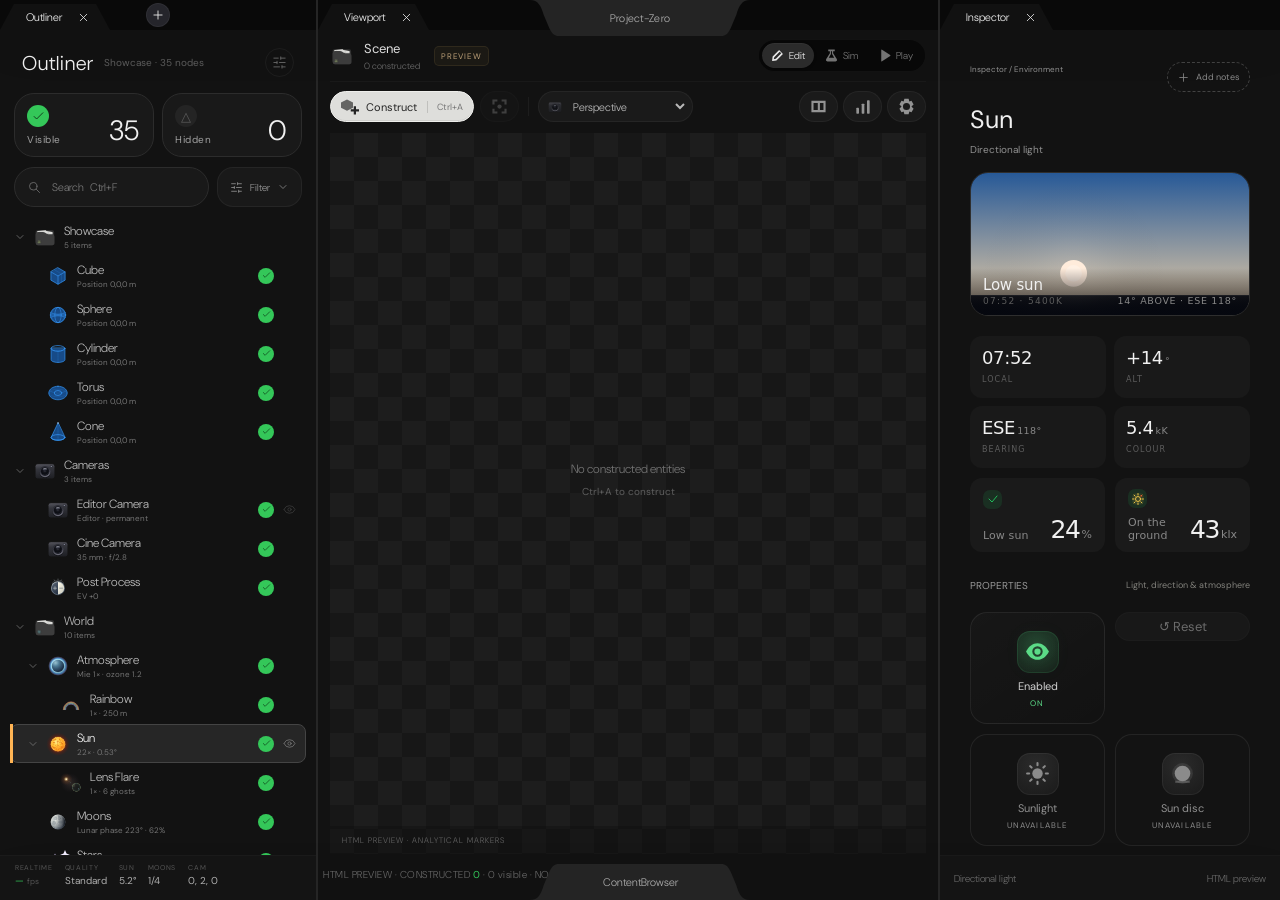
==== Experimental/ProjectZeroEditor/index.html @ 914a166b "Import Frontier and Project Zero editor previews Co-authored-by: arena-agent <297053741+arena-agent@" ====
<!doctype html>
<html lang="en"><head><meta charset="utf-8"><meta name="viewport" content="width=device-width,initial-scale=1"><meta name="description" content="Project Zero native editor UI translated to HTML. Native icons and fonts; browser-local controls, no engine connection."><title>Project-Zero — Editor</title><style>@font-face{font-family:'DM Sans';font-style:normal;font-weight:300;font-display:swap;src:url([data-uri]) format('truetype')}
@font-face{font-family:'DM Sans';font-style:normal;font-weight:400;font-display:swap;src:url([data-uri]) format('truetype')}
.environment-live .property-card,.environment-live .generic-card{background:#202020!important;border:1px solid #ffffff08;border-radius:25px;box-shadow:0 10px 26px #00000012}.environment-live .property-card>h3{font-size:14px;letter-spacing:0;font-weight:300;color:#d1d1ce}.environment-live .metric{font-weight:300;letter-spacing:-2px}.environment-live .metric-fraction{color:#696b69}.environment-live .metric small{color:#92938f}.live-plot{margin:20px 0 12px;min-width:0}.live-plot>svg{display:block;width:100%;height:auto;min-height:130px;touch-action:none;cursor:crosshair;overflow:visible}.live-plot svg text,.atmosphere-map text{font-family:inherit;font-size:11px;fill:#8e918b}.live-plot-value{display:flex;justify-content:space-between;gap:10px;align-items:baseline;flex-wrap:wrap}.live-plot-value>span:first-child{font-size:19px;font-variant-numeric:tabular-nums;font-weight:300}.live-plot-value small{font-size:10px;color:#8a8c86}.live-plot-value output{display:block;font-size:11px;margin-bottom:5px}.environment-live .graph-note,.atmosphere-lab-window .graph-note{font-size:10px;line-height:1.6;color:#888d87;margin:10px 0}.graph-status{display:flex;align-items:center;gap:7px;font-size:8px;letter-spacing:1px;color:#a7b9a4;margin:16px 0}.graph-metric{font-size:40px;font-weight:300;letter-spacing:-1.5px;color:#dadbd4;line-height:1.1}.graph-metric small{font-size:15px;margin-left:8px;color:#8f948a}.graph-probes{display:grid;grid-template-columns:1fr;gap:10px}.graph-probes label{min-width:0;font-size:10px;color:#9ea394}.graph-probes input{width:100%;min-width:0;display:block;margin-top:7px;background:#171918;border:1px solid #ffffff0d;border-radius:9px;padding:9px;color:#d6dbce}.property-graph{border-top:1px solid #ffffff0b;margin-top:20px;padding-top:12px}.graph-disclosure{display:flex;justify-content:space-between;width:100%;border:0!important;background:none!important;padding:4px 0!important;color:#a5aca0!important;font-size:10px!important}.parameter-plot{width:100%;height:auto;touch-action:none;display:block}.parameter-plot text{font-family:inherit;font-size:9px;fill:#91998b}.parameter-plot [role=slider]{cursor:ns-resize}.parameter-readout{font-size:12px;color:#c7cebf;margin:8px 0}.parameter-plot [role=slider]:focus-visible,.live-plot svg:focus-visible,.atmosphere-map [role=button]:focus-visible{outline:1px solid #dac6a1;outline-offset:3px}.atmosphere-atlas .graph-metric{font-size:26px;letter-spacing:-.7px;margin-top:20px}.atmosphere-atlas>h3{display:flex;justify-content:space-between;gap:8px;align-items:center}.atmosphere-atlas h3 small{font-size:8px;color:#89917f}.atmosphere-map{width:100%;height:auto;min-height:190px;touch-action:none;display:block;margin-top:18px}.atmosphere-map [role=button]{cursor:pointer}.atlas-presets{display:grid;grid-template-columns:1fr 1fr;gap:5px;margin-top:14px}.atlas-presets button{display:flex;gap:7px;align-items:center;text-align:left;font:inherit;font-size:10px;background:#272925;color:#bfc7b7;border:1px solid transparent;border-radius:9px;padding:10px 8px;min-width:0}.atlas-presets button[aria-pressed=true]{border-color:#a8b19466;background:#33392c}.atlas-presets i{width:7px;height:7px;border-radius:50%;flex:none}.atlas-hover{font-size:11px!important;min-height:20px}.atmosphere-space>header{display:flex;align-items:center;justify-content:space-between;margin-bottom:20px}.atmosphere-space h3{margin:0!important;font-size:15px;font-weight:300}.atmosphere-space canvas{display:block;width:100%;height:auto;aspect-ratio:14/9;image-rendering:auto;border-radius:16px;touch-action:none;cursor:grab;background:#030507;border:1px solid #ffffff0b}.space-controls{display:grid;gap:16px;margin:20px 0}.space-controls label{font-size:11px;color:#a6b09e}.space-controls output{float:right;color:#d2d6c9}.space-controls input{width:100%;display:block;margin-top:10px;accent-color:#bac4a8}.atmosphere-lab-backdrop{position:fixed;inset:0;z-index:2800;background:#000b;-webkit-backdrop-filter:blur(8px);backdrop-filter:blur(8px);padding:24px;display:flex;align-items:center;justify-content:center}.atmosphere-lab-window{background:#141613;border:1px solid #ffffff18;border-radius:24px;width:min(1450px,100%);max-height:100%;display:flex;flex-direction:column;overflow:hidden;color:#d7dbd0;font-family:DM Sans,sans-serif}.atmosphere-lab-window>header{display:flex;justify-content:space-between;align-items:center;padding:22px 28px;border-bottom:1px solid #ffffff0d}.atmosphere-lab-window header small{color:#909d83;font-size:9px;letter-spacing:1px}.atmosphere-lab-window h1{font-weight:300;font-size:28px;margin:5px 0 0}.atmosphere-lab-window button{cursor:pointer;background:#282d23;border:1px solid #ffffff12;color:#d4dec8;border-radius:9px;padding:9px 13px;font-family:inherit}.atmosphere-lab-body{overflow:auto;min-height:0;display:grid;grid-template-columns:1fr 1.2fr;gap:22px;padding:24px}.atmosphere-lab-body .property-card{background:#20221d;padding:24px;min-width:0;border:1px solid #ffffff08;border-radius:20px}.atmosphere-lab-body .atlas-presets{grid-template-columns:repeat(3,minmax(0,1fr))}.atmosphere-lab-body .atmosphere-map{min-height:260px}.atmosphere-lab-window p{font-size:12px;line-height:1.6;color:#959f8b}.atmosphere-lab-cards{margin-top:22px}@media(max-width:850px){.atmosphere-lab-body{grid-template-columns:1fr;padding:14px}.atmosphere-lab-backdrop{padding:10px}.atmosphere-lab-body .atlas-presets{grid-template-columns:1fr 1fr}}.graph-fraction{color:#737670}@media(max-height:850px)and (min-width:901px){.atmosphere-lab-window>header{padding:14px 24px}.atmosphere-lab-window .atmosphere-map{min-height:190px;max-height:210px;margin-top:10px}.atmosphere-lab-window .atmosphere-space canvas{max-height:250px;object-fit:contain}.atmosphere-lab-window .graph-metric{margin:12px 0;font-size:24px}.atmosphere-lab-window .space-controls{gap:10px;margin:12px 0}.atmosphere-lab-window .atlas-presets button{padding:8px}}.cloud-bounds-plot{width:100%;height:auto;touch-action:none}.cloud-bounds-plot [role=slider]{cursor:move}.cloud-bounds-plot text{font:14px DM Sans,sans-serif;fill:#b7c6ce}.cloud-bounds-data{font-size:10px;color:#aab5b8}.cloud-bounds-data>div{display:flex;justify-content:space-between;gap:12px;padding:8px 0;border-top:1px solid #ffffff0a}.cloud-bounds-data output{text-align:right}.fog-visibility-heading .graph-metric small{margin-left:7px}.fog-visibility-sample{display:flex;justify-content:space-between;gap:12px;margin:18px 0 2px;color:#929292;font-size:9px}.fog-visibility-sample strong{color:#d8cbb0;font-weight:500}.height-density-visual{display:grid;gap:12px;min-width:0}.height-density-status,.height-density-readings{display:flex;align-items:center;justify-content:space-between;gap:12px}.height-density-status{color:#8f9691;font-size:8px;letter-spacing:.9px;text-transform:uppercase}.height-density-status span{display:flex;align-items:center;gap:7px}.height-density-status i{width:6px;height:6px;border-radius:50%;background:#51d487;box-shadow:0 0 9px #51d48766}.height-density-visual[data-enabled=false] .height-density-status i{background:#d37171;box-shadow:0 0 9px #d3717166}.height-density-status strong{color:#c9ccc7;font-weight:500;letter-spacing:0;text-transform:none}.height-density-visual>svg{display:block;width:100%;height:220px;overflow:hidden;border:1px solid #ffffff0b;border-radius:12px;background:#191919}.height-density-visual svg text{fill:#969d99;font:8px sans-serif;letter-spacing:.25px}.height-density-readings{align-items:stretch}.height-density-readings span{display:grid;flex:1;gap:5px;min-width:0;padding:10px 11px;border-radius:10px;background:#181918}.height-density-readings small{color:#787e79;font-size:8px;text-transform:uppercase}.height-density-readings b{color:#d7dad5;font-size:13px;font-weight:400}.height-density-visual>p{margin:0;color:#777d78;font-size:9px;line-height:1.55}.height-density-metric{display:flex;align-items:baseline;gap:8px}.height-density-metric strong{color:#e2e4df;font-size:30px;font-weight:300;letter-spacing:-1.2px}.height-density-metric span{color:#777d78;font-size:10px}.height-density-visual>svg{cursor:crosshair;touch-action:none}.height-density-visual>svg:focus-visible{outline:1px solid #d8cbb0;outline-offset:3px}.fog-shared-beam{margin-top:18px;padding:13px 12px 8px;border-top:1px solid #ffffff12;border-radius:12px;background:#191919;overflow:hidden}.fog-shared-beam header{display:flex;align-items:center;justify-content:space-between;color:#777d78;font-size:8px;letter-spacing:1px;text-transform:uppercase}.fog-shared-beam header strong{color:#cfd3ce;font-size:8px;font-weight:500}.fog-shared-beam[data-enabled=false] header strong{color:#d79a8f}.fog-shared-beam>small{display:block;margin-top:3px;color:#666d68;font-size:8px}.fog-shared-beam svg{display:block;width:100%;height:102px;margin-top:4px}.fog-shared-beam svg text{fill:#939a95;font:8px sans-serif;letter-spacing:.2px}.fog-shape-card{min-height:0!important;height:auto!important}.fog-shape-choice,.fog-custom>label{display:flex;flex-direction:column;gap:10px;font-size:12px;color:#aab8b9}.fog-shape-choice select{width:100%;margin-bottom:18px}.fog-shape-preview{width:100%;height:auto;display:block;border:1px solid #ffffff12;border-radius:15px;margin:12px 0 20px}.fog-dimensions{display:grid;grid-template-columns:repeat(2,minmax(0,1fr));gap:12px;margin-bottom:24px}.fog-dimensions label{font-size:11px;color:#9eafb2;min-width:0}.fog-dimensions input{display:block;width:100%;min-width:0;margin-top:8px;padding:10px;border-radius:9px;border:1px solid #ffffff0c;background:#111516;color:#d0dfe1}.fog-shape-card p{font-size:11px;line-height:1.65;color:#84979b}.fog-custom textarea{width:100%;resize:vertical;min-height:120px;background:#111516;color:#bdcfd3;padding:12px;border:1px solid #ffffff15;border-radius:10px}.fog-custom button{margin:12px 0}.fog-custom [role=alert]{color:#dd968c}.fog-derived-bounds{margin-top:24px;padding-top:20px;border-top:1px solid #ffffff10}.fog-derived-bounds h4{font-size:11px;font-weight:400;color:#a0b4b8}.fog-derived-bounds table{width:100%;table-layout:fixed;font-size:10px;border-collapse:collapse}.fog-derived-bounds th,.fog-derived-bounds td{padding:9px 3px;text-align:right;overflow-wrap:anywhere;font-weight:400}.fog-derived-bounds th:first-child{text-align:left;color:#84969b}.fog-derived-bounds td{font-variant-numeric:tabular-nums;color:#c4d9df}.editor-camera-note{border:1px solid #a6bfc72b;background:#819ca70c;border-radius:14px;padding:14px;margin-bottom:18px;font-size:12px;color:#a4bdc7;line-height:1.65}.wind-inspector{min-height:0!important}.wind-section-head{display:flex;align-items:center;justify-content:space-between;gap:12px;margin:12px 0}.wind-section-head h2,.wind-section-head h3{margin:0!important;font-size:16px!important;font-weight:400}.wind-section-head>span,.wind-section-head>small{font-size:10px;color:#89958f}.wind-section-head>button{flex-shrink:0}.wind-visual{min-width:0}.wind-visual canvas{display:block;width:100%;height:280px;border:1px solid #ffffff12;border-radius:14px}.wind-legend{display:flex;align-items:center;gap:10px;color:#92a99f;font-size:10px;margin:12px 0 6px}.wind-legend i{height:4px;flex:1;background:linear-gradient(90deg,#306e7c,#58a56e,#d3b565);border-radius:8px}.wind-visual>small{font-size:10px;color:#83948e;display:block}.wind-component-summary{margin:18px 0;display:grid;gap:6px}.wind-component-summary>button{display:flex;justify-content:flex-start;gap:10px;padding:12px;width:100%;text-align:left}.wind-component-summary span{flex:1}.wind-component-summary small{font-size:10px;color:#8d9d95}.wind-wide-button{width:100%;padding:12px!important}.wind-binding select{display:block;width:100%;margin:10px 0 18px}.wind-binding canvas{height:180px}.entity-capabilities .tiles{display:grid;grid-template-columns:repeat(3,minmax(0,1fr));gap:8px}.entity-capabilities .quick-tile{min-width:0;padding:14px 4px;height:126px}.entity-capabilities .quick-label{font-size:12px}.entity-capabilities .quick-status{font-size:8px}.entity-capabilities p{font-size:11px;line-height:1.6;color:#81877f}.wind-editor-backdrop{position:fixed;inset:0;z-index:2500;background:#000b;display:flex;padding:24px;align-items:center;justify-content:center;-webkit-backdrop-filter:blur(8px);backdrop-filter:blur(8px)}.wind-editor{width:min(1600px,100%);height:min(950px,100%);background:#111313;border:1px solid #ffffff20;border-radius:20px;display:flex;flex-direction:column;box-shadow:0 30px 120px #000a;overflow:hidden;color:#d3d9d4}.wind-editor button,.wind-editor input,.wind-editor select{font:inherit;font-size:12px}.wind-editor button{min-height:32px;padding:7px 12px;border:1px solid #ffffff10;border-radius:9px;background:#232725;color:#d7ded7}.wind-editor button:hover{background:#333b36}.wind-editor button:focus-visible,.wind-placement [role=button]:focus-visible{outline:2px solid #d3bf96;outline-offset:2px}.wind-editor input,.wind-editor select{min-width:0;color:#d7ded7;background:#0c100e;border:1px solid #ffffff18;border-radius:8px;padding:9px;width:100%}.wind-editor input:disabled{opacity:.3}.wind-editor label{display:flex;flex-direction:column;gap:8px;font-size:11px;color:#95a397}.wind-editor-header{display:flex;align-items:center;gap:12px;padding:22px 26px;border-bottom:1px solid #ffffff12;flex:none}.wind-editor-header h1{font-size:26px;font-weight:300;margin:5px 0 0}.wind-editor-header>div{margin-right:auto}.wind-editor-header>select{width:200px}.wind-editor-header .wind-close{font-size:22px;width:36px;padding:0}.wind-editor-body{display:grid;grid-template-columns:235px minmax(0,1fr);min-height:0;flex:1}.wind-component-list{padding:20px;border-right:1px solid #ffffff10;overflow:auto}.wind-name{margin-bottom:24px}.wind-add-buttons{display:grid;grid-template-columns:1fr 1fr;gap:6px;margin:14px 0 20px}.wind-add-buttons button{font-size:11px;padding:8px 4px}.wind-parts>div{display:flex;border:1px solid transparent;border-radius:10px;margin-bottom:7px;background:#1a1f1c;overflow:hidden}.wind-parts>div.selected{border-color:#bfa98266;background:#292a23}.wind-parts button{border:0;border-radius:0;background:transparent;display:flex;flex-direction:column;align-items:flex-start;gap:6px;text-align:left;flex:1;min-width:0}.wind-parts button>span{overflow-wrap:anywhere}.wind-parts small{color:#97a28f;font-size:9px}.wind-parts .wind-enable{flex:none;width:30px;padding:10px;align-items:center;justify-content:center}.wind-dimensions{margin-top:24px}.wind-dimensions h3{font-size:12px;font-weight:400}.wind-dimensions label{margin-top:12px}.wind-editor-main{overflow:auto;padding:22px;min-width:0}.wind-view-pair{display:grid;grid-template-columns:minmax(0,1fr) minmax(0,1fr);gap:22px}.wind-view-pair>section{min-width:0}.wind-view-pair .wind-section-head{height:32px;margin:0 0 14px}.wind-view-pair .wind-section-head>span{font-size:8px}.wind-placement{width:100%;height:330px;border:1px solid #ffffff14;border-radius:14px;touch-action:none;display:block;overflow:hidden}.wind-placement [role=button]{cursor:grab}.wind-view-pair canvas{height:330px}.wind-editor p{font-size:11px;color:#83958a;line-height:1.6}.wind-view-switches{display:flex;flex-wrap:wrap;gap:14px;margin-top:12px}.wind-view-switches label{display:flex;flex-direction:row;align-items:center;gap:6px}.wind-view-switches input{width:auto;accent-color:#a9c0ab}.wind-component-properties{padding:20px;margin-top:24px;background:#191e1a;border:1px solid #ffffff0c;border-radius:14px}.wind-component-properties .wind-section-head{margin:0 0 18px}.wind-property-grid{display:grid;grid-template-columns:repeat(4,minmax(0,1fr));gap:14px}.wind-editor>footer{display:flex;justify-content:space-between;gap:15px;flex:none;border-top:1px solid #ffffff12;padding:14px 24px;font-size:10px;color:#89988b}.wind-editor>footer span:first-child{display:flex;align-items:center;gap:8px}.wind-editor .eyebrow{font-size:9px;color:#85998a;letter-spacing:1.4px}@media(max-width:1150px){.wind-editor-backdrop{padding:10px}.wind-editor-body{grid-template-columns:200px minmax(0,1fr)}.wind-editor-main{padding:16px}.wind-view-pair{gap:14px}.wind-view-pair .wind-section-head>span{display:none}.wind-property-grid{grid-template-columns:repeat(3,minmax(0,1fr))}.wind-placement,.wind-view-pair canvas{height:265px}}@media(max-width:760px){.wind-editor-header{padding:12px;flex-wrap:wrap}.wind-editor-header h1{font-size:20px}.wind-editor-header>select{width:130px}.wind-editor-body{grid-template-columns:160px minmax(0,1fr)}.wind-component-list{padding:10px}.wind-view-pair{grid-template-columns:1fr}.wind-property-grid{grid-template-columns:repeat(2,minmax(0,1fr))}.wind-editor>footer{font-size:9px;padding:10px}.wind-editor>footer span:last-child{display:none}}.entity-capabilities .quick-tile .quick-icon-seat{border-radius:50%}.wind-binding>.wind-wide-button{margin-bottom:14px}.transform-card header,.material-section-title{display:flex;align-items:center;justify-content:space-between;gap:12px}.transform-card h3{font-size:14px;font-weight:300;margin:0;color:#ddd}.transform-card header>span{color:#777;font-size:8px;letter-spacing:1px}.transform-table{width:100%;table-layout:fixed;border-collapse:collapse;margin:18px 0 14px}.transform-table th,.transform-table td{padding:5px 2px;font-weight:300;text-align:left}.transform-table th:first-child{width:28%}.transform-table thead th{font-size:10px;color:#777;padding-bottom:10px;text-align:center}.transform-table thead th:first-child{font-size:8px;text-align:left}.transform-table tbody th{font-size:10px;color:#ccc}.transform-table th small{display:block;font-size:8px;color:#707070;margin-top:3px}.transform-table thead .axis-X{color:#cf9a93}.transform-table thead .axis-Y{color:#9ec3a6}.transform-table thead .axis-Z{color:#91aace}.transform-table input{width:100%;min-width:0;height:29px;border-radius:7px;background:#151515;border:1px solid #ffffff09;font-size:11px;padding:4px;text-align:center;font-variant-numeric:tabular-nums;cursor:ew-resize}.transform-table input:focus{cursor:text;outline:1px solid #b9a68b}.transform-table input::-webkit-inner-spin-button{appearance:none}.transform-resets{display:flex;gap:4px}.transform-resets button{flex:1;padding:4px;font-size:9px;min-width:0}.transform-card>p{font-size:9px;line-height:1.7;color:#757575;margin-bottom:0}.material-panel{--material-accent: #c9b49a;color:#c9c9c9;container-type:inline-size}.material-panel button,.material-panel input,.material-panel select,.material-panel textarea{font-family:inherit}.material-panel button:focus-visible,.material-panel input:focus-visible,.material-panel select:focus-visible,.shader-window button:focus-visible{outline:1px solid var(--material-accent, #c9b49a);outline-offset:3px}.material-heading{display:flex;align-items:flex-start;gap:12px;justify-content:space-between}.material-eyebrow{font-size:8px;letter-spacing:1.15px;color:#7f7f7f}.material-heading h2{font-size:27px;letter-spacing:-.7px;font-weight:300;margin:9px 0;color:#eee}.material-heading p{font-size:10px;line-height:1.6;color:#747474;overflow-wrap:anywhere;margin:0}.material-heading p b{font-weight:300;color:#c8b59d}.material-expand{width:32px;height:32px;padding:0;border:1px solid #ffffff12;font-size:21px;border-radius:50%;flex:none}.material-properties{display:flex;gap:12px;margin:20px 0 0}.material-properties label{display:flex;flex-direction:column;gap:7px;font-size:9px;color:#777;min-width:0;flex:1}.material-properties label:first-child{flex:1.5}.material-properties input,.material-properties select{width:100%;min-width:0;background:#181818;height:34px;border-radius:18px;padding:0 12px;border:1px solid #ffffff0d;color:#ccc;font-size:11px}.material-type-note{font-size:9px;color:#757575;line-height:1.6;margin:9px 0 18px}.material-stats{display:grid;grid-template-columns:1fr 1fr;gap:8px;margin:0 0 22px}.material-stats>div{display:flex;justify-content:space-between;align-items:center;padding:15px 18px;border:1px solid #ffffff06;border-radius:19px;background:linear-gradient(125deg,#242424,#1d1d1d)}.material-stats span{color:#acacac;font-size:11px;display:flex;gap:9px;align-items:center}.material-stats strong{color:#eee;font-size:29px;font-weight:300;padding-left:10px}.material-dot{width:8px;height:8px;background:#77c96c;border-radius:50%;display:inline-block;box-shadow:0 0 13px #70d36625;flex:none}.material-dot.linked{background:#c9a074;box-shadow:none}.material-workbench{display:grid;grid-template-columns:minmax(205px,.85fr) minmax(280px,1.2fr) minmax(230px,1fr);gap:12px;align-items:start}.channel-library,.channel-editor,.shaderball-panel{background:linear-gradient(130deg,#252525,#1d1d1d);border:1px solid #ffffff09;border-radius:23px;padding:20px;min-width:0}.material-section-title{align-items:flex-start}.material-section-title h3,.fill-editor h3,.gradient-editor h3,.code-editor h3{margin:0 0 14px;color:#d5d5d5;font-size:13px;font-weight:300}.material-section-title>small{font-size:8px;letter-spacing:1px;color:#727272;padding-top:3px}.channel-search{width:100%;height:31px;border-radius:20px;font-size:10px;padding:0 12px;border:1px solid #ffffff0e;background:#181818;margin:0 0 12px}.channel-list{display:flex;flex-direction:column;gap:4px}.channel-list>button{display:flex;align-items:center;width:100%;min-height:52px;gap:9px;border-radius:12px;padding:8px;background:transparent;border:1px solid transparent;text-align:left;color:#bbb}.channel-list>button:hover{background:#ffffff06}.channel-list>button.active{background:#ffffff09;border-color:#c7b29744}.channel-swatch{display:grid;place-items:center;width:25px;height:25px;border-radius:7px;background:#ffffff08;border:1px solid #ffffff12;color:#999;font-size:16px;flex:none}.channel-name{font-size:10px;line-height:1.4;flex:1;min-width:0}.channel-name small,.channel-value small{display:block;color:#747474;font-size:8px;margin-top:4px}.channel-value{font-size:9px;text-align:right;color:#bfb7ab;max-width:75px;overflow-wrap:anywhere}.channel-value .unresolved{color:#c89e72}.channel-editor h2{font-size:25px;font-weight:300;letter-spacing:-.6px;margin:10px 0 22px;color:#eee}.source-indicator{color:#a1ab98;border:1px solid #ffffff0d;border-radius:20px;padding:5px 8px;font-size:8px;white-space:nowrap}.source-indicator.code{color:#d2a67a}.source-tabs{display:flex;padding:4px;border:1px solid #ffffff08;background:#171717;border-radius:20px;gap:2px}.source-tabs button{flex:1;padding:7px 3px;min-width:0;border:0;border-radius:15px;background:transparent;font-size:10px;white-space:nowrap;color:#888}.source-tabs button[aria-pressed=true]{background:#353535;color:#eee;box-shadow:0 1px 5px #0003}.source-explanation,.channel-editor p,.shaderball-panel p{font-size:9px;line-height:1.7;color:gray;margin:12px 0 20px}.fill-editor{margin-top:25px}.large-colour{height:115px;border-radius:16px;box-shadow:inset 0 0 0 1px #ffffff15;margin-bottom:16px}.colour-input{display:flex;align-items:center;gap:8px;padding:8px;border:1px solid #ffffff0e;border-radius:14px;background:#171717}.colour-input input[type=color]{width:31px;height:29px;min-width:31px;border:0;padding:0;background:none}.colour-input input:not([type=color]){width:100%;min-width:0;border:0;background:none;padding:4px;font-size:12px;text-transform:uppercase}.colour-input>span{font-size:8px;color:#666;padding-right:5px}.material-number{display:flex;align-items:center;gap:6px;background:#181818;border-radius:17px;padding:7px}.material-number input[type=number]{width:65px;height:28px;border:0;border-radius:15px;background:#090909;text-align:center;font-size:12px;padding:3px}.material-number>span{color:#686868;font-size:8px}.material-number input[type=range]{width:100%;min-width:0;flex:1;accent-color:#d8d6d1}.gradient-editor{margin-top:25px}.gradient-editor .material-section-title{align-items:center}.gradient-editor select{font-size:9px;height:28px;max-width:110px;padding:4px;background:#171717;border-radius:15px}.gradient-track{position:relative;height:60px;border-radius:13px;margin:20px 7px 0;box-shadow:inset 0 0 0 1px #ffffff19;touch-action:none}.gradient-track button{position:absolute;bottom:-9px;width:19px;min-height:24px;height:24px;border:1px solid #777;background:#1c1c1c;color:#bbb;padding:0;border-radius:5px;transform:translate(-50%);touch-action:none;cursor:ew-resize}.gradient-track button.selected{border-color:#e5d9c8;color:#eee;background:#45403a}.gradient-scale{display:flex;justify-content:space-between;font-size:8px;color:#777;margin:17px 0 23px}.stop-editor{display:flex;flex-direction:column;gap:12px}.stop-editor>label{display:flex;align-items:center;gap:8px;color:#999;font-size:10px}.stop-editor>label input{margin-left:auto;width:65px;height:28px;text-align:center;font-size:11px}.gradient-actions{display:flex;gap:6px;margin:18px 0 0;align-items:center}.gradient-actions button{padding:6px 8px;font-size:9px}.gradient-actions>span{margin-left:auto;color:#777;font-size:8px}.texture-drop{border:1px dashed #ffffff20;border-radius:17px;padding:16px;background:repeating-conic-gradient(#212121 0% 25%,#252525 0% 50%) 0 0/20px 20px;text-align:center}.texture-drop img{max-width:100%;height:125px;object-fit:contain;margin-bottom:14px}.texture-empty{display:flex;flex-direction:column;padding:15px;gap:10px;color:#777;font-size:30px}.texture-empty small{font-size:10px}.texture-upload{position:relative;display:block;overflow:hidden;font-size:10px;padding:10px;border-radius:16px;background:#343434;color:#ddd;cursor:pointer}.texture-upload input{position:absolute;inset:0;width:100%;height:100%;opacity:0;cursor:pointer}.texture-upload:focus-within{outline:1px solid #c9b49a}.texture-file{display:flex;align-items:center;justify-content:space-between;gap:5px;margin:12px 0;font-size:10px;overflow-wrap:anywhere}.texture-file small{display:block;font-size:8px;margin-top:7px;color:#777}.texture-options{display:flex;gap:12px;margin:15px 0}.texture-options label{display:flex;flex:1;flex-direction:column;gap:8px;color:#999;font-size:10px;min-width:0}.texture-options select,.texture-options input{width:100%;height:30px;padding:4px 8px;font-size:11px}.code-warning{padding:14px;background:#af875810;border:1px solid #af87582b;border-radius:14px}.code-warning b{font-weight:300;color:#d4ba97;font-size:12px}.code-warning p{margin:8px 0 0}.code-editor>label{display:flex;flex-direction:column;gap:8px;margin:18px 0;font-size:10px;color:#999}.code-editor>label input,.code-editor>label select{width:100%;height:32px;padding:5px 10px;background:#141414;font-size:11px}.code-editor textarea{width:100%;min-height:150px;resize:vertical;font:11px/1.65 monospace;color:#bfae92;background:#141414;border:1px solid #ffffff0b;border-radius:12px;padding:12px}.channel-editor .channel-note{border-top:1px solid #ffffff0a;padding-top:14px;margin-bottom:0;color:#aa967b}.material-message{color:#c3b49c!important}.shaderball-panel{padding:18px;overflow:hidden}.shaderball-panel>header{display:flex;justify-content:space-between;gap:8px;color:#828282;font-size:8px;letter-spacing:1px}.preview-live{color:#9ab08f;font-size:8px;letter-spacing:0}.shaderball-stage{position:relative;background:radial-gradient(ellipse at 50% 35%,#353535,transparent 70%);aspect-ratio:1;margin-top:10px}.shaderball-stage canvas{position:relative;display:block;width:100%;height:100%}.shaderball-shadow{position:absolute;left:20%;right:20%;height:7%;top:88%;background:#0008;filter:blur(9px);border-radius:50%}.preview-controls{display:flex;align-items:center;gap:8px;margin:10px 0}.preview-controls label{display:flex;align-items:center;font-size:9px;color:#888;gap:8px;min-width:0;flex:1}.preview-controls input{width:100%;min-width:0;accent-color:#b9afa0}.preview-controls select{max-width:85px;height:29px;font-size:9px;padding:4px 7px;border-radius:14px;background:#171717}.shaderball-panel p{margin:14px 0 0;font-size:8px}.preview-limits{font-size:9px;color:#888;margin-top:17px}.preview-limits summary{cursor:pointer}.material-compact{padding:21px;background:linear-gradient(130deg,#252525,#1c1c1c);border:1px solid #ffffff09;border-radius:24px;margin-bottom:16px}.material-compact .material-heading h2{font-size:22px}.material-compact .material-properties{flex-direction:column}.material-compact .material-stats{gap:5px;margin-bottom:12px}.material-compact .material-stats>div{padding:10px;flex-direction:column;align-items:flex-start;gap:8px}.material-compact .material-stats span{font-size:8px;gap:5px}.material-compact .material-stats strong{padding:0;font-size:27px}.material-compact .material-workbench{display:flex;flex-direction:column;gap:12px}.material-compact .material-workbench>*{width:100%;padding:14px;border-radius:17px}.material-compact .shaderball-panel{order:-1;background:#191919}.material-compact .shaderball-stage{max-width:210px;margin:0 auto}.material-compact .channel-list{max-height:340px;overflow:auto;scrollbar-width:thin}.material-compact .channel-list>button{padding:6px;gap:6px}.material-compact .channel-swatch{width:20px;height:20px}.material-compact .channel-value{font-size:8px}.material-compact .channel-name{font-size:9px}.material-compact .channel-name small{font-size:7px}.material-compact .channel-editor h2{font-size:22px}.material-compact .source-indicator{display:none}.material-compact .source-tabs button{font-size:8px}.material-compact .gradient-actions{flex-wrap:wrap}.shader-window{position:fixed;z-index:35;width:1120px;max-width:calc(100vw - 24px);height:730px;max-height:calc(100vh - 58px);min-width:360px;min-height:330px;display:flex;flex-direction:column;overflow:hidden;resize:both;background:#141414;border:1px solid #49453f;border-radius:15px;box-shadow:0 25px 110px #000c,0 0 0 1px #000;outline:none}.shader-window-title{display:flex;align-items:center;justify-content:space-between;gap:12px;height:44px;flex:none;padding:0 12px 0 18px;background:#0c0c0c;border-bottom:1px solid #ffffff0c;cursor:grab;touch-action:none}.shader-document{font-size:12px;color:#d2c5b1;white-space:nowrap}.shader-document>span{color:#777;font-size:9px;padding-left:20px}.shader-docking{display:flex;align-items:center;gap:5px}.shader-docking>span{color:#666;font-size:9px;margin-right:5px}.shader-docking button{padding:5px 8px;font-size:9px;min-height:25px;border:1px solid #ffffff09;background:#1c1c1c}.shader-docking button:last-child{background:none;border:0;font-size:18px;margin-left:6px}.shader-window-content{overflow:auto;flex:1;min-height:0;scrollbar-width:thin}.shader-window-footer{flex:none;display:flex;justify-content:space-between;gap:10px;padding:10px 16px;font-size:8px;color:#6c6c6c;border-top:1px solid #ffffff08}.shader-document-body{padding:22px;min-height:0;flex:1;overflow:auto;container-type:inline-size}.shader-target{display:flex;align-items:center;justify-content:space-between;gap:10px;margin-bottom:21px}.shader-target label{display:flex;align-items:center;gap:10px;font-size:9px;color:#777;min-width:0}.shader-target select{font-size:10px;padding:5px 10px;height:29px;max-width:240px;border-radius:15px;background:#222}.shader-target button{font-size:10px;padding:5px 9px}@container (max-width:850px){.material-expanded .material-workbench{grid-template-columns:minmax(200px,.8fr) minmax(255px,1fr)}.material-expanded .shaderball-panel{grid-column:2}.material-expanded .channel-library{grid-row:span 2}}@container (max-width:540px){.material-expanded .material-workbench{display:flex;flex-direction:column}.material-expanded .material-workbench>*{width:100%}.material-expanded .shaderball-panel{order:-1}.material-expanded .shaderball-stage{max-width:250px;margin:auto}.material-expanded .channel-list{max-height:310px;overflow:auto}.material-stats>div{padding:12px}.material-stats span{font-size:9px}.material-stats strong{font-size:24px}.material-properties{flex-direction:column}.shader-target select{max-width:160px}}@media(max-width:750px){.shader-document>span,.shader-docking>span{display:none}.shader-window{min-width:300px}.shader-window-footer>span:last-child{display:none}}.shader-window{height:820px}.shader-window-content{display:flex;overflow:hidden}.shader-document-body{display:flex;flex-direction:column;overflow:hidden}.shader-target{flex:none;margin-bottom:16px}.shader-document-body>.material-expanded{display:grid;grid-template-columns:minmax(190px,.75fr) minmax(260px,1fr);grid-template-rows:auto auto auto minmax(0,1fr);gap:0 30px;min-height:0;flex:1}.material-expanded>.material-heading{grid-column:1}.material-expanded>.material-properties{grid-column:2;margin:0;align-self:center}.material-expanded>.material-type-note{grid-column:1 / -1;margin:10px 0 12px}.material-expanded>.material-stats{grid-column:1 / -1;margin-bottom:16px}.material-expanded>.material-stats>div{padding:10px 17px}.material-expanded>.material-stats strong{font-size:27px}.material-expanded>.material-workbench{grid-column:1 / -1;min-height:0;overflow:hidden}.material-expanded .channel-library,.material-expanded .channel-editor,.material-expanded .shaderball-panel{max-height:100%;overflow:auto;scrollbar-width:thin}.material-expanded .channel-library{display:flex;flex-direction:column}.material-expanded .channel-list{overflow:auto;min-height:0;scrollbar-width:thin}.material-expanded .channel-list>button{flex:none}.material-expanded .channel-search{flex:none}@container (max-width:850px){.material-expanded>.material-workbench{overflow:auto}.material-expanded .channel-library,.material-expanded .channel-editor,.material-expanded .shaderball-panel{max-height:520px}.material-expanded .channel-library{grid-row:auto}.material-expanded .shaderball-panel{grid-column:1 / -1}.material-expanded .shaderball-stage{width:280px;max-width:100%;margin:auto}}@container (max-width:540px){.shader-document-body>.material-expanded{display:flex;flex-direction:column;overflow:auto}.material-expanded>.material-heading,.material-expanded>.material-properties,.material-expanded>.material-stats{flex:none}.material-expanded>.material-properties{align-self:stretch;margin-top:12px}.material-expanded>.material-workbench{overflow:visible;flex:none}.material-expanded .channel-library,.material-expanded .channel-editor,.material-expanded .shaderball-panel{max-height:none;overflow:visible}.material-expanded .channel-list{max-height:310px}.shader-target{flex-wrap:wrap}}.material-expanded .channel-name{font-size:11px}.material-expanded .channel-editor h2{margin-bottom:15px}.material-expanded .source-explanation{margin-bottom:12px}.material-expanded .gradient-editor{margin-top:18px}.material-expanded .gradient-track{height:46px}@container (min-width:541px) and (max-width:850px){.material-expanded>.material-workbench{grid-template-rows:520px auto;align-content:start}.material-expanded .channel-library,.material-expanded .channel-editor{height:100%;min-height:0}.material-expanded .shaderball-panel{height:auto;max-height:none}}.viewport-modes,.viewport-modes button,.viewport-action-row button,.viewport-action-row .viewport-construct,.viewport-action-row .viewport-icon-button,.viewport-projection{border-radius:999px!important}.viewport-toolbar .viewport-action-row .viewport-icon-button{width:39px}.viewport-action-row .viewport-construct{padding-inline:14px}.viewport-projection{padding-left:12px;padding-right:4px}.folder-inspector{padding:22px 22px 40px;min-width:0;color:#d3d5cf}.collection-heading h1{font-size:27px;font-weight:300;letter-spacing:-.8px;margin:0;overflow:hidden;text-overflow:ellipsis;white-space:nowrap}.collection-heading>div{display:flex;align-items:center;gap:12px;margin:16px 0 8px;min-width:0}.workspace-eyebrow{font-size:8px;letter-spacing:1.1px;color:#8c9587}.folder-inspector p{font-size:11px;color:#888c84;line-height:1.65}.workspace-card{background:#202020;border:1px solid #ffffff08;border-radius:25px;padding:23px;min-width:0}.workspace-card h2{display:flex;align-items:center;gap:9px;font-size:13px;font-weight:400;margin:0 0 20px;line-height:1.4}.workspace-card h2>i{height:15px;width:3px;border-radius:3px;background:#589979;flex:none}.workspace-card h2>i.warm{background:#b9a969}.workspace-card h2 small{font-size:9px;color:#8c9088;margin-left:auto}.workspace-number{font-size:52px;letter-spacing:-2.5px;line-height:1.1;font-weight:300;display:flex;align-items:baseline;font-variant-numeric:tabular-nums;flex-wrap:wrap}.workspace-number small{font-size:15px;font-weight:300;letter-spacing:0;color:#82857f;margin-left:7px}.workspace-fraction{color:#72756e}.collection-trail{display:flex;align-items:center;flex-wrap:wrap;gap:5px;margin:18px 0}.collection-trail button{font-size:10px!important;max-width:100%;overflow:hidden;text-overflow:ellipsis;border-radius:999px!important;padding:5px 9px!important;background:#262626!important}.collection-trail button[aria-current]{color:#d7dfcf!important;border-color:#9ca88b44!important}.collection-facts{display:grid;grid-template-columns:1fr 1fr 1fr;border-top:1px solid #ffffff09;padding-top:18px;margin-top:20px;gap:8px}.collection-facts b{font-size:21px;font-weight:300;display:block}.collection-facts span{font-size:9px;color:#8d9188;display:block;margin-top:5px}.collection-status{display:grid;grid-template-columns:1fr 1fr;gap:10px;margin:12px 0}.collection-status button.workspace-card{display:flex;align-items:center;flex-wrap:wrap;gap:8px;padding:18px!important;text-align:left;justify-content:flex-start;border-radius:23px!important;background:#202020!important;font-size:11px}.collection-status strong{display:block;flex-basis:100%;font-size:32px;font-weight:300;margin-top:8px}.status-dot{display:inline-block;width:7px;height:7px;border-radius:50%;background:#5bb979;flex:none}.status-dot.muted{background:#a0876f}.collection-status .selected{border-color:#a5b99a66!important}.collection-composition,.collection-browser,.collection-notes{margin-top:12px}.collection-stack{display:flex;gap:3px;height:12px;overflow:hidden;border-radius:999px;margin-bottom:16px}.collection-stack button{min-width:4px!important;padding:0!important;border:0!important;border-radius:0!important;min-height:0!important}.collection-type-list{display:grid;grid-template-columns:1fr 1fr;gap:4px 8px}.collection-type-list button{display:flex;justify-content:space-between;gap:8px;padding:7px 2px!important;border:0!important;border-radius:4px!important;background:transparent!important;font-size:10px;color:#aeb4a6!important;text-align:left}.collection-type-list button[aria-pressed=true]{background:#bacba515!important;color:#e0e6d7!important}.collection-type-list button b{font-weight:400;color:#d4d7cd}.collection-search span,.collection-filters label{display:block;color:#888e80;font-size:9px}.collection-search input,.collection-filters select,.collection-pagination select{width:100%;min-width:0!important;max-width:100%;background:#181a17!important;border:1px solid #ffffff0c!important;border-radius:12px!important;color:#bdc5b4;padding:9px 10px!important;font:11px DM Sans,sans-serif;outline:none}.collection-search input{margin:6px 0 12px}.collection-filters{display:grid;grid-template-columns:1fr 1fr;gap:10px}.collection-filters select{margin-top:5px;padding:7px 4px!important;font-size:10px}.collection-results{margin-top:17px}.collection-entry{display:flex;gap:6px;border-top:1px solid #ffffff0a;padding:11px 0;align-items:center;min-width:0}.collection-entry-name{display:flex;gap:9px;align-items:center;min-width:0;flex:1;padding:0!important;background:transparent!important;border:0!important;text-align:left}.collection-entry-name>span{display:block;min-width:0}.collection-entry-name img{flex:none}.collection-entry-name b,.collection-entry-name small{display:block;overflow:hidden;text-overflow:ellipsis;white-space:nowrap}.collection-entry-name b{font-size:12px;font-weight:400;color:#d1d5cb}.collection-entry-name small{font-size:9px;color:#8d9585;margin-top:4px}.collection-eye{border-radius:999px!important;min-width:28px;height:28px;padding:0!important;background:#2c3028!important;border:0!important}.collection-eye:disabled{opacity:.45}.collection-empty{font-size:12px;color:#a8b09e;padding:24px 0}.collection-empty button{display:block;margin-top:12px;border-radius:999px!important}.collection-pagination{font-size:10px;border-top:1px solid #ffffff12;padding-top:14px;display:flex;flex-direction:column;gap:12px;color:#8e9785}.collection-pagination>div{display:flex;align-items:center;gap:10px}.collection-pagination button{border-radius:999px!important;background:#2d3029!important;min-width:27px;padding:5px!important}.collection-pagination select{width:51px;padding:5px!important;margin-left:auto}.collection-notes textarea{width:100%;resize:vertical;min-height:95px;background:#191a18;border:1px solid #ffffff0d;border-radius:12px;color:#b7bead;padding:12px;font:11px DM Sans,sans-serif}.collection-notes p{overflow-wrap:anywhere}.scene-image .debug-card{position:absolute;right:auto;max-width:none;max-height:none;box-sizing:border-box;z-index:6;padding:0;background:#202020f7;color:#d6d8d1;border:1px solid #ffffff13;border-radius:24px;box-shadow:0 18px 46px #0008;overflow:hidden;display:flex;flex-direction:column;font-family:DM Sans,sans-serif}.debug-card button,.debug-card select{border-radius:999px!important;background:#2b2d28;color:#c0c5b8;border:1px solid #ffffff09;font:10px DM Sans,sans-serif;min-width:0}.debug-card button:hover{background:#363a31}.debug-card-header{display:flex;align-items:center;gap:4px;padding:13px 14px 8px;flex:none}.debug-card-header>button{width:29px;height:29px;padding:0}.debug-card-header .debug-drag{display:flex;align-items:center;gap:9px;flex:1;justify-content:flex-start;background:transparent;border:0;cursor:move;padding:0 5px;touch-action:none;font-size:12px}.debug-drag small{font-size:7px;letter-spacing:.8px;color:#818e77;margin-left:auto}.debug-card-body{padding:8px 21px 13px;overflow:auto;min-height:0;flex:1;scrollbar-width:thin;scrollbar-color:#4c5147 transparent}.debug-card-selectors{display:flex;gap:7px;margin-bottom:17px}.debug-card-selectors select{padding:7px 8px;flex:1;width:50%;font-size:9px}.debug-card h2{margin:0 0 12px;font-size:13px}.debug-number{font-size:48px}.debug-source{font-size:9px;color:#8b9283;line-height:1.6;margin:8px 0 12px}.debug-history svg{display:block;width:100%;height:var(--debug-plot-height, 145px);touch-action:none;cursor:crosshair;overflow:visible}.debug-history text{font:15px DM Sans,sans-serif;fill:#8a9182}.debug-graph-caption{display:flex;justify-content:space-between;gap:8px;font-size:8px;color:#89947e;margin:6px 0 15px}.debug-stats{margin:10px 0 16px}.debug-stats>div{display:flex;justify-content:space-between;gap:12px;font-size:10px;border-top:1px solid #ffffff09;padding:8px 0}.debug-stats dt{color:#909986}.debug-stats dd{color:#c1cab4;margin:0;font-variant-numeric:tabular-nums;text-align:right}.debug-controls{display:flex;gap:8px;align-items:center;flex-wrap:wrap}.debug-controls button,.debug-controls select{padding:7px 10px}.debug-native{font-size:9px;color:#7f8974;margin-top:14px}.debug-native summary{cursor:pointer}.debug-native p{font-size:9px;line-height:1.6}.debug-card-footer{padding:0 10px 6px 22px;display:flex;justify-content:space-between;align-items:center;font-size:8px;color:#78856c;flex:none}.debug-card-footer .debug-resize{width:30px;height:27px;cursor:nwse-resize;font-size:20px;background:none;border:0;touch-action:none}.debug-unavailable{padding:16px 0;color:#a0aa96;font-size:11px;border-block:1px solid #ffffff0b;margin:12px 0}.debug-unavailable>span{font-size:28px;display:block;color:#66705c;margin-bottom:5px}.debug-unavailable small{font-size:9px;display:block;color:#7d8c6d;margin-top:7px}.debug-scene-bars>div{display:flex;align-items:center;gap:12px;margin:8px 0;font-size:10px}.debug-scene-bars meter{flex:1;min-width:0;accent-color:#a6b997}.debug-card :focus-visible,.folder-inspector :focus-visible{outline:1px solid #b3c2a3!important;outline-offset:3px}@container (max-width:440px){.viewport-action-row .viewport-icon-button{width:33px}.viewport-action-row .viewport-construct{padding-inline:0}}@container (max-width:300px){.folder-inspector{padding:16px 12px}.folder-inspector .workspace-card{padding:17px}.collection-type-list{grid-template-columns:1fr}}@container (max-width:440px){.viewport-toolbar .viewport-action-row .viewport-icon-button{width:33px}}.debug-card>.debug-controls{padding:9px 21px 7px;flex:none;border-top:1px solid #ffffff08}.folder-inspector .workspace-card h2>i:not(.warm){background:var(--collection-tint)}.collection-tint{display:flex;justify-content:space-between;align-items:center;gap:12px;margin-top:14px;font-size:10px;color:#9ea993}.collection-tint input{width:32px;height:26px;padding:2px;background:#171915;border:1px solid #ffffff13;border-radius:8px;cursor:pointer}.drawer-shell{position:fixed;left:0;right:0;pointer-events:none;z-index:40;transition:transform .3s cubic-bezier(.16,1,.3,1)}.drawer-shell.top{top:0;bottom:36px}.drawer-shell.bottom{top:36px;bottom:0}.drawer-shell.open{z-index:50}.drawer-shell.dragging{transition:none;-webkit-user-select:none;user-select:none}.drawer-surface{position:absolute;left:0;right:0;height:var(--drawer-visible);overflow:hidden;background:#101010;pointer-events:auto;border:1px solid #ffffff0d;box-shadow:0 12px 65px #0009}.drawer-shell.top .drawer-surface{bottom:0}.drawer-shell.bottom .drawer-surface{top:0}.drawer-shell:not(.open) .drawer-surface{pointer-events:none}.drawer-shell .drawer-handle{position:absolute;width:220px;height:36px;padding:0;min-height:36px;border:0;border-radius:0;background:transparent;color:#aaa;pointer-events:auto;touch-action:none;cursor:grab;font:300 11px DM Sans,sans-serif}.drawer-shell.top .drawer-handle{top:100%}.drawer-shell.bottom .drawer-handle{bottom:100%;top:auto}.drawer-shell .drawer-handle svg{position:absolute;inset:0;width:100%;height:36px;fill:#242424;stroke:none}.drawer-shell.bottom .drawer-handle svg{transform:rotate(180deg)}.drawer-shell .drawer-handle span{position:relative;padding:0}.drawer-shell .drawer-handle:hover svg{fill:#333}.drawer-shell .drawer-handle:focus-visible{outline:1px solid #c9b49a;outline-offset:-3px}.drawer-page-grip{position:absolute;left:calc(50% - 125px);width:250px;height:26px;display:flex;align-items:center;justify-content:center;gap:8px;border:0;background:transparent;border-radius:0;color:#626262;font-size:8px;touch-action:none;cursor:ns-resize;z-index:3}.drawer-page-grip i{display:block;width:28px;height:3px;border-radius:3px;background:#777}.drawer-shell.top .drawer-page-grip{bottom:2px}.drawer-shell.bottom .drawer-page-grip{top:0}.drawer-drag-zone,.drawer-surface header,.drawer-backdrop{touch-action:none;cursor:ns-resize}[data-drawer-scroll]{touch-action:pan-y;overscroll-behavior:contain;scrollbar-width:thin}.control-drawer .shade{position:relative;height:100%;opacity:1;pointer-events:auto;background:#080808;padding:20px 20px 36px}.control-drawer .drawer-backdrop{position:absolute;inset:0}.control-drawer .shade>:not(.drawer-backdrop){position:relative}.control-drawer .control-dashboard,.control-drawer .control-settings{max-height:100%;overflow:auto}.asset-browser{display:flex;flex-direction:column;height:100%;padding:26px 28px 0;background:var(--cb-panel, #111);color:var(--cb-text, #ededf0);min-height:0}.asset-browser-header{display:flex;align-items:center;justify-content:space-between;gap:20px;flex:none;padding:10px 0 17px}.asset-eyebrow{font-size:8px;color:var(--cb-muted, #797979);letter-spacing:1.3px}.asset-browser-header h1{font-size:26px;font-weight:300;letter-spacing:-.6px;margin:7px 0 0;color:var(--cb-text, #e7e7e7)}.asset-browser-header h1 small{font-size:10px;color:var(--cb-muted, #727272);margin-left:13px;letter-spacing:0}.asset-header-actions{display:flex;gap:7px;align-items:center}.asset-header-actions button{padding:8px 12px;font-size:10px;border-radius:18px;background:var(--cb-section, #222);border-color:var(--cb-border, #ffffff14);color:var(--cb-text, #ededf0)}.asset-header-actions button.primary{background:var(--cb-accent, #3b82f6);border-color:var(--cb-accent, #3b82f6);color:#fff}.asset-header-actions>button:last-of-type{font-size:20px;padding:4px 8px;background:none;border:0}.asset-browser-tools{display:flex;align-items:center;gap:15px;padding:0 0 16px;border-bottom:1px solid var(--cb-border, #ffffff0b);flex:none}.asset-origin-tabs{display:flex;gap:3px;padding:3px;border:1px solid var(--cb-border, #ffffff09);background:var(--cb-inset, #0c0c0c);border-radius:20px}.asset-origin-tabs button{border:0;background:none;padding:6px 14px;font-size:10px;border-radius:17px;color:var(--cb-muted, #828282)}.asset-origin-tabs button[aria-pressed=true]{background:var(--cb-selected, #303030);color:var(--cb-text, #ddd)}.asset-search-wrap{height:32px;flex:1;max-width:420px;margin-left:auto;padding:0 12px;border-radius:18px;background:var(--cb-inset, #1c1c1c);border:1px solid var(--cb-border, #ffffff18);min-width:110px;display:flex;align-items:center;gap:8px;color:var(--cb-muted, #8d9099)}.asset-search-wrap:focus-within{border-color:var(--cb-accent, #3b82f6);color:var(--cb-accent, #3b82f6)}.asset-search-wrap>input{flex:1;height:100%;background:transparent;border:0;outline:none;font-size:11px;color:var(--cb-text, #ededf0)}.asset-search-clear{width:18px;height:18px;min-height:18px;padding:0;border:0;border-radius:50%;background:var(--cb-raised, #2a2a2e);color:var(--cb-text, #ededf0);font-size:12px}.asset-view-switch{display:flex;gap:3px;padding:3px;border:1px solid var(--cb-border, #ffffff09);background:var(--cb-inset, #0c0c0c);border-radius:20px}.asset-view-switch button{height:26px;min-height:26px;padding:0 12px;font-size:10px;border-radius:14px;background:none;border:0;color:var(--cb-muted, #888);display:inline-flex;align-items:center;gap:6px}.asset-view-switch button[aria-pressed=true]{background:var(--cb-selected, #2b2b2b);color:var(--cb-text, #eee)}.asset-view-switch button[aria-pressed=true] svg{color:var(--cb-accent, #3b82f6)}.asset-browser-body{display:grid;grid-template-columns:150px minmax(200px,1fr) 275px;min-height:0;flex:1;gap:22px}.asset-category-rail{padding:20px 0;border-right:1px solid var(--cb-border, #ffffff0b);overflow:auto}.asset-category-rail button{display:flex;align-items:center;justify-content:space-between;width:100%;padding:10px 12px;margin-bottom:1px;background:none;border:0;border-left:3px solid transparent;font-size:11px;color:var(--cb-muted, #888);border-radius:0}.asset-category-rail button[aria-pressed=true]{background:var(--cb-selected, #292929);border-left-color:var(--cb-accent, #3b82f6);color:var(--cb-text, #ededf0)}.asset-category-rail small{font-size:8px;color:#666}.asset-category-rail p{font-size:8px;color:#626262;line-height:1.8;margin:24px 8px}.asset-results{display:flex;flex-direction:column;min-width:0;min-height:0;padding:18px 0}.asset-results>header{display:flex;align-items:center;justify-content:space-between;gap:12px;margin-bottom:14px;flex:none}.asset-results h2{margin:0;font-weight:300;font-size:18px;color:#ddd}.asset-results header>span{font-size:9px;color:#707070}.asset-catalogue{overflow:auto;min-height:0;padding:2px 4px 6px 1px}.asset-catalogue.grid{display:grid;grid-template-columns:repeat(auto-fill,minmax(116px,1fr));align-content:start;gap:9px}.asset-cell{display:flex;flex-direction:column;padding:12px 7px 10px;min-width:0;min-height:137px;background:linear-gradient(135deg,#252525,#1b1b1b);border:1px solid #ffffff0c;border-radius:16px;color:#c3c3c3}.asset-cell:hover{border-color:#ffffff25;background:#282828}.asset-cell.selected{border-color:#c7ae805c;background:linear-gradient(140deg,#39352e,#24221f);box-shadow:inset 0 0 0 1px #c7ae8013}.asset-cell:focus-visible{outline:1px solid #e0bc88;outline-offset:1px}.asset-thumbnail{display:grid;place-items:center;height:83px;width:100%}.asset-thumbnail img{width:70px;height:65px;object-fit:contain}.asset-material-orb{display:block;width:56px;height:56px;border-radius:50%;background:radial-gradient(circle at 35% 27%,#fffd,transparent 12%),radial-gradient(circle at 35% 30%,var(--orb),#111 90%);box-shadow:0 6px 8px #0008,inset -2px -2px 5px #0007}.asset-font-icon{font-size:43px;font-weight:300;letter-spacing:-5px;color:#d3d0ca}.asset-kind-icon{font-size:40px;color:#b1a796}.asset-cell-name{width:100%;overflow:hidden;text-overflow:ellipsis;white-space:nowrap;font-size:10px;text-align:center;margin-top:6px}.asset-cell-name small{display:block;font-size:8px;color:#757575;margin-top:5px}.asset-catalogue.list{display:flex;flex-direction:column;gap:5px}.asset-catalogue.list .asset-cell{flex-direction:row;align-items:center;min-height:60px;flex:none;gap:14px;padding:7px 12px}.asset-catalogue.list .asset-thumbnail{width:50px;height:45px;flex:none}.asset-catalogue.list .asset-thumbnail img{width:40px;height:40px}.asset-catalogue.list .asset-material-orb{width:37px;height:37px}.asset-catalogue.list .asset-font-icon{font-size:28px}.asset-catalogue.list .asset-cell-name{text-align:left;margin:0}.asset-preview{overflow:auto;padding:20px 0 18px 20px;border-left:1px solid #ffffff0b;min-width:0}.asset-preview-heading{display:flex;align-items:center;justify-content:space-between}.asset-origin-label{padding:4px 7px;border:1px solid #ffffff0e;border-radius:12px;font-size:8px;color:#9d8f7c}.asset-preview h2{font-weight:300;font-size:21px;color:#ddd;overflow-wrap:anywhere;margin:14px 0 18px}.asset-preview>p,.asset-file-preview>p{color:gray;font-size:9px;line-height:1.7}.asset-preview .shaderball-panel{padding:12px;border-radius:16px}.asset-preview .shaderball-panel>header,.asset-preview .preview-controls,.asset-preview .shaderball-panel>p{display:none}.asset-preview dl{display:grid;grid-template-columns:auto 1fr;gap:8px;font-size:9px;padding:14px 0;border-top:1px solid #ffffff0a;color:#747474}.asset-preview dd{margin:0;text-align:right;color:#aaa}.asset-material-actions,.asset-file-actions{display:flex;flex-direction:column;gap:7px;margin-top:13px}.asset-material-actions button,.asset-file-actions button{width:100%;padding:8px;font-size:10px}.asset-file-actions{flex-direction:row}.asset-file-actions button{font-size:9px}.asset-rename{display:flex;gap:5px;margin-top:15px}.asset-rename input{width:100%;min-width:0;height:29px;font-size:10px;padding:4px 8px}.asset-rename button{font-size:9px}.asset-file-preview{background:#1a1a1a;padding:14px;border:1px solid #ffffff08;border-radius:16px}.asset-file-preview>img{display:block;width:100%;max-height:220px;object-fit:contain}.asset-file-symbol{padding:32px;text-align:center;font-size:60px;color:#a6a097}.font-specimen{text-align:center;padding:10px 0;color:#d5d1c9}.font-specimen strong{font-size:70px;font-weight:300;letter-spacing:-4px}.font-specimen p{font-size:15px;line-height:1.7}.font-specimen small{font-size:15px}.asset-empty{grid-column:1/-1;padding:24px;text-align:center;color:#777}.asset-empty h3{font-weight:300;font-size:18px}.asset-empty p{font-size:11px;line-height:1.6}.asset-empty button{padding:8px 15px}.asset-browser-footer{display:flex;align-items:center;justify-content:space-between;gap:20px;padding:11px 0;border-top:1px solid #ffffff0b;font-size:8px;color:#757575;flex:none}.asset-browser-footer>span:first-child{max-width:75%;overflow-wrap:anywhere}.asset-browser-footer>span:last-child{color:#555;text-align:right}.viewport-settings{position:absolute;z-index:25;right:12px;top:98px;width:275px;max-width:calc(100% - 24px);background:#202020;border:1px solid #444;border-radius:15px;box-shadow:0 15px 35px #000a;padding:18px}.viewport-settings header{display:flex;align-items:center;justify-content:space-between;font-size:14px;margin-bottom:16px}.viewport-settings header button{padding:0;width:25px}.viewport-settings label{display:flex;flex-direction:column;gap:9px;font-size:10px;color:#aaa;margin:13px 0}.viewport-settings select{width:100%;height:30px;font-size:11px}.viewport-settings .viewport-setting-toggle{flex-direction:row;align-items:center;justify-content:space-between}.viewport-settings p{font-size:9px;color:#888;line-height:1.7}@media(max-width:1050px){.asset-browser{padding-left:16px;padding-right:16px}.asset-browser-body{grid-template-columns:115px minmax(170px,1fr) 220px;gap:13px}.asset-category-rail{padding-right:9px}.asset-preview{padding-left:13px}.asset-header-actions button{padding:7px 9px;font-size:9px}}@media(max-width:720px){.asset-browser-body{grid-template-columns:90px minmax(130px,1fr)}.asset-preview{grid-column:1/-1;max-height:220px;border:0;padding:12px}.asset-browser-body{overflow:auto}.asset-results,.asset-category-rail{max-height:400px;min-height:160px}.asset-browser-header{flex-wrap:wrap;gap:10px;padding-bottom:10px}.asset-browser-header h1{font-size:22px}.asset-origin-tabs button{padding:6px 8px;font-size:9px}.asset-browser-tools{gap:8px;flex-wrap:wrap}.asset-browser-tools>input{order:2;max-width:none;width:100%}.asset-browser-footer>span:last-child{display:none}}@media(prefers-reduced-motion:reduce){.drawer-shell{transition:none}}.asset-assign-target{display:flex;flex-direction:column;gap:7px;font-size:9px;color:#999}.asset-assign-target select{width:100%;height:30px;padding:4px 8px;font-size:11px}.asset-browser .primary{background:#d3c5b2;border-color:#d3c5b2;color:#27231e}.asset-browser .primary:hover{background:#ede0cb}.asset-material-actions button{white-space:normal;overflow-wrap:anywhere}.control-drawer .settings-dialog{max-height:100%;min-height:0}.control-drawer .settings-hub{max-height:100%;overflow:auto}.asset-browser .primary{background:#d3c5b2!important;color:#27231e!important}.asset-browser .primary:hover{background:#ede0cb!important}.asset-colour-circle{display:block;width:56px;height:56px;border-radius:50%;border:1px solid #ffffff26;box-shadow:0 4px 10px #0005;transition:transform .14s ease}.asset-cell:hover .asset-colour-circle{transform:scale(1.06)}.asset-catalogue.list .asset-colour-circle{width:37px;height:37px}.colour-asset-cell{cursor:grab}.colour-asset-cell:active{cursor:grabbing}.codex-swatch-card{margin:14px 0;padding:24px 22px 22px;min-height:278px;border-radius:22px;border:1px solid #ffffff1c;display:flex;flex-direction:column;justify-content:space-between;box-shadow:0 14px 30px #00000048;cursor:grab;-webkit-user-select:none;user-select:none;transition:transform .15s ease,box-shadow .15s ease}.codex-swatch-card:hover{transform:translateY(-1px);box-shadow:0 18px 34px #00000060}.codex-swatch-card:active{cursor:grabbing}.codex-card-title{display:flex;flex-direction:column;gap:2px;font-size:27px;font-weight:800;line-height:1.03;letter-spacing:-.02em;text-transform:uppercase;overflow-wrap:anywhere}.codex-card-specs{display:flex;flex-direction:column;gap:5px;margin-top:32px;font-size:13px;line-height:1.38;font-variant-numeric:tabular-nums}.codex-card-specs b{font-weight:700}.codex-hex-edit{margin:8px 0 12px}.codex-hex-edit>label{display:flex;flex-direction:column;gap:6px;font-size:9px;color:#9b9b9b}.codex-hex-controls{display:flex;align-items:center;gap:7px}.codex-hex-controls input[type=color]{width:34px;height:30px;padding:2px;border-radius:8px;border:1px solid #ffffff1a;background:#1b1b1b;cursor:pointer;flex:none}.codex-hex-controls input:not([type=color]){flex:1;min-width:0;height:30px;padding:4px 9px;font-size:11px;font-family:ui-monospace,SFMono-Regular,Menlo,monospace}.asset-split-toggle[aria-pressed=true]{border-color:#d3c5b270;color:#ece2d1;background:#332e27}body.dragging-codex-colour [data-colour-slot]{outline:1px dashed #e2c89b99;outline-offset:2px;border-radius:8px;transition:outline-color .12s ease,box-shadow .12s ease,background .12s ease}[data-colour-slot][data-colour-drop-over=true]{outline:2px solid #f0c97d!important;outline-offset:2px;box-shadow:0 0 0 4px #f0c97d33!important}.colour-filters-bar{display:flex;align-items:center;gap:10px;padding:8px 0 10px;border-bottom:1px solid #ffffff0c;flex-wrap:wrap}.colour-filters-title{font-size:9px;letter-spacing:.08em;text-transform:uppercase;color:#9f9585;flex:none}.colour-filter-chips{display:flex;align-items:center;gap:5px;flex-wrap:wrap;flex:1;min-width:0}.colour-filter-chips button{display:inline-flex;align-items:center;gap:6px;padding:5px 10px;border-radius:999px;border:1px solid #ffffff10;background:#1f1f1f;color:#9e9e9e;font-size:10px;cursor:pointer}.colour-filter-chips button:hover{border-color:#ffffff28;color:#dedede}.colour-filter-chips button[aria-pressed=true]{background:#332e27;border-color:#d3c5b275;color:#efe4d2}.colour-filter-chips button small{font-size:8px;opacity:.72}.colour-sort-select{display:inline-flex;align-items:center;gap:6px;font-size:9px;color:#8f8f8f;margin-left:auto}.colour-sort-select select{height:27px;padding:2px 8px;font-size:10px;border-radius:12px;background:#1c1c1c;border:1px solid #ffffff14;color:#dcdcdc}.colour-strip-deck{position:relative;padding:0!important;border-radius:16px;border:1px solid #ffffff14;overflow:auto;flex:1;min-height:240px;background:#151515}.colour-strip-deck.list-vertical{display:flex;flex-direction:row;align-items:stretch;gap:0}.colour-strip-banner{position:absolute;top:22px;left:26px;z-index:3;pointer-events:none;font-size:14px;font-weight:400;letter-spacing:.01em;opacity:.92}.colour-strip-deck.list-vertical .colour-strip-band{position:relative;flex:1 0 58px;min-height:100%;border:0!important;border-radius:0!important;margin:0;padding:18px 8px;display:flex;flex-direction:column;justify-content:flex-end;align-items:center;cursor:grab;transition:flex-grow .16s ease,filter .12s ease}.colour-strip-deck.list-vertical .colour-strip-band:hover{flex-grow:1.28}.colour-strip-deck.list-vertical .colour-strip-band.selected:after{content:"";position:absolute;top:10px;width:7px;height:7px;border-radius:50%;background:currentColor}.colour-strip-vertical-hex{writing-mode:vertical-rl;transform:rotate(180deg);font-size:15px;font-weight:700;letter-spacing:.04em;line-height:1;font-variant-numeric:tabular-nums;padding-bottom:4px}.colour-strip-deck.list-horizontal{display:flex;flex-direction:column;align-items:stretch;gap:0}.colour-strip-deck.list-horizontal .colour-strip-band{position:relative;flex:1 0 46px;width:100%;border:0!important;border-radius:0!important;margin:0;padding:0 22px;display:flex;flex-direction:row;align-items:center;justify-content:space-between;cursor:grab;transition:padding-left .14s ease}.colour-strip-deck.list-horizontal .colour-strip-band:hover{padding-left:28px}.colour-strip-deck.list-horizontal .colour-strip-band.selected{box-shadow:inset 5px 0 0 currentColor}.colour-strip-horizontal-name{font-size:13px;font-weight:600;letter-spacing:.01em}.colour-strip-horizontal-meta{display:inline-flex;align-items:baseline;gap:14px;font-variant-numeric:tabular-nums}.colour-strip-horizontal-meta b{font-size:14px;font-weight:700;letter-spacing:.04em}.colour-strip-horizontal-meta small{font-size:11px}*{box-sizing:border-box}html,body,#Editor{width:100%;height:100%;margin:0;overflow:hidden}body{background:#090909;color:#f0f0f0;font-family:DM Sans,sans-serif;font-size:13px;font-weight:300}button,input,select,textarea{font:inherit;color:inherit}button{cursor:pointer;border:1px solid #ffffff0d;background:#222;border-radius:16px;display:inline-flex;align-items:center;justify-content:center;gap:7px;min-height:28px;padding:5px 12px}button:hover{background:#2e2e2e}button:active{background:#383838}button:disabled{opacity:.4;cursor:not-allowed}button:focus-visible,input:focus-visible,select:focus-visible,[tabindex]:focus-visible{outline:1px solid #adb2c4;outline-offset:2px}input,select,textarea{min-width:0;background:#000;border:1px solid #ffffff0d;outline:none}input[type=number]{appearance:textfield;-moz-appearance:textfield}input::-webkit-inner-spin-button{appearance:none}input[type=range]{appearance:none;-webkit-appearance:none;border:0;height:26px;border-radius:30px;background:linear-gradient(90deg,#454545 0 var(--fill, 50%),#242424 var(--fill, 50%) 100%);cursor:ew-resize;min-width:24px;margin:0}input[type=range]::-webkit-slider-thumb{appearance:none;width:24px;height:24px;border-radius:50%;background:#e0e0e0;box-shadow:0 1px 2px #0008}input[type=range]::-moz-range-thumb{width:24px;height:24px;border:0;border-radius:50%;background:#e0e0e0}input[type=range]:disabled{opacity:.38;cursor:default}input[type=color]{width:50px;height:26px;border-radius:8px;padding:0;cursor:pointer}select{height:32px;border-radius:16px;padding:4px 30px 4px 13px;max-width:100%;color:#ccc}option{background:#1a1a1a}textarea{resize:vertical;min-height:64px;border-radius:8px;padding:10px;width:100%}svg{flex:none}button svg{pointer-events:none}small{font-size:10px;color:#888;font-weight:400}p{font-size:11px;color:#919191;line-height:1.5;margin:14px 0}h1,h2,h3,h4{font-weight:300;margin:0}h1{font-size:25px}h2{font-size:20px}h3{font-size:12px;color:#cacaca}h4{font-size:10px;color:#888;letter-spacing:1.4px}img{-webkit-user-select:none;user-select:none;-webkit-user-drag:none}.native-icon{object-fit:contain;flex-shrink:0}::-webkit-scrollbar{width:8px;height:8px}::-webkit-scrollbar-thumb{border-radius:9px;background:#242424}::-webkit-scrollbar-thumb:hover{background:#333}::-webkit-scrollbar-track{background:transparent}.workspace{display:grid;grid-template-columns:var(--left) minmax(230px,1fr) var(--right);gap:2px;width:100%;height:100%;background:var(--ws-gap, #262626);color:var(--ws-text, #f0f0f0)}.dock{background:var(--ws-dock, #121212);display:flex;flex-direction:column;min-width:0;min-height:0;position:relative}.dock.left{border-radius:0 0 0 8px}.dock.right{border-radius:0 0 8px}.tab-strip{height:30px;flex:none;display:flex;align-items:end;padding:4px 4px 0 0;background:var(--ws-strip, #0a0a0a);overflow:hidden;gap:0}.document-tab{height:26px;min-width:110px;padding:0 14px 0 26px;background:var(--ws-tab, #26262c);clip-path:polygon(14px 0,calc(100% - 14px) 0,100% 100%,0 100%);display:flex;align-items:center;gap:12px;position:relative;cursor:default;font-size:11px;color:var(--ws-muted, #999);margin-left:-12px;-webkit-user-select:none;user-select:none}.document-tab:first-child{margin-left:0}.document-tab.active{background:var(--ws-dock, #121212);color:var(--ws-text, #f0f0f0);z-index:1}.document-tab:hover{background:var(--ws-tab-hover, #32323a)}.document-tab.active:hover{background:var(--ws-dock, #171717)}.document-tab button{border:0;min-height:18px;height:18px;width:18px;padding:0;border-radius:50%;background:transparent}.document-tab button:hover{background:var(--ws-tab-hover, #444)}.tab-add{height:24px;width:24px;min-height:24px;border-radius:50%;padding:0;margin:0 0 3px 36px;background:var(--ws-tab, #26262c);color:var(--ws-text, #bebec4);z-index:2}.outliner-heading{height:63px;padding:14px 22px 12px;display:flex;align-items:center;gap:10px;flex:none}.outliner-heading h1{font-size:20px;letter-spacing:1px}.outliner-heading small{font-size:10px;white-space:nowrap;color:#5c5c5c}.outliner-heading button{width:29px;height:29px;min-height:29px;border-radius:50%;background:transparent;padding:0;margin-left:auto;color:#666}.stats{display:flex;gap:8px;padding:0 14px;flex:none}.stats button{height:64px;flex:1;justify-content:flex-start;position:relative;border-radius:20px;background:#191919;border:1px solid #2c2c2c;align-items:flex-start;padding:11px 12px}.stats small{position:absolute;bottom:10px;left:12px;letter-spacing:.5px;color:#a1a1a1}.stats strong{font-size:28px;font-weight:300;position:absolute;bottom:7px;right:14px}.status-disc,.muted-disc{display:flex;align-items:center;justify-content:center;width:22px;height:22px;border-radius:50%;background:#34c759;color:#103719}.muted-disc{background:#242424;color:#5c5c5c}.outliner-search{display:flex;padding:10px 14px 6px;gap:8px;flex:none}.outliner-search label{height:40px;display:flex;align-items:center;gap:8px;padding:0 12px;background:#191919;border:1px solid #2c2c2c;border-radius:22px;flex:1;min-width:0;color:#696969}.outliner-search input{width:100%;border:0;background:transparent;font-size:11px}.outliner-search>button{height:40px;background:#191919;font-size:10px;color:#939393;padding:0 12px}.filter-chips{display:flex;flex-wrap:wrap;gap:5px;padding:2px 14px 8px}.filter-chips button{min-height:24px;font-size:10px;padding:2px 8px}.outliner-rows{flex:1;overflow:auto;padding:4px 10px 10px}.outliner-row{height:39px;display:flex;align-items:center;gap:7px;padding:0 8px 0 calc(2px + var(--depth) * 13px);border:1px solid transparent;border-radius:8px;position:relative;outline:none;-webkit-user-select:none;user-select:none;cursor:default;font-size:12px;white-space:nowrap;color:#bababa}.outliner-row.selected{background:#262626;border-color:#444;color:#f0f0f0}.outliner-row.selected:before{content:"";position:absolute;left:-1px;top:-1px;bottom:-1px;width:3px;background:#ffb454}.outliner-row:hover:not(.selected){background:#1c1c1c}.outliner-row.hidden-row{opacity:.4}.row-disclosure{width:13px;min-height:18px;height:18px;padding:0;border:0;background:transparent;color:#7b7b7b;flex:none}.row-disclosure.empty{visibility:hidden}.row-name{overflow:hidden;text-overflow:ellipsis}.outliner-row>small{margin-left:auto;font-size:9px;color:#626262}.row-status{width:16px;height:16px;border-radius:50%;background:#34c759;color:#0d3c16;display:flex;align-items:center;justify-content:center;flex:none}.visibility{padding:0;min-height:20px;width:16px;height:20px;background:transparent;border:0;color:#777;opacity:0;flex:none}.outliner-row:hover .visibility,.outliner-row.selected .visibility{opacity:1}.outliner-row input{width:100%;height:24px;border-radius:3px;font-size:12px}.outliner-footer{height:45px;flex:none;display:flex;gap:12px;padding:7px 15px;border-top:1px solid #ffffff06;background:#151515;overflow:hidden}.outliner-footer span{display:flex;flex-direction:column;gap:2px;white-space:nowrap}.outliner-footer small{font-size:7px;letter-spacing:.7px;color:#555}.outliner-footer b{font-size:10px;font-weight:400;color:#b0b0b0}.outliner-footer span:first-child b{color:#34c759}.outliner-footer em{font-size:8px;color:#555;font-style:normal}.green,.red{width:7px;height:7px;border-radius:50%;display:inline-block;background:#34c759}.red{background:#c67370}.scene-image{flex:1;position:relative;overflow:hidden;min-height:0;margin:0 12px;background:#000}.scene-image>img{width:100%;height:100%;display:block;object-fit:cover;object-position:center}.view-axis{position:absolute;right:14px;bottom:10px;width:80px;height:85px;opacity:.85}.view-axis text{font-size:9px}.scene-image.split-view{display:flex;gap:2px}.scene-image.split-view>img{width:50%;object-fit:cover}.viewport-footer{height:46px;flex:none;padding:14px 5px;font-size:10px;letter-spacing:.5px;color:#666;white-space:nowrap;overflow:hidden}.viewport-footer b{color:#ccc;font-weight:400}.viewport-footer b:first-child{color:#34c759}.inspector-scroll{flex:1;overflow:auto;overflow-x:hidden;min-height:0;container-type:inline-size}.inspector-footer{height:45px;flex:none;border-top:1px solid #ffffff05;font-size:10px;display:flex;align-items:center;justify-content:space-between;gap:10px;padding:0 14px;color:#686868;white-space:nowrap;overflow:hidden;background:#151515}.inspector-footer>span:first-child{max-width:50%;overflow:hidden;text-overflow:ellipsis}.divider{position:absolute;top:30px;bottom:0;width:7px;cursor:col-resize;z-index:6}.divider.left{right:-4px}.divider.right{left:-4px}.divider:hover{background:#ffffff20}.resizing,.resizing *{cursor:col-resize!important;-webkit-user-select:none!important;user-select:none!important}.inspector-workspace{grid-template-columns:var(--left) 1fr}.inspector-workspace .centre{display:none}.return-viewport{position:fixed;right:14px;top:2px;height:24px;min-height:24px;font-size:10px;z-index:11;background:#252525}.generic-inspector{padding:16px 14px}.ident{display:flex;gap:12px;align-items:center;margin-bottom:14px}.ident>div{flex:1;min-width:0}.ident input{width:100%;height:22px;border-radius:14px;padding:2px 8px;font-size:11px;background:#191919}.ident p{font-size:10px;text-transform:uppercase;letter-spacing:1.4px;margin:8px 0 0}.ident button{padding:0;width:28px;border-radius:50%;color:#777}.generic-card{background:#1a1a1a;border:1px solid #ffffff0d;border-radius:22px;padding:18px 14px;margin-bottom:12px}.generic-card summary{text-transform:uppercase;font-size:10px;letter-spacing:1.4px;color:#909090;cursor:pointer;margin-bottom:10px}.generic-card:not([open]) summary{margin:0}.generic-card .field{margin:13px 0}.generic-card .field>span{font-size:11px}.instance-tags{display:flex;margin:12px 0;gap:4px}.instance-tags button{font-size:9px;min-height:22px;padding:2px 7px;flex:1}.readout{display:flex;justify-content:space-between;align-items:center;gap:10px;font-size:11px;line-height:1.5;margin:12px 0;color:#999}.readout output,.readout>span:last-child{color:#c1c1c1;text-align:right}.specialized-inspector{padding:32px 34px 36px;max-width:1160px;margin:0 auto;font-weight:400;min-width:300px}.specialized-inspector.sun{padding:32px 30px}.inspector-heading{height:110px;position:relative}.breadcrumbs{font-size:8px;color:#919191;line-height:14px}.inspector-heading h1{position:absolute;top:41px;font-size:25px;font-weight:400}.inspector-heading .eyebrow{position:absolute;top:68px;font-size:10px;margin:12px 0;white-space:normal}.sun-heading{height:129px;position:relative}.sun-heading .breadcrumbs{font-size:11px}.sun-heading>p{position:absolute;top:38px;margin:0;font-size:10px;letter-spacing:.2px;color:#999}.sun-heading h1{position:absolute;top:57px;font-size:38px;font-weight:300}.sun-heading>div:last-child{position:absolute;top:62px;right:0;display:flex;gap:14px}.sun-heading button{font-size:11px;height:32px;padding:4px 12px}.section-caption{font-size:10px;color:#999;display:flex;justify-content:space-between;gap:12px;margin:0 0 20px;min-height:14px;align-items:center}.section-caption small{font-size:9px;color:#81807b}.property-card{padding:23px 24px 22px;border-radius:22px;border:1px solid #343434;background:linear-gradient(135deg,#252525,#202020);margin-bottom:16px;min-width:0;position:relative;overflow:hidden}.property-card h3{margin:0 0 28px;line-height:16px;font-size:12px;color:#cacaca}.property-card>p{font-size:11px;color:#919191}.property-card>svg,.property-card .graphic svg{width:100%;height:auto;display:block;max-height:264px}.property-card svg text{font:9px DM Sans,sans-serif;fill:#919191}.property-card svg .orbit-time{font-size:10px}.property-card svg{touch-action:none}.property-card details summary,.property-card>summary{font-size:12px;cursor:pointer;margin-bottom:15px}.card-grid{display:grid;grid-template-columns:1fr;gap:0 16px}.span-two{grid-column:1/-1}.metric{font-size:30px;font-weight:300;line-height:1.15;margin:0 0 14px;color:#e9e9e9;white-space:nowrap}.metric small{font-size:16px;margin-left:7px;color:#999}.sun .metric{font-size:46px}.sun .solved-directions .metric{font-size:24px}.field{display:block;margin:20px 0;min-width:0}.field>span{display:block;color:#919191;font-size:11px;margin-bottom:8px}.field>select{width:100%}.slider-pill{height:30px;display:flex;align-items:center;gap:10px;min-width:0}.split-value{width:92px;min-width:92px;height:28px;display:flex;border:1px solid #ffffff0d;border-radius:14px;overflow:hidden}.split-value input{width:58px;min-width:0;padding:0 3px;text-align:center;font-size:11px;border:0;background:#000;color:#f0f0f0}.split-value small{display:flex;justify-content:center;align-items:center;min-width:34px;flex:1;background:#1a1a1a;border-left:1px solid #ffffff0d;color:#5c5c5c;font-size:11px}.slider-pill>input{flex:1;width:100%;min-width:24px}.switch-row{display:flex;align-items:center;justify-content:space-between;gap:20px;font-size:11px;color:#aaa;margin:20px 0}.toggle{height:24px;min-height:24px;width:44px;border:0;border-radius:24px;padding:2px;background:#3c3c3c;display:block;flex:none}.toggle i{display:block;width:20px;height:20px;border-radius:50%;background:#eee;transition:transform .15s}.toggle.on{background:#34c759}.toggle.on i{transform:translate(20px)}.colour-field{display:flex;gap:12px;align-items:center;margin:20px 0;font-size:11px;color:#999}.colour-field>span{margin-right:auto}.colour-field output{font-size:10px;color:#777}.axes{display:flex;gap:4px}.axes label{background:#080808;display:flex;align-items:center;border-radius:6px;overflow:hidden;min-width:0}.axes b{font-size:10px;padding:5px;color:#bf7d7d;font-weight:400}.axes label:nth-child(2) b{color:#87ad7f}.axes label:nth-child(3) b{color:#7f92bd}.axes input{width:100%;height:26px;border:0;font-size:11px}.tiles{display:grid;grid-template-columns:repeat(2,minmax(0,1fr));gap:8px;margin-bottom:16px}.sun-tiles{margin:12px 0 16px;gap:20px 9px}.bake-content{display:flex;gap:16px;margin-top:10px}.bake-content>.quick-tile{width:44%;min-width:90px}.bake-content>div{flex:1;min-width:0}.bake-content button:not(.quick-tile){width:100%;font-size:10px;min-height:32px;border-radius:8px;white-space:nowrap;margin-bottom:8px}.bake-content p{font-size:9px}.card-foot{border-top:1px solid #ffffff0c;padding-top:10px;font-size:9px!important;margin:16px 0 0}.subcomponent{display:flex;align-items:center;gap:14px;min-height:48px;padding:8px 16px;border-radius:12px;background:linear-gradient(135deg,#252525,#202020);border:1px solid #343434;margin-bottom:16px;font-size:12px}.subcomponent small{display:block;margin-top:3px;font-size:9px}.subcomponent>svg:last-child{margin-left:auto;color:#8f8f8f}.graphic.tall{height:250px;margin:14px -8px}.graphic.tall svg{height:250px}.solved-directions{display:grid;grid-template-columns:1fr;gap:10px;border-top:1px solid #ffffff0c;padding-top:18px}.solved-directions>div{border:1px solid #333;border-radius:12px;padding:12px;background:#191919b4}.solved-directions input{width:100%}.solved-directions small{font-size:10px;color:#a1a1a1}.temperature-spectrum{height:16px;border-radius:8px;background:linear-gradient(90deg,#b9764e,#d9b790 35%,#e0dbcd 58%,#92b2d0 85%,#7791b8);margin-top:8px}.ends{display:flex;justify-content:space-between;font-size:10px;color:#969696;margin:5px 0 18px}.solar-disc{height:126px;display:grid;place-items:center}.solar-disc:after{content:"";width:var(--diameter);height:var(--diameter);border-radius:50%;background:#ffeac0;box-shadow:0 0 35px #f0bf6433}.iris{width:132px;height:132px;margin:35px auto 30px}.lens{min-height:170px;margin:16px 0}.star-field{background:#1b1a1e;border-radius:12px;margin:24px 0}.empty-image{height:100px;display:grid;place-items:center;border-radius:12px;background:#181818;color:#777;font-size:10px}.moon-slots{display:flex;gap:5px;margin:0 0 16px}.moon-slots button{font-size:11px;flex:1;padding:4px}.moon-slots .active{background:#343844;border-color:#778498}.moon-catalogue{display:flex;gap:12px;overflow:auto;padding:6px 0 10px}.moon-catalogue button{flex:none;display:flex;flex-direction:column;width:112px;min-height:124px;background:#202020;border:1px solid transparent;border-radius:14px;font-size:12px}.moon-catalogue button.selected{border-color:#9eb8d8;background:#2a2b2e}.moon-disc{border-radius:50%;background-size:cover;background-position:center;margin:16px auto;box-shadow:inset -15px -6px 25px #000c,inset 2px 2px 8px #c6d0db55;max-width:100%;aspect-ratio:1;flex:none}.moon-catalogue .moon-disc{margin:0}.flare-preview{height:196px;position:relative;background:#080808;overflow:hidden;border-radius:12px;touch-action:none;margin:20px 0}.flare-source{position:absolute;transform:translate(-50%,-50%);width:80px;height:80px;border-radius:50%;background:radial-gradient(circle,#fff 0,#ffd8a7 4%,#ca874760 14%,transparent 65%)}.flare-source:after{content:"";position:absolute;left:-140%;top:49%;width:380%;height:2px;background:linear-gradient(90deg,transparent,#96bde9,#fff,#96bde9,transparent)}.flare-preview>i{position:absolute;border:1px solid #b8938e45;border-radius:50%;background:#e4b89408}.precip-types{display:grid;grid-template-columns:repeat(3,1fr);gap:8px}.precip-types button{height:84px;flex-direction:column;border-radius:12px;background:#1d2021;font-size:11px}.precip-types .selected{border-color:#a1cfb7}.particle-scale{height:180px;display:grid;place-items:center}.rainbow-preview{height:210px;border-radius:12px;background:linear-gradient(#3a5468,#869997);overflow:hidden;position:relative}.rainbow-preview>div{position:absolute;bottom:-160px;left:50%;transform:translate(-50%);width:380px;height:380px;border-radius:50%;background:radial-gradient(circle,transparent 52%,#945fd555 53%,#537ad960 54%,#7daa7860 55%,#dbd78060 56%,#e5a96866 57%,#c8786666 58%,transparent 60%)}.native-note{font-size:10px;color:#777}.notch-shell{position:fixed;inset:0 0 36px;z-index:40;transition:transform .3s cubic-bezier(.16,1,.3,1);pointer-events:none}.shade{width:100%;height:100%;background:#000;display:flex;align-items:center;justify-content:center;padding:20px;opacity:0;transition:opacity .12s;overflow:hidden}.notch-shell.open .shade{opacity:1;pointer-events:auto}.notch-handle{position:absolute;top:100%;height:36px;width:200px;padding:0;border:0;background:transparent;min-height:36px;border-radius:0;touch-action:none;cursor:grab;pointer-events:auto;color:#a5a5a5;font-size:11px;letter-spacing:.3px}.notch-handle:hover{background:transparent;color:#eee}.notch-handle svg{position:absolute;inset:0;width:100%;height:36px;fill:#222;stroke:none}.notch-handle span{position:relative;padding-bottom:6px}.control-dashboard{width:420px;height:480px;max-width:100%;font-weight:400}.control-dashboard>header{display:flex;align-items:center;justify-content:space-between;height:36px;margin-bottom:30px;color:#ffffff80;font-size:13px}.control-dashboard header>span{display:flex;align-items:center;gap:16px}.control-dashboard header button{padding:0;border:0;background:transparent;color:#888;width:24px;height:24px;min-height:24px}.dashboard-grid{display:grid;grid-template-columns:repeat(4,1fr);column-gap:16px;row-gap:40px}.dashboard-grid>button{display:flex;flex-direction:column;gap:12px;border:0;background:transparent;padding:0;color:#ffffffb3;font-size:12px;white-space:nowrap}.dashboard-grid>button>i{display:grid;place-items:center;width:64px;height:64px;border-radius:50%;background:#1c1c1e;font-style:normal;color:#ddd}.dashboard-grid>button.active>i{background:#3b82f6;color:#fff}.dashboard-grid>button:hover>i{background:#2c2c2e}.dashboard-grid>button.active:hover>i{background:#60a5fa}.render-scale{height:64px;border-radius:40px;background:#1c1c1e;margin-top:50px;padding:8px 16px;display:flex;align-items:center;gap:16px}.render-scale>img{width:24px;height:24px;opacity:.6}.render-scale input{height:8px;flex:1;background:#3b82f6}.render-scale output{width:40px;text-align:center;color:#aaa;font-size:11px}.settings-hub{width:420px;max-width:100%;background:#101011;border:1px solid #ffffff0f;border-radius:26px;overflow:hidden}.settings-hub>header{height:105px;display:flex;align-items:center;gap:18px;padding:24px;font-size:19px}.settings-hub header small{display:block;font-size:11px;margin-top:5px}.settings-hub header button,.settings-dialog header>button{border:0;padding:0;width:30px;height:30px;min-height:30px;border-radius:50%;background:transparent;color:#888}.settings-hub header>button:last-child,.settings-dialog header>button:last-child{margin-left:auto}.hub-row{height:77px;padding:14px 26px;width:100%;background:#141415;border:0;border-top:1px solid #ffffff0a;border-radius:0;justify-content:start;gap:20px;font-size:13px}.hub-row>span{text-align:left;flex:1}.hub-row small{display:block;font-size:10px;margin-top:6px}.hub-row>svg{color:#aaa}.settings-dialog{width:840px;height:min(600px,calc(100vh - 76px));max-width:100%;display:flex;flex-direction:column;background:#101011;border:1px solid #ffffff14;border-radius:24px;overflow:hidden;box-shadow:0 20px 80px #0009;font-weight:400}.settings-dialog>header{display:flex;gap:20px;align-items:center;padding:26px 28px;border-bottom:1px solid #ffffff0b;flex:none}.settings-dialog h2{font-size:20px}.settings-dialog header p{font-size:12px;margin:6px 0 0}.settings-body{flex:1;overflow:auto;padding:28px 32px;min-height:0}.settings-body .property-card{background:#171718;border:1px solid #ffffff0c;border-radius:16px;padding:24px}.settings-body h3{font-size:14px;color:#ddd;margin-bottom:8px}.settings-body .field{display:grid;grid-template-columns:160px 1fr;align-items:center;gap:18px;margin:20px 0}.settings-body .field>span{font-size:13px;margin:0}.settings-body .switch-row{font-size:13px}.settings-body .toggle.on{background:#3b82f6}.settings-dialog footer{min-height:72px;display:flex;gap:12px;align-items:center;padding:14px 28px;border-top:1px solid #ffffff0c;flex:none}.settings-dialog footer small{margin-right:auto}.primary{background:#3b82f6!important;color:#fff}.appearance-tabs{display:flex;gap:4px;padding:0 28px;background:#141415;flex:none}.appearance-tabs button{border:0;border-bottom:2px solid transparent;border-radius:0;padding:12px 22px;background:transparent;color:#888}.appearance-tabs .active{border-bottom-color:#3b82f6;color:#eee}.font-preview{padding:24px;border:1px solid #ffffff0b;border-radius:12px;font-size:22px}.font-preview small{display:block;font-size:11px;line-height:2.2;margin-top:20px}.type-scale-row{display:flex;align-items:center;gap:15px;border-bottom:1px solid #ffffff08}.type-scale-row>span{min-width:80px}.settings-body .type-scale-row .field{display:block;flex:1}.type-scale-row .field>span{display:none}.theme-swatches{display:grid;grid-template-columns:repeat(3,1fr);gap:12px;margin-top:20px}.theme-swatches button{border-radius:12px;flex-direction:column;font-size:12px;gap:12px;padding:12px}.theme-swatches i{width:100%;height:56px;border-radius:8px;border:1px solid #ffffff20}.theme-swatches button.selected{border-color:#3b82f6}.key-field{display:flex;align-items:center;justify-content:space-between;margin:14px 0;color:#ccc;font-size:13px}.key-field input{width:60%;height:40px;border-radius:8px;padding:10px 16px;background:#1c1a1b;color:#aaa}.key-field input:disabled{opacity:.4}.material-channels>div{display:grid;grid-template-columns:2fr 1.2fr 1fr;gap:10px;align-items:center;min-height:37px;border-bottom:1px solid #ffffff09;font-size:11px}.material-channels input{height:27px;border-radius:6px;padding:4px 8px;width:100%}.channel-heading{color:#777;text-transform:uppercase;font-size:9px!important}.menu-dismiss{position:fixed;inset:0;z-index:80}.popup-menu{position:fixed;z-index:81;background:#1a1a1a;border:1px solid #ffffff13;border-radius:14px;box-shadow:0 10px 40px #0009;padding:8px;min-width:220px;max-height:calc(100vh - 60px);overflow:auto}.popup-menu>button{display:flex;justify-content:flex-start;width:100%;border:0;background:transparent;border-radius:8px;padding:9px 12px;font-size:12px;gap:12px;text-align:left}.popup-menu button:hover{background:#2c2c2c}.popup-menu small{margin-left:auto;font-size:10px}.popup-menu label{font-size:9px;color:#777;display:block;padding:8px 12px;letter-spacing:1px}.popup-menu hr{border:0;border-top:1px solid #ffffff0b;margin:6px}.popup-menu i{height:6px;width:6px;border-radius:50%;background:#555}.popup-menu i.green{background:#34c759}.modal-scrim{position:fixed;inset:0;z-index:85;background:#0007;display:grid;place-items:center;padding:30px}.construct-scrim{padding:12px}.construct-dialog{width:min(860px,calc(100vw - 24px));height:min(760px,calc(100dvh - 24px));display:flex;flex-direction:column;min-height:0;overflow:hidden;background:#171717;border:1px solid #373737;border-radius:12px;box-shadow:0 24px 80px #0009}.construct-dialog .construct-titlebar{display:flex;align-items:center;justify-content:space-between;height:30px;padding:0 10px 0 16px;flex:none;background:#121212;border-bottom:1px solid #303030}.construct-titlebar h2{font-size:12px}.construct-titlebar button{width:22px;height:22px;min-height:22px;padding:0;border:0;background:transparent;border-radius:50%}.construct-path{display:flex;gap:12px;align-items:center;min-height:48px;margin:0 20px;border-bottom:1px solid #373737;color:#707070;font-size:11px;flex:none}.construct-path strong{color:#d8d8d8;font-size:12px;font-weight:400;margin-right:10px;letter-spacing:.5px}.construct-path .active{color:#c5c5c5}.construct-path kbd{margin-left:auto;color:#777;font:10px DM Sans,sans-serif}.construct-dialog .construct-search{display:flex;align-items:center;gap:10px;margin:14px 20px 12px;padding:0 12px;height:38px;flex:none;background:#121212;border:1px solid #373737;border-radius:8px;color:#777}.construct-search input{border:0;background:transparent;flex:1;height:100%;font-size:12px}.construct-search button{width:24px;min-height:24px;height:24px;padding:0;border:0;background:transparent}.construct-catalogue{display:flex;flex:1;min-height:0;gap:12px;padding:0 20px 18px}.construct-categories{width:138px;flex:none;overflow:auto}.construct-categories button{display:flex;justify-content:flex-start;width:100%;height:34px;padding:0 10px;border:0;border-radius:5px;background:transparent;font-size:12px;color:#aaa;margin-bottom:2px}.construct-categories button.active{background:#303030;color:#eee}.construct-categories button:hover{background:#292929}.construct-results{flex:1;min-width:0;overflow:auto;padding-right:2px}.construct-matrix{display:grid;grid-template-columns:repeat(auto-fill,minmax(155px,1fr));gap:8px;align-content:start}.construct-matrix .construct-entity{display:flex;flex-direction:column;justify-content:flex-start;align-items:center;gap:9px;height:116px;min-width:0;padding:8px 9px;background:#202020;border:1px solid #3a3a3a;border-radius:7px;text-align:left}.construct-matrix .construct-entity:hover{background:#2b2b2b;border-color:#666}.construct-entity>span{display:block;align-self:stretch;font-size:12px;color:#d8d8d8;line-height:1.35}.construct-caption,.construct-empty{color:#888;font-size:11px;line-height:1.5;margin:16px 0}.construct-dialog>footer{display:flex;flex:none;align-items:center;gap:10px;padding:12px 20px;min-height:60px;border-top:1px solid #373737}.construct-dialog>footer small{flex:1;font-size:10px}.construct-dialog>footer button,.construct-selection>button{border:1px solid #373737;background:#262626;border-radius:8px;font-size:12px}.construct-dialog>footer button:hover{background:#343434}.construct-dialog>footer .construct-add{color:#eee;border-color:#626262;background:#333}.construct-selection{display:flex;flex:none;gap:12px;align-items:center;margin:14px 20px 0;padding-bottom:14px;border-bottom:1px solid #373737}.construct-selection>input{flex:1;padding:6px 12px;border-radius:8px;background:#121212;font-size:13px}.construct-properties{flex:1;overflow:auto;min-height:0;container-type:inline-size}.construct-properties .specialized-inspector{padding-top:12px}@media(max-width:600px){.construct-categories{width:108px}.construct-path{gap:6px;flex-wrap:wrap;padding:8px 0}.construct-path strong{width:100%}.construct-matrix{grid-template-columns:repeat(auto-fill,minmax(130px,1fr))}}.checker-pane{display:flex;flex:1;flex-direction:column;min-width:0;min-height:0;width:100%;height:100%;position:relative;background:repeating-conic-gradient(#1d1d1d 0% 25%,#171717 0% 50%) 0 0/48px 48px}.checker-content{position:relative;flex:1;overflow:auto;min-height:0}.checker-placements{display:grid;grid-template-columns:repeat(auto-fill,minmax(110px,1fr));gap:14px;padding:28px 22px}.preview-placement{min-width:0;min-height:126px;display:flex;flex-direction:column;gap:8px;padding:14px 8px 10px;border:1px solid transparent;border-radius:10px;color:#b4c0ce;background:transparent}.preview-placement:hover{background:#0004;border-color:#ffffff24}.preview-placement.selected{background:#ffb45408;border-color:#ffb45488;color:#ffb454}.preview-placement svg{width:76px;height:72px;fill:#17171775;stroke:currentColor;stroke-width:1.4;stroke-linejoin:round;stroke-linecap:round}.preview-placement span{max-width:100%;overflow-wrap:anywhere;font-size:11px;line-height:1.4;color:#bcbcbc}.preview-placement.selected span{color:#f0ce9e}.checker-empty{display:flex;align-items:center;justify-content:center;flex-direction:column;gap:8px;height:100%;min-height:160px;color:#737373;font-size:12px;pointer-events:none}.checker-empty small{font-size:10px;color:#5e5e5e}.checker-caption{flex:none;padding:9px 12px;color:#626262;font-size:8px;letter-spacing:1px;background:#1117;pointer-events:none}.scene-image.split-view>.checker-pane{width:50%}.toast{position:fixed;right:24px;bottom:24px;background:#222;border:1px solid #444;border-radius:14px;padding:15px 22px;z-index:100;font-size:12px;box-shadow:0 12px 40px #0009;max-width:80vw}.empty-dock{padding:40px 20px;color:#666;font-size:12px}.empty-results{padding:15px;color:#777}.console{position:absolute;bottom:0;left:0;right:0;height:44px;background:#000;display:flex;align-items:center;gap:12px;padding:8px 15px}.console input{flex:1;border:0;background:transparent}.console button{background:transparent;border:0;font-size:18px}.wind-flow svg,.depth-of-field svg,.solar-orbit-gizmo svg,.lunar-spherical-dial,.celestial-dial{display:block;width:100%;touch-action:none}.depth-of-field{margin:30px 0}.lunar-pad-caption,.wind-flow-caption{font-size:9px;color:#7d8891;display:flex;justify-content:space-between}.twinkle-signal{margin:22px 0}.flow-paused *{animation-play-state:paused!important}@container (min-width: 820px){.card-grid{grid-template-columns:1fr 1fr}.sun-properties .direction-card{grid-row:span 2}.solved-directions{grid-template-columns:1fr 1fr}.sun-tiles{grid-template-columns:repeat(4,160px)}.tiles{grid-template-columns:repeat(4,minmax(0,1fr))}.sun-properties .direction-card{min-height:711px}.specialized-inspector{padding-left:34px;padding-right:34px}.property-card .graphic.tall{height:250px}}@media(max-width:1000px){.workspace{grid-template-columns:260px minmax(180px,1fr) 300px}.outliner-heading{padding-left:16px;gap:8px}.outliner-heading small{display:none}.specialized-inspector{padding-left:20px;padding-right:20px;min-width:0}.specialized-inspector.sun{padding-left:16px;padding-right:16px}.workspace.inspector-workspace{grid-template-columns:260px 1fr}}@media(prefers-reduced-motion:reduce){*{animation:none!important;transition:none!important}}.solved-gizmo svg{pointer-events:none}.instance-tags button[aria-pressed=true]{border-color:#555;background:#333}.sensor-field-caption{display:flex;justify-content:space-between;color:#888;font-size:9px}.sun-tiles .quick-tile{max-width:160px}.specialized-inspector.sun .property-card h3{margin-bottom:20px}.bake-content>div>p{margin:6px 0}.bake-content{margin-top:6px}.property-card:has(.bake-content){padding-bottom:16px}.property-card:has(.bake-content) .card-foot{margin-top:12px}.font-strip-title{display:flex;gap:8px;align-items:center;margin-bottom:16px}.font-strip-title>div{flex:1}.font-strip-title p{margin:7px 0}.font-strip-title button{width:32px;height:32px;font-size:20px;border-radius:50%;padding:0}.font-strip{display:flex;gap:16px;overflow:auto;padding:2px 0 16px;margin-bottom:32px}.font-strip button{width:192px;min-width:192px;align-items:start;flex-direction:column;padding:20px;background:transparent;border:1px solid #ffffff1a;border-radius:16px}.font-strip b{font-size:24px;font-weight:400;margin-bottom:10px}.font-strip span{font-size:14px}.font-strip small{font-size:11px;white-space:nowrap}.font-strip .selected,.weight-chips .selected{border-color:#3b82f6;background:#ffffff0d}.typeface-preview{display:grid;grid-template-columns:1fr 280px;gap:32px;margin-top:24px}.typeface-preview>div:first-child{background:#ffffff0d;border:1px solid #ffffff1a;border-radius:14px;display:flex;justify-content:center;flex-direction:column;padding:40px;overflow:hidden}.typeface-preview strong{font-size:72px;white-space:nowrap;font-weight:600}.typeface-preview small{display:block;margin-top:12px}.typeface-preview code{font-size:11px;line-height:2}.typeface-preview p{margin:24px 0;font-size:12px}.font-discs{display:flex;gap:24px}.font-discs span{font-size:10px}.font-discs i{width:48px;height:48px;display:block;border:1px solid #ffffff15;border-radius:50%;margin:12px 0}.font-discs small{margin:6px 0;font-size:10px}.type-scale-heading{font-size:14px;margin:36px 0 20px}.settings-body .type-role{display:grid;grid-template-columns:300px 1fr;gap:32px;align-items:center}.type-role>h3{display:none}.settings-body .type-role .field{display:block;margin:24px 0 32px}.type-role .field>span{display:none}.type-role input[type=range]{height:10px}.type-role input[type=range]::-webkit-slider-thumb{width:18px;height:18px}.weight-chips{display:flex;flex-wrap:wrap;gap:10px}.weight-chips button{font-size:11px;border-radius:8px;background:transparent;padding:6px 12px}.type-role-sample{align-self:stretch;display:flex;align-items:center;overflow:hidden;white-space:nowrap;border-radius:12px;border:1px solid #ffffff1a;background:#ffffff0d;padding:24px}.theme-swatches{grid-template-columns:repeat(4,1fr)}.diagnostic-overlay{position:absolute;right:12px;top:12px;padding:16px 20px;border-radius:12px;background:#080a0deb;border:1px solid #ffffff26;color:#bbc4cf;max-width:calc(100% - 24px);overflow:auto;box-shadow:0 12px 30px #0005}.diagnostic-overlay strong{font-size:13px;font-weight:400}.diagnostic-overlay pre{font-family:monospace;font-size:9px;line-height:1.9;white-space:pre-wrap;margin:10px 0 0}.fps-overlay{position:absolute;top:8px;left:8px;font:11px monospace;background:#000a;border-radius:5px;padding:6px;color:#75cd8d}.property-card h3{display:flex;gap:10px;align-items:center}.sun .property-card h3>svg{color:#dbbd85}.sun .property-card:has(.bake-content) h3>svg{color:#acacac}.procedural-source{position:absolute;right:24px;top:26px;font-size:9px;color:#8e8e8e}.bake-content>.quick-tile.large{width:119px;min-width:100px;max-width:119px}.bake-content button:not(.quick-tile):disabled{opacity:1;color:#707070;background:#282828;border-color:#414141}.moon-settings-tiles{display:flex;gap:12px;margin-top:16px}.moon-settings-tiles .quick-tile{width:106px;flex:none}.moon-instance{position:absolute;right:24px;top:16px;width:100px;font-size:11px;height:28px;background:#171717}.moon .property-card:has(.moon-instance)>h3{font-size:11px;max-width:calc(100% - 90px)}@container (min-width: 660px){.sun .sun-tiles{grid-template-columns:repeat(4,160px);gap:9px}.moon-instance{width:200px}.moon .property-card:has(.moon-instance)>h3{font-size:12px}}@container (max-width: 420px){.procedural-source{display:none}.sun .bake-content{gap:12px}.sun .bake-content>.quick-tile.large{width:100px;min-width:100px}.sun-heading>div:last-child{gap:6px}.sun .property-card:has(.bake-content){padding-left:20px;padding-right:20px}}.quick-tile{--quick-ink: #5bdb87;--quick-tint: #4cc778;display:flex;flex-direction:column;justify-content:center;align-items:center;gap:7px;height:108px;min-width:0;padding:12px 6px 10px;border-radius:17px;border:1px solid #ffffff12;background:linear-gradient(145deg,#ffffff06,#ffffff01);color:#d1d1d1}.quick-tile.off{--quick-ink: #e19483;--quick-tint: #cb7768}.quick-tile:disabled{--quick-ink: #8b8b8b;--quick-tint: #777;opacity:1;color:#919191;background:#ffffff02}.quick-tile:not(:disabled):hover{border-color:color-mix(in srgb,var(--quick-ink) 45%,transparent);background:color-mix(in srgb,var(--quick-tint) 9%,#252525)}.quick-tile:focus-visible{outline:2px solid var(--quick-ink);outline-offset:3px}.quick-tile .quick-icon-seat{display:grid;place-items:center;width:40px;height:40px;flex:none;border-radius:13px;color:var(--quick-ink);background:radial-gradient(circle at 45% 30%,color-mix(in srgb,var(--quick-tint) 24%,transparent),color-mix(in srgb,var(--quick-tint) 7%,transparent));box-shadow:inset 0 0 0 1px color-mix(in srgb,var(--quick-tint) 14%,transparent)}.quick-tile.on:not(:disabled) .quick-icon-seat{filter:drop-shadow(0 0 7px #4cc77822)}.quick-tile .quick-icon-seat .action-icon{width:25px;height:25px;padding:0;background:none;color:inherit;border-radius:0;fill:currentColor;stroke:none}.quick-tile .quick-label{font-size:11px;line-height:1.15;text-align:center;font-weight:400;overflow-wrap:anywhere}.quick-tile .quick-status{color:var(--quick-ink);font-size:8px;letter-spacing:1.1px;font-weight:400;line-height:1}.quick-tile.large{height:112px}.quick-tile.large .quick-icon-seat{width:42px;height:42px}.tiles{align-items:start}.sun .sun-tiles{gap:10px}.viewport-toolbar{flex:none;display:flex;flex-direction:column;gap:0;padding:0 12px 11px;background:#121212;container-type:inline-size}.viewport-heading-row{display:flex;align-items:center;justify-content:space-between;gap:12px;min-height:51px}.viewport-identity{display:flex;align-items:center;gap:10px;min-width:0}.viewport-identity>div{display:flex;flex-direction:column;gap:3px}.viewport-identity strong{color:#e2e2e2;font-size:13px;font-weight:400}.viewport-identity>div>span{color:#696969;font-size:9px;white-space:nowrap}.viewport-preview-badge{margin-left:4px;padding:4px 6px;font-size:8px;font-weight:400;letter-spacing:.8px;color:#bfa27a;background:#b9975610;border:1px solid #b9975620;border-radius:5px}.viewport-modes{display:flex;gap:2px;padding:3px;border:1px solid #ffffff0a;border-radius:10px;background:#090909;flex:none}.viewport-modes button{height:25px;min-height:25px;min-width:45px;gap:5px;padding:4px 9px;border:0;border-radius:6px;font-size:10px;color:#747474;background:transparent}.viewport-modes button.active{color:#ececec;background:#2c2c2c;box-shadow:0 1px 3px #0005,inset 0 1px #ffffff08}.viewport-modes button:hover:not(.active){background:#1e1e1e;color:#aaa}.viewport-action-row{display:flex;align-items:center;gap:6px;min-width:0;padding-top:9px;border-top:1px solid #ffffff08}.viewport-action-row button{flex:none;min-height:31px;height:31px;border-radius:8px}.viewport-action-row .viewport-construct{display:flex;gap:7px;padding:0 10px;background:#dededb;border:1px solid #eeeeeb;color:#242424;font-size:11px;font-weight:400;box-shadow:inset 0 -1px #0001}.viewport-construct kbd{color:#777;font:9px DM Sans,sans-serif;padding-left:9px;margin-left:3px;border-left:1px solid #0002}.viewport-action-row .viewport-construct:hover{background:#fff}.viewport-action-row .viewport-icon-button{width:31px;padding:0;border:1px solid #ffffff0c;background:#1a1a1a;color:#939393}.viewport-action-row .viewport-icon-button:hover{background:#2b2b2b;color:#dedede}.viewport-action-row .viewport-icon-button[aria-pressed=true]{background:#bfa27a19;border-color:#bfa27a55;color:#dec193}.viewport-action-row .viewport-icon-button:disabled{opacity:.35}.viewport-tool-divider{flex:none;width:1px;height:19px;margin:0 3px;background:#ffffff0c}.viewport-projection{display:flex;align-items:center;gap:6px;padding-left:8px;height:31px;border:1px solid #ffffff0c;background:#1a1a1a;border-radius:8px;min-width:0}.viewport-projection select{border:0;background:transparent;height:29px;padding:0 5px 0 0;min-width:74px;max-width:119px;width:119px;color:#b8b8b8;font-size:11px}.viewport-projection img{opacity:.7}.viewport-secondary-tools{display:flex;gap:5px;margin-left:auto}@container (max-width:580px){.viewport-construct kbd,.viewport-preview-badge{display:none}}@container (max-width:440px){.viewport-construct>span{display:none}.viewport-action-row .viewport-construct{width:33px;padding:0}.viewport-projection select{width:99px}.viewport-identity>img{display:none}.viewport-modes button{padding:4px 7px;min-width:38px}}@container (max-width:320px){.viewport-action-row{flex-wrap:wrap}.viewport-secondary-tools{margin-left:0}.viewport-modes button>span{display:none}.viewport-modes button{min-width:28px}}.specialized-inspector:is(.wind,.sun,.height-fog)>.reference-inspector-copy{margin-bottom:16px}.fracture-card header{display:flex;justify-content:space-between;align-items:center}.fracture-card h3{font-size:15px;margin:0 0 5px}.fracture-card header small{font-size:9px;letter-spacing:1.2px;color:#686868}.fracture-card .fracture-expand{width:30px;height:30px;font-size:20px;padding:0}.fracture-card h4{font-size:10px;letter-spacing:1.3px;color:#898989;margin:18px 0 10px}.fracture-diagram{margin:0 -8px 8px}.fracture-diagram svg{display:block;width:100%;height:134px}.fracture-mode{display:flex;gap:4px;padding:4px;background:#0e0e0e;border:1px solid #ffffff0b;border-radius:8px}.fracture-mode button{flex:1;border:0;background:transparent;font-size:11px}.fracture-mode button[aria-pressed=true]{background:#343434;color:#eee}.fracture-card .fracture-open{display:flex;justify-content:space-between;width:100%;font-size:11px;padding:10px;margin:14px 0}.fracture-card p{font-size:10px;line-height:1.7;color:#767676}.fracture-sdf{border-top:1px solid #ffffff0a;padding-top:4px;margin-top:16px}.fracture-sdf .field>select{font-size:11px;padding:9px;border-radius:4px;color:#b4bcb6}.cloud-coverage-replacement{margin:16px 0;background:#191919;border-radius:18px;overflow:hidden}.cloud-coverage-replacement>.field{margin:0;padding:0 16px 18px}.specialized-inspector.clouds>.reference-inspector-copy,.generic-inspector>.reference-inspector-copy{margin-bottom:16px}.entity-notes-add{min-height:30px;margin-top:10px;padding:5px 9px;border:1px dashed #424242;background:transparent;color:#898989;font-size:9px;display:inline-flex;align-items:center;gap:6px}.entity-notes-add:hover{color:#d2d2d2;border-color:#676767}.entity-notes{margin-top:10px;padding:10px;border-radius:9px;background:#191919;border:1px solid #303030}.entity-notes>div{display:flex;align-items:center;gap:8px;margin-bottom:8px}.entity-notes strong{color:#c9c9c9;font-size:10px;font-weight:500}.entity-notes small{color:#6e6e6e;font-size:8px;text-transform:uppercase;letter-spacing:.8px}.entity-notes button{min-height:22px;margin-left:auto;padding:2px 7px;border:0;background:#252525;color:#858585;font-size:8px}.entity-notes textarea{width:100%;min-height:76px;resize:vertical;border-radius:6px;background:#111;color:#ccc}.row-identity{min-width:0;flex:1;display:grid;gap:2px}.row-identity .row-name{line-height:14px}.row-identity small{min-width:0;overflow:hidden;text-overflow:ellipsis;color:#747474;font-size:8px;line-height:10px}.inspector-heading>.entity-notes-add{position:absolute;top:0;right:0;margin:0}.inspector-heading:has(>.entity-notes){height:224px}.inspector-heading>.entity-notes{position:absolute;top:105px;left:0;right:0;margin:0}.collection-heading>.entity-notes-add{margin-top:4px}
</style></head><body><div id="Editor"></div><script>window.NativeAssets={"Icons":{"arcade-joystick":"[data-uri]","asset-file-blend":"[data-uri]","asset-file-exr":"[data-uri]","asset-file-fbx":"[data-uri]","asset-file-glsl":"[data-uri]","asset-file-gltf":"[data-uri]","asset-file-jpg":"[data-uri]","asset-file-json":"[data-uri]","asset-file-mat":"[data-uri]","asset-file-mp3":"[data-uri]","asset-file-obj":"[data-uri]","asset-file-ogg":"[data-uri]","asset-file-otf":"[data-uri]","asset-file-png":"[data-uri]","asset-file-py":"[data-uri]","asset-file-svg":"[data-uri]","asset-file-ttf":"[data-uri]","asset-file-wav":"[data-uri]","asset-file-woff":"[data-uri]","asset-file-woff2":"[data-uri]","asset-file-zip":"[data-uri]","asset-folder-animation":"[data-uri]","asset-folder-archives":"[data-uri]","asset-folder-audio":"[data-uri]","asset-folder-fonts":"[data-uri]","asset-folder-images":"[data-uri]","asset-folder-materials":"[data-uri]","asset-folder-models":"[data-uri]","asset-folder-scenes":"[data-uri]","asset-folder-scripts":"[data-uri]","asset-folder-shaders":"[data-uri]","asset-folder-textures":"[data-uri]","asset-folder-video":"[data-uri]","camera":"[data-uri]","clapperboard":"[data-uri]","clouds":"[data-uri]","collection-bracketed-objects":"[data-uri]","collection-linked-nodes":"[data-uri]","collection-overlapping-tiles":"[data-uri]","collection-stacked-layers":"[data-uri]","collection":"[data-uri]","command-key":"[data-uri]","dice":"[data-uri]","earth":"[data-uri]","editor-area-light":"[data-uri]","editor-bake":"[data-uri]","editor-bone":"[data-uri]","editor-box-collider":"[data-uri]","editor-brake-light":"[data-uri]","editor-collection":"[data-uri]","editor-cone":"[data-uri]","editor-cube":"[data-uri]","editor-cylinder":"[data-uri]","editor-debug-breakpoint":"[data-uri]","editor-debug-bug":"[data-uri]","editor-debug-run":"[data-uri]","editor-dome-light":"[data-uri]","editor-grid":"[data-uri]","editor-hazard-lights":"[data-uri]","editor-hdri-light":"[data-uri]","editor-hidden":"[data-uri]","editor-instance":"[data-uri]","editor-lock":"[data-uri]","editor-material":"[data-uri]","editor-mesh":"[data-uri]","editor-move":"[data-uri]","editor-particle-emitter":"[data-uri]","editor-pause":"[data-uri]","editor-physics":"[data-uri]","editor-pivot":"[data-uri]","editor-plant":"[data-uri]","editor-play-mode":"[data-uri]","editor-point-light":"[data-uri]","editor-prefab":"[data-uri]","editor-rotate":"[data-uri]","editor-scale":"[data-uri]","editor-select":"[data-uri]","editor-simulate":"[data-uri]","editor-snap":"[data-uri]","editor-sphere-collider":"[data-uri]","editor-sphere":"[data-uri]","editor-spotlight":"[data-uri]","editor-stop":"[data-uri]","editor-texture":"[data-uri]","editor-torus":"[data-uri]","editor-tread":"[data-uri]","editor-tree":"[data-uri]","editor-trigger":"[data-uri]","editor-tyre":"[data-uri]","editor-unlock":"[data-uri]","editor-visibility":"[data-uri]","editor-wheel-rim":"[data-uri]","environment-exposure":"[data-uri]","fire":"[data-uri]","fluid-glass":"[data-uri]","fluid":"[data-uri]","fog":"[data-uri]","folder-environment":"[data-uri]","folder-generic":"[data-uri]","folder-materials":"[data-uri]","folder-scene":"[data-uri]","folder-water":"[data-uri]","folder-world":"[data-uri]","forest":"[data-uri]","game-controller":"[data-uri]","graphics-card-2d":"[data-uri]","hard-drive":"[data-uri]","home":"[data-uri]","lens-flare":"[data-uri]","light-area-2d":"[data-uri]","light-incandescent-2d":"[data-uri]","light-point-2d":"[data-uri]","lightning":"[data-uri]","local-cloud":"[data-uri]","local-fog":"[data-uri]","material":"[data-uri]","mesh":"[data-uri]","microphone":"[data-uri]","moon":"[data-uri]","outliner-precipitation":"[data-uri]","outliner-stars":"[data-uri]","package":"[data-uri]","rainbow":"[data-uri]","ram-2d":"[data-uri]","retro-terminal":"[data-uri]","sky-scattering":"[data-uri]","slate-animation-curve":"[data-uri]","slate-build":"[data-uri]","slate-clapboard":"[data-uri]","slate-color-picker":"[data-uri]","slate-document":"[data-uri]","slate-fabric":"[data-uri]","slate-film-strip":"[data-uri]","slate-image-widget-variant2":"[data-uri]","slate-image-widget-variant3":"[data-uri]","slate-image-widget-variant4":"[data-uri]","slate-image":"[data-uri]","slate-l-e-d-panel":"[data-uri]","slate-lantern":"[data-uri]","slate-live-broadcast":"[data-uri]","slate-meeting-grid":"[data-uri]","slate-old-gamepad-classic":"[data-uri]","slate-ring-light":"[data-uri]","slate-scene-hierarchy":"[data-uri]","slate-script-node":"[data-uri]","slate-shader-node":"[data-uri]","slate-spotlight":"[data-uri]","slate-sprite-sheet":"[data-uri]","slate-terminal":"[data-uri]","slate-tilemap":"[data-uri]","slate-timeline":"[data-uri]","slate-video-player":"[data-uri]","smoke":"[data-uri]","speaker":"[data-uri]","stars":"[data-uri]","sun":"[data-uri]","terrain":"[data-uri]","weather-hail":"[data-uri]","weather-rain":"[data-uri]","weather-snow":"[data-uri]","wind":"[data-uri]"},"Glyphs":{"ArrowUp":"M12 19V5M5 12l7-7 7 7","ArrowDown":"M12 5v14M19 12l-7 7-7-7","ArrowLeft":"M19 12H5M12 19l-7-7 7-7","ArrowRight":"M5 12h14M12 5l7 7-7 7","ChevronUp":"m18 15-6-6-6 6","ChevronDown":"m6 9 6 6 6-6","ChevronLeft":"M15 18l-6-6 6-6","ChevronRight":"M9 18l6-6-6-6","ChevronsUp":"M17 11l-5-5-5 5M17 18l-5-5-5 5","ChevronsDown":"M7 13l5 5 5-5M7 6l5 5 5-5","ChevronsLeft":"M11 17l-5-5 5-5M18 17l-5-5 5-5","ChevronsRight":"M13 17l5-5-5-5M6 17l5-5-5-5","CornerDownRight":"M15 10l5 5-5 5M4 4v7a4 4 0 0 0 4 4h12","CornerDownLeft":"M9 10l-5 5 5 5M20 4v7a4 4 0 0 1-4 4H4","RotateClockwise":"M21 12a9 9 0 1 1-9-9c2.52 0 4.93 1 6.74 2.74L21 8M21 3v5h-5","RotateCounterClockwise":"M3 12a9 9 0 1 0 9-9 9.75 9.75 0 0 0-6.74 2.74L3 8M3 3v5h5","ExpandDiagonal":"M15 3h6v6M9 21H3v-6M21 3l-7 7M3 21l7-7","CollapseDiagonal":"M4 14h6v6M20 10h-6V4M14 10l7-7M3 21l7-7","SettingsGear":"M9.671 4.136a2.34 2.34 0 0 1 4.659 0 2.34 2.34 0 0 0 3.319 1.915 2.34 2.34 0 0 1 2.33 4.033 2.34 2.34 0 0 0 0 3.831 2.34 2.34 0 0 1-2.33 4.033 2.34 2.34 0 0 0-3.319 1.915 2.34 2.34 0 0 1-4.659 0 2.34 2.34 0 0 0-3.32-1.915 2.34 2.34 0 0 1-2.33-4.033 2.34 2.34 0 0 0 0-3.831A2.34 2.34 0 0 1 6.35 6.051a2.34 2.34 0 0 0 3.319-1.915M15 12a3 3 0 1 1-6 0 3 3 0 0 1 6 0z","AppearancePalette":"M12 22a1 1 0 0 1 0-20 10 9 0 0 1 10 9 5 5 0 0 1-5 5h-2.25a1.75 1.75 0 0 0-1.4 2.8l.3.4a1.75 1.75 0 0 1-1.4 2.8zM14 6.5a.5.5 0 1 1-1 0 .5.5 0 0 1 1 0zM18 10.5a.5.5 0 1 1-1 0 .5.5 0 0 1 1 0zM7 12.5a.5.5 0 1 1-1 0 .5.5 0 0 1 1 0zM9 7.5a.5.5 0 1 1-1 0 .5.5 0 0 1 1 0z","DisplayMonitor":"M4 3h16a2 2 0 0 1 2 2v10a2 2 0 0 1-2 2H4a2 2 0 0 1-2-2V5a2 2 0 0 1 2-2zM8 21h8M12 17v4","InputDevices":"M12 22s8-4 8-10V5l-8-3-8 3v7c0 6 8 10 8 10z","NotificationsBell":"M10.268 21a2 2 0 0 0 3.464 0M3.262 15.326A1 1 0 0 0 4 17h16a1 1 0 0 0 .74-1.673C19.41 13.956 18 12.499 18 8A6 6 0 0 0 6 8c0 4.499-1.411 5.956-2.738 7.326","WirelessSignal":"M12 20h.01M2 8.82a15 15 0 0 1 20 0M5 12.859a10 10 0 0 1 14 0M8.5 16.429a5 5 0 0 1 7 0","BluetoothSymbol":"M7 7l10 10-5 5V2l5 5L7 17","MoonDisturbance":"M21 12.79A9 9 0 1 1 11.21 3 7 7 0 0 0 21 12.79z","VolumeSpeaker":"M11 5L6 9H2v6h4l5 4V5zm8.07-.07a10 10 0 0 1 0 14.14M15.54 8.46a5 5 0 0 1 0 7.07","SunIllumination":"M16 12a4 4 0 1 1-8 0 4 4 0 0 1 8 0zM12 2v2M12 20v2M4.93 4.93l1.41 1.41M17.66 17.66l1.41 1.41M2 12h2M20 12h2M6.34 17.66l-1.41 1.41M19.07 4.93l-1.41 1.41","SparklesAntiAliasing":"M11.017 2.814a1 1 0 0 1 1.966 0l1.051 5.558a2 2 0 0 0 1.594 1.594l5.558 1.051a1 1 0 0 1 0 1.966l-5.558 1.051a2 2 0 0 0-1.594 1.594l-1.051 5.558a1 1 0 0 1-1.966 0l-1.051-5.558a2 2 0 0 0-1.594-1.594l-5.558-1.051a1 1 0 0 1 0-1.966l5.558-1.051a2 2 0 0 0 1.594-1.594zM20 2v4M22 4h-4M6 20a2 2 0 1 1-4 0 2 2 0 0 1 4 0z","GaugeFrameRate":"m12 14 4-4M3.34 19a10 10 0 1 1 17.32 0","SlidersQuality":"M10 5H3M12 19H3M14 3v4M16 17v4M21 12h-9M21 19h-5M21 5h-7M8 10v4M8 12H3","VideoRenderScale":"m16 13 5.223 3.482a.5.5 0 0 0 .777-.416V7.87a.5.5 0 0 0-.752-.432L16 10.5M4 6h10a2 2 0 0 1 2 2v8a2 2 0 0 1-2 2H4a2 2 0 0 1-2-2V8a2 2 0 0 1 2-2z","CloseCross":"M18 6 6 18M6 6l12 12","ChevronBack":"m15 18-6-6 6-6","ChevronForward":"m9 18 6-6-6-6","ShieldInput":"M20 13c0 5-3.5 7.5-7.66 8.95a1 1 0 0 1-.67-.01C7.5 20.5 4 18 4 13V6a1 1 0 0 1 1-1c2 0 4.5-1.2 6.24-2.72a1.17 1.17 0 0 1 1.52 0C14.51 3.81 17 5 19 5a1 1 0 0 1 1 1z","TriangleAlert":"m21.73 18-8-14a2 2 0 0 0-3.48 0l-8 14A2 2 0 0 0 4 21h16a2 2 0 0 0 1.73-3ZM12 9v4M12 17h.01","CircleCheck":"M22 11.08V12a10 10 0 1 1-5.93-9.14M9 11l3 3L22 4","CircleInfo":"M12 2a10 10 0 1 1 0 20 10 10 0 0 1 0-20zM12 16v-4M12 8h.01","OctagonAlert":"M12 16h.01M12 8v4M15.312 2a2 2 0 0 1 1.414.586l4.688 4.688A2 2 0 0 1 22 8.688v6.624a2 2 0 0 1-.586 1.414l-4.688 4.688a2 2 0 0 1-1.414.586H8.688a2 2 0 0 1-1.414-.586l-4.688-4.688A2 2 0 0 1 2 15.312V8.688a2 2 0 0 1 .586-1.414l4.688-4.688A2 2 0 0 1 8.688 2z","EyeVisible":"M2.062 12.348a1 1 0 0 1 0-.696 10.75 10.75 0 0 1 19.876 0 1 1 0 0 1 0 .696 10.75 10.75 0 0 1-19.876 0M15 12a3 3 0 1 1-6 0 3 3 0 0 1 6 0z","EyeHidden":"M10.733 5.076a10.744 10.744 0 0 1 11.205 6.575 1 1 0 0 1 0 .696 10.747 10.747 0 0 1-1.444 2.49M14.084 14.158a3 3 0 0 1-4.242-4.242M17.479 17.499a10.75 10.75 0 0 1-15.417-5.151 1 1 0 0 1 0-.696 10.75 10.75 0 0 1 4.446-5.143M2 2l20 20","LockClosed":"M5 13a2 2 0 0 1 2-2h10a2 2 0 0 1 2 2v6a2 2 0 0 1-2 2H7a2 2 0 0 1-2-2zM7 11V7a5 5 0 0 1 10 0v4","LockOpen":"M5 13a2 2 0 0 1 2-2h10a2 2 0 0 1 2 2v6a2 2 0 0 1-2 2H7a2 2 0 0 1-2-2zM7 11V7a5 5 0 0 1 9.9-1","MotionActivity":"M22 12h-2.48a2 2 0 0 0-1.93 1.46l-2.35 8.36a.25.25 0 0 1-.48 0L9.24 2.18a.25.25 0 0 0-.48 0l-2.35 8.36A2 2 0 0 1 4.49 12H2","FolderClosed":"M20 20a2 2 0 0 0 2-2V8a2 2 0 0 0-2-2h-7.9a2 2 0 0 1-1.69-.9L9.6 3.9A2 2 0 0 0 7.93 3H4a2 2 0 0 0-2 2v13a2 2 0 0 0 2 2z","FolderOpen":"M2 7.5V5a2 2 0 0 1 2-2h3.9a2 2 0 0 1 1.69.9l.81 1.2a2 2 0 0 0 1.67.9H20a2 2 0 0 1 2 2v1.5M2.239 18.578A2 2 0 0 0 4 20h16a2 2 0 0 0 1.964-1.618l1.402-7A1 1 0 0 0 22.386 10H1.614a1 1 0 0 0-.98 1.382z","CubeObject":"M21 8a2 2 0 0 0-1-1.73l-7-4a2 2 0 0 0-2 0l-7 4A2 2 0 0 0 3 8v8a2 2 0 0 0 1 1.73l7 4a2 2 0 0 0 2 0l7-4A2 2 0 0 0 21 16zM3.3 7l8.7 5 8.7-5M12 22V12","SearchGlass":"M18 11a7 7 0 1 1-14 0 7 7 0 0 1 14 0zM21 21l-4.35-4.35","PlusAdd":"M5 12h14M12 5v14","TrashDelete":"M3 6h18M8 6V4a2 2 0 0 1 2-2h4a2 2 0 0 1 2 2v2M19 6l-1 14a2 2 0 0 1-2 2H8a2 2 0 0 1-2-2L5 6M10 11v6M14 11v6","LayoutSplit":"M5 3h14a2 2 0 0 1 2 2v14a2 2 0 0 1-2 2H5a2 2 0 0 1-2-2V5a2 2 0 0 1 2-2zM12 3v18","LayoutPanelLeft":"M5 3h14a2 2 0 0 1 2 2v14a2 2 0 0 1-2 2H5a2 2 0 0 1-2-2V5a2 2 0 0 1 2-2zM9 3v18","LayoutPanelRight":"M5 3h14a2 2 0 0 1 2 2v14a2 2 0 0 1-2 2H5a2 2 0 0 1-2-2V5a2 2 0 0 1 2-2zM15 3v18","CameraBody":"M16 8a2 2 0 0 0-2-2H4a2 2 0 0 0-2 2v8a2 2 0 0 0 2 2h10a2 2 0 0 0 2-2zM16 10l5.24-3.14a.5.5 0 0 1 .76.43v9.42a.5.5 0 0 1-.76.43L16 14","LayersSlabs":"M12.83 2.18a2 2 0 0 0-1.66 0L2.6 6.08a1 1 0 0 0 0 1.83l8.58 3.91a2 2 0 0 0 1.66 0l8.58-3.9a1 1 0 0 0 0-1.83zM2 12a1 1 0 0 0 .58.91l8.6 3.91a2 2 0 0 0 1.65 0l8.58-3.9A1 1 0 0 0 22 12M2 17a1 1 0 0 0 .58.91l8.6 3.91a2 2 0 0 0 1.65 0l8.58-3.9A1 1 0 0 0 22 17","RaytracingBeam":"M19 13a4 4 0 1 1-8 0 4 4 0 0 1 8 0zM2 3.5 11.7 10.3M12 10.5 3.5 20M18.3 16.2 22 21"},"Moons":["[data-uri]","[data-uri]","[data-uri]","[data-uri]","[data-uri]","[data-uri]"],"Fonts":{"Light":"[data-uri]","Regular":"[data-uri]"},"ShaderBall":"U0JNMTmMAADoGgMAzcyMP2+lCj7ku6i+oUF8PeBlcj/yW5w+kKLOPfJBLz8U0MQ9SqsKPs5tqL5/0ns9NSheP/wb/D5wzog90m8vPznWxT0vgQo+NEGovg/3gD0IzFs/Q8r/PoC46z3XNC8/XrrJPV95Cj5jjai+Lk+BPc7Gbj9QGqI+Gr8wPvcGLz85tMg9eX4KPrkIqb4JpXw9Uz58P0FJ4T3XogU+EhQvP+/Jwz3IUAo+fNiovvmdgT2ak3c/npb/PRAFYz6J0i4/guLHPcSSCj4pHqm+mrl2PRkbfj8Z4tg9ak1zPZtVLz+lTsA9wLgKPlnQqL5hhnY9KLVzP/IHmz6WIjk9e4MvPzeJwT2hvQo+LoGovhRNdj34314/2nH7PkXY8DxbsS8/XI/CPcX7Wj0LHx++g3v0PT0sFD7EtHc/mN1TPphuEj9Pr7Q+RfFdPf1BH755CPQ9r5jZvoAqVj/O/rA+rrYSPxiVtD6dhV09OwkfvknF8j1zgdu+wapWP6IkrD7KwxI/Dwu1PiuJWj2Z4h6+QyjzPQqEDT5rRHg/r9JNPkGCEj9GJbU+wmZZPUmuHr7NDfU9JH+wPjS8bT/TSww+KjoSP4bJtD5561g9LG0evl6m8z2FC7E+GeVtP7gDBT5FRxI/fT+1PqnaWT2b6x6+dD32PQKbsz4X82s/NqwpPg4tEj+PU7Q+OGJbPU5VH75rkvU9YAInPlnbdD8DzXc+CmgSP3RGtD68TV49t3IfvkgM9T1fedC+K1FSP7FTzD6TqRI/WDm0PhcVCr4SXKm+KP18PUj9Eb/5oU6/FEEcPrdinz5cj8I9J10KvnwQqb4JpXw9Os41v/seMb8aUgU+9wafPoGVwz1ycQq+3SWpvpq5dj3lJja/yTszv2u5cz3kg54+pU7APSYqCr5gcqm+wOZ2PZRMEr93TFG/r5WQPaTfnj4SFL890qsJvmmmqb4fSX0958Tevo50Yr907Ss+ksufPjeJwT2kwQm+eL2pvkEOdz20PN++VoJlvzqRoD2bVZ8+f9m9PYh7Cb5Mc6m+xB+CPZgU376Mulq/4PKQPqVOoD451sU9/uUJvkMqqb5t44E98gwSv7iUR79sQIQ+yeWfPl3cxj2TLwq+MeCovvmdgT1lxDW/CB4rv0HTYj4Jip8+FK7HPVyeXb0PpiC+oDb3PYgrV7/BqCQ9blEKP0cD2D7F/rI+OeBcvbWmIL7ndfg9zTpvvyBj7jzSp7U+ImzYPnPXsj7LN1y9nE0gvnde+D2FKG+/CKtxPckftD5Zhtg+4QuzPqwOXb0zWiC+ZCT3PbBYV7/D9ag9T84IP34d2D4zM7M+Ku1fvctvIL7vO/Y9bvfCvs6JfT2ZLmw/UI3XPk9Asz4DcV+9Py4gvpwt9j1Km8K+N90CPhaEaj9rmtc+oWezPpKIYL2gwSC+OkL2PTI7w747cM47L6dsP/5l1z7F/rI+ZElevXUAIb6oPvc9xhVXvzSAtzsx0wo/EOnXPjy9sj46n1292gshvuR/+D1WRm+/w2SqO2QCtj7QRNg+6pWyPtDGWr07JR++g3v0PZ3VVr8IywA/eXRTPrU32D40orQ+zDFZvV20Hr7NDfU9acVvvzI5pT7rxgs+rK3YPmq8tD6Etli9QHMevl6m8z1WD3C/SyClPuMZBD5Zhtg+fT+1PjZUWr2s6B6+QyjzPWRAVr9hbwI/5bNMPn4d2D5GJbU+ULxdvSxIH755CPQ9gAvCvtjSWz8vo7A+orTXPv2HtD6oUF29aw8fvknF8j06O8G+dvtcPxmtqz5rmtc+9P20PsYYXr3neB++SAz1PdPBwr5Ks1U/q9HLPtnO1z49LLQ+Qi1bvWJbH75rkvU924hXv0fl9j5s63c+7FHYPnRGtD60pVm9r/EevnQ99j3YZm+/J2egPpFCKT7jx9g+j1O0Pmk2Cj5eVKm+KP18PSJVfD9C0JG9xZAcPjLmLj/Kw8I9QM0JPsOeqb4fSX09JLR1P6kwZr6SOyw+NqsuP6W9wT304gk+xLWpvkEOdz2kN3g/+1xtvi6QoD3A7C4/7Q2+PXdLCj6daqm+wOZ2PV+afj9Sf5294GOQPbsnLz+ASL89NAcKPo0iqb5t44E96up2P7mMW73mWoQ+qaQuP8sQxz3ZnAk+pWupvsQfgj1f028//yBSvnwNkT47cC4/pgrGPf1CCT7n56m+YIl9Pd+maz+8ILK+/RE2PjtwLj+At8A9opcIPs0vqr7mvX09+IhgPzVG477m5js+si4uP+58vz2Hrgg+80eqvilKdz1LOWM/c6Dnvj+PsT2taS4/yJi7PVlZCT6C/6m+QC93PXNMbj8QIba+qwSrPcSxLj9b07w9gREJPqezqb6NUoI9GohlP/Bsp75+4pg+si4uP4EExT1GZQg+oPqpvjt8gj0nSlo/a0TYvkVjnT4p7S0/Xf7DPVayCT7OyKi+TaSFPUijbj/+tNG8DeG4PiBjLj8W+8s960UJPscPqb4394U9UdtmP1evMr70cMo+JCguP18pyz0W/gk+EYGovpVEhT18Y3A/0F8YPhu5nj4AkS4/zczMPft/CT7b+6e+LUmJPeM4aD8ujzU+O2/DPnZPLj/OiNI9hTEJPrdAqL5swYk9bD9lP2wJ+Tvp1uM+CRsuP4Xr0T23wgg+MYWovpspij2Wslw/hJ4NvpqZ+T6b5i0/zhnRPSspCj6hOKi+D9iEPQAeaT/9n6s+QYF3Pm3FLj+Ens09zjMKPnzvp766XoQ9WfdXP7UZAz/URiU+TfMuPztwzj02vAk+N3GnvoAoiD0Uk1M/aeEGPwMnSz7EsS4/z/fTPTauCT6rtqe+3sCIPQCoYj/S+7Y+qDaYPuSDLj+GWtM9LMsHPoJ2qr4i5309PKNVP7e2BL9iFT8+DeAtP1tCvj243QY+6LuqvjkEfj0ukUs/yJQTvwaCQD7bii0/yAe9PUX1Bj7C1Kq+n253PXk/Tj/J5xW/lX23PUi/LT8177g9geIHPgiPqr5uX3c9/FVYP6D7Br/ScbU9CRsuPzVeuj1GmAc+n0Cqvsmcgj1XXU8/sTb+vmK/nz4SpS0/ysPCPUeqBj6Khaq+ArSCPalMRT857Q2/2dGgPt9PLT83icE94AEJPpIAp756D409DAVcP7eZwj4HC68+PzUuP6wc2j1I0Ag+OUKnvsqujT0YzF8/eo9TPpD54D7SAC4/Y3/ZPZETCT73vqa+gF2MPbkcTz/ItAo/w0ZpPq1pLj/1udo95jMIPpnSpb6P8ZA9SrJKP/91Dj9G64A+7Q0uP6624j1oHgg+MBCmvpe4kT0Ab1U/8gjOPsSXwT5/2S0/ZRniPXPpBz5STqa+ymqSPV5nVz+zQnE+4/34Pp+rLT8cfOE9dQUJPnl9pr6jmIs9YK1eP7BYmz75LMc+G54uP6yL2z3Fsgk+Nh2mvhj+ij0YW0A/KZSFvtgoGz9N8y4/ZF3cPbjZCD7fOKW+tGiPPbH5ND8R4GS+0sgrP42XLj8dWuQ96SkIPn+Vpb55FZA99UhXP4iEpz4mqdw+W0IuP/hT4z37qQk+YSunvhKAhz2NDGY/PFCPPpD1rD4y5i4/hsnUPbBUCj6Kx6a+4/uGPQnASz+KrZi+2uIGP2Q7Lz+rz9U9RREHPgNtpL446pQ9lx9QP7Bzsz4rE+4+f9ktP7G/7D0gFwc+06WkvjDZlT08bEY/3xgSPzTaij4SpS0/aCLsPVvDBz74E6S+eC6UPQb1KT90Yj++OV45P7IuLj9oke09CGoGPsqoor4GQ5k9nIsfP3anG76RYkQ/LbItP7U3+D01tgU+Tv6ivrYKmj12VEk/SdW+PqEs/D77XC0/kDH3PSm4BT7/MqO+FwmbPYxpQj+mexU/veWSPo0oLT9GlPY9ThMEPrFDob47a589zvxCPzCeyT6EuwM/zcwsP26jAT6tEQQ+lHShvvx1oD02qz4/HqcYPxBYmT5fmCw/ylQBPorIBD6J8aC+kJmePeDWFT/A6/O9ylBNP3EbLT+BJgI+q9kCPgDpnr47J6Q9MugMP1hvtL3SiVQ/DXEsP94CCT6QIwI+5jefvu4ApT15IT0/28LTPlA3CD/aGyw/zH8IPpIeAj40ZZ++4xWmPRk5Oz/WjRs/OpOePm3nKz/wFgg+8/0GPo/fpL5esZY9sRZPPxH/2D5bmdA+pHAtPx+F6z28xQY+Khqlvvlylz2gUE8/at2GPvQyBj/EQi0/1efqPYKbBT4KaaO+Ku+bPYIbST8HReM+b7fcPh/0LD9rK/Y9JmAFPlWgo74lvZw9P6xHPyRFlD4QBg4/sb8sPyKO9T3jfgg+/YOnvjg7jj1mhFs/SZ4rPWdGAz9kzC0/GeLYPZYNCD7Pxae+/LSOPQgfUj/BOs69PfIPP/aXLT9iENg9BJUHPu+Mpr7vB5M96tBRP+9wmz2iYRE/pHAtP9Pe4D04IQc+C8ymvgaQkz3ajEc/VteBvaSJHz82PC0/iUHgPfO4CD4aVqm+iT2GPeQsXD8V4Za+/zzVPintLT86I8o9awsIPqubqb4Pd4Y9EsFQPwA7x75/Z9s+n6stPxUdyT3KMwg+ZsmovvGBij2ojlE/onqDvq2HAz8SpS0/F0jQPaGEBz46Dam+AMqKPfzjRT8tW7O+c2YHP4hjLT/yQc89VD0HPofgqb7Eo4Y9mMBFP8Px7L78qN4+iGMtP/AWyD2TTgY+rSSqvqzDhj3zrTs/iUAFvw0c4D5WDi0/yxDHPT21Bj67UKm+NwKLPbXEOj907Ni+gnAJP+QULT/NO849gsUFPvaTqb5fKos9VaYwP11w9r4tYAo/P8YsP6g1zT19fAc+vgeovhYcjz01eUY/oWhevr/UFz9tVi0/qz7XPZjLBj65Sai+g3CPPTmAOj8Mkp6+i2scP+QULT/0bNY99I0GPqQLp75GA5Q9SmA7P8ctNr5SYSg/rfosP9Jv3z032wU+xkunvrFhlD28Hy8/g+CJvmqJLT+Wsiw/G57ePXtuBj69VaW+kh2YPbRxSD+haN49A8wcP8gHLT+MSuo9MfgFPjGSpb6bsZg9CFY9P/d14LyiKCw/zcwsP9V46T0uBgU+/Nijvs9ynT2zlT8/nKMOPtoCJj9Eiyw/2PD0PWWNBD7iEqS+YxCePfOtMz/0/dQ7hlc2P0hQLD+PU/Q9D88FPisAq74FFn49ZJZBP+xoIL8lBkE+jSgtP8iYuz11TQI+QcCrvrMefj3Gbjs/cZEnvwzpQD6I9Cs/EOm3PZJkAj592au+E3x3PWcNPj/k9Cm/ZVG4PWgiLD8PnLM90+YFPi8Zq769d3c95j9EP8rDIr9+Hbg9+1wtPzSAtz1LmwU+ecmqvubBgj2TVzs/xsAav58goT6R7Sw/pU7APeIaAj4giau+2ciCPVg4NT//6iG/g/igPoy5Kz/tnrw9KD8FPiFoqr7G1oY948IxP7oREr9egeA+lrIsPznWxT0GwQE+BiervlLghj29qis/5UIZv2pM4D6Rfis/gSbCPae1BD7Q1qm+P0KLPUW7Jj8fEAi/CaYKP/FjLD8W+8s94zoBPq2Uqr5nTos9eqkgP7ZHD79Miwo/ejYrP8x/yD3L+gU+0YuovhCyjz2jPC8/l+XDvkXaHj8/xiw/z2bVPTIKBT4Dzqi+8uCPPekPJT9uUuG+Xf4fPw1xLD+qYNQ9AQkFPlmMp74Oq5Q9ILcjPx3nrr6QTzA/f2osP/aX3T1tFwQ+ds2nvl3flD1weBk/GTzMvgqjMT9NFSw/0ZHcPbAN9D1Nea2+vSF+Pe/FNz+Nliu/4bRAPocWKT8OT689Ojj0PfeSrb7RfXc9X1w6Px7/Lb9ZULg92T0pPwwCqz3JsPM9P0GtvgTLgj1pqDE/Vdslv0bQoD4Z4ig/WDm0PcL82z0Sf6++BMuCPdbIKj9n7yy/UMagPhTQJD/D9ag9lk7cPSe4r769IX492qowPwTlMr8GuEA+9P0kP+Y/pD0idNw9T9KvvtF9dz2aJzM/UWg1v35TuD1GJSU/5fKfPcBiBT6Pz6W+oC6ZPTepMD/mQA++78c1P9GRLD+M2+g9R64EPswNpr4SlZk9uB8kP1a6a76Qazs/ukksP9UJ6D0A9gM+FU6kvnGVnj00hSY/wi/Vvf6aQD+/Diw/2IHzPco/Az6jiqS+nQKfPWyzGT/p70W+aadGP6jGKz8hsPI9xfEDPhmnob6PZ6E9oYZDP8nk7D5pceY+8WMsPyUGAT5eswM+WtuhvoY/oj1QjEA/u7mgPpdVFD+DLyw/t9EAPoX7AT6GlJ++XBCnPchbPj+DwfU+GVXuPv+yKz+C4gc+g7oBPtnFn76S8Kc9vvU5PwQ9rD4NbBk/kX4rP96TBz7Iw/89jtWcvr3Aqj0Ouzc/MEndPobGCz+xUCs/qRMQPm2YAD7AiZy+v+CpPWa9BD/wFHK9yF9aP+OlKz+8lhA+bf/7PWzOmb6OvK89EJH6PmIRA70/GV8/9bkqP4cWGT6Tkvo9WheavsGhsD3h0TI/SDPmPq2EDj9Rayo/PnkYPn+z/z2c/5y+KN6rPRgKOD8APB4/KNGiPkMcKz8FxQ8+pnz6PV0+mr6vxbE92h41PxSxID82P6Y+4zYqP5kqGD7gqPQ9vveWvjaatj3Nqy4/oMbtPhaKED8sZSk/9+QhPvaN9D0ZHJe+WsO3PQCoMj/nyCI/5L+oPr4wKT9TliE+bRT2PaOxlr7isLU93CzuPrn8B7zDmmI/0LMpPwpoIj6c7u890HWTvtNTuz2KyeM+zcxMPBg/ZT+QoCg/MQgsPjmF7j1suZO+oEC8PTgyKz96pfQ+NdMRP+xRKD8fhSs+wGXuPXLbk77jbb09eoowP1SPJD9Mwao+fh0oP0McKz73Z/898SudvgLgrD2+oDk/Sdr9Phiw9D7V5yo/YHYPPr/g/j2OWp2+9MatPTLlMz/BybY+xosdP2izKj+7Jw8+sCv6Pfxnmr6ezbI9u0Q1P5eoAj9N2fk+dQIqP/XbFz4hoPk9NZSavvy5sz0yVy4/R3fAPt/fID8Hzik/UI0XPsxWAz48EaK+F/6iPZxRNz+rByw+/G8tP4j0Kz8SgwA+19sCPsBIor5Fo6M9R6sqP7INHD07jz4/jLkrPzcaAD5yWwE+LvmfvoS2qD37ry8/OQ9HPs5sMz8jSis/OUUHPlHeAD6FLqC+/WGpPSpVIj+uoIk9XTNFPygPKz+U9gY+w9oDPgRNpr655Jk9bZEYP6admr7Iej4/FvsrP7AD5z026AI+GY2mvpgdmj0kQw4/Ad23vgL0Pz/jpSs/i/3lPflqAj5xyKS+RFefPY8ADj9IbIe+9fRJPwN4Kz/8qfE9jXcBPo0Hpb7Sk589x6ADP2uZpL56j0s/0SIrP9ej8D1+QgI+/4GivgwvpD0PDx0/sMuQvQxZST8DeCs/JJf/PcOKAT7evKK+bqGkPQX7Dz+EuCK+NLpPP+wvKz9txf49PEMAPt5loL778qk92EYUP1MFI70AcFA/EccqP7mNBj4wFP89K5+gvrRpqj07+wY/dAoCvlUUVz/6fio/3SQGPkUe/j2Oi52+wpKuPQ2nKD8bDWA+v0Q4P/p+Kj8X2Q4+GyD9PdS+nb45Q689WacaP424wD0DlEo//kMqP3KKDj5Q2fg9CcOavlmKtD2QMiI/Isd2PuM0PD8Mkyk/4lgXPuTX9z149Jq+Jj+1Pb+aEz/jFvM9iPFOPxBYKT8H8BY+qDj0PVRDl75G0Lg98pQxPyzVBT82sP0+UPwoP65HIT7CqPM9Ym2XvvvAuT1inik/PL/IPl9fIz/jxyg/CfkgPlMM7j2CAJS+gH6+PZxtLj9RhAg/2lkAPxDpJz+fzSo+9HjtPakolL52cr89PZslP+m3zz6YTCU/orQnPzGZKj6v5vs9cfSdvo3Yrz0ANgw/Ecc6vEkrVj91Aio/liEOPsxx+j1iLJ6+91KwPUtW/T7wFsi9NA5dP166KT+7uA0+b5v2PYEom77z17U9YMoEP0XYcDyd1Vo/hxYpP2KhFj4pJPU9Jl+bvvhUtj2QE+4+o8qQvavqYT9wzig/hjgWPnfe8j1Cmpe+QZW6PR+6HD+jH4U++ig/P+eMKD9lqiA+ytnxPRDKl74YTbs9jKANP2b1Dj4uPVI/7FEoP8BbID5oq+w92lOUvsdJwD0TCxg/RGuNPqRwQT80gCc/jEoqPiCk6z0xgpS+bwTBPXOECD9SRSE+k8ZUPzlFJz+x4Sk+BSXoPRjikL4Hb8M9G2MrP0gbCz8RqQE/eekmP7PqMz5jjuc9kQiRvtBlxD2ztiE/iXnWPr38Jj8LtSY/D5wzPuqB6D3hvpC+YFvCPdODLj8DPyY/IousPucdJz9YOTQ+g4LiPbaTjb5G6MY9d70sP5S/Jz/T3a0+whcmPzY8PT6UIuI9TbWNvlH+xz1uvyg/9mENPyKoAj9U4yU/ke08Ph+J4T1c2o2+DffIPR5UHj/EWtw+9E8oP+auJT/tnjw+S6XoPeqekL6jKsE9YtonP8dH+z4u4xI/VFInP/2HND6DDOo9ll2Qvjw7wD3Rztk+b/AFPYuHZz/5oCc/Dws1PooN5D04No2+k8PEPYs00T7yQU89e0tpP9SaJj8kKD4+JqniPYp1jb7vtMU9DvgkPwt9AD9PsBM/MEwmPxKlPT4QMdw9rAqKvlM7yj1TlSI/dhgDP/IKFD9hMiU/cF9HPmQH3D03J4q+1nDLPWw9Kz9DAyk/l+auPvT9JD+U9kY+/ZHdPVvNib4DSMk9vDvKPohkiD2skGo/eHolP4LiRz7wldY94iCGvhHFzT0K18M+CySoPdmYaz8BTSQ/KjpSPls51T1NXIa+rrnOPSxiID8bmwU/qTIUP13+Iz8Xt1E+3gzVPWF3hr7u8M89+tQpP7owKj+F0q8+78kjP3NoUT4fvs09iGiCvlEs0z2/YR4/pwgIP18kFD+utiI/P8ZcPs2OzT0ygoK+TWXUPemAKD9RSys/BaWwPkGCIj+ad1w+7RXPPQMvgr5nNtI9CAC+PixExz1zaWw/UwUjP1JJXT7TDcc96up7vouY1j24ybg+yJblPacDbT9uoyE/MCppPjq7xT0oWny+jI/XPeeMHD80Zgo/uOUTP1dbIT/njGg+honFPeGKfL7Vydg93j4nPwhXLD95W7E+6SYhP0I+aD6ipNs9VkeKvtOIzD1WgSY/F0kPP1N1Az+GySQ/8KdGPssI2z0Za4q+TYPNPWB2Gz9uUuE+O1YpPxiVJD9LWUY+gKfUPTOWhr6oCtE9smIkPwUVET9SJwQ/gZUjP84ZUT5+CdQ9xLiGvqcG0j3Xwhg/xf/lPoY4Kj+hZyM/KctQPjy+5j1ZMpG+TD/FPZiIEz/VWZU+cm5DP52AJj9qTTM+WbTlPWJfkb7o+8U9bJYDP6fLMj6k/lY/okUmP8X+Mj6WtuA91wKOvrXSyT2ynQ8/LUOcPgT+RD94eiU/SFA8Poiq3z3LLo6+2JDKPX2T/j6NQkI+4LxYP30/JT+jATw+jiy9PYxPc77k39s93+EaP6q5DD9DdRM/V+wfP0YldT53+Lw94n1zvnob3T2MECY/tFUtP7zqsT7ptx8/arx0PhN5vj035HK+BejaPW0dtD5WvAE+aW5tP240ID9YqHU+/VO1PUFFab5bId89lPmvPryWED7Sq20/qaQePxx8gT7EDbQ9yqxpvhka4D2QZRk/QPoOP9jXEj+SXB4/kzqBPrjXsz292Gm+jlbhPTj2JD8cQS4/SG2yPiQoHj8lBoE+RifNPcWfgr5VgNU9f2giPy/EEj/PvAQ/YVQiP/YoXD4Xh8w9MsGCvqJ91j1lOBY/oWTqPl37Kj/zHyI/UdpbPpsfxT2jw3y+KubZPcKJID8+WhQ/jj8FPwn5ID+e72c+eH3EPW0Efb6M5No9MNYTP+V77j7opCs/nMQgP/mgZz4WNNo9cJKKvnlgzj1WRQw//iiiPg01Rj+qYCQ/pgpGPksm2T1qvYq+6R/PPXtN9z4LKU8+jxdaP68lJD8CvEU+nTLTPRPfhr4g5dI99iMJP3mupz4hP0c/pSwjP4V8UD4WI9I9EwmHvt6l0z0abvA+aXBbPmhCWz+q8SI/qRNQPrua8D2x/Je+uOi7PdEF/T5oIxc9zVpeP2IQKD8bDSA+SCHvPTEymL4haLw9pS7hPvvKQ73dlWU/S8gnP0CkHz6tYuo9krOUvjuiwT18RvI+fo1kPYgSYT+wAyc/DJMpPg/n6D0Z6JS+YCPCPTgU1j6Z2ee8aW9oP5m7Jj8wKik+83DkPbuPkb6om8Y9ueHnPsqMlz3zc2M/GQQmP+qVMj7Q8+I9VsORvhsexz2+bMs+46UbvP/paj8CvCU/Di0yPmRl3j04Xo6+5DHLPT3U3j4QH7g9/FRlP/T9JD//sjs+vObcPRCRjr6jtcs9tRrCPkJg5TsZ4mw/3bUkPyNKOz5r39c9+OuKvgzCzz2BJdc+bsTTPdHJZj8m5CM/JlNFPnZf1j0cHou+qkbQPbIquj56Nqs822puPw+cIz+BBEU+6NrQPd82h77eSNQ9C+7PPoGT7T3MC2g/IbAiPwXFTz7dWc89aWiHvlvO1D3tu7I+iUILPaG8bz8KaCI/KVxPPjtt7T2Sapi+Gsu8PTOLyD5Q/u69raRpP6d5Jz8tIR8+y37rPcalmL7cEb09IT+zPgG9ML59sWs/dCQnPxueHj5+hPE9P9SbvuL7tj0PgMA+S8tIvknYZz+ZKig/mEwVPthx8z1lmJu+bba2PSS01T5gWw++ZttlP8x/KD90tRU+tTHnPakflb7fh8I9Dkm9PhQ/xr2OkWw/9GwmP1XBKD4vQuU9UlqVvrbPwj0X76c+cCgcvn6qbj80ESY/Qj4oPig94T1A+pG+roPHPbx5sj4t6569jh5vP11tJT8zxDE+w0zfPWs0kr4uzMc9jgWdPnxjCL41RHE/nRElPyBBMT7/Lts9U8eOvhUczD0VAqk+O3F5vbslcT84ZyQ/Ecc6Prw92T0PAY++O2XMPU92kz5RMe69dVZzP3gLJD/+Qzo+cMH4PZxmnr4JsrA9Iy3lPvRrK74i4GA/LGUpP99PDT6a1fY9OKOevsD1sD0jE9A+FxFlvsHJYj/5Dyk/zcwMPnd7+z3mF6G+7gerPbQE4T4u5IG+7pZcPyPbKT/vOAU+/2X9PYjaoL7yxao9EAb2Pl/wSb43wlo/VTAqPwK8BT7BtAA+Xvmivmz6pD3+JgQ/aARrvto7Uz9I4So/SL/9PbaA/z2bN6O+BDqlPbZm8z5klZK+jPZUPxWMKj8kufw9Ta70PR3inr6PHrE9izW8PrH6i75cjmM/rK0oP4MvDD65Qe49X4+fvvUysT37OrA+vp+avpKVYz/ekyc/FYwKPmrJ8j0DCKK+L0OrPaErwT6MFKq+101dP3lYKD84+AI+P1X5PTlXob5vL6s9DybNPqBvm75ATV0/1XgpP6abBD6KXO89sxKcvo4ltz3Kpqw+Z4B7vuOoaD9LyCc/T68UPo4T6T0OvJy+ZTq3PYC3oD7xY4y+ObRoPwu1Jj/hCxM+XFv9PWt3o77/X6U9vYvfPtMwrL7gnFU/xykqP/+y+z3UtPY9TSukvhlzpT3wi9M+jdG6vjmYVT/eAik/tTf4PU0N+j2N/qW+TcqfPfZf5z5u2sy+YRxMP5qZKT9oIuw9UGUAPvVHpb5JuJ89nWTzPv8/vr5nJkw/g8AqP7Kd7z2D1gE+G86mvuM/mj1yUgQ/EY7RvuF6QD+WQys/ZvfkPdLc/D35hqe+0VCaPWee/D7uJuC+d2hAPx4WKj8cfOE97iz/PfHJqL52DpU9soAJPz199L7iADI/iIUqP2IQ2D1hBgM+EA+ovtX+lD03iw8/Z/LlvlkUMj//sis/rIvbPbH5Az42EKm+8vyPPa8iGz9XCPu+n1sgP00VLD+GWtM9l4MAPrnMqb4OC5A9pRMVP73EBL+zQyA/1ecqPzvfzz1t8Ow9wy6pvq5Wmj01DPc+c4LmvrRWQD9wXyc/Y3/ZPVoQ7z3Vdqq+qxOVPQiTBj+QLfu+0ekxP77BJz873889hFvqPRmgp75g0J89chriPrby0r4tCUw/eekmP68l5D1XxdM9TcKpvmDQnz28QNk+3h7cvmQETD/hCyM/Y3/ZPT8L1j2QWKu+rlaaPQ1s7T58fvC+N1BAP7x0Iz+ppM49DurXPe2mrL6rE5U9yVgBP8UCA79+4TE/fdAjP4EExT2dC/M9kd2svpTjhj1TPig/9RQdvzca4D4epyg/7MC5PQwV8j3WSKy+UFKLPTxpHT/h8BK/FXEKP5VlKD83GsA9SZLaPeKBrr5QUos901AXP1g8Gb/waQo/qmAkPw8LtT1Wa9s9cBmvvpTjhj1zvSE/vMkjv9gM4D6mmyQ/xLGuPTDE8D27fau+nQ+QPef/ET94RQi/HCggP34dKD+necc9zGnZPd+yrb6dD5A9cVYMPzIhDr9gICA/IR8kP39qvD3uSOc9k8WlvmR5pT0Bic4+9KjAvhKGVT/ZXyY/aW/wPVev4z23maO+6kmrPZ5fvD7mrK++xD5dP4/CJT8kKP49aOXNPSqopb7qSas97e+0PhNlt74ZO10/SgwiP7Pq8z28ENE9qd6nvmR5pT08aMY+8RHJvg6DVT/qlSI/i/3lPcC1vz2fCbK+vSF+PQFRKD8Vxjq/dLZAPqkTID8HX5g9F9a/PTUksr7RfXc976sqPxppPb/fULg9bjQgPwYSlD01b789j8+xvgTLgj0HtiI/0o00v/TDoD5X7B8/UkmdPTJDoD0q+LO+BMuCPewwGj+X4Tu/Q8WgPjGZGj+YbpI9PH6gPfwytL69IX49TYIfP31ZQr8xtkA+9bkaP02EjT1dmaA99E20vtF9dz1RvSE/tRdFv2VRuD0s1Bo/TDeJPfbjgD2m+bW+vSF+PcHGFT8k8km/W7RAPphMFT9vgYQ9qvmAPeMUtr7RfXc9euAXPwzKTL9MT7g9z2YVP240gD1ttIA9IL61vgTLgj0dyhA/UDhDv27DoD5hMhU/J6CJPd6sQT2CILe+BMuCPS0KBz/9FUq/esSgPgXFDz+TqYI9D/RBPYVct769IX49n60LP3gOUb8TuUA+rtgPP7UVez2eFEI9+3e3vtF9dz1EpQ0/oP5Tv+xRuD1X7A8/s3tyPcDxvj1MaLG+lOOGPR4WGj8MAiu/Gw3gPne+Hz9TBaM9qDa+PU3OsL5QUos9cCgQP7H6H79ubAo/l5AfPwyTqT2mPZ89VPOyvlBSiz0fnwg/S3gmv+BpCj+MSho/UriePVzanz1+j7O+lOOGPXkFEj+/8TG/twzgPt5xGj+ZKpg9Y6gBPbBauL69IX49dEEBPw2oV78GuEA+qFcKPyBBcT2HvgE9XHa4vtF9dz0wEQM/YLFav1lQuD3DZAo/Qj5oPRJ5AT1YHri+BMuCPbzq+T4QeFC/LsagPoxKCj+1FXs9zuqBPBi3uL4Ey4I9byvlPvdYVr9ZxKA+FNAEP9jwdD2OGoI8tfO4vr0hfj2VC+0+urxdvyS1QD6h1gQ/QxxrPUMwgjxvD7m+0X13PSRk8D752WC/flO4PS/dBD9lGWI91peTOPwmub69IX49O//WPhdJY79WuUA+AJH+PvkPaT3Wl5M4xEK5vtF9dz0IBNo+s3tmv/hSuD0Akf4+93VgPdaXkzhR6ri+BMuCPVfRzz6yuFu/9MOgPgCR/j6P5HI9fcSAvAW4uL4Ey4I9FAW6PtaMYL/4xqA+847zPtjwdD099IC8k/S4vr0hfj1VaMA+x0pov/q2QD7YgfM+QxxrPfEJgbxbELm+0X13PYEhwz4Ijmu/BFS4Pbx08z5lGWI9NmCAPVBUtb6U44Y9Qx4JP6zjOL8TD+A+KxgVPylcjz2lxH89aba0vlBSiz2hRwA/Fvosv8pqCj9m9xQ/4umVPWlwQD2DFra+UFKLPWJL7z6uDzO/OGkKPySXDz9N8449rS1BPca1tr6U44Y9ksv/PrdiP78bDeA+W7EPP5VliD39IwE99rK3vpTjhj0Mr+w+53BFv7MJ4D5xPQo/3EaDPaulAD26Ere+UFKLPTtt3T72tzi/OGkKP8cpCj8DCYo9GRaBPI6qt75QUos9dA3LPpbrPb8zago/arwEP5T2hj25lYE8VEu4vpTjhj2BCNk+MgFLvzEM4D74wgQ/3GiAPZS5kjhyfri+lOOGPZHSxD5IFlC//g/gPgCR/j5txX49UtuROHPdt75QUos9PSi4PqOtQr+MaQo/AJH+Pm/whT3F5H+8a6u3vlBSiz2vz6Q+MPZGvw5rCj9GtvM+lPaGPUZwgLwzTLi+lOOGPcsusD7OqVS/SQ7gPg+c8z5uNIA9y/H/PPA3tr7UD5A9B17NPotRK7+OISA/HhYKP+CckT3OMf48sRy1vqsTlT0wSb0+eeYdv9bkMT91Ago/4zaaPe4QfzyssrW+qxOVPQSRrT6bWiK/k+QxP8GoBD/iWJc9VGmAPObOtr7UD5A9BVC8PiAnML+SICA/3bUEP3KKjj0fbj89CT21vtQPkD0b9N0+iBEmvxghID9gdg8/K4eWPW8fPj2GI7S+qxOVPQ2MzD6QEBm/n+UxP5tVDz8tIZ89UtuROIcBt77UD5A94s2qPt6ONL8IISA/AJH+Pk2EjT3OHpA4+eS1vqsTlT0zb50+cmsmv1TjMT8Akf4+vVKWPXPQfLyLs7W+qxOVPRnmjD4SFSq/2uMxP5jd8z7iWJc994x+vNLPtr7UD5A9weKYPjOHOL99ISA/YcPzPnKKjj2qFQG9iFy4vr0hfj0ebKk+mblsv8O3QD7Mf+g+RdhwPV4rAb0neLi+0X13PffHqz7gDnC/flO4PZVl6D5CPmg9WeYAvSMguL4Ey4I9Zr6jPsvYZL8uxqA+AproPrUVez0DG0G9OSO3vgTLgj3jHI0+wJVovy7GoD4Spd0+JXWCPTRiQb09X7e+vSF+PRL6kT4HmXC/VrlAPr993T61FXs9woJBvbF6t77RfXc9eQOUPvD7c7/TT7g9bVbdPrN7cj13m4C9Ov21vr0hfj0VVHQ+m+Rzv8O3QD7qldI+b4GEPSyxgL14GLa+0X13PVPOdz7wUXe/ZVG4PXxh0j5uNIA9XmyAvbTBtb4Ey4I9yTpsPuPEa79uw6A+WMrSPrpriT3J+5+9nvyzvgTLgj1IpD0+RWJuvxXEoD65/Mc+mG6SPdM2oL19N7S+vSF+PfUwRD5nmHa/qrVAPjC7xz5NhI09vVGgvWdStL7RfXc91/ZGPuQPer/sUbg9wobHPkw3iT0ikgC9wbS3vpTjhj08Fps+gLtYv+UN4D45tOg+3EaDPc8TAL2EFLe+UFKLPREakT5lx0q/BmUKP4zb6D6V1Ik9298/vTsZtr5QUos9cxJ6PugWTr9mZgo/0gDePk3zjj2wnEC9fbi2vpTjhj17oIU+oUdcvwML4D5kzN0+JzGIPTVvv739DrK+vSF+PW5sFj72mHi/t7ZAPsgHvT4HX5g9VY+/vYcpsr7RfXc9FHsYPmEYfL8EVLg9P8a8PgYSlD2rKL+979SxvgTLgj0FahE+M1Fwv1DGoD5tVr0+UkmdPYW32700ha++BMuCPZzCyj3YuXG/ccagPvOOsz7D9ag9IAncvUq+r769IX49C7bRPTAOer90tkA+MzOzPngLpD12Lty9ftivvtF9dz0lltQ9lpJ9v/hSuD2P5LI+d76fPScYgL3lV7W+lOOGPUC/Xz5rSV+/Bg7gPsX+0j67J489ZTV/vf25tL5QUos9YVFRPnXoUL/LZgo/T0DTPnS1lT2t9p69xveyvlBSiz2eCig+rDpTv1plCj8Cmsg+UriePSuTn73xk7O+lOOGPcybMz4AxGG/+gzgPl5LyD6ZKpg9UMnzvSOArb69IX496GmAPYrper/QuEA+DAKrPqAarz2j8/O9zpmtvtF9dz0+QYI90nB+v3JSuD1Mpqo+DAKrPWts870VSK2+BMuCPY80eD2sjHK/4c+gPuhqqz7qBLQ9IfkBvliQq77ZyII9SHAjPWzNcr8B+6A+ArylPu2evD2YKwK+iMervrMefj30/Ck96DB7v7fsQD4LRqU+orS3PbZCAr7D4Ku+E3x3PQHcLD1mu36/BFS4PUvqpD4PnLM9b6u+vaxtsb6U44Y98bsJPkKYY7/cD+A+EqW9PuXQoj3F8L29kNOwvlBSiz1o0AA+4e5UvwFqCj/tDb4+nl6pPURN2r0EiK6+UFKLPXCZsz3TLla/SWkKP6pgtD4PC7U9GCbbvZIfr76U44Y9veS/PXjvZL/MC+A+z/ezPlZ9rj1rrQW+mwervgUWfj2Zu5Y7uml7vyXrQD4B3qI+yJi7PRS8Br5zw6q+OQR+PS1Ccb3O/Hq/6GlAPmUZoj5b07w9hNMGvk3cqr6fbnc9mZtvvcKHfr8cfrc9bqOhPse6uD0TxQW+niCrvr13dz3DZKo7I/V+v35TuD0ldaI+NIC3Pad5Bb7p0Kq+5sGCPaabRDv8/XK/1h+hPtxGoz6lTsA9oogGvhWNqr4CtII9Cft2vcqNcr+r0KA+XI+iPjeJwT0/x/K9WeSsvpTjhj1os2o9ILVlv9IZ4D7D06s+foy5PRvR8b2fT6y+UFKLPYeIWz3J5la/KnAKP9ZWrD43GsA9PxkBvuWbqr5nTos9308NPbEWV7+xiwo/J8KmPsx/yD1FnwG+PS6rvlLghj2lLhk9r+1lvwZM4D75MaY+gSbCPZ8dBb6Pb6q+xtaGPVJJHTq1Fma/63TgPu/Joz7LocU9Ci0Gvissqr6sw4Y9w2aAvTCeZb+tFuA+bxKjPl3cxj07lAS+Md6pvnZCiz2Zuxa7CTVXv1WkCj8dWqQ+FvvLPTGkBb5lm6m+XyqLPTONhr1rula/fV0KP5yioz47Ac09o6kHvg1+qr4i5309MsoDvpdYeb/n3z4+AG+hPu0Nvj0Zdgi+Zjeqvua9fT1qbVq+pKp1v9W0Oz630aA+gEi/Pf+MCL6aT6q+mUp3PQ6GWr69HXm/S5CxPcBboD5aZLs93cAHvqGWqr5uX3c9xLADvuDbfL99dbU9CfmgPscpuj29dge+Kkiqvsmcgj3jNwW+dPBwvwywnz735KE+XI/CPdlDCL5HAqq+cnyCPQiOW777WG2/IVidPspUoT7vycM9kCEJvo7vqb5giX09hlShvtKqbr+D3DU+iUGgPhKDwD3rNwm+NweqvkAvdz23lqG+SPlxv5MCqz2Sy58+7Z68PRTwCL5Nu6m+jVKCPffJob6cjGa/NdSYPpzEoD4U0MQ9opcIvrNdqb6JPYY9u7eivgIRWr/TM9U+ylShPszuyT23JAm+exepvm73hT2I1d++p89OvwJiyj630aA+8fTKPRnqB75Eo6m+D3eGPTmzXb46kWC/Z2XbPtzXoT4VHck9bGMHvtMUqb4Ayoo938Rgvr7eUb8wZgc/CmiiPoQNzz2UEgi+/9CovvGBij37PqS+8rFLv62HAz/c16E+qRPQPZ6hCL7ZjKi+0imKPelJ4b6ZDkG/F5z5PuVhoT5g5dA9e9gDvpgXqb7y/I89fPKwu6iMR786WyA/gQSlPhgm0z396AS+ZdWovvLgjz195oy9RRBHv5v/Hz8BTaQ+PSzUPSpiAL7w06m+DguQPSUGAT0geUe/FEEgP3Bfpz7Oqs89gur+vRvRqL52DpU9N6noPF7XN78VATI/CySoPvXb1z1H5QK+ZBaovtX+lD2WQwu8V+g3vzASMj8CvKU+P1fbPXD2A77X1Ke+Xd+UPcg/k72gaze/g6IxP4EEpT7Rkdw9sIDwvXaEq77UD5A9U5RLPSNOR785KSA/H/SsPqd5xz1Jze69gn2qvqsTlT3gLjs9ILM3vxTqMT+Enq0+zqrPPTYl2b3zuK2+1A+QPSS3pj0BpEa/3SIgP9jwtD5/arw95qXXvfOsrL6rE5U9gc2ZPX8WN78d5DE/Io61PhTQxD2y2QW+TZOovhCyjz3y0g2+n5RFv5PfHj+coqM+YTLVPX+qBr5EUai+g3CPPRcOZL5wd0K/VWwcP1MFoz6GONY97JMGvkVYqb43Aos934wKvgItVb8Rcwk/OPiiPs07zj0f6AS+yJOnvg6rlD1U/xC+tAM2v85UMD8dWqQ+9pfdPVW6Bb41U6e+sWGUPec4Z76TGTO/costP9O8oz6tad49hfG8vSMBsL7UD5A91v7uPSl5Rb9GJiA/5IO+PnzysD1jp7u9zPCuvqsTlT3qXdw9bAQ2v0vlMT/3Br8+EFi5PVIhnr15IrK+1A+QPV7bGz6G5UO/4iEgP94CyT7CF6Y9zAydvWMOsb6rE5U9i6oPPiaONL+T5DE/umvJPsSxrj3ZtQG+UtWmvuM/mj1/ajy8rcAov8x7QD/wp6Y++MLkPYvHAr5slKa+mB2aPbJlmb2ySyi/SfM/P1TjpT4dyeU91pr8vQeOp77RUJo9YOXQPIC7KL+2aUA/w/WoPq5H4T0xzPm9jQWmvk3Knz27Jbk8NGYav8EdTD/n+6k+aCLsPd1EAL4fT6W+SbifPfrta7wSahq/UidMPxSupz5Eae89G1cBvtIOpb7Sk589ISCfvRv0Gb+XkEs/eemmPtej8D3Lrey9YzWpvq5Wmj1ioCs93Zoovy5WQD87cK4+9UrZPcAZ6r2qpqe+YNCfPWrfHD1AUBq/FAdMPylcrz6vJeQ9hsfVvZVeq76uVpo9BB2NPcwLKL/fUEA/hji2Pjtwzj18gtO9OMipvmDQnz2TOoE9Kc4Zv9YBTD89Crc+Y3/ZPXXefb1M4rO+1A+QPdAnQj4Fv0G/4iEgP/OO0z5SSZ09zyJ8vSzLsr6rE5U9P+MyPryUMr/J4zE/s+rTPlTjpT0A3j69sT+1vtQPkD2q8Gc+CCI/v30hID9bQt4+K4eWPZ2QPb0uJrS+qxOVPcnMVT6VKzC/m+IxP+SD3j4tIZ89bQu6vfOcrb6uVpo9OlnKPdgRJ7/jT0A/QKS/PqUswz2zFri99v+rvmDQnz0cI7k9guEYv2gHTD/AW8A+zTvOPeizm73gta++rlaaPePjAz6duyW/L05AP8zuyT5Zhrg9ABGavUwTrr5g0J89p0HxPWiuF78ZAkw/FYzKPu/Jwz3Qz/68uzm2vtQPkD2CjoY+7Q88v8AhID/eAuk+4JyRPW4S/bx7HrW+qxOVPagbeD4dVS2/l+MxPzAq6T7jNpo9Vvl5vd1usb6uVpo9oz8kPnDqI79RTkA/j1PUPlfsrz18WHe9nsevvmDQnz29UhY+KQQWv8UBTD+h1tQ+7C+7PVHwO73jxrK+rlaaPaA0RD77sSG/WVBAP4nS3j4wKqk9mPY5vQEcsb5g0J89zJszPhn+E78/AUw/SS7fPsZttD3J5vq8Bb2zvq5Wmj0KvGM+Ghofvw5OQD+eXuk+5j+kPVVD+LyXD7K+YNCfPU5iUD7xnBG/xQFMPyeg6T57g689zqR6vNRQtL6uVpo9cVWBPpMcHL9/T0A/z/fzPuVhoT0VA3i81KGyvmDQnz04wGw+CeAOvyoCTD8GEvQ+eqWsPYxAjzjUgbS+rlaaPch8kD6HwRi/6E5APwCR/j7AW6A9CISNOEjSsr5g0J89B0CEPlfNC7/WAUw/AJH+Plafqz3Q4Xw89k+0vq5Wmj0SSp8+8wUVv3pQQD+mmwQ/5WGhPSY5ejz1oLK+YNCfPZ7SkT5GYAi/eQNMP/2HBD96paw9kzd0vb3Prb5keaU9xlEJPkMDCb+dgVU/z2bVPoLixz19jXC9loGrvupJqz1gd/o97+b5vhk7XT8ZBNY+hjjWPbfVlb0z2am+6kmrPY8cyT0dq/y+bTtdPzEIzD4bnt49Oh6YvfMgrL5keaU9fF/cPeiGCr8fg1U/ejbLPhdI0D2AnDe91h+vvmR5pT14CyQ+8SoHv+WAVT8kl98+XCDBPRfbNL2kzKy+6kmrPbeaFT5Ahva+XDtdPzca4D7Oqs89Yh/1vFUQsL5keaU9klw+PgT+BL8ogVU/seHpPn9qvD1CcvG8f7mtvupJqz0ZkC0+FJTyvpM6XT9xPeo+8fTKPSPfdLy5oLC+ZHmlPfUsWD4kfQK/YoNVP1g59D5+jLk9AzJxvMVHrr7qSas9GTdFPkcF7r5QOl0/qmD0PvAWyD2vwrW9WRSqvmR5pT2RJ6k9yqMLv2+EVT93LcE+9bnaPW8Is72E1Ke+6kmrPcpqmj1Ft/6+SztdP4Emwj6M2+g9S6TNveutpb7qSas96NpXPeMZAL+wO10/hxa5Pka28z2IztC9huSnvmR5pT3iV2w9ZHgMvzSCVT9HA7g+HcnlPdEH570IzKW+ZHmlPU3zDj2z7Qy/14dVP2lvsD77OvA9GG/jvRCgo77qSas9xEECPVmKAL9kPV0//KmxPrbz/T0JivK9yw6ivi9Dqz0QWo88G5wAv9dNXT8ofqw+Ad4CPpV09r0wMqS+GXOlPfHUozzABQ2/GJhVP18pqz61N/g9c+GvveE6pb6xObE9r7SMPdgM6L7chGM/wTnDPpCg+D2PRqy9zUGivldBtz1uNIA9djPTvlCnaD84Z8Q+uB4FPpfMxb02MqC+V0G3PZVmMz0tedS+SKVoPxrAuz6oVwo+g/vJvfkeo76xObE9jgVFPUxt6b5rg2M/GlG6Pm6jAT5CMpO9czanvrE5sT1yGbc9VTTmviOEYz8E58w+jZfuPTgukL0PM6S+V0G3PXizpj3vjdG+BaVoPyntzT5uNAA+VBv9vYh+o77/X6U9ZReMvCEDDb8OnlU/jNuoPpF++z3mQP+9tz6jvgQ6pT3Nc6S9fZEMv/H2VD/wFqg+JLn8PRYW+b05XqG+by+rPS6QoLzylQC/f05dP3E9qj5vgQQ+hTz7veYeob7uB6s9C12pvcMsAL94llw/1XipPrgeBT4fR9+9Yh2hvrE5sT2xv+w88S/qvvCHYz/hC7M+8KcGPliG2r2fPp6+V0G3PWKh1jyDMtW+UKdoP0+vtD7yQQ8+kNbovZHCnL5lOrc9hlpTPHdM1b4ptGg/BcWvPqrxEj5uA+69C5afvvUysT3+ZXc8elbqvmSUYz9fB64+3nEKPjlw9L3l6J6+jx6xPaFns7zkSeq+XI5jP8PTqz6DLww+v5f2vR2qnr7A9bA9GuGtveF56b5ky2I/KA+rPpayDD7DH++9YBmcvo4ltz1dbcW8RkDVvvinaD+Enq0+GJUUPu9H8b352pu+4vu2PfUqsr2FeNS+ZtlnP+jZrD5hMhU+GLoDvmVUpr655Jk9zxIUvn/3Jr9Sfj4/7zilPkLP5j24jQS+PBWmvhKVmT1VS2q+fUAkv6BrOz+mm6Q+Z9XnPb5KAr63z6S+RFefPYDvFr5iuhi/0/RJPxQ/pj6OdfE9jx8DvveRpL6dAp89MQttvo82Fr9RpUY/y6GlPrN78j3ZlAC+lgCjvmz6pD32mxm+EW0Lvwg9Uz+LbKc+SL/9PfdqAb4VxKK+bqGkPfWdb742HQm/G7hPP0LPpj4Akf49DCf9vZbhoL7yxao9lRAcvkM4/r4Rw1o/VcGoPsuhBT521f69VaagvrRpqj0a+HG+uOf5vvQWVz8LJKg+pgoGPoBbB75WD6i+FhyPPeDWpb7SrDy/nNwXP0GCoj49Ctc9tOwHvnbNp778tI49E7fivg3EMr+l+Q8/Lv+hPvXb1z0SbQa+LROnvkYDlD1UUqe+zLgtv6VlKD+lLKM+ZDvfPXIAB76W06a+BpCTPYcX5L4zhyS/3o8fP662oj4bDeA9IZEJvnTQqL5NpIU9EVMSv9ejPL9r07g+3GigPqjGyz3g3Am+x4iovpVEhT1B7zW/fa8hvyqqnj4AAKA+X5jMPWoQCb5dSKi+bMGJPeHsEr+c+y+/y9njPgn5oD4Xt9E9/V4Jvo8DqL4tSYk9iGY2vxy1Fr9se8M+LpCgPs6I0j0yQgW+/9alvqAumT0Swai+TUgfv9rINT94C6Q+HqfoPaLXBb6umaW+m7GYPUJg5b5Czxa/9igsP2aIoz7VeOk9xdUDvnZVpL5xlZ49whOqvmahEb+ZmkA/uB6lPmpN8z1FbQS+UBqkvmMQnj0zjea+UtQJv+ZYNj+mm6Q+s+rzPQFeCL6ki6e+ODuOPd6PE78N3yK/pkcDPzeJoT6srdg9Zq8IvuFJp77Kro099Nw2v11rC7/uBuE+XCChPvVK2T1adAe+epSmvu8Hkz1LHRS/8NoVv65mET+4QKI+097gPcjIB77qVaa+ymqSPe5CN7/mPwC/Rgb5PtzXoT4cfOE9LggKvlVAqL4P2IQ9XDpWv+eN+77gTXc+QKSfPhZqzT21Egq+MfenvrpehD3RWW6/5pGnvv4pJT6ASJ8+zTvOPRZgCr72SKi+RveAPQVObr+5jrG+Hk/rPW3Fnj7whck9RVgKvhiVqL4uT4E9KSNWv8cqBb9RiDA+LSGfPjm0yD04jQm+Yb6nvt7AiD2+hFa/7UfqvhxDmD5SJ6A+GCbTPVSbCb7eeKe+gCiIPa98br8j9Ju+2ChLPpLLnz7P99M9yPwJvletp76X2IM9qn5Jv+KQDb907Ys+pN+ePoQNzz3/pAq+S0anvlNvgz2fsIy+Hohcv7Wp2j4/NZ4+qRPQPfPsCr4Zkqe+bEmAPdnojL4glmm/swqbPki/nT46kss96EYKvr/7p77SlYA9Nc9Jv/GBFb8hQEY+rWmePqhXyj00iQm+CDOnvhKAhz3DSkm/F2cEvzQOrT63Yp8+GJXUPQY0Cr5Mz6a+4/uGPd/AjL7j4U2/GeQGP1K4nj49m9U9GuEIvjgIp756D409EMtWvwiw2L58D68+nMSgPqwc2j3K8gi+ncamvoBdjD2qnG6/9SyQvk9daT7AW6A+9bnaPb79B77JF6a+l7iRPUIFV7+qRse+36TBPgBvoT5lGeI9VhMIvjLapb6P8ZA9E7duv/6ahL5G64A+QBOhPq624j0ITga+Ol2lvpIdmD2pohS/51EJv0LNHD9vEqM+HhbqPWWlBr61IaW++XKXPZymN7/D8+q+UTEGP5Opoj5os+o9D+YEvmvgo77Pcp09rB0Vv43s+r7rAiY/ryWkPmq89D0iQAW+0qejviW9nD0j+De/nKPWvuEIDj+4r6M+tFn1PcrkCL4fhaa+o5iLPbtESb/0wvW+nkXHPuXynz4/V9s9NpIJvt0kpr4Y/oo9QQ+NviUIP7/NIxs/gEifPmRd3D13CQi+GJ2lvnkVkD2ySkm/NJzivuG43D5lqqA++FPjPWK5CL6HQKW+tGiPPcRdjb5fKDC/tMcrPwAAoD6vJeQ9uN0GvhrnpL5esZY9T0BXv4F7tr5OmNA+uECiPrFQ6z3l9ga+Xq2kvjDZlT1w0G6/P8hyvozZij735KE++u3rPX97Bb56cKO+Ku+bPfBsV79Otaa+iLncPtxGoz799vU9QZgFvnw6o74XCZs9l+Juv0bPXb5k5pI+Ad6iPtlf9j0J8Qa+jnSkvjjqlD1DWEm/tfnPvvUu7j4cfKE+RIvsPTyjB76RG6S+eC6UPd3Tjb4kuCG/Plk5P7fRoD5oke09TZYFvr4Fo762Cpo9+HBJvwtBvr54Qfw+JXWiPiL99j08Sga+R7CivgZDmT07cI6+6gQUvx1aRD/ByqE+RwP4PRs3A76PGKK+F/6iPRmMFb8r2uS+SG4tP+84pT7caAA+yZMDvq7iob6GP6I9Tkc4v1eyw76XVRQ/FNCkPoC3AD4KvAK+ElCivkWjoz2/nue+NXz7viqPPj8CvKU+NxoAPg+/AL6uNaC+/WGpPb+Z6L6XHuW+LzJFP8sQpz5d3AY+MTwBvmUAoL6Etqg9yO8Vv35u0L5lbTM/1JqmPgIrBz5emwG+H82fvpLwpz0JiTi/yTyyvvRtGT/5MaY+p3kHPtTzA74SS6G+O2ufPcyZSb+Kka2+g8MDP4GVoz43iQE+EakEvvn4oL6QmZ49kSmPvjkmB78BTE0/OPiiPkoMAj4Y8gO+9nuhvjN2oD0S9W6/Az9Kvj5ZmT5d/qM+kzoBPm3/Ab56bJ++4xWmPeIDb78iGzi+JJyePkJgpT7wFgg+hgQCvis/n77uAKU9hshJv9Ibnr6JRQg/ZvekPpVlCD69ugK+VPCevjsnpD1/FZC+GXD2vh+EVD8BTaQ+p+gIPhTSA757rqG+j2ehPfKaV7+Q9pe+CHTmPjhnpD4lBgE+X9wBvsubn75cEKc9+b9Xv5Vjir4NVO4+HcmlPkvIBz7Jhv+9uNycvvXAqj09D0q/prePvgPNCz+5jaY+cvkPPgp6AL7rkJy+v+CpPUQxkb6qZOC+JVpaP1TjpT6FfBA+gnb/vbgGnb4o3qs9TRJvv3OFJ763z6I+lPamPs6qDz6+QPq9XUWavq/FsT3FHW+/6UYYvk5Bpj5Vwag+mSoYPqpW+r1aHpq+waGwPXRfSr/vdYK+6pEOP3lYqD4+eRg+vcP7vXrVmb6OvK89Y3qSvlUTzL75EV8/FK6nPlD8GD7CKv+9DTOdvgLgrD0/4le/88x7vgyv9D5UUqc+KVwPPomj/r23YZ2+9MatPZ/HOL8+JqK+qIodPzC7pz6EDQ8+AWT5vSebmr78ubM9Jv44vxJpk75l4CA/DJOpPlCNFz7J7/m97m6avp7Nsj2C/Ve/L/hkvg7c+T4wKqk+9dsXPn1u9L2U/pa+Npq2PRGsSr9KfG6+NZYQP8Nkqj7ByiE+Qtr1vXm4lr7isLU9XvaTvlbSur7Ak2I/esepPgpoIj6TU/S97yKXvpLDtz3+K2+/fVwLvsK/qD6fzao+HHwhPqss7r0R4pO+4229PQ00b78eTgC+/b+qPgTnrD5DHCs+W0zuvRnAk76gQLw9nx5LvzkLW74e4BE/KH6sPuhqKz6+te+9inyTvtNTuz3nppW+fQasvrU2ZT/f4Ks++u0rPrtt6L1tpZC+2irBPTKQS79FSUi+OfASP3KKrj7GbTQ+8tTpvRlkkL5zO8A9pUuXvie/nb4TgGc/Ke2tPg8LNT5ZSui9VcWQvmBbwj3WOG+/gILrvW6JrD5N864+IR80PkBM4r0Cmo2+RujGPVtBb7+T4di9qN+tPnzysD42PD0+GXPiveR7jb7vtMU9a+9Lv80eOL7gvRM/oImwPtuKPT5+1+O9nzyNvpPDxD1W75i+QkGRvppEaT9y+a8+7Q0+Pg/+870dSpe+RtC4PRkdWL8waFG+yLH9Pno2qz53LSE+J27zvSp0l777wLk90y85v9Hohr5KYCM/Vp+rPtPeID6nP+29SC+Uvq5yvz0MWTm/cm14vnJNJT+7uK0++n4qPj/T7b0hB5S+gH6+Pc8xWL907EC+l1UAP99PrT6fzSo+PO3nvY3okL4Hb8M9U0JYv2PwML56qAE/Dk+vPn3QMz6bVue9BQ+RvtBlxD0Uejm/1PJjvlD+Jj/pt68+2IEzPtxS4b2o4I2+DffIPbudOb/m6FG+wk8oPzPEsT7tnjw+UOzhvZi7jb5R/sc9KldYv0cEI77KqAI/V1uxPpHtPD7lb9u9hk2KvtOIzD3LZFi/JT4XvjZ0Az/zjrM+8KdGPqbS271ZLYq+1nDLPZFIb78VHcm9MuauPhgmsz6U9kY+DdTavTpxir5Ng809q7Q5v5PEQr7aWCk/z/ezPktZRj5E1tO9rr6GvqcG0j0Dzzm/CYk0vs43Kj/ZX7Y+8rBQPn901L0rnIa+qArRPahwWL80Lgy+cCQEP/32tT6X/1A+o9nUvVl9hr7u8M89+Utvv0KVur2d1K8+Io61PjxOUT51hua9zTiRvkw/xT2LURe/ml+FvjNtQz/gLbA+MzMzPpF85b3XZZG+6PvFPXsW7L7qsJK+P/5WP9ejsD6P5DI+DXTfvQg1jr7YkMo9Mo/svjwth75Rvlg/IbCyPqMBPD4cgOC9IwmOvrXSyT0PgRe/38N1vgD/RD8OLbI+SFA8PlJy7L15WpS+x0nAPToeF7+aW5G+ZW9BP5Yhrj5VMCo+m2rrvcKIlL5vBME9VYTrvkPln77eyFQ/qaSuPrHhKT4g/9m9kZiKvnlgzj3wphe/ePBjvs43Rj+qYLQ+pgpGPlbx2L19w4q+6R/PPdP17L4d43q+whdaP73jtD7LoUU+3O/Rve8Oh77epdM930/tvueMaL6WQ1s/qz63PqkTUD5j/9K97+SGviDl0j2izxe/W0FTvrg/Rz+0yLY+TmJQPt6j8r0KoZe+QZW6PdriFr9/2Z2+qic/PzEIrD5lqiA++J7xvcvQl74YTbs9g/bqvrKfrb6bO1I/KH6sPolBID4wnfi9+8mavlmKtD3ZmRa/AHCsvuM0PD/n+6k+qz4XPsSb971q+5q+Jj+1PQw96r7PpL2++vJOP95xqj4H8BY+1+D9vamSnb7Ckq49jUYWv1uzvb7+RTg/JzGoPuC+Dj6t4vy98MWdvjlDrz06eem+BYrQvgiTSj8ep6g+O3AOPvM45L0ilpG+qJvGPbJisL5RMJu+Q3VjP+kmsT6zezI+0Lviva/Jkb4bHsc9yJV6vr5QoL7Z6mo/F7exPtcSMj5CsNy9MZeOvqO1yz1Pz3u+j8STvl3ibD9GtrM+7C87PrIu3r1nZI6+5DHLPWfzsL4sDo++Q1RlPxgmsz7ImDs+KCnqvSO6lL47osE9wcSvvu0pqb7sEmE/uyevPtV4KT6Krei9ju6UvmAjwj2vP3m+FLOuvtdtaD/pt68++Q8pPulf8L1rA5i+uOi7PRoar77lmbe+6ltePzsBrT7l8h8+P+buvd44mL4haLw98tB3vomZvb6WlmU/aJGtPgmKHz4YX/a9Zi+bvvPXtT3WVK6+l4vIvrvSWj/x9Ko+K4cWPprn9L38ZZu++FS2PVIOdr4oC8++5uhhPx+Fqz5PHhY+DKn7vX/7nb6N2K89TWmtvrB23L6AKlY/MCqpPl8HDj4oNPq9YjOevvdSsD2PHXS+MZTjvgYNXT9euqk+u7gNPt8jAL4IbaC++/KpPY1jrL6ILPK+9G5QP96Tpz6CcwY+siICvkOJor4ML6Q9j1CrvqzjBL/vV0k/+TGmPrdi/z2Tg/i9jm2evgmysD39Tx6+i4fnvpzfYD+oV6o+qDUNPkk1870tn5u+bba2PcBbIL4Fo9K+19xlP2girD50tRU+MTLtvTFxmL5Sy7w9Fhgivn3qwL7wpGk/si6uPvcGHz6KQ+u9VqyYvhMSvT3Sp7W9rpvCvgOyaz8y5q4+G54ePnMI5b2rYJW+ts/CPdOFuL1CWrO+46puP5f/sD4LJCg++ffmvR8mlb7fh8I9IogjvvDDsb5tkWw/MlWwPh6nKD63Gum9XOqYvmY8vT30/dS8GVTDvnaLbD+yna8+0gAePhv64r0Zj5m+rFG9PVg5NDwab8O+jZlsPzPEsT6adxw+QejcvYw+lr4tEMM9B18YPHEgtL5Wn28/fdCzPov9JT753uK9XZ6VvrH6wj1+G+K8wAa0voeMbz8zxLE++aAnPk4k1b1m/pq+1Vi9Pe/JwzzcRsO+4pFsPxB6tj7jxxg+bZHPvamgl75WF8M9WDm0PIYEtL6vlm8/B1+4PkGCIj6CD8G9F+KcvtVYvT21pyQ9KJvCvj+QbD9tVr0+BhIUPqonvL3cc5m+VhfDPftdGD3tZbO+6pRvP9v5vj6b5h0+8QThvYsAkr6ug8c9FvYkvlYro74lH28/YVSyPvypMT5VFN+9qDqSvmXMxz2jlbu9IqakvuFDcT/F/rI+6SYxPtMG2b0jB4++O2XMPQYQvr1yw5e+l1ZzPw8LtT7+Qzo+FfjavXTNjr4VHMw9cjEmvo9slr4xJnE/qmC0PhHHOj416ty9B3iSvs33xz3XNO+8skalvgoucj9hw7M+16MwPtwb173fE5O+gg3IPUhQ/DvyXqW+X0VyP4/CtT6gGi8+uDbRvbzbj77/psw9XynLO4F5mL4gYXQ/orS3PrU3OD5D3Na9PESPvhSRzD2Rfvu85V6YvkFGdD+rz7U+taY5Plw+yr1laZS+4xTIPaimpDw1RKW+CD5yP6wcuj6MuSs+gdTEvXUkkb5grsw9UI2XPGxfmL7EWnQ/iPS7PtjwND6ad7e92yyWvuMUyD1ZFgw9yLakvoo7cj8Sg8A+HTgnPpOzsr3p15K+YK7MPQBvAT0+z5e+tFp0P2UZwj6giTA+eDGovdnjnr7VWL09W7JqPcx6wb4/kGw/HcnFPk3zDj5796O9SWebvlYXwz2frFg9/FOyvo2Wbz8CK8c+GeIYPoPDjL1GyaC+1Vi9PVDGmD0P8b++ho9sP4QNzz46Iwo+xDmJvZBAnb5WF8M9ibGMPenwsL4MlW8/+zrQPj0sFD4dUWy9WdeovrE5sT27JuQ9B7HjvieDYz+Zu9Y++THmPVV5Z71iy6W+V0G3PTupzz0+QM++SKVoP1CN1z61N/g926sxvZgcqr6xObE9J0wIPnee4L71gmM/SZ3gPq7Y3z3ZBy699AmnvldBtz3BAvg9ZXDMvnamaD+TOuE+at7xPXftn72dEpi+4xTIPeQSRz1EvqO+ZDxyP+eMyD4KaCI+gtKbvbivlL5grsw9NIA3PUrwlr6jWnQ/seHJPsPTKz6c2IW9K+CZvuMUyD0ZO4E9EHaivoo7cj9XW9E+ZMwdPulogr1ycZa+YK7MPSBjbj1MwpW+p1l0P7N70j5UUic+B/1hvfFXor7VWL09QkC+PWfXvb5Dj2w/PnnYPt0kBj48T1y9MMWevlYXwz17Ta89+P6uvi2Vbz8sZdk+TmIQPiDoKb34jqO+nli9PVlR4z3pR7u+EY9sPxPy4T5vEgM+oqIlvWf0n75WF8M9kYDRPcajrL64lG8/eJziPt9PDT6x/b69sp2NvltB0T1lF4w8ymuNvm0Adj+b5r0+bcU+PgO2uL3W0om+WMrVPUmdgDxTIIO+7G13PwAAwD6DUUk+WwTEvcSmiL74wtU9+u1rO345g76Ccnc/9ii8PvFjTD7a2sq9wmKMvvk50T0ukKA7WYWNvu4Fdj8j27k+E/JBPtKPrb3lP4++W0HRPV7a8DxT6Iy+1v91PwrXwz6jkjo+qQiovXpii75YytU993XgPJOpgr6LbHc/5q7FPiZTRT5WVNC9CNCLvtYj0T1iEQO96GiNvurndT8r9rc+E2FDPlR/0r0Zk4u+j/fQPcobwL312oy+jPJ0P6s+tz5d/kM+Tk7JvQgZiL6drNU9rfsHveIeg74WUXc/NV66PvLSTT68ecu9X9yHvh6A1T1oJMK9B5uCvptWdj+ambk+BFZOPnZx1L3MWYu++63QPW1UJ77uk4u+srlyP0aUtj5vgUQ+SCrWvRQki76qRtA9W9N8vjYdib7PaW4/4um1PkvqRD5LbM29ZaOHvhs21T3zPCi+9G2BvosWdD8177g+F9lOPjQmz70qboe+W87UPfm9fb7VJn6+OL1vP+xRuD7yQU8+3mSXvawIkb5bQdE93GYqPb4WjL4qAHY/zF3LPv32NT60oZK9FhuNvljK1T0JGx49XOWBvlVtdz8f9Mw+7utAPmJofb2YvZK+W0HRPScwXT3WAou+6/51P0a20z78qTE+sW91vUfCjr5YytU9qDVNPRbfgL4BbXc/DwvVPu2ePD7UxcG9IB2Evl4o2j34UQ29cedyvkyJeD924Lw+GeJYPrHxw72f4IO+p/vZPVD9w71d3XG+Iox3P/YovD4sZVk+4q68vW6lhL64Pto9mbsWO4MZc75Drng/G56+PhlzVz5R1rS9hVyAvsOp3j367Ws6TN5gvkTAeT+uR8E++FNjPsi2ub3ts3++aJPePR05Er1YqWC+fJh5PySXvz7BqGQ+3OK7vVw7f756Zt49mdPFvVG7X76Jlng/pN++PtQrZT7++bG9msGFvhpG2j2alW08tOdyvmWqeD+4QMI+GJVUPoTFqr2nZ4G+XLHePXDsWTzBrGC+H715P921xD5lqmA+DxuivWI9h74aRto9whXQPCcUcr6PqHg/FK7HPinLUD6Jw5u9Kc6Cvlyx3j3iVsE8QNpfvjS8eT96x8k+rfpcPj6q173+8Yq+DMLPPaFpsb7ItoS+NspmP7RZtT4mU0U+d6fQva08h77eSNQ9AtOxvpATdr4gDGg/vsG3Ps6qTz7m5MW9+aeDvvyw2T0kKSm+VrZvvnhEdT92cbs+PuhZPq6fx706c4O+z0jZPZKSfr56bGu+ZeBwPyzUuj4aUVo+uNa9vbXKfr6YG949zxQqvmSWXb57SnY/PzW+PuauZT5fkr+9GGJ+vvqy3T23Yn++mplZvkjecT/2l70+whdmPgYiyb1WQoO+rMLYPfw4sr541WO+/yFpP/5Duj71uVo+umvKvVoVg77MHtg9EK3tvvs/V758RFw/B865PtEiWz6WFcG9ZgF+vjEs3T3Al7K+HqVSvv0Raj/IB70+nYBmPs1gwr28qH2+q4fcPfj77b4n+Ea+oyNdP7aEvD556WY+/nzLvSvsgr4wXdc92e0XvyWTQ749KEg/EFi5PnZxWz6bVcy95MaCvqJ91j0A4zm/8x4nvq38Kj8Z4rg+GsBbPpZzw70ZWH2++cTbPVsKGL8o1zS+7e9IP78OvD4dOGc+703EvWQPfb6M5No9avU5v4iFGr70pSs/yJi7PsKGZz6iPbW9brJ1vnRy4j0xzyq+NZpMviwtdz9AE8E+Di1yPu/5tr2uSnW+LwniPVgagL7q6Ei+E7dyP/d1wD4hsHI+HkmzvYgidr6NveI9IHnHvS+KTr7tfnk/wcrBPvypcT5YIKq9UXJsvmb95j12Gsm9Nlo+vlZHej8v3cQ+2/l+PkkVrL3dAmy+FLLmPdyfK748hTy+Z/B3P8oyxD7ufH8+dNKtvcSba76YSOY9T3WAvpYiOb5+c3M/gZXDPsnlfz4A9sy9haWCvlWA1T0Ue1i/sr4Bvoi9BD8+ebg+vw5cPoldzb3zh4K+TWXUPZRPb78Bpqy9PKSwPn4duD5kXVw+SvDEvbXOfL4q5tk9FoZYv5rR771LPwU/CD27PmfVZz41WsW985V8vtXJ2D2XUm+/8IefvR1ZsT4s1Lo+Qj5oPnJ+uL0S63S+LYLhPUXxsr6fdEK+weBqP8nlvz7F/nI+iMq5vbWTdL7J3OA9e0ruvq+1N75+4V0/0m+/PqFncz7XV6+9Pj1rvvHA5T2hTLO+ajIzvj+Raz9TBcM+UieAPjqlsL0S52q+HRvlPZeN7r7DRim+14ZeP0GCwj7AW4A+1t66vZhEdL5xGeA94SkYv7DoJr6vmEk/2/m+Pka2cz7suru9n/1zviU43z0kCTq/cooOvjM2LD/kg74+IR90PtW6sb1fmWq+H1fkPVZFGL+Ozhm+gCpKP0oMwj4Sg4A+cJiyvQZUar4tdeM9HR46vyBiA75YrSw/bqPBPmWqgD7ZjM29SG6CvlEs0z0cl02/NZYQvjMyFD+itLc+P8ZcPuDkzr3RNIK+ZzbSPUs5n76vl2a+zGBsP3Qktz5SSV0+JmPWvegmhr4Rxc09ke2cvhBYeb4pkms/GJW0Pio6Uj5bBtW9RWKGvq65zj1E+0y/M/scvkpAFD9GJbU+F7dRPuqLxb04ZXy+jI/XPTVDTr/R6gS+2PETP1Fruj7njGg+gd7GvRj2e76LmNY9q8uhvpLKVL78+2w/I9u5PvkPaT6L/Nu9zhCKvlM7yj25cEy/2xUqvlAYFD9YyrI+OUVHPnZd3b2L04m+A0jJPWPTmr5Ip4a++IpqPw4tsj5LyEc+A1+8veS+c77mON49AI9Yv6Fl3b02sAU/JCi+PsZtdD4ay7y9aYhzvnob3T24Vm+/1UCTvU7ssT5Iv70+arx0Pns+s71AF2q+1nTiPS2YWL+D+cu9BhAGP5M6wT7T3oA+hqyzvdXiab6OVuE971lvvz/Hh73jbLI+t9HAPiUGgT4y/7y9LlpzvuTf2z1YAE+/RrbzvdiBEz9tVr0+Dwt1Pu5Lvr3a7nK+BejaPVqdpL6sGkS+9WVtPz/GvD4ijnU+kuKzveG2ab4ZGuA9jsxPvwMI371H5RI/3GjAPnctgT7MKLW9WU9pvlsh3z2duae+/FE0vteibT/J5b8+AG+BPiMyqr0Wd1++eTrkPdarUL9fX8u9YRoSP7ivwz5CPog++3CrvXYTX74VQeM9ayqrvk5hJb6vs20/pSzDPsx/iD60+am9wqBfvst35T3dXW+/YHR5vcPYsj6TGMQ+1QmIPvOun73avVS+vXvpPXBfb79B9GS90T2zPvmgxz57g48+V+mfvT6WVL6MPeg9kKNRv8e6uL3fGRE/HTjHPs6qjz5eIKG9azZUvoJD5z1F9a6+ByYXvpWabT/wp8Y+V+yPPu2Jqb0501++9JbmPRKiWL9nZbu9xGAGP2+BxD6C4oc+XuKovUMOYL7vl+c9pS06v+Nx8b30GC0/S+rEPjC7hz4ilJ69xidVvvac6z2vPjq/G2XdvdJxLT+VZcg+1zSPPm89n71d7lS+i5vqPdKoWL9W1au9/KgGP7n8xz4pXI8+rFSUvVVkSb5df+49fbBYv/0Wnb2w5AY/cazLPqs+lz7sx5S9jzVJvrBe7T1SYm+/PE5RvbCOsz6xUMs+/mWXPtqpk70enEm+b4HvPexLOr86Wcq9mMAtP00VzD49Cpc+Kx+IvblmPb5xQfM95lg6v2aHuL0AAi4/jgbQPrdinz5Ky4i9djA9vvA+8j2Vtli/TimPvcoYBz+ync8+CYqfPkdAib1sAz2+1B3xPUVlb7/ieD69dNKzPtc0zz5bsZ8+BQOovftRYL6Jeug9RmAYv+xQDb7wp0o/JlPFPt6Thz5V7Ka9Rp5gvvc+6T0K2O6+44obvhYTXz8dycU+cF+HPoCbnL33tFW+TEXtPYsb774vpQ6+0opfP2dEyT4X2Y4+frOdvfppVb5ugOw9jXoYv3ukAb7cEEs/cM7IPmkAjz7ox5K96NxJvh5l8D2nkxi/H/TsvRprSz8ofsw+6+KWPpyukb2zJkq+ayrxPfhP776rdQK+z/NfPx/0zD6Zu5Y+wSGGvevuPb5K6/Q9xZHvvuPG7b00SWA/YOXQPvcGnz7rO4e9NaY9vo8l9D2Dpxi/e9zXvRO6Sz9pb9A+SS6fPqWdpb0/82C+OuXpPRuds74FxCS+RSpsPzBMxj4dOIc+mxekvedQYb5Pbeo9RtCAvn8uKr7TFXQ/XdzGPrADhz7SxJm9wGVWvkt07j3WH4G+cCgcvjihdD+oV8o+O3COPvFLm733CFa+/evtPSXss76NCxe+761sP3rHyT6ppI4+Ll6QvZx5Sr6L0fE9zCq0vi0iCr4ZIG0/MnfNPiuHlj5p1o69iNVKvhFa8j3Kb4G+qb8OvpwZdT9fB84+vVKWPppHg73omz6+mBv2PUC9gb4HDAK+XoB1P6H40T4bnp4+PtCEvdtAPr6ikvU9vW+0vp61+709gG0/c2jRPonSnj7JWaK9PrdhvgPX6j1QViy+dFwtvkqZeD+necc+J8KGPjBkoL1EJmK+xCLrPZyMyr3vAC++uvV6PwskyD6dgIY+iBCWvc85V74vKu89FvvLveuPIL5pi3s/cazLPkT6jT5aBpi9VctWvm7e7j2ZDi2+OgcfvnMqeT/x9Mo+zTuOPkoXjb12Oku+bMTyPe+sLb5/aRG+i6h5P6mkzj5PHpY+0iCLvYGoS75kEPM9g2jNvWfWEr7IDHw/KVzPPsbclT5LIn+9zG0/viLS9j0Wo869b9UFvoV8fD9PQNM+JCiePgyIgb1KAD++8oX2PdxHLr6mgAS+rRR6P+qV0j6taZ4+kDtxvQZaMb4CLPk93q20vpjf6b1RvW0/Io7VPt6Tpz5S4HO9EQkxvnKE+D1vuO++M/vcvZmDYD8PC9U+S8inPmopbr1utDG+9rT5Pbvygb523/G9vcN1P08e1j5wX6c+PCBbvWijJ77iYPw9NQ2CvrEX6r1q3nU/LGXZPpYhrj6ONF69xEknvn7X+z3YurS+KIDivWfXbT/+1Ng+BFauPg3bYL3J+Sa+ty/7PZHT77630NW9HJhgP+xR2D5yiq4+AKlqvUUYMr7AH/o94skuvrNc9r0xW3o/mbvWPucdpz5Uuma9VYUyvrhr+j3mds+9hNX4vdbGfD/+Zdc+XdymPmqvU70gcyi+2xf9Pandz71EovC9P+V8P/W52j6Enq0+9Z5XvX0GKL6sy/w9deYuvqZj7r3ReHo/dQLaPg3grT4584i9jh9Mvvg98z1uEy69bXMTviYZfT+pE9A+Io6VPhxdhb1S30y+w1TzPayL27s3qhO+g1F9PzxO0T4rGJU+JDd0vQGUQL6AFvc94C0QvCanBr5lxH0/RiXVPqRwnT6qxnq9oOQ/vrb/9j32CDW973EGvhqIfT/qBNQ+f9mdPibjk70TsVe+i1fvPbaFJ72iRiG+iZZ8P/FjzD67uI0+zgKQvXeAWL5Wbu89LpCguw97Ib46y3w/u7jNPqg1jT7RFna9cMEwvki+9z3Uuxi/zLXIvc3oSz8YldQ+nu+nPn3fd70lgzC+u9n2PW5sOr/0a6u9oyIuPz0s1D7wFqg+JxRjvXazJr5Vafo9tcIYvxMowr38/Es/9dvXPsSxrj5t32S9lHYmvpGE+T1dcDq/weGlvd8zLj8Zc9c+MuauPkReYr30+zK+hJn6PWZoPL0K2fm9ltB9P5kq2D7UmqY+InRcvRKaM75OsPo9NIA3vIV6+r3kD34/vjDZPhQ/pj626Um9E3opvnFc/T0+6Fm8v0byvfktfj9kXdw+Vg6tPutST71q6Si+p0X9PUONQr1R3PG97up9P3Zx2z77XK0+VTp5vUxOML7K1vU938BYvzIehb1NMQc/YcPTPl5LqD5ZJ3q9xyIwvne19D3oam+/iPMwveHrsz6GWtM+sHKoPk89Zr0+Qya+MIH4PUzHWL8x0YC9uTcHPz0K1z6EDa8+XS1nvZMZJr42X/c98Gxvvz2dK7229bM+YqHWPvJBrz4LBJW95w9Jvtgf7D2jsVK/8x6nvdbmDz/V58o+UI2XPiN+ib2A3zy+Vd7vPRfYU7+xh5a9D34OP/vLzj7J5Z8+1DKWvRa0SL5fJes9TiWzvti5Cb5hVW0/w2TKPtnOlz6Wo4q9tIc8vmzj7j2Bz7e+nRD6vWHhbD/pSM4+UiegPhumer2YADC+iHXzPZIEVb9xPYq9ou0MP8X+0j4ep6g+eN18vdCsL74xevI9SN+8vvlq570SLmw/s3vSPozbqD4HsGe9V/klvtke9j07/FW/Y4CEvdKKCz+iRdY+YHavPhLZab1AqSW+SiP1PU35wL5YcN+9V3hrP4/C1T7Oqq8+zRZcvSEBI76NYPs99L8Yvy8Wpr0bYkw/hxbZPukmsT6N5V29M8Yivll7+j23Xzq/EVeOve6YLj+QoNg+V1uxPqnaWb3uRSO+Xif8PULt774oRra9YABhP36M2T6X/7A++tpYvba+Ir6MQPw9Gm7wvjtxeb3uemE/tabZPiBBsT7lG1u9S3wivoJ5+z017xi/io5kvc3MTD++MNk+jnWxPtrvXL0wRCK+4JP6PXR6Or+aBkW9NPUuP+PH2D78qbE+C8RgvTxQIr5UFPc9jq5Wv9O8Y70Gugo/GXPXPoXrsT7q6mK92wIivh8Y9j303MK+BvHBvVJ9az8i/dY+8x+yPps8YL3AbSK+IVX4Pe9Zb79nRRS9m620PvXb1z4Xt7E+flNfvZTyIb4Abfg9r1xvvxe30byPGLU+RwPYPrwFsj6/4l+9E9khvo0r9z0otla/YAYjvVMJCz9rmtc+KjqyPmQOYr3zjiG+6S72PZbqwr59d4u9lBRsP3Qk1z6YbrI+xkdfvQmVIr6Kd/k9ea1Yv/aXXb3XoAc/0ETYPqqCsT4nWF69SBYivtmP+T1iuli/LNQavc3oBz8HX9g+TtGxPrwMX739ZyG+UDr3PSLeVr8B3Ky8RRALP77B1z6ze7I+EEFhvYkiIb50PfY9FhPDvpqZGb3xfmw/x0vXPjy9sj6icl69hnshvvt7+D0EVW+/9P1UvNiatT6ZKtg+RUeyPt9sXb3OmSG+Qp/5PTG2WL9pj5e8ZjIIP1mG2D7zH7I+dPtbve/CIb64o/o9WoQ6v0HzubzVQC8/Ne/YPoXrsT4BDlu9J0UhvsKm+j0ukjq/07xjPH1BLz+HFtk+KjqyPpOLXL3AIiG+u6L5PY6sWL/jpRs8RFEIP6yt2D58YbI+QB9avc/2Ib6Tifs93A4Zv0fj0LwAGk0/EFjZPjPEsT5j11e9bjUivtNQ/D1U5PC+idLevMXJYT8Hztk+xY+xPhrVVr2vrCG+NVP8PUeN8b4YBqw8sadhP1r12T5q3rE+gyZZvStzIb5ljPs9Wz8Zvx6lkjxDA00/Y3/ZPtcSsj7ouVu987MgvsyW+T3OqVi/Kqc9PRvXBz/+1Ng+IbCyPtcrWr2rzSC+FZn6Pc2rOr9hxH49zXUuP74w2T6ze7I+3lhZvf9dIL6+ePo9uMs6v811+j3aOiw/EFjZPljKsj7n+lq96U4gvpR6+T1Ao1i/1T69PXFUBj8179g+j+SyPgU2WL378yC+NH37PQGGGb+amZk9qvRLP7Wm2T5hVLI+BthVveAmIb63Qvw9hXryvkoNrT07bmA/rBzaPg4tsj6g41S9u6Ugvm4b/D3pmPO+PFAnPvI/XT/jNto+s3uyPtFQV735eiC+K1n7PUzhGb8xtRU+HCNJP+zA2T4Fo7I+LFFavUX1H75vTfk9uaZYv5/HGD7Z6gI/bAnZPhgmsz6yl1i94PcfvgBE+j3j+zq/5EtIPieHJz9Hctk+4QuzPgTnV71vmh++CPj5Pa5JO7/N5Y4+ADsfP36M2T5PQLM++bpZvZ2lH75FDvk9KLhYv7LXWz4oYvk+hxbZPoZasz6LqFu9+AEgvgA6+D3OF2+/INTFPccrsD6QoNg+T0CzPv8uW72dwR++ugj4PaESb7+p+A8+bVeoPqyt2D68dLM+8JxcvdwdIL6xCfc91JlXv8B3Cz69jQU/tTfYPqFnsz5rFV+9K/4fvoIa9j2QTcK+MpNYPuKTZj+itNc+846zPhVDXL1v7h++nuf2PaHXV7/4UU0+cXL/PtBE2D7zjrM+vdRevfzbH76WBPY9u/LBvtknoD6U+l4/vsHXPiqpsz7Pela9rAkgvkQd+z2xURq/MpJtPuduQz8j29k+j+SyPmL7U73iKiC+qdn7PYb/9L5dGYQ+vt1WPzVe2j5YyrI+mSBTvfq2H76Cefs97q/2vuatuj5E/Es/bHjaPvwYsz6Ps1W9TKAfvnPG+j0i4hq/toCoPqaaOT9a9dk+MzOzPhH7VL2gPh++dFH6PdyEG7+tpN0+pn4qP5EP2j68dLM+90VXvVpFH74ak/k9tqA7v4wwvT5HOxI/mpnZPtiBsz5FU1K9dEofvmn2+j1uhfi+9nn0Pth9Oz+Ihdo+oWezPmaTUb375B6+NUn6PXuE+r7I7xU/pGwlP76f2j5GtrM+u05UvZPjHr4Mtvk9lkIcv0pECD/UKhY/rBzaPmHDsz6jsFa9dPYevhoM+T3OGjy/2J7pPsx7AD+1ptk+YcOzPgNPT73zaB++MoL7PUopwL4QzAE/aqNGP7UV2z5qTbM+Su5LveWZH75c9Ps9YHaPvjaUBj9znk0/46XbPjMzsz4IEEu9XSQfvs8r+z02IJK+h6IkP0bqNT8awNs+846zPjZ+Tr2V+h6+y8X6PZmBwr7H8h4/cokvP9Ei2z4qqbM+tC1QvZfeH77LEPw9+di9vqDBxj4i/Fc/f/vaPqrxsj7f2ky9IRcgvrqM/D3Ay4y+5XvOPj9uXz+si9s+c9eyPmsZUb1lWyC+MXn8PQexu77DDI0+a39jP0jh2j4Fo7I+etRNvTSbIL6k+/w9n1mKvjS/kj5qTWs/dnHbPrN7sj7aEFK9Rt4gvvO//D2d2rm+5EwzPvVJaj/1udo+YVSyPoDYTr20JCG+hkb9PScxiL61FTs+5E1yPyNK2z4OLbI+RhJTvV1mIb4P6vw9EF24voqQuj2fr20/vp/aPrwFsj5X5E+9VbIhvs1y/T2IZoa+E2HDPe7PdT/RIts+TtGxPsUZVL3R8SG+pPv8PUomt750s788WfxuP2x42j4Xt7E+9PRQvXNCIr5Ahf09B+qEvoSezTzdI3c/mgjbPqqCsT4aMUi9gd0fviJN/D2Wl0y+PngJP2PQUT9IUNw+4QuzPgYXRL2sMyC+uoz8PS16B75XIws/lDNUP6363D6P5LI+iCZDvWC0H76ts/s9FmoNvoAPKj+uDjw//yHdPmpNsz7+R0e9VGIfvgd7+z2XOFK+sRUoP6fMOT9/atw+vHSzPvkoSb2aYCC+4uz8PcvaRr5kJNM+sdtjP/Yo3D4hsLI+tRZFveW6IL6vMf09bm0Bvkna1T6bVmY/duDcPs6Isj69JFW9yn4ivnj5/D3JOLa+QmDlvHEhbz8aUdo+c2ixPm8GUr0B0yK+hIP9PbvVg74Fpei83UJ3P0jh2j4FNLE++S1WvTgLI7756Pw9dJq1vlZGg73eym4/xynaPs4ZsT5xFFO97mEjvs1y/T1ZE4O+ofeGvZ/kdj/1udo+YOWwPv8sSr026iC+OGH9PYdvQb4GRpY+YOZvP78O3D5hVLI+iyJGvYVIIb6Aqf092GL3vRZQmD4icnI/JLncPvMfsj6SOku963ghvluv/T3DoDy+1gFAPn7/dj9t59s+ofixPn83R73r2iG+Bfr9PQco7b2Hw0I+hpJ5P+2e3D4zxLE+GE9Mvf4KIr4o3f09kKA4vhUdyT30i3o/GsDbPuCcsT6pUUi9JHAivh4p/j0dkOS9hGXMPVgdfT+ad9w+c2ixPjdmTb2WniK+ePD9PYpbNb4yddc88Nx7P+Ol2z48TrE+j21JvVYGI77fPP49xcndvbn+3TxWZn4/SFDcPs4ZsT6QMVe9gZQjvl3P/D30/bS+EoPAvVtCbj91Ato+KcuwPoEbVL3z7CO++Vj9PZ9Zgr5F2sa9QFB2P6OS2j68lrA+eXxOvdsxI7697v09gv4yvtV46bwC9Hs/kX7bPnzysD65h0q9j5sjvlk7/j24eNi9HqfovFN2fj/2KNw+Dr6wPtOOT728wiO+zt39PbNCMb59z4i9+I17Pz9X2z7Xo7A+PpxLvdktJL5tKv49DMrUvRvVib3mB34/owHcPmlvsD4OmFC9Kk8kvvrD/T3pty++qFfKvWPuej/sL9s+MlWwPqanTL0muyS+YRD+Pc+F0b21/cu9hWB9P1Ha2z7FILA+DOxDvd/hIr6yVv49FEBxvVMGzj0tQX4/NjzdPgU0sT6jzD69Omgjvn5t/j0Xt9G8RzvOPVKdfj8JG94+YOWwPqW0Pb1szyK+Tj3+PeVj97wTf0Q+rB97P1tC3j4gQbE+ac5CvbNKIr7zJv49AaWBve8aRD4KvXo/bVbdPsWPsT78CkW9l3kjvuJq/j1BgmK993XgPBeDfz/kFN0+RdiwPoDlP72SASS+5YH+PeqVsrz3deA81Nd/P7bz3T6gibA+SEpIvQExJb4sPv49UUpIvUfMzL2yaH4/7Z7cPjvfrz5lEEO9kbwlvi9V/j0vane8L2zNvfetfj+/fd0+e4OvPhELQr2jLSW+O2/+PcZviry6pIq9SmB/PxKl3T47368+Aj5HvSmjJL44WP49L9tOvQM/ir2xFn8/P8bcPuAtsD7BJ0a9ARAkvl9p/j1KC1e9HqfovCaLfz+R7dw+hXywPlL7QL1JmSS+YYD+PeOlm7zVeOm8iNl/P2TM3T7gLbA+KIw8vY5pJr7GXP490ERYO52gzb10tH4/AJHePrsnrz6rmzu9Wdglvgp3/j0Xt1E6utqKvTRpfz9SuN4+YHavPjnWQr3vNSq+QmT9PVJJnTvj3fG9mDR+P9uK3T5fmKw+FWM2vYJRK75CZP09QmBlPESi8L2cM34/QKTfPvrtqz4w2jC9knInvsZc/j3Yn0Q8nDHMvbe0fj8ukOA+Vn2uPlkGML2n3ia+Cnf+Pd21BDyV1Im9RGl/P2Wq4D4X2a4+EKI6vZtBJb75h/494C0Qu/rt67ys5H8/pN/ePiDSrz7Qojm9Sqckvn+J/j30/dS7ZF3cPObmfz/3Bt8+4C2wPrIqL737RCa++Yf+PYnSXjsep+i8MuV/P7fR4D7XNK8+ZkkuvZ+nJb5/if490ERYu+sC3jyO538/7uvgPrKdrz6GoDi9Vgskvk91/j0UP0a8U83MPa+yfj8tId8+oImwPhufN73SbyO+6ET+PZp3nLzElUM+Sz17P4BI3z588rA+XWYtvb4IJb5Pdf49FD9GvFPNzD2vsn4/QBPhPnL5rz7Egyy9TGokvuhE/j3tDb68YixDPqM8ez93LeE+TmKwPo21Qb08tiG+INX9PZV8jL1iSZk+H6BzP7993T6F67E+baE8vQI5Ir7V6v09TtERvcGMmT7dC3Q/klzePvypsT4Glju976YhvsNv/T2Gyyq9MZjXPr/zZz/kg94+vAWyPl+lQL0eJiG+JFv9PfuTmL2cMtc+YoFnPxKl3T5FR7I+KKE2vbLWIr7+8f09EHjgvBr9mD4aNHQ/0m/fPjxOsT4GqzW96EEivn12/T2xURa9t+7WPjkpaD8Jit8+F7exPjWkK709ziO+/vH9PUOuFL2Kkpg+WTF0P8pU4T4py7A+l8sqvaE2I759dv09VORQvdhE1j4xI2g/AG/hPgU0sT7poD+9Zpwgvray/D0XR6W9c/ULPxRbVT9Iv90+IbCyPuiVOr0nGyG+0MX8PbKcRL2KPQw/HNFVPzar3j6ze7I+a6U5vaCXIL6w5vs93ZVdvURpKz88oz0/bcXePo/ksj6mqz69thogvsLV+z24WLG9uwwrP2ssPT+b5t0+GCazPk+/NL2isyG+G8z8Pbx1Pr1x5gs/sg9WP1ux3z4OLbI+fOEzvZotIb5U7Ps9Z2NlvXMRKz8p6T0/ksvfPuqVsj4Y/Cm9iaUivhvM/D0aMIi9mGkLP54IVj83ieE+4JyxPsA4Kb0CHSK+VOz7PWzopr3BcCo/zt49P26j4T7XErI+0xwZvTGeJr5Pdf49JJd/vLTHyz3Asn4/io7kPoQNrz57WRi9CP0lvuhE/j1qTfO8dEBCPpI8ez/BqOQ+YHavPprgGb2sPye+f4n+PSegibszMd08jud/Pzhn5D6ppK4+ZcgAvcH7KL5/if49n6utuw682jyw538/ObToPmiRrT5OJAC9Glgovk91/j1HkqC8X/DJPf+zfj9wzug+RPqtPisC/7zFtCe+6ET+PdcyGb2yhUA+o0B7P4zb6D4gY64+e8k9vQKjH76Mvfo9sDi8vWsnRj/ZXSA/0gDePg+csz5GSEK91z4fvneg+j08ohK+UwNFPxJOHz82PN0+YcOzPijHOL1LHiC+F8z6PWpNc71GlEY/RdggP8Ds3j6GWrM+Cv83vQKxH76Cb/k9GXSCvdEGXD8C1wE/9wbfPrPqsz51/Ty9Izcfvltj+T2BBMW9YoVbPxdiAT8kKN4+IR+0Pkl/Qb2Z1B6+1Er5PdALF77NP1o/IF0AP21W3T50RrQ+LZkXvXpeJb7+8f09vHU+vcfalz71MHQ/+MLkPjvfrz6D3ha9e8Qkvn12/T17u4W91T7VPmQjaD8v3eQ+F0iwPhLA/bwLFCe+/vH9Paacb72fk5Y+TDh0P8P16D77y64+hYf8vOF3Jr59dv09bVeovUWA0z5zL2g/+Q/pPvJBrz4GFTO9/7Egvt3Q+j2f44O9PUVGP3oZIT/l8t8+/BizPolcMr3CQiC+onP5PWZnkb13vls/3BECPxsN4D4PnLM+mYQovR+fIb7d0Po9UIvBvVGDRT+ZDiE/wcrhPuqVsj6u4ie9ty0hvqJz+T3p19a95NxaP5kNAj/35OE+GCazPqorFr3/MCS+G8z8PW4Trr2Yvwo/NQlWP2b35D4OvrA+q4MVvTGmI75U7Ps9ksrUvTShKT874T0/nRHlPgU0sT7cXPu8ceIlvhvM/D24INu986sJP6kVVj8VHek+zqqvPrJC+rzLVSW+VOz7PZruBb4dVig/BvE9P0w36T7gLbA+P3BGvUXwHr7Yb/o9n1hXvvm8Qj92NR0/mnfcPrPqsz7WQUq9S7ceviAs+j2Yh5S+E9I+P1CmGT82zds+6gS0PuesRb3YiB6+PSL5PQ7aW75wtFc/M+D8PtGR3D7GbbQ+cIVJvatTHr4o6fg9UMiWvmFTUz+DhvY+UdrbPuF6tD4rvE296pMevqfU+T27tcS+WFg4P5LqEz/sL9s+BhK0Ph7gUL0ihh6+FWr5PdVe/L7pDi4/SPwKP76f2j4GErQ+UglNvUg1Hr4DoPg9at3GvnQjTD87cuw+CD3bPv2HtD6OOFC9eC0evl5G+D28Wv6+ILZAP20g3T7arNo+/Ye0PgtLPL3w2B6+PMD3PTojyr3+ZWc/KxjVPltC3j5qvLQ+C89AvV93Hr4tq/c9dcwZvv36ZT8qWNM+pHDdPr3jtD6IUDe9ulEfvqfK9z3Rkoe9FvtnP1Xb1T5JLt8+4Xq0PgyvNr1++R6+VAH2PeoDib3fF2s/Br3HPrdi3z5GJbU+p6U7vXeBHr5v+PU9zF3Lvdh+aj+OA8c+rWnePrRZtT70KkC9jiAevmrm9T1pUhq+tARpPwt8xT7bit0+BoG1Plq8Mb3Y4R++IM73Pcoxmb1/vGc/mSzWPm404D5YObQ+5CcxvTSIH75eBPY9aXCbvZPfaj8t7sc+3GjgPqHWtD4qVSe99cogviDO9z2K6eK9wM1mP94c1j5KDOI+RrazPoDSJr2UbyC+XgT2PWYw5r285mk/avvHPrhA4j6qYLQ+s/9EvUAtHr50iPc95blevjguYz8aFdA+7Z7cPvT9tD6S3Ei9d/odvp1X9z21Upi+PWReP5DByj5t59s+Dwu1PshdRL2F1x2+dsj1PQmKX75PHmY/QYLCPiS53D5YqLU+sT1IvVumHb5cnvU9MsmYvl4vYT+kpr0+iPTbPnS1tT7v4hO9m04iviDO9z2dSBC+LLZlPxMs1j5dbeU+c9eyPoFyE7218SG+XgT2PbA6Er5bz2g/gv3HPq+U5T68dLM+61wUvf2yIr6ic/k9p80IvlbTWT8OEgI/C0blPio6sj6QVfi8Ol8kvqJz+T3VBSy+LjtYPx0eAj+6a+k+BTSxPomJ97xv+SO+IM73PXF0Nb7+C2Q/DTnWPvCF6T5O0bE+I832vDubI75eBPY9wOc3vuIiZz9q+8c+Q63pPphusj4ZZky9Ad8dvuMY9z2Agci+jo9WP5xpwj4IPds+Kxi1PkicT73i2h2+Dsz2PXEFAL8vNUo//cC1Pr6f2j4PC7U+IMtLvfaMHb5PaPU9hh7JvpceWT9oBbY+CD3bPnS1tT6mBU+9VosdvlQm9T36YQC/hnBMP15kqj6+n9o+WKi1PtCsU73yjR6++uv4PeT1HL8Ach4/IVr7Pscp2j4GErQ+sCJWvVyrHr5XWvg9f4k8v0opCD8hAtY+tabZPgYStD61ElO9cjwevqvc9z0yzB2/hGIvP+PBxj7HKdo+4Xq0PqWYVb02Yh6+eGL3PVsoPb9crhY/fO+nPrWm2T7GbbQ+rn5SvTPuHb6LcfY9M6Qev1eTNz+TU6M+rBzaPvT9tD4rDlW99Rgevu0I9j3d6j2/NC0dP08Hij6amdk+2PC0PiDuUb2VoR2+adj0Pc8TH7+8Vzk/zVeZPnUC2j49m7U+QYNUvZjPHb5VfvQ9qmI+vy1cHj99yoE+Y3/ZPgaBtT7fSVe98VoevmuS9T0pQlq/QKb1PmcqVD6jI9k+oda0Pn/JV72Nnh6+Ntj2PT+qWb9pqew+B+6APr4w2T6qYLQ+V8ZWvXwVHr5SGPQ90a5av7iw9j6P/kc+UPzYPrRZtT4tQli9Xd4evpm19z3VQlm/hgLWPkHvpT7ZPdk+BhK0PmoKWr33Jh++HP32PUkub79XW5E+P8ZcPuPH2D7qBLQ+LWhavZBYH75EdPc9hShvv7Tjdj45m4Y+48fYPn3Qsz4euVi9ah0fvpNL+D04FVm/3+G2Pp5+yD6+MNk+fdCzPkN8W70qhR++gzH2PXKnWL8kD9w+nyChPuxR2D7qBLQ+2VZevZGZH76MkfU91CvFvufkQT8R/QY/2c7XPs/3sz5Cgl69k7AfvrjL9T1gWsS+u5wiP5mfKz/Zztc+mN2zPtC9W73kpx++mIb2PcdKWL+UULo+z8DIPuxR2D590LM+ZrTGvPdXJb4gzvc9RwFivlCLYT9+OtY+u7jtPnzysD5WHca8yvgkvl4E9j3HD2W+8plkPyb7xz7y0u0+4JyxPp9Xx7zYviW+onP5PedQVr7g2lU/1h4CP4Se7T4yVbA+Q9+VvDLRJr6ic/k9vf9/vvX3Uj/RHwI/TtHxPs6qrz7ZZJW8cmkmviDO9z3eBIe+Tn9eP1w61j5q3vE+F0iwPh3zlLxnCSa+XgT2PVvPiL4bhGE/Cf7HPqH48T588rA+Q+gUvT4mI77d0Po9zcr2vU+QRD+xFCE/1CvlPvypsT4bP/m8/9Mkvt3Q+j2aPhu+4xpDP+4hIT+DUek+16OwPicTyLzsNCa+3dD6PcpUQb7o+EA/SyAhP02E7T4g0q8+Y+TIvCC4Jr5U7Ps9hc8mvkJ6Jj/58z0/MnftPg5Prz4OCZe8pswnvlTs+z0gQ0e+IT4kP67xPT8Xt/E+qaSuPsdslrw/SCe+3dD6PTYEZ74HXT4/wCAhPzPE8T67J68+HsbJvGZGJ74bzPw9iGQIvp4pCD8vFlY/+1ztPhfZrj6btsq8eN0nvn12/T14tNG9qTHRPoguaD/fT+0+IGOuPs5nmLx89Ci+fXb9PUd1+r2iYM4+VS5oP8WP8T67uK0+OLOXvAJcKL4bzPw9RwQjvtJRBj9RFlY/4JzxPrIurj7McEe8HS0nviDO9z3aqpy+r+xaP9I21j5PHvY+INKvPrvZRryHzCa+XgT2PYbHnr7v4l0/WP/HPmsr9j6FfLA+wRVIvISVJ76ic/k9aoaUvtmUTz+CHgI/NBH2Ptc0rz7t38e7YAsovqJz+T25wai+1qxLPzYgAj8aUfo+TfOuPrU8x7umoie+IM73PUj5sb76z1Y/UDnWPhpR+j6XkK8+6KPGu6BBJ75eBPY94V+0vnO5WT/O+8c+NV76PuAtsD5J0Ui8Uw0ovt3Q+j32C4a++Us7P/8hIT8ZBPY+qaSuPmOjSbx8kii+VOz7PWZOZ74gmiE/b/A9P/329T6WIa4+TG/JuzYJKb5U7Ps9B2CDvrCPHj8k8j0//kP6Pg3grT51m8i7noMovt3Q+j1WRZi+88g3P/MgIT/+Q/o+IGOuPhM05Td/ySe+IM73PTbOxr5/MlI/WDfWPgCR/j5gdq8+C7vhN3poJ75eBPY9woTJvtAJVT+L+8c+AJH+PsUgsD4TNOU3cTIovqJz+T22hLy+tktHP+IfAj8Akf4+F9muPlaqyTudCii+onP5PQ3ez756bUI/Oh8CP3NoAT9N864+pAPJO+OhJ74gzvc95DHbviwQTT9+OtY+c2gBP5eQrz7Xasg7+kAnvl4E9j2eJ96+J9hPPzP8xz7lYQE/4C2wPhM05TfLqii+3dD6PQEZqr6R0zM/HCMhPwCR/j7pSK4+EzTlN5swKb5U7Ps9HciSvgMnGz/U8D0/AJH+PtbFrT60Ocs7jwgpvlTs+z2TyaG+Y14XP1byPT8AbwE/DeCtPt1lyjvcgii+3dD6PbmMu77OcC8/RyEhP3NoAT8gY64+H4VKvLciKb4bzPw9hSI9viQmBD96GFY/4un1Pp+rrT56dku8D7wpvn12/T3sTBG+MA3LPtwuaD/i6fU+qDWtPqZAy7vfMyq+fXb9PUEPJb5XQsc+4C1oP+M2+j4f9Kw+B1HKuxeaKb4bzPw9PdRWvp+vAT8vFlY/4zb6PhZqrT4breg3mMEpvhvM/D24BHC+bcr9Ph4WVj8Akf4+30+tPhut6DeXWyq+fXb9PQpqOL7c9cI+Zi5oPwCR/j7o2aw+ABLNOzgzKr59dv09LVtLvsIyvj4SLmg/jnUBPx/0rD7oHsw7VZkpvhvM/D2sWIS+iZf3PlUVVj8AbwE/FmqtPkRUSDy0Kye+IM73PaoQ7747b0c/aTvWPtiBAz8g0q8+d7tHPB7LJr5eBPY9zlLyvvshSj9q+8c+SnsDP4V8sD45+Ug8G5QnvqJz+T2oqOK+uRo9P20fAj9miAM/1zSvPiFQljwizya+onP5PeT59L5ATzc/yR0CP1ioBT/pt68+2NSVPGJnJr4gzvc9Vi0Bv6hUQT9lONY+PZsFPzJVsD4dY5U8Vwcmvl4E9j0p7AK/5fJDP23+xz6vlAU/fPKwPn22STzrCyi+3dD6PS6MzL53oCo/BCEhP/OOAz+ppK4+mIhKPBORKL5U7Ps9xHmwvnY3Ez/D8D0/gZUDP7Iurj7Kepc8esonvlTs+z3tt76+gbEOP1LzPT90tQU/qaSuPqXdljwvRie+3dD6PRgJ3b7LZyU/RyEhP+auBT+7J68+hyPHPEBVJb4gzvc9NIUKvw7AOj8AONY+orQHP5f/sD53jMY89/Ukvl4E9j2NYwy/u0g9PxH8xz6Hpwc/4JyxPp7HxzwGvCW+onP5PSpUA7+UEzE/JSACP77BBz9OYrA+08P4PMFbJL6ic/k919oLv/hrKj95IAI/I9sJPwU0sT7M9/c89fUjviDO9z2mgRO/obwzP0M41j56xwk/TtGxPmY79zzelyO+XgT2PQaBFb9rKzY/ufzHPl66CT+ze7I+BITIPBkyJr7d0Po9lwPtvqjGHz//ISE/2c4HPyDSrz5AVck8TrUmvlTs+z10fMy+9dkJPxPyPT9n1Qc/Dk+vPrKy+jw2UiW+VOz7PbK+2b4ArgQ/0PE9P1r1CT/gLbA+PK75PIfQJL7d0Po9c2n8vtLGGT+jHyE/PugJP/KwsD4PbEs8TiEpvhvM/D1HVJC+uMnwPnIWVj+BlQM/n6utPmtdTDymuim+fXb9PYLJXb70+bg+Iy5oPw+cAz+oNa0+aNqYPFDyKL59dv09Y5xvvl5Msz7XL2g/j8IFP7u4rT7SJZg88lkovhvM/D0C9Ju+EmvpPhoXVj8CvAU/si6uPvs2yjyUQye+G8z8Pbk3p76We+E+TBdWP4LiBz8X2a4+VyjLPKXaJ759dv09LnWAvpw0rT7HL2g/EOkHPyBjrj5i+Pw8THQmvn12/T1kzYi+vLOmPmIvaD8DCQo/8kGvPtzM+zzc3iW+G8z8PX8Tsr47/dg+nBhWP+f7CT/pt68+ohkUPXtKIr4gzvc97rMav42YLT80LNY+UdoLP3PXsj7EqBM9le0hvl4E9j2Txhy/SfMvPx79xz6oxgs/vHSzPi6TFD3eriK+onP5PS2xEr/UnCQ/whMCP/rtCz8qOrI+ghgoPQspIb6ic/k9iCoYvxSXHz85DAI/9pcNPxgmsz7+iic9SsYgviDO9z12cCC/+FIoP58f1j7big0/RrazPlQIJz3paiC+XgT2PayQIr8foSo/MPHHPqRwDT+qYLQ+ZB8VPQIiI77d0Po9C2IEv4+JFD/1FCE/FvsLP/ypsT7NuhU9EaIjvlTs+z1NgeS+zy0AP/zfPT8xCAw/BTSxPnJvKT1YGCK+VOz7PTQO7b4cefg+/N89P7u4DT/zH7I+3LooPViaIb7d0Po9AFgJv+//Dz+RDCE/n6sNP+qVsj6/8TE99twfviDO9z2t/Ca/2dAhP+Uq1j47cA4/WDm0PtpcMT03gx++XgT2PTc4Kb9jDCQ/j+PHPpJcDj+h1rQ+XZIyPcQ9IL6ic/k9R1Yev4pyGT8KEwI/5IMOPw+csz5vNDg96KsfvoJv+T3dsh+/JjkYPwrZAT/3Bg8/s+qzPn6FNz2gTB++p8r3PfCKKL/PTCA/SdrVPk3zDj/9h7Q+AuQ2PWX0Hr5UAfY9ZtoqvyhhIj/nx8c+pN8OP0YltT4BgDw9n9MevjzA9z2/0SK/NlomP1kZ1T5EaQ8/ary0PgEEQT3zcR6+Lav3PY1eGb+hnS8/f2fTPq7YDz+947Q+e19APT0bHr5q5vU9Xp0bv8GnMT8yksU+kssPPyKOtT6c2js9Qnwevm/49T1gHyW/PGYoP7Aexz4pXA8/tFm1PmoyPT3tMR++W2P5PV4PGr9ETx4/s2EBP+58Dz8hH7Q+P7RBPUjPHr7USvk9s7cQv0euJz/iWwA/yeUPP49TtD7aSjM9Aa0gvt3Q+j3mzA6/coYKP9oaIT+Nlw4//BizPlAXND2dKCG+VOz7PcNF9r4UQu8+rOY9PzarDj8Fo7I+z9o5PWqSIL6w5vs9omP3vvHw7j48oz0/uycPP4/ksj6N/Dg9FhkgvhfM+j042A+/BMcJPzHRID+gGg8/oWezPnH+PT2xnR++jL36PUZDCr8A5Q8/5logPwmKDz8PnLM+PH1CPWo5H753oPo98Q0Bv4FZGT90Qx8/5fIPP33Qsz4K4T49ZRUgvsLV+z3vWOy+Xkz7PjAqPT+ynQ8/GCazPu1bQz3yrh++rbP7PekO2r65Nwc/KA48PwAAED+GWrM+OTRFPbgnHr50iPc9IT4Mv2crOz8aMNA++zoQP/T9tD4ZEUk90fQdvp1X9z39FPe+RfRHP97lyj68lhA/Kxi1PslxSD22oB2+XJ71PewU+74a4Uk/MPO9PryWED90tbU+TpJEPRfSHb52yPU92GMOv4kpPT+7t8I+bjQQP1iotT5u4UU9T4Mevj0i+T2u2AO/wFwzP4DW/D4XSBA/xm20Pva5ST0HTh6+KOn4PckF576FXUA/Snz2PkmdED/herQ+kvU0PYiuIb4bzPw9nijJvq7vwz6RD1Y/UrgOPw4tsj644TU96jwivn12/T0aNpq+Q+KWPnwpaD/7yw4/F7exPknMOz26oSG+w2/9PVkVmb7HSZk+d/RnPw5PDz/XErI+K8w6PfIVIb7Qxfw9TDfJvmb3xD6az1U/ZDsPP7N7sj7KMio93qAivhvM/D3678G+YTTLPmwIVj9kzA0//KmxPkoCKz3bMSO+fXb9PVILlb4dHJw+XyRoP3/ZDT8FNLE+oJpMPUHZHb7jGPc9X2LMvpqZVT8Hm8I+7usQPysYtT7O0E89IdUdvg7M9j1JEJa+UDhjP8/1tT6TOhE/Kxi1Piw6Tz2VhR2+VCb1PUT7mL474mQ/jNmqPiBBET9YqLU+OP9LPTWHHb5PaPU9muzPvt9sVz83bbY+7usQP3S1tT7YPU09iC8evgOg+D02V72+6WNOP/hx7D588hA//Ye0PhVtUD24Jx6+Xkb4PVKAiL68klw/6iLdPpM6ET/9h7Q+NaVGPbzqHr7Yb/o97tDovjc0JT+zIx0/pU4QP7Pqsz5cdko9p7EeviAs+j3k2si+N4gyP/iLGT/XoxA/6gS0PvR8Rz2vXB++B3v7Pbcqwb7DRBM/aMs5P8BbED+8dLM+/URLPZweH77PK/s9mdehvrzrID+v6TU/8rAQPw+csz5O1j89+ZYgvray/D38NL6+RYLRPmBZVT/Oqg8/PL2yPmpMRD0jLiC+uoz8PfEtrL4y6OQ+5DBUPxsNED+P5LI+M9tAPbAgIb4kW/09RDCOvkXypT6ygmc/d74PP2FUsj6JTEU9XLUgvq8x/T13g3i+lrG5PnpWZj/FIBA/zoiyPjSzUj1X6B2+i3H2PQXEJL4GD28/jZajPqqCET8PC7U+sUJVPf0SHr7tCPY9s3tyu915dj+GV4o+M8QRP9jwtD7It1Q9vMkdvlV+9D2mm8S7YY13Pwpogj5O0RE/BoG1PjciUj24mx2+adj0PSQOKb6zeXA/aOaZPjeJET89m7U+O0dTPZU2Hr6r3Pc9hLkNvik/aT8zw8Y+HHwRP/2HtD4rzVU9Plwevnhi9z2XHWI8Ps1xP23+pz6lvRE/4Xq0PiHxTT0qjh6+p9T5PStPoL5aDUE/dcoTP3zyED8GErQ+pBRRPUaAHr4Vavk9UFBavnQMUD+30wo/kzoRPyEftD4rs0491PQevsvF+j26vXS+aAcwP1WELz+X/xA/KqmzPlzIUT0f3x6+NUn6PZ7SEb7L9D8/c2glPyBBET9GtrM+Zn5XPfhUHr5rkvU9Yi0uPt2Ydj/zx1Q+Lv8RP73jtD7e+lY9hA8evlIY9D3jxi0+wTl3P2QeST5KDBI/z2a1PnX+Vz2VmB6+Ntj2PchfOj5RT3M/TRSBPhPyET/GbbQ+VuFTPfqHHr766/g9BOi3vVbyXT/s+fo+HHwRPyEftD6lV1Y9Y6Uevlda+D0EVWM9sDhoPyic1T4XtxE/BhK0PrCDVD233R6+DLb5PeQSx7xfRE8/FCAWP6qCET9hw7M+meVWPWHwHr4aDPk9TgnoPTeLWz8mbwA/pb0RP33Qsz4jd1g9Sdgevpm19z0zwls+VvBrP0iJpT4T8hE/BhK0Pl8/Wj3kIB++HP32Paq3vj4NHWc/LChcPg4tEj/qBLQ+g+5YPVYXH76TS/g94/yFPtDWYT/Fccg+ofgRP33Qsz6SnVo9fFIfvkR09z2F7c8+Wg5gP4KOhj4OLRI/fdCzPjmxWz0Xfx++gzH2PR3oUT44Zm0/BkygPnxhEj/qBLQ+z4tePUaTH76MkfU9Gm6wvl/URj8m/AY/k6kSP+oEtD4181s90aEfvpiG9j2EZ4I+BFpiPwJ/yD4KaBI/mN2zPqe3Xj1Iqh++uMv1PSrgfr6B6zI/SKYrP5OpEj+Y3bM+BzBVPcM4H750Ufo9R3FOPSSYPj/Xayo/N4kRP7x0sz5ce1c9Yz8fvhqT+T1AMDc++iZNP9YeEj8zxBE/2IGzPjuIUj2YRB++afb6PTvje73OqC0/cm47PzxOET+hZ7M+j1VTPR6xH76Cefs9mSjCPOuNGj+T/Us/ylQRP/wYsz706FU9VJofvnPG+j04ZwQ+Ky8tP7uZOT9TlhE/MzOzPmkcWD14lB++CPj5PZ5Cfj47Gz4/lzsfP8HKET9qTbM++INPPRdjH74ygvs9m8sdvtOkHD/6mUY/JQYRP2pNsz5AI0w9QJQfvlz0+z2ASWq+MNkMP+qWTT8OvhA/MzOzPkQQTT1hESC+uoz8PdmXDL410e8++G5fPynLED9z17I+GWNQPdbYH77LEPw9Mh6FvXtrCD+t+1c/QBMRP8X+sj40sFY9tAMgvkQd+z1y3k8+d/McP/NzQz/gnBE/qvGyPhbNWD3M8R++AET6PWvYnz5RTjA/boYnP9zXET/hC7M+NjFUPQYlIL6p2fs9nwHVPeGVCD8q4FY/5WERP1jKsj50GVU9w58gvm4b/D18tTM+S1rxPtlBXT+OdRE/s3uyPqWGVz3ldCC+K1n7PdtriT7KpA4/YypJP4qwET8Fo7I+Q45ZPetXIL6+ePo9RZ68Pk8/JD/3Oyw/9+QRP1jKsj7QTlE9iFUgvjF5/D0ukKA8TIvqPg+BYz9cIBE/BaOyPk4KTj10lSC+pPv8PWucTb1XB8g+z01rP0XYED/OiLI+VA5PPdgeIb6GRv0993XgPCycpD6cTnI/7usQPw4tsj6uRlI9atggvvO//D37W8I9G4HIPh9Maj8FNBE/YVSyPpCGWj0W7x++b035PU3b1z5Btz8/KuQCP0oMEj8YJrM+791bPcj7H74AOvg95ZwEP8OBSD9CCLA+uEASP2pNsz70Y1s9brsfvroI+D0vw/c+bqVPPxIyqD4qOhI/vHSzPu/vWT2Jnx++RQ75PZf+vT71aEo/LlX5PrwFEj+GWrM+TDBbPdVIIL6Uevk9E2LuPrlyNj8mUgY/ZRkSP6rxsj4wbVw9bUcgvnde+D1EFww/WHFCP2gHtD7TTRI//BizPrzvWz3DrSC+zJb5PQBVAD+p+S4/NNUHP4EmEj8hsLI+nhVdPYagIL7ndfg9CwsSP26jPT+qmbU+7loSP3PXsj6rYVo9l8cgvhWZ+j3GUtQ+r10aPzJ2Lj8T8hE/zoiyPtVDWz0TPyG+wqb6PfZE5z4EdRI/wEEvP7wFEj8qOrI+Z8FcPZEcIb67ovk9W5oHP80CKT/bUQg/KjoSP5husj4O1V09qwUhvuR/+D1gyBY/o805P5j2tT6YbhI/6pWyPtlrWD3n7SC+NH37PWYtpT410gI/kPZLP6W9ET98YbI+2Q1WPeggIb63Qvw9y9hwPjTW1j7Ob2A/qoIRPyo6sj5dC1c9uKYhvjVT/D0s8ZA+YofBPuOnYT9TlhE/heuxPldcWT0XbSG+ZYz7PXNmuz7hsvI+hgNNP07RET/XErI+s6JdPbqTIb5Cn/k9jSgNP2+BJD8nMQg/000SP/Mfsj63MVw927whvrij+j3As/U+n3YMP8RALz9lGRI/ofixPowmXT0cPiK+4JP6PZ6x/z4NUgg/gPMuPw4tEj/8qbE+ao5ePRgQIr6ij/k9WP4QP4VgIT/i5wc/fGESP07RsT52qF49V3Uhvvt7+D26aho/M+I2P5WatT6zexI/YVSyPsKJXz1k7CG+AG34PT7tHD/b3DQ/xhe1PlyPEj+8BbI+GkhTPWVgIb4P6vw99+QhPhAIrD4Msm0/IEERP7wFsj6aGlA9lKwhvs1y/T0GEL49kdCGPhjSdT8J+RA/at6xPjcrUT2XPCK+QIX9PQDJFD6by10+qyN3P7MMET+qgrE+CFBUPdnrIb6k+/w9GM5VPhgklT6C/m4/ylQRPxe3sT6DVVo9u/AhvpOJ+z0MVsw+OEzkPqgaTT/35BE/M8SxPhYOWD11LyK+01D8Pb6ioz5dTrE+BMthP/ypET/gnLE+rRFZPaK4Ir6MQPw9taOwPoUKpj76e2E/pb0RPzxOsT4oUls9OHYivoJ5+z3iHdg+flHaPjHNTD+h+BE/jnWxPgBbVT3ueCK+ePn8PaRwfT7TvIM+HSFvP3NoET9zaLE+IT1SPSXNIr6Eg/09tr09PsFWOT5SQ3c/XCARPwU0sT6TS1M99lsjvs1y/T0zblo+kMAfPhDmdj8FNBE/YOWwPqtkVj0kBSO++ej8PYeLjD7jGm8+YMxuPxx8ET/OGbE+W4VMPT4FIr4o3f09LbIdPcFwTj7OjHo/ZaoQP/ypsT7sh0g9fmoivh4p/j07cM67GhgZPiEefT8yVRA/jnWxPkKkST2xACO+3zz+PdbHQz0ibs497WZ+P9xoED/OGbE+6pxNPdWYIr548P09mGy8PeRKHT7w3Hs/Dr4QPzxOsT7WcEs9K3Mhvluv/T3gL+a8aceFPooAdz+8lhA/ofixPsJtRz1i1SG+Bfr9PZm7lr23JFc+YJN5P4lBED8zxLE+mrNOPRosI7697v098BYIPrKd7z2I9Hs/t9EQP5f/sD7bvko96pUjvlk7/j2iRbY9uECCPbh2fj+FfBA/Dr6wPs/TSz00KCS+bSr+PZt28T2CAxo9Ogh+Py6QED9pb7A+hcVPPfy8I77O3f091GElPpf9uj07jns/YOUQP/KwsD6yaFc9iI4jvl3P/D2EEJg+AqBaPo1Cbj83iRE/KcuwPssRWj3aPyO+Xif8PcVyuz7ChZw+GQFhP8HKET+X/7A+o1JUPfvmI775WP09pkRyPkxwCj79T3Y/rkcRP7yWsD4aWVs9OJ0nvuJg/D3Dfn8+bYz9PXredT9q3hE/liGuPv1sXj2UQye+ftf7PcJonj6Kj08+MNhtP4EmEj8EVq4+fBNhPZnzJr63L/s943HBPlN1lz4CmmA/CmgSP3KKrj7TYko9keQgvjhh/T3FV9u9gxaqPk/mbz+giRA/YVSyPs5YRj38QiG+gKn9PdcTHb5BYZA+cXNyP+AtED8OLbI+Xl5JPfVaIL7i7Pw9v2NIvmDI0j5u22M/93UQPyGwsj6ATVw98foivo1g+z2J7uE+B87RPqpgTD+8BRI/BTSxPj8cXj0DwCK+WXv6PRn+Az9DyQQ/KZcuP7hAEj9XW7E+lkxjPQ6tJr5Vafo91F/nPl9dzT56+0s/BaMSP+C+rj7cF2U9LXAmvpGE+T3cSwY/5PcCP8o0Lj9z1xI/MuauPgl+Xz3ajiK+inf5PRYxFD/urx4/Zp8HP5huEj/Fj7E+3nJgPXVnIr4hVfg91QYfP1gfMz8tr7Q+BaMSPxe3sT5PdWY92DwmvjCB+D0W+RU/p1gdPwQ6Bz/hCxM/oBqvPl1lZz0PEya+Nl/3PVotID+uRjI/J/ezPsE5Ez/yQa8+MM9QPU5JJL76w/09VaU9Pilcjz2m7no/CfkQP05isD4230w9gbUkvmEQ/j3CaRE+0EKCPHhffT9JnRA/xSCwPrfoUz1DbSi+2xf9PbPrHj4kl387ceV8PwU0ET+fq60+09dXPWkAKL6sy/w92ChLPiBjbj3md3o/N4kRPyntrT7FeHE9TFMxvgIs+T09158+nBlNPg69bT/vyRM/3pOnPhgddD06AjG+coT4PZbPwj6VRJY+oYFgP3gLFD9LyKc+n2ZuPc6tMb72tPk9/S2BPi9t+D2Lw3U/2IETP3Bfpz4/aYM9o5Q+vpgb9j27moQ+1SDsPUF/dT89mxU/NquePqvxhD1eOT6+opL1PVMgoz4OLEc+3H5tP1TjFT+k354+LkOGPW7nPb5K6/Q9eebFPhh3kz6hS2A/Tx4WP/cGnz415mo9phEyvsAf+j33Hk4+rrljPSFbej8zMxM/AiunPvn3Zj3vfjK+uGv6PXH/IT7DZKo6pMZ8PwHeEj956aY+A2Z/Pb5mP74i0vY9+fQoPi6QoLv6fHw/2PAUPyQonj6xqYE9Bvk+vvKF9j2k/FQ+d79KPZwUej8LRhU/rWmePpdTdj1/ujC+SL73PYaP6D4WTMw+yelLP3RGFD+5/Kc+Qxx4PTR8ML672fY9JNYGP5WCAj/7IS4/4XoUPwskqD5YXYc9nJ49vo8l9D39aes+sMbJPtS4Sz9LWRY/ZDufPmBAiD0gXz2+cUHzPbMJCD/fbgE/nwAuP0aUFj+3Yp8+TvpgPfBJIr5UFPc9IT8TP1PsHD+9qwo/c9cSP4XrsT4tIWM9j/whvh8Y9j2MEaE+3IBvPqGCaz9vEhM/Di2yPqdEYj2MiCG+6S72PUChlj7xgoA+GhVsP8X+Ej+ze7I+AhlgPcfSIb6NK/c9ABsQP1WEHz/FAgs/ysMSPyo6sj4H6Gc98PIlvtke9j1GlhQ/ou8aPyB5Cz8vbhM/YHavPhERaj2hoiW+SiP1PVd6pT4QBWM+3IRrP7ivEz/Oqq8+AENfPbJhIb5QOvc9XoUMP8+jIj/QDws/IbASP86Isj7kdmE9WRwhvnQ99j0tsYo+EqSKPlt6bD8c6xI/PL2yPma+YD1UuyC+OkL2Pd8bcz5dGJk+QZtsPwHeEj/F/rI+OH9ePUX6IL6oPvc94lgHP3QkJz+62go/eJwSP1jKsj4bd3k9WUcwvsrW9T2aXhY/6/8cP3MwBz9PrxQ/XkuoPrBjej25GzC+d7X0PVRwID9WDTI/wOuzPr3jFD/Mf6g+fuyIPd0oPb63PvI9/FIXP54pHD/wFwc/tMgWPwmKnz59YYk9uPs8vtQd8T1ZFSE/Z34xP9jSsz6U9hY/d76fPnt4lD36W0m+XX/uPRqoGD+mCRs/1uMGP8e6GD+rPpc+8+uUPVAtSb6wXu09nPkhPyu/MD8AkLM+Ne8YP/5llz7hzZM93ZNJvm+B7z0vwQk/T+b/Ppy/LT9Zhhg/WReXPsW6nj3gHlW+9pzrPRGMCz8C1Pw+GXEtPzVeGj/XNI8+2mOfPXjlVL6Lm+o9xw4aP1naGT83pwY/o5IaPylcjz6W1Z899bRUvr176T0l6SI/WfcvPzY+sz4Rxxo/l5CPPu/rkj2n1Em+HmXwPbxd7z5/TcY+SGxLP+xRGD8H8JY+3NKRPY8eSr5rKvE99z3KPheejz58818/8BYYP5m7lj4iwpw9SaxVvkxF7T3yzc4+ipOLPjOMXz/M7hk/F9mOPiDanT0vYVW+boDsPQyR8z4snsI+7RBLP8cpGj+EDY8+boKQPZRxSr6L0fE9o6ynPgX4Pj7mH20/Z9UXP0aUlj6o+o49gM1KvhFa8j2kUYk+0SLbPUwYdT9QjRc/vVKWPqzrmT0SXVa+S3TuPR9Ijj4IHMk95KB0PyxlGT9WfY4+ynKbPUcAVr796+09poCsPkFINj6Br2w/Q60ZP8Sxjj5CLKg9ikhgvol66D1E+Pc+5bm+PhGoSj9t5xs/3pOHPmMLqT3SBGC+75fnPYdvDT+Hivk+ERotP9obHD9LyIc+WhWnPfGUYL73Puk9HqjTPpFEhz71El8/cawbP4tshz6k0LA9M91qvh0b5T0yydg+eLeCPjSFXj/fTx0/wFuAPj7msT1ij2q+H1fkPSeh/D5zobo+nStKP9uKHT8ukIA+2cOyPQpKar4tdeM9WHQPP8wN9j4psCw/1sUdP4C3gD7BO409pjJLvmzE8j0nn14+qvAnPQWoeT+rPhc/Tx6WPklFiz2xoEu+ZBDzPSGVMj4bL128og18P+viFj/G3JU+mzeWPVcxV74vKu89F9M8PuxRuLxIi3s/VcEYP0T6jT5rLZg93cJWvm7e7j0qqGg+V3wDPV4reT+HFhk/zTuOPuHGpT0G6mC+OuXpPTCesT7cKS0+uypsP+hqGz8dOIc+10CkPcpHYb5Pbeo9RYCTPolDtj30FXQ/0SIbP7ADhz4V/q09G5JrvphI5j0pCZk+FjOiPUd0cz8/xhw/AACAPkCDrz1dM2u+8cDlPQD9tj4iiCM+CJJrP1YOHT9uNIA+B4OiPTuuYb4D1+o9DmZzPkHzuTxfmHg/LNQaP0LPhj7djaA9Qh1ivsQi6z3ek0c+bxIDvQL1ej/6fho/uY2GPi5Mqj3EaGy+Zv3mPQvvUj4YBiy9Z0d6P2giHD/b+X4+IkGsPTX5a74UsuY986p+PqkTUDxr73c/mnccP+58fz7oF4k92hdMvvg98z1Bgw0+dQRwvXoZfT8rhxY/PZuVPgKChT3U10y+w1TzPSAq7T2tirC9g1F9P+LpFT9GJZU+TyqQPVN4WL5Wbu89KhkAPu8Cxb3Vynw/orQXP6g1jT44CpQ91KhXvotX7z3uIxc+WeCLvXSXfD8HXxg/u7iNPmIKez2S3T++tv/2PWOABD7khEm9BYl9P4qOFD+b5p0+S3t0PUaNQL6AFvc9Dr/bPfyqnL2HxH0/Xf4TP799nT6yYJ499ZRivulP6z3MeiE+IY+gvb3/ez+sHBo/MEyGPq46mj03c2O+tGbrPfc9Cj5L6dm9kDB8PyxlGT8CvIU+dLejPfLMbb4eQec9VTEVPo3Q773ufHs/DAIbP21WfT50H6g9zOBsvosq5z03iiw+lUS2vR5Pez8awBs/yXZ+Pm1rtT1WqHW+dHLiPdRGhT7gLRA7lSx3P18HHj9FR3I+uie3PXtAdb4vCeI9A+2ePnEbjT0Ct3I/BFYePyGwcj4id7M9cRh2vo294j197F4+GXNXvUF/eT+fqx0/M8RxPtQSvD3VMH++embePSS2az7o24K9eJZ4Py0hHz8LRmU+sQa+PRPAfr6YG949tJGLPk7REbxVS3Y/YHYfP+auZT4fwr89Wld+vvqy3T1UHqU+XJBtPePdcT+Syx8/+TFmPuibYj2N9TK+hJn6PfLq/D09nSu9U9B9P7N7Ej/UmqY+NrJcPeOTM75OsPo9qknQPRDojL0XEH4/ofgRPxQ/pj44jE89juMovqdF/T2Qavg9at8cvafrfT9F2BA/FmqtPnIjSj1vdCm+cVz9PS4AzT17TIS9QS1+P05iED9WDq0+B6y4PcPgdL71geE9xau8PrJKGT4F4Wo/G54eP/wYcz4c+Lk9Sol0vsnc4D3lKt4+W9B7Pr3iXT+k3x4/2IFzPlZFwT2o9n2+MSzdPf63wj5+iw4+EhFqPxsNID/UmmY+VpDCPeGdfb6rh9w9VOXjPkurcT4cI10/pU4gP3npZj7YgUg9eCslviw+/j1Yy909hlrTvKFofj+JQRA/O9+vPmRIQz0ktyW+L1X+PQOYsj1VLlS9CK5+PyDSDz+XkK8+JHVHPaCdJL44WP49JnOsPWwJebvCFn8/4C0QP+AtsD6hQkI9Nyglvjtv/j2GOYE9CB30vDlgfz93vg8/O9+vPtekfj2oIE6+W1zzPdHp2T2nr8e951F9Py/dFD+PU5Q+PxyJPUfvWb7ude89ysTtPem42r19y3w/nYAWP7pJjD4d82k9KKVBvhke9z2/Rcc9A0C1vaDGfT/8GBM/P8acPhzaWD38M0O+GR73PciYuz03icG9+MV9P26jET8awJs+fRJrPZXsT75bXPM92jzOPdv4070NUX0/MzMTPxgmkz44Tnw9KPVbvu517z1xruE9cmrnvZLKfD80ohQ/8fSKPuJeRj14CiS+X2n+PXIaYj3sUbg8eot/PzcaED+FfLA+4zJBPfiTJL5hgP49TRUMPYnSXrtF2X8/zqoPP+AtsD4dQkU9DnQjvuJq/j1lGWI8ayt2PUmDfz+OBhA/RdiwPqEcQD0l/CO+5YH+Pfrt67sofgw9w9d/PySXDz+gibA+gRtUPTl4NL7nt/o9WvW5PcKGp72+FH4/IEERP+aupT5lEEM9gTAqvkJk/T3GbbQ9dy2hvR41fj+Syw8/X5isPq+dNj1oTCu+QmT9PSO6pz0m5a69nDN+P+C+Dj/67as+A59FPZXGNb7nt/o9DeCtPVg5tL04FH4/AAAQPy/dpD6XxDw9WGQmvsZc/j1qbZo93smHvci0fj+ASA8/uyevPhnUOz0j0yW+Cnf+PRiVVD3F/jK9AWl/P9c0Dz9gdq8+yD4wPanZJr4Kd/49W7E/PTm0SL1maX8/PzUOPxfZrj6fEjE9sG0nvsZc/j2XV449dHyUvaa0fj/pSA4/coquPr4iRD1W3CK+slb+PWx5Jb0n2N89kkF+P+XyDz8FNLE+xQM/PehiI75+bf49PE98vWJqqz0fnX4/e4MPP2DlsD4bBUM9RUUivvMm/j1M/dy9b38uPhu9ej873w8/xY+xPlfrPT0byiK+Tj3+PXsxBL6GkxQ+MiB7P9JvDz88TrE+D9o6PWY8Jb75h/49gSbCPLn8h7yK5H8/LSEPPyDSrz7x2Tk9FKIkvn+J/j1wzoi8WDm0PAjnfz+EDQ8/4C2wPmWBLj29oiW+f4n+PSzUmry1NaI8bed/P3sUDj+yna8+sWIvPRlAJr75h/49nDOiPAyTqbwh5X8/JCgOP9c0rz73Txw9xQ0pvsZc/j0D0Ig9RWeZvRy1fj+2hAw/TYStPtEWIT3E/Cy+QmT9PV9hoT0nobS9ATR+PwTnDD+62qo+NpkbPVt3KL4Kd/49x7o4PRfZTr2YaX8/mncMPw3grT7tQgI9iTgqvgp3/j3FIDA9YqFWvURpfz8aUQo/zcysPircAj3o0Cq+xlz+Pbh2gj3AIp+9U7R+PzVeCj8Ncaw+xNsGPcvNLr5CZP09E5mZPWYvu71VNH4/aLMKP166qT6D2xo9MNsnvvmH/j3jpZs8Vn2uvFTlfz9/agw/zTuuPngZGj1VOye+f4n+PSsYlbz/H6c8fed/P9ZWDD+ppK4+sgEBPSz4KL5/if491LqNvEoKrDzA538/4zYKP2iRrT57pAE9M5opvvmH/j0rGJU8xty1vADlfz/+Qwo/jSitPqfXOD0hBiS+T3X+PWa/jr2xGJU9SrJ+P2kADz+gibA+zdU3PZ1qI77oRP49CcEKvuUpCz7RPXs/wOwOP3zysD7luiw9aWUkvuhE/j0/4ge+UyEOPmA8ez9E+g0/TmKwPu6dLT3bAyW+T3X+PfiKjr2xGJU9wLJ+P18HDj9y+a8+zwQuPcqiN77nt/o98+imPYvGur31E34/0gAOP7ivoz4+lz49aEhFvhke9z0D0bM9wLTIvTvGfT9EaQ8/UWuaPguvET0KmTm+57f6PcDsnj03icG9OBR+P8iYCz8KaKI+1I4fPYRuR74ZHvc9DAKrPRdI0L0qxn0/P8YMP2wJmT5CVRk92Zkmvk91/j1AbIm9+wKaPUqyfj+6SQw/hA2vPuqRGD3M+CW+6ET+Pb7dAr75vBI+kjx7P588DD9gdq8+53P/PDCxJ77oRP49kQz5vdfDFz5fQHs/rBwKPyBjrj6bXQA9hVQovk91/j2fqoK9wCKfPe6zfj/HKQo/RPqtPizRFz0/WiW+/vH9PYmWTL6jeGU+wjB0P4MvDD87368+FBYXPT/AJL59dv09sp2PvlwgoT77I2g/aCIMPxdIsD7OMf48dxAnvv7x/T1Ew0K+MVxtPqA4dD8eFgo/F9muPlbbKz1bySO+/vH9PZJeVL5eTV4+kDB0P5vmDT8py7A+0OtBPdCwIb4g1f09PYFAvmu4eD4woHM/kssPP4XrsT6x1zw9sTMivtXq/T0NOVa+fQdfPv4LdD8pXA8//KmxPhBmSD3c1x++Ik38PZ61k76tif0+xclRP9xoED/8GLM+2tc2PZjRIr7+8f09iLtavlDDVz5/NHQ/F9kOPzxOsT47YxY9wywkvhvM/D3O4bq+gqrRPj0LVj9NFQw/Dr6wPkAjzDxxeCi+/vH9Pd/hNr7rrHY+5zd0P57vBz9E+q0+1ybNPAIbKb7oRP491uTpvQO0HT4cQHs/ufwHP02ErT6sl5k8hZEpvv7x/T2rmCq+tkd/PrA4dD8dyQU/xEKtPgRbmjyANSq+6ET+PdEf2r3aOyM+X0B7P6vPBT/o2aw+5y3OPBPAKb5Pdf49zVt1vZ1HpT0xtH4/RwMIP3EbrT73NM88k2Uqvn+J/j32t4S8A5iyPNHnfz9iEAg/lrKsPvcgmzz52yq+T3X+PX/5ZL0NOKs9vLN+P8bcBT8Ncaw+6uabPOKCK75/if49/mV3vLsluTzR538/VOMFPxb7qz7uWk081Voqvv7x/T3S5R2+766DPuc3dD+cogM/zcysPmNfTjzJ/yq+6ET+PeXwyb1DdCg+Uz97PyqpAz/WVqw+hA/OO/LTKr7+8f092skQvl1rhz4uN3Q/jnUBPyh+rD75E887jXkrvuhE/j27Jbm9YyotPtk/ez+OdQE/TRWsPko60DxyCSu++Yf+PU0VjDx/ary8EeV/P/AWCD+6Saw+ijnRPIWpK74Kd/49eHolPWQ7X70BaX8/CyQIP9/gqz4gq5w8KygsvvmH/j24QII8OPjCvCHlfz/i6QU/OpKrPv9qnTyLySy+Cnf+PVFrGj2wA2e9AWl/P2/wBT9fKas+UmdPPD6nK75Pdf49esVTvTOLsD0PtH4/KqkDP/rtqz79cFA8PU8svn+J/j1CYGW8veG+PNHnfz+4rwM/H4WrPmAf0DuoISy+T3X+PY0nQr3rqbU9vLN+Pxx8AT9Wn6s+TyfROzLKLL5/if49F7dRvL+dxDzA538/HHwBP3o2qz4breg3pPwqvv7x/T0TRgO+1cyKPuc3dD8Akf4+8WOsPiMm7Ddcoiu+6ET+Pbfxp72ndzE+LUB7PwCR/j4W+6s+Kj7Mu7TUKr7+8f09pBnrvZzejT7bNnQ/4zb6Pih+rD4mP827NHorvuhE/j3WVJa9EFw1Pk9Aez/HKfo+TRWsPl8u0jygQyy+xlz+Pf7zdD2dR6W9lrR+PycxCD8fhas+u5rYPM1LML5CZP09QWGQPVCOwr3OM34/sHIIP3DOqD7sI54882QtvsZc/j2jkGQ9JQSrvaa0fj/99gU/n82qPhr5ojzqdTG+QmT9PTONhj38UMm9VTR+P2srBj/VCag+L3dRPH/1LL75h/49RdhwPPCFybwR5X8/RrYDPygPqz4reFI82Zctvgp3/j1N8w49IGNuvfFofz/TvAM/aLOqPj0v0jv/cC2++Yf+PRsvXTzyQc+8EeV/P6qCAT+fzao+OjDTOwAULr4Kd/49bxIDPdjwdL0SaX8/qoIBP8Nkqj4jJuw3rkosvk91/j3RITC9Wiu6Pcyzfj8Akf4+H4WrPiMm7Ddv8yy+f4n+Pe0NPrwJiMk8wOd/PwCR/j5DHKs+FEfOu08iLL5Pdf49ObMdve5Dvj3Ms34/xyn6Plafqz4DT8+72Mosvn+J/j3DZCq8naDNPNHnfz/HKfo+ejarPkFyTLw+XCq+/vH9PZDYzr1/iZA+BDl0P8bc9T7NzKw+tnZNvDMBK77oRP49lE6EvVrXOD4+QHs/q8/1PtZWrD40JJm8sZMpvv7x/T0CLLK9nvCSPqQ3dD+qgvE+xEKtPq7mmbyPNyq+6ET+PcgnZL1C6Ts+lj97P4518T7o2aw+hLHLvF97KL7+8f09jEuVvczvlD61N3Q/qDXtPintrT5es8y81R0pvuhE/j294T694ng+Psg/ez+NKO0+TYStPuh8TrynqCu+T3X+PcbbCr2l88E9mrN+P4/C9T767as+14RPvKVQLL5/if49mbsWvDC50TzA538/j8L1Ph+Fqz7Cq5q8Jd4qvk91/j3wNu+8FAbFPe6zfj9zaPE+8WOsPrVxm7wOhSu+f4n+PQBvAbwNANU80ed/P1db8T4W+6s+LJ/vN3SaLb75h/498IVJPD0s1LwR5X8/AJH+Pmizqj4sn+83rD0uvgp3/j1oke08tRV7vSNpfz8Akf4+jEqqPnhT0LvCcS2++Yf+PVg5NDyHFtm8AOV/P6wc+j6fzao+dFTRu8MULr4Kd/49PSzUPG40gL13aX8/rBz6PsNkqj6Quc28AsMpvk91/j2b5Me8LbDHPSC0fj9WDu0+cRutPn/BzryBaCq+f4n+PdBE2LvpRtg8wOd/PzsB7T6Wsqw+CItQvOj2LL75h/49wOwePBsv3bwA5X8/dLX1PigPqz5IilG8Q5ktvgp3/j0Rx7o8k6mCvWZpfz9YqPU+TKaqPus1nLxXKiy++Yf+Pbn8BzyuR+G87+R/PzxO8T46kqs+7PScvLfLLL4Kd/495WGhPEvqhL0SaX8/IEHxPl8pqz4Wxc+8YAwrvvmH/j1CYOU707zjvBHlfz8E5+w+ukmsPnfD0LxzrCu+Cnf+PQIrhzwnwoa9AWl/P+jZ7D7f4Ks+v2oBveSdKb75h/49NIC3O/kx5rwh5X8/AproPo0orT4xCQK9Hjwqvgp3/j3QRFg8JzGIvTRpfz/Mf+g+sb+sPqWiGr2H3ye++Yf+PeAtkDuwA+e8VOV/PwFN5D7NO64+6V8bvbJ7KL4Kd/49MQgsPN4Cib2YaX8/yjLkPg3grT7agFK8wDUuvsZc/j3rcgo9vr/BvXS0fj89m/U+jEqqPvLuWLwDTTK+QmT9PUcEIz2iJOS93zN+P7RZ9T7Chqc+pbXYu9vMMr5CZP09cos5PRvX372tM34/WvX5Ph04pz6MR9K7sLEuvsZc/j1qSx09BhC+vaa0fj+RD/o+5/upPvusnbw7Zy2+xlz+PfA27zwt0sS9lrR+P+km8T6fzao+r36ivDJ4Mb5CZP09HH0MPVrU573wM34/KcvwPtUJqD47Fhy9HRIpvsZc/j2F7308wCbLvdm0fj+TGOQ+TYStPlnbIL03AS2+QmT9PeLplTyyZ++9nDN+P9xG4z662qo+3J8GvXvRLr5CZP09Njy9PFyQ7b0BNH4/MLvnPl66qT6PoQK9mdQqvsZc/j1HkqA8d7zJvaa0fj+VZeg+8WOsPiq50byORiy+xlz+PZvkxzzAe8e9yLR+P7G/7D4fhas+LyHYvLtOML5CZP09QxzrPMnm6r1VNH4/nzzsPnDOqD7/xC29kac3vue3+j11Apo8/mX3vWoUfj9cIOE+nKKjPltRPr25TUW+GR73PcGopDz7HgW+fsZ9P3ZP3j5Ra5o+o0cfvfdyR74ZHvc9zojSPMoyBL7FxX0/gZXjPmwJmT7ubRG9K505vue3+j3vycM8Io71vVkUfj9v8OU+CmiiPhFgRb0ezDW+57f6PR6naDx41Pi90xN+P/8h3T4v3aQ+F5VYvRA6Q74ZHvc9j8J1PHzWBb5cxn0/I9vZPhrAmz7feum8Azk7vue3+j1qTfM8j+TyvVkUfj+fzeo+5WGhPsG2/7waNkm+GR73PW8SAz3WqQK+bcZ9P6fo6D4Q6Zc+GEHAvAuWSr4ZHvc9mnccPTHsAL5Mxn0/6UjuPiL9lj7Dia+8W3o8vue3+j1zaBE9sp3vvUkUfj/Oqu8+LpCgPkJYarw1YD2+57f6PVXBKD2Mueu9ahR+PzSi9D4AAKA+XFWAvNORS74ZHvc963M1Pc+//b0qxn0/KqnzPtlflj6AMwC8/yhMvhke9z07cE49bAn5vcXFfT+jI/k+GQSWPjkd6rtB6j2+57f6PVuxPz0FbOe99RN+P5qZ+T5bsZ8+LJ/vN9HaLr7GXP49ArovPXP3ub2mtH4/AJH+PrHhqT48kfY3LfcyvkJk/T3mQE89V+3avRE0fj8Akf4+5x2nPkGm2jsYzDK+QmT9PX6NZD0xmtW98DN+P1OWAT8dOKc+RCrUOwmxLr7GXP49mShCPX11tb1CtH4/qoIBP+f7qT62swU4DBg+vue3+j2GOFY9003ivWoUfj8Akf4+CYqfPlLbETgiW0y+GR73PdSaZj1egvO9bcZ9PwCR/j7G3JU+NlcBPCEoTL4ZHvc9w/R9Pe+R7b2gxn0/Lv8BPxkElj6PMOw7fuk9vue3+j367Ws9P8bcva0Ufj8zxAE/W7GfPrxuUzw7NC6+xlz+PZ5cUz0zi7C9Y7R+P2HDAz+MSqo+hOVZPH5LMr5CZP09Xwh5PUeqz71VNH4/JuQDP8KGpz6qY2s8lV49vue3+j0x0YA9SdXWvfUTfj/mPwQ/AACgPjfngDwWkEu+GR73Pd5xij0dOOe9GcZ9P921BD/ZX5Y+FdLAPFWTSr4ZHvc9dLWVPaIN4L07xn0/i2wHPyL9lj6YDrA83Hc8vue3+j0oD4s9F0jQvScUfj8LtQY/SZ2gPvf96TzCNTu+57f6PSsYlT0VHcm9exR+PzAqCT/lYaE+cCMAPYUySb4ZHvc9LpCgPT552L0Jxn0/rBwKPxDplz6IhYs8XwJZvltc8z0495c99Iz9vcZRfT/UKwU/xEKNPiCRlTykumW+7nXvPS8Wpj39pAq+o8p8Pz2bBT+mm4Q+rbvfPGmVZL7ude89fJqzPT9YBr7Vynw/x7oIP0JghT61tNA85PBXvltc8z3yQKQ9IsT1vcZRfT/wFgg/Ke2NPhX/CzwAp1m+W1zzPRB5iz24WwK+YVF9Pyo6Aj/o2Yw+WxMWPBtrZr7ude89dF2YPSKJDr6Synw/mG4CP68lhD78Sk49SjZSvltc8z2COsU9iCrcvddRfT8OvhA//KmRPtAkXT04cV6+7nXvPdzZ1z2+ofC9gsp8Py7/ET+DUYk+hLMsPcSJVL5bXPM91Jm7PZeP5L1QUX0/m+YNP8UgkD5SIjk9j+9gvu517z2o/8w9Ctn5vdXKfD9N8w4/MLuHPrKxCj3+cla+W1zzPdEhsD11ku29HlF9PwwCCz8y5o4+qa0UPQ78Yr7ude89gIHAPdDWAb6Cynw/UdoLP2Zmhj5LWpI9yxVlvkxu6z29bgE+4//uvewufD9iEBg/waiEPucQmz2nmG++t0jnPTWaDD4fDgK+bHt7P36MGT9/+3o+WEqGPUJSZ75Mbus9Rl72PUga/L0CLnw/GQQWP8E5gz4y9o09kAhyvrdI5z32CwY+9+kIvnB6ez9UUhc/2c53Pjsraz32/Wm+TG7rPaVP6z0fLAO+dy58P6UsEz8cfIE+42N4PTHhdL63SOc9UAEAPgWMDr7Eens/AU0UPyEfdD5x4EQ9yKRsvkxu6z0zo989oTAIvlUufD9X7A8/7nx/PszxTz03rne+t0jnPZsb8z2YExS+1Xp7P9PeED9pb3A+rRsePX7Sbr5Mbus9/+rRPceDDb6pLnw/eqUMPyS5fD43/yY9LPt5vrdI5z02XOQ9jukZvhx6ez+IYw0/MndtPlbr7TzIhXC+TG7rPeLIwz0FiBK+RS58PxBYCT9seHo+XUz7PP/Ge763SOc9hv/UPetWH77qeXs/seEJP0Mcaz7uAh44Pd5Zvltc8z09u3w9lKIFvpNRfT8Akf4+lrKMPooqKjg/pma+7nXvPd47ij2jHhK+YMp8PwCR/j5d/oM+D8MKvPqnWb5bXPM9chpiPcyaCL5hUX0/rK34PujZjD7CwBS8FGxmvu517z3lY3c9SUsVvsXKfD/QRPg+ryWEPncNnzyuvXG+TG7rPXA+tT2rIxe+NC58P4v9BT8173g+B/6nPF4Qfb63SOc9FAbFPa9bJL5Oens/2V8GP9V4aT4/mR88Unlyvkxu6z21FqY9rHAbviMufD8FowI/EOl3Pn2SKDyI1n2+t0jnPUyktD2Y9yi+s3p7P3PXAj+wcmg+hueKvFMEWb5bXPM92BFHPWsqC77GUX0/WMryPsRCjT7U55S8tLxlvu517z0l5lk9SikYvpLKfD+F6/E+ppuEPpAX0LzR81e+W1zzPWKgKz0jaw2+51F9Px/07D4p7Y0+PxPfvI+YZL7ude89u5c7PbKeGr4Iy3w/cazrPiZThT6jlTQ4Q7hyvkxu6z2MupY9j1QfvuAtfD8Akf4+a5p3PrsAPzgOGX6+t0jnPSPZoz2mKi2+9np7PwCR/j4LJGg+FDAevGh6cr5Mbus9iPWGPdnPIr4CLnw/9dv3PhDpdz58FCe8udd9vrdI5z0SpJI9RQ4xvhx6ez80gPc+sHJoPv1jCr3mdla+W1zzPRHGDz01XQ++xlF9P+cd5z4y5o4+UFoUvS4AY77ude89RUgdPfDEHL6Cynw/XW3lPktZhj6uZiy9pY5Uvltc8z3JBec8YAARvlBRfT/KVOE+xSCQPtfPOL3E9GC+7nXvPS9O/DyVgh6+ksp8P2Q73z4Uroc+4lievNm/cb5Mbus9XJBtPc7iJb6ILnw/6SbxPjXveD7lP6e8wBJ9vrdI5z0xB4E9WG80vk56ez9OYvA+1XhpPn047bwkiXC+TG7rPcDLTD0Rpii+8S18P/p+6j5seHo+GY/6vJPKe763SOc9xmtePZBnN777eXs/nl7pPkMcaz4FaLA85tuDvqUI4z2eztU9OUYyvnqrej+ZuwY/Y+5aPgxOuDxh3Ii+XLHePR5u5z3uIUG+Vrx5P8sQBz/fT00+g9kJPa8niL5csd49MBL6PcIxO77LvHk/1ecKP7snTz4e8QM9+C6DvqUI4z0dAuc93Ngsvkerej9Rawo/CKxcPo8CMTz5Q4S+pQjjPVD9wz39Sje+zat6P1MFAz8+6Fk+ZvA4PB9Jib5csd49VS7UPY6PRr6ZvHk/pSwDP4MvTD7Ta0k43WaEvqUI4z0mw7E9YOY7vpurej8Akf4+mplZPmcaUjiVbYm+XLHePR+EwD1Hk0u+v7t5PwCR/j7f4Es+dHEvvJJEhL6lCOM9ISCfPaQYQL7Sqno/dCT3Pj7oWT7tTTe8xkmJvlyx3j0yPqw9i/tPvty8eT+0yPY+gy9MPp5cLz2OPYK+pQjjPdmY9z2jAie+Nqt6PwkbDj8tIV8+7DY3PXorh75csd49pyUGPvHXNL4CvHk/4L4OPxe3UT4HI2Q9WOiFvlyx3j3g2Q4+RBUuvp27eT9cjxI/9P1UPgZcWj1CCIG+pQjjPVzjAz6bqSC+m6t6P6W9ET/TTWI+HsMdvfHWbr5Mbus9bjUrPU/nKr66Lnw/CtfjPu2efD7ioSa92P95vrdI5z1OYDo9+dw5vnB6ez/uWuI+MndtPsGIRL1Rqmy+TG7rPRufCT3c2Cy+Ei58P1JJ3T7ufH8+VZVPvfezd763SOc9H4MVPYXpO76iens/WmTbPmlvcD43aoI9rx9/vqUI4z0o9Ao+sp4avlirej+0WRU/whdmPndBiD0NX4S+XLHePTeIFj7bbSe+Rbx5P71SFj8Z4lg+zvSbPdLJgr5csd49fbMdPrSrIL53vHk/Q60ZP+QUXT7vLZU91Rx8vqUI4z2dgRE+1XkUvkerej9Zhhg/5/tpPgX/Tb0LPFK+W1zzPVg5tDy8IBK+QFF9P+Ol2z7gnJE+otNcvWd3Xr7ude89jZnEPCe9H76Synw/oyPZPoNRiT5jx2q9GPNPvltc8z3dtYQ8c/ISvvxQfT+Zu9Y+/BiTPun9e702/Fu+7nXvPRBajzzSqCC+Lsp8P5jd0z7x9Io+/9xTvTF+NL7nt/o9NIC3O5EP+r2cFH4/vp/aPuaupT72rmm9q6tBvhke9z3QRNg7S3QGvibHfT8H8NY+P8acPgtbfr22J06+W1zzPSSX/ztDkBO++FF9P6Fn0z50RpQ+hvSIvfz2Wb7ude894C0QPOVGIb59y3w/xSDQPp88jD7Y1Gq9lQRqvkxu6z2rz9U86C0uvlUufD+0yNY+AG+BPksIeL0k6HS+t0jnPYDX5zzJWD2+KXt7P/2H1D7qBHQ+zR+Gvb9ZZ75Mbus9LNSaPBoaL77cLnw/zhnRPqUsgz4OyY29fBByvrdI5z1ITqY8nng+vpJ6ez9Wfc4+2c53Pj03nr3bnWK+IVDrPajIIb1K0C++4/57P6foyD4UP4Y+ABGavcp7Y760Zus90ERYuxQHML4aMHw/qFfKPgK8hT6c86e9Pepsvosq5z2Odhy9+Sw/vg5Pez/LocU+yXZ+PmSLo70Q1m2+HkHnPfrt67qqYT++IH17P+cdxz42PH0+MDCSve8dZb5Mbus9nDMiPCDSL76DL3w/OwHNPsGohD5p5Jq9VqFvvrdI5z1YOTQ8MCw/vsB7ez8DCco+f/t6Ppscsb3Imna+suriPWgjF72KdE++b4N6P0GCwj7pJnE+hnasvaCTd74NAeM9F7fRudqrT74Zrno/kxjEPlfsbz7iFKO9iYV5vqUI4z0UP0Y8l3VPvgCsej85Rcc++1xtPp7+lL0xJXy+pQjjPaFnszyco06+vat6P00VzD7n+2k+PzqCvfUmf76lCOM9eHz7PLqCTb4Vq3o/mG7SPsIXZj5TD4i92WKEvlyx3j3G/Qc9QIZevty8eT+FfNA+GeJYPnO9Y72M64W+XLHePQK6Lz1YyFy+y7x5P0cD2D6941Q+WvpZvUwLgb6lCOM9kDIiPdLfS76Kq3o/tabZPtNNYj79hY29oOSIvhpG2j0SpBI98KVwvlipeD+ppM4+KH5MPvnibL0PfYq+GkbaPfoOPj1LzW6+bah4PxB61j6VZUg+E/ouvf8/gr6lCOM9wO1JPV6fSb7Nq3o/7uvgPi0hXz4K0Da9Bi6Hvlyx3j0Cu1o942xavgK8eT9ApN8+4JxRPsRxCb2jKYi+XLHePZ+qgj2sdFe+Vrx5P1RS5z67J08+to0DvdAwg76lCOM9Bz9xPUX1Rr4Vq3o/XkvoPgisXD6uJz69gsyLvhpG2j3KwWw9PiRsvgSpeD+tad4+gQRFPnkERb3THZC+WMrVPRiWfz1V+X6+BWx3P1JJ3T6jIzk+th8Uvfoskb5YytU9dZOYPdR+e77ObHc/lIflPtlfNj7A9g69NtKMvhpG2j3sUI09mPdovgSpeD9mZuY+7lpCPsJqS71uJJS+W0HRPaLViT3AeYm+Hv91PxE23D5E+i0+AV5RvcHil75grsw9W3qUPb0elL51WXQ/CD3bPpyiIz7UaB294gKZvmCuzD3RWrE9jh+SvmRZdD9d/uM+nMQgPq3vGL1sPJW+W0HRPUippD2hoYe+qP51P9215D56Nis+VqCvvBjdg76lCOM9xhSMPe+uQ77eq3o/6bfvPmPuWj6ufbe8oN2Ivlyx3j3Kwpc9YvlTvkW8eT+EDe8+309NPkTcvrx5jY2+GkbaPQsNpD3tLWW+eql4Pztw7j4Sg0A+kr/FvPbukb5YytU9YyaxPWt/d77Ta3c/DeDtPsZtND5YjEW8d2OSvljK1T2bHck93spyviJtdz+GOPY+ak0zPumpPrzn/Y2+GkbaPchfuj3r4GC+aal4PxB69j63Yj8++8haOCAjjr4aRto9whXQPdgQXL5pqXg/AJH+Ptv5Pj4Lu2E4GYqSvljK1T3rquA975FtvjNtdz8Akf4+j+QyPhJORzzCYpK+WMrVPVPO9z3h1Ge+42t3P0p7Az9qTTM+vl1APDL9jb4aRto9yJblPXujVr6bqXg/+FMDP7diPz7uK8y8tASWvltB0T2lFb89SG6Fvj//dT/fT+0+MCopPtIk0rwV0Zm+YK7MPWvSzT2gxI++hll0P+jZ7D5SuB4+Qu1RvNpMmr5grsw9ya3pPXgOjb5xWnQ/dLX1Pr99HT749ku88nyWvltB0T0y5Ng9SuyCvuf/dT/99vU+1QkoPhutaDjVpJa+W0HRPeRJ8j2GG4C++P91PwCR/j75oCc+LJ9vOOB1mr5grsw9GY8CPuEIir7JWXQ/AJH+PuQUHT6AzFM8JUyavmCuzD0v+Q8+zqeGvtpZdD/TvAM/v30dPlPITTw+fJa+W0HRPdeiBT4v93m+UP91Pw+cAz/VCSg+ULW/PB6Mjb4aRto9F0b6Pf/MUL5IqXg/cF8HPxKDQD5uoMY8m+2RvljK1T18Kgc+D3thvm5rdz+Hpwc/xm00PrWPFD3qKpG+WMrVPbwFEj6IhVq+rWx3PzbNCz8QejY+12IPPTTQjL4aRto9AkYHPutySr5tqHg/zF0LP+5aQj69E808SwOWvltB0T0kuBE+0hpzvoL/dT8Q6Qc/Z0QpPpMT0zydz5m+YK7MPa36HD4W+IK++1l0P5kqCD9SuB4+Vt8dPbcAmb5grsw9eawpPqryfb4hWXQ/0ZEMP5zEID63Yhk9QDqVvltB0T1Gfh0+VrprvlT+dT8RNgw/ejYrPniSPj3ZyYu+GkbaPSoBET5jfUO+val4PylcDz+BBEU+K3NFPQ8bkL5YytU9jpEcPpIlU770a3c/5fIPP6MjOT4V3XU93L6OvljK1T1OtSY+oilLvvBsdz94CxQ/7Z48PuRMbT3AeYq+GkbaPV1sGj5hNzy+0qh4P/hTEz+VZUg+7dxLPZshlL5bQdE929woPnKkY76C/3U/hXwQP3sULj6l01E90t+XvmCuzD1M3TU+RkB1vvdadD8J+RA/nKIjPhSjgj3BbZa+YK7MPaW9QT4xCGy+LVp0PyZTFT+LbCc+P9l9PRG6kr5bQdE9idEzPt0jW77K/nU/3bUUP/ypMT5Luo09quCIvhpG2j3+tyI+ogw1vkipeD+rPhc/X5hMPsDXkj33Fo2+WMrVPW+4Lz7dYUO+ZW13P/AWGD/u60A+Dz6oPdBdi75YytU9cjc4Pk5+O74nbHc/jLkbPyZTRT6ATqI90ziHvhpG2j2Amio+76wtvvSoeD/1uRo/KctQPqaclz1xBJG+W0HRPSqMPT7PvlK+UP91PxniGD80ETY+BwycPVOrlL5grsw9NElMPs0EY751WXQ/J6AZP/rtKz457LI969KSvmCuzD16N1Y+xLJZvhBZdD9NhB0/16MwPr3GrT0QO4++W0HRPfDCRj4DJEq+dv51PwisHD/arDo+zVpXPTRYm77jFMg9/FRFPtEFhb6GPHI/AG8RP3UCGj70ylw9GMKevlYXwz107lY+VOSQvnCVbz9q3hE/TmIQPjB3iT22PJ2+VhfDPVnbZD7Vdou+PpVvP4JzFj90RhQ+TBSGPWzcmb7jFMg9kiJSPpMBgL4+PXI/VOMVP2TMHT4tCCI9sYCcvuMUyD2WBDg+SbuJvs07cj+R7Qw/PQoXPqcfJj0T8p++VhfDPUVkSD4MA5a+cJVvP8RCDT/fTw0+fyigPRsOmL7jFMg9UppdPgoudr7JPHI/GlEaPwpoIj7TM6Q9u2KbvlYXwz1XW3E+pgqGvhSXbz9/+xo/UPwYPiJjvD2Ybpm+VhfDPR06fT4GgoC+HJVvP6AaHz/SAB4+xbG3PcInlr7jFMg9AHRoPoEJbL6bO3I/dk8ePx04Jz70M789U5iNvltB0T3mkU8+dAdBvi7/dT+ynR8/pN8+PorquD2vzYm+WMrVPVaDQD7S5DK+AW13PwCRHj+6a0k+SQzFPewekb5grsw90opfPjz6T77mWnQ/SZ0gP9jwND7ZbdE94NWPvv+mzD1zu2c+jllGvu5gdD+utiI/7FE4Pq8Qyz0dXYy++TnRPdaoVz4KZze+qwV2P26jIT9KDEI+OjjEPUmhiL74wtU9fJlIPiREKb6Tcnc/hXwgP/FjTD5qo9g8E1WdvuMUyD2ZSyo+RBWOvoo7cj+VZQg/veMUPtAb3jzGy6C+VhfDPX5xOT5OuZq+OpZvP5CgCD9fKQs+jGFZPN3Unb7jFMg9AiocPuQTkr7NO3I/CtcDPyqpEz5K3l480U6hvlYXwz1VFSo+ahOfvimWbz/P9wM/ldQJPpEssj2bvIW+GkbaPVJjMj6FliW+zql4P6RwHT9Pr1Q+WvaqPeFigb5csd497BIlPtcXGb5mvHk/ETYcP2WqYD4G4bw9KqCEvrg+2j3yeDo+DvUbvoaueD/yQR8/UI1XPoAGtT15V4C+w6nePcRCLT7yQQ++DcF5PyntHT8vbmM+PJF2OLr/nb7jFMg9F6ANPge3lb6nPHI/AJH+Pk9AEz7Ixns4xXqhvlYXwz1dNho+xxGjvimWbz8Akf4+umsJPid2V7yf1Z2+4xTIPeeL/T01Cpm+WDtyP+tz9T4qqRM+vOZcvJNPob5WF8M9fQgKPkinpr46lm8/fT/1PpXUCT6MQ6M9a3x5vqUI4z24eBg+ZTUNvjKsej9j7ho/MndtPsKkrD33iXe+DQHjPXHGID4sSAO+iq96P7aEHD9X7G8+1kqxPeeQdr6y6uI9nFA4PjrLzL2yg3o/308dP+kmcT6/5rk9g6l/vmiT3j2Nz0Q+BI7kvfKYeT9txR4/wahkPsD3wT2yF4S+XijaPU8iUj5uwv29K4l4P8UgID8Z4lg+ZCPEPSTbg76n+9k9liJ5PoI8m71ljHc/hXwgP2N/WT73gck9ZBOIvp2s1T33P2A+dy4MvrFQdz/lYSE/8tJNPmStyz2s1oe+HoDVPei7gz7qPbW9hld2PzPEIT87cE4+vInQPSzKi77WI9E9YmZvPg01Gr7e5nU/6pUiP0p7Qz65tNI9PY2Lvo/30D10Xos+bebQvQbydD+q8SI/Xf5DPi4T1z1EPo++FJHMPap8fz75Dym+QUZ0P7ivIz/swDk+nBbGPXCig778sNk9AkeSPsNkqrymRXU/RdggPz7oWT5i0cc9o22Dvs9I2T3cuqs++g4+PbngcD/pJiE/UWtaPvSfzT2knYe+GzbVPYRkmT6IZAi9mBd0P2UZIj8X2U4+o6bUPeFTi777rdA9nPqgPplKP70buXI/ak0jP2+BRD6EU8k9wDyDvqzC2D3FG8k+pREDPiEiaT8AbyE/LNRaPjadyj2oD4O+zB7YPUz86T686WY+gUNcP4qwIT/RIls+ea7LPYbmgr4wXdc9zy8GPyjXrD5SJ0g/heshP6yLWz4eo8M9JE19vvnE2z08ZwM/kbaxPp7uSD+giSA/VFJnPmoMuz0ROnS+cRngPfvJAD8JUbY+s5dJP6AaHz990HM+gei7PRfzc74lON89V5URP+lf8j7jNCw/Dk8fPyEfdD6XjLw9XbRzvuY43j0ixx4/y9cVP1ewBT97gx8/xm10Pqxpsz0oDWq+1nTiPcEcHT/qPxc/URIGP0T6HT/T3oA+u7KpPazJX770luY9YY0bPymVGD9bYQY/SFAcP57vhz66Iqo9Updfvst35T2F6SM/3h8vPz/jsj62hBw/8BaIPtsnlT2LB0m+2B/sPfrUFT8apxU/gNcPP6MjGT9rmpc+pFaWPbyrSL5fJes9mMOmPsk9PT4UX20/LGUZP/Xblz7MxIo9/388vmzj7j0Hz6Q+2XxMPhDsbD+LbBc/UiegPlifiT3n1zy+Vd7vPaLxFD++3Bc/BHEOPwIrFz/J5Z8+wQ+gPTyNVL6MPeg9utoWPxlzEz8gCxE/f/saP+m3jz7JRqE9aS1UvoJD5z25UKk+6C0uPvSjbT8IPRs/cvmPPuHiej2m+S++iHXzPUmCFD/GwRk/stoMPysYFT8ep6g+zxl9PcKlL74xevI9pWWkPso0Wj5UOmw/JlMVP6foqD6kIt0913GSvs33xz16OIk+NpQ6vgYvcj/dtSQ/16MwPoNU1z3ZDZO+gg3IPc2rej7o2le+KEZyP0a2Iz/XNC8+bCLdPVw4lr4tEMM9Tz+IPpnVa753n28/T68kP8IXJj62GOM9BJiVvrH6wj0MIJQ++KVOvnqLbz90tSU/+aAnPql3yj3BY5S+4xTIPd1ecj7rrWG+CD5yP6qCIT+MuSs+P8zPPdual75WF8M9Gf6DPkDcdb6elm8/CmgiP3icIj75Vek92eOYvmY8vT0qb58+LlNjvlmKbD8nwiY/CRsePpQ14z3AiJm+rFG9PeSCkz6QT4C+8plsP3S1JT+adxw+pWDVPW74mr6eWL09uyePPkJghb7ikWw/hlojPxniGD79w9o9izievldBtz05RJw+y52RvrGoaD/mPyQ/KVwPPrdMwT2q3Jy+nli9PQtdiT40aYu+AI9sP1fsHz8GEhQ+GgvGPa0soL5XQbc9cQOWPtYcmL4Rpmg/gLcgP95xCj4Sht89JBehvrE5sT1lq6s+Ff+fvgWHYz8PCyU/J8IGPos7yj1VGaO+sTmxPULRpD4VH6e+e4NjP3NoIT+lvQE+jG+oPSDfnr6eWL09YvaCPpdzkb6bjmw//7IbP03zDj4nhqw9Bj2ivldBtz3U844++rievgmoaD9kXRw/7zgFPnQCjT1exaC+nli9PQlPeD4SSpe+Mo9sPz0KFz86Iwo+d26QPf0upL5XQbc914WHPqYqpb56pWg/a5oXP240AD4hIrA98jWlvrE5sT12Fp0+1GSuviOEYz+t+hw//tT4PWxKsz2Gz6e+6kmrPQ1xrD63Yr++JTxdP02EHT+M2+g9BnSTPWEyp76xObE9qOSUPhl1tb5Jg2M/fh0YP42X7j3IGJY9BtWpvupJqz0ibaM+synHvsU6XT91kxg/G57ePTh8Yj3LVKK+nli9PZ4oaT7tLZ2+HZBsP+5aEj/dJAY+kPtnPSDIpb5XQbc9YY5+PqGdq77CpGg/5dASPyJs+D0vaCo9lYyjvp5YvT1KfVk+PbWivqiPbD+Eng0/bxIDPvKKLj2DB6e+V0G3PT5dbT4knbG+cqdoP7bzDT/XEvI9iAW2PT8Pqr5keaU94BG9PiPb0b48hFU/RPodP2Pu2j1rWrg9zvqrvmDQnz0N/s4+fsblvuYFTD8gYx4/O3DOPfJhmD2qHKy+ZHmlPR40sz5jX9q+I4JVP8P1GD+FfNA9zlWaPfQOrr5g0J89rTXEPu0Q776WBEw/g1EZP+/Jwz3z1Ww9CdSovrE5sT3Q1Is+J4a8voyDYz/BORM/ZmbmPe4UcT04fqu+6kmrPX5xmT5B8s6+GTtdP4GVEz+GONY9/jEyPRkaqr6xObE9bmiCPk0tw76hgmM/W0IOP67Y3z1mYzU9F8qsvupJqz1KJo8+bTbWvgw6XT9yig4/zqrPPTHW4zzua6S+nli9PfA0ST6L4Ke+EY9sP4zbCD+30QA+Wl3pPEjsp75XQbc9XaVbPiU+t76Hpmg/hxYJP/tc7T0CnWQ8VfKkvp5YvT3HhDg+zJasvriPbD8GEgQ/2/n+PR0rajzydai+V0G3PfBqST62aby+IqZoP8oyBD9os+o9zU+6Pb6Xrb6uVpo9BDfiPmcM+76HUUA/4L4eP6Uswz2g7Ls9iOuuvqsTlT0QevY+VcEIv+fkMT+EDR8/foy5PZX5mz2Isa++rlaaPTVi1j7pnQK/vlBAP5qZGT/Hurg96FKdPf4Jsb6rE5U9IZLpPvBODr9Q5DE/seEZPzLmrj3AwHQ9U8ytvmR5pT2tTKg+19/ivrqCVT8m5BM/guLHPWXjdz0lxK++YNCfPYo5uD5+bvi+mwNMPz0sFD/sL7s9+iY4PUodr75keaU9ie+cPpzd6r6lg1U/bcUOP8pUwT3Ogjo9ZhmxvmDQnz0o1Ks+/5YAvxkCTD9pAA8/xm20PY0/7jylA6u+sTmxPepccT7SUsm+WoNjP/VKCT8/V9s9nITyPM+3rb7qSas9inOEPl353L7nOl0/1XgJP/H0yj3JEG88LpCrvrE5sT3kSl0+2gHPvmuDYz8BTQQ/PnnYPS9aczzmRq6+6kmrPXbicj7rN+O+YDpdP6pgBD/wFsg9MTe9Pd/7r76dD5A9nrMFP5JeFL8YJSA/m1UfP3zysD3cZ549Ex6yvtQPkD2CcP0+smQav7QgID8eFho/MEymPYyFej1Wa7G+rlaaPfxQyT7cuge/L05APzhnFD9X7K89wrB8PaXHsr6rE5U9VFbbPvDcE78u5DE/NKIUP8IXpj3VfTw9O8Syvq5Wmj1Iwbs+An8Mv9NPQD9JLg8/MCqpPUZtfj3F3rO+1A+QPfT47T6PbiC/6x8gPxTQFD+/fZ09bAT8PEm7s76uVpo9F7utPuXtEL8zUUA/PugJP+Y/pD1+Xfk82g2yvmDQnz0W/J4+GqQEv5YETD96xwk/e4OvPRM29jymDrC+ZHmlPds1kT5JSvK+pYNVPyegCT9/arw9QQ53POifsL5keaU9FyyFPgck+b5agVU/4XoEP36MuT2Ex4s4lNCwvmR5pT2nknE+n1j/vpSDVT8Akf4+x7q4PQALijjedq6+6kmrPd1BXD5Y5+i+9zpdPwCR/j45Rcc9izHtvEUFq76xObE93hwePkz93L6ZhGM/MZnqPtEi2z1rVei86e2nvldBtz1m+A8+vyjJvnqlaD8MAus++1ztPQjzbLz/kKu+sTmxPSieMz6d19i+mYRjPxiV9D4+edg9xxdovMJ2qL5XQbc9nIcjPnhfxb4zpmg/hsn0Pmiz6j06cIc4Vr+rvrE5sT0Ptkg+Ei7UvuCDYz8Akf4+GXPXPXTVhDggpKi+V0G3PfetNj7WH8G+ZaZoPwCR/j6x4ek9V9TivIBtpL6eWL091uIDPvpCuL51j2w/A3jrPrfRAD7nIN28WM2gvlYXwz12GPM9D9SpvmyWbz/67es+XykLPpGXYrwY86S+nli9PZLNFT4C1LS+WI5sP/T99D7b+f49IOJWvT5bm77jFMg9FvqgPZOroL7vO3I/GlHaPnUCGj6hjiG9+IKcvuMUyD1EUcA9wHievi49cj/4U+M+PQoXPmxcgThfH6W+nli9PTxQJz5B8LC+zo5sPwCR/j4kKP49la7XvIpWnb7jFMg9cTzfPXP1m76KO3I/8WPsPr3jFD7MaVk9q1gfvly7+D0fLqE+s2BWP+PD5D6h+BE/D5yzPjT8Wj2EhB++OMr3PSI34z5oB1g/nGmaPpwzEj8qqbM+tzFcPerCH76uv/Y9tYmjPjFBVT8PR+c+CmgSP0a2sz5r3V49QL4fvjru9T1Gs/K9FywZPzfdSj+TqRI/fdCzPnl4XD1b6B++nuf2PZAywj7WV0c/euT/PphuEj/zjrM+IgpfPc3VH76WBPY9w2SqOny4/D4SpF4/IbASP0a2sz5V0lw9yBcgvrEJ9z2Ne9s+CLA8P7rABT8ldRI/oWezPtBKXz3g9x++ghr2PRZpoj2h29s+kE1mP662Ej8PnLM+gERdPQRUIL5kJPc9+IjwPtvCMz9e9Qg/QYISP09Asz5opl898ycgvpwt9j0LJRM+vY7APvNVaj/KwxI/vHSzPjDUXT3fnyC+oDb3PRmRAD9+xyw/v2UKP1yPEj/hC7M+/iJgPYBpIL7vO/Y9yytHPuscqz4nFmw/WMoSP09Asz5S/Fu9Gskfvq6/9j2KyFi/xXaPPk565z7sUdg+KqmzPtDGWr2Yih++OMr3PXgMb79vZkQ+MqyaPse62D4PnLM+B6hevW/EH7467vU91GHFvjbn8D5/MUs/vsHXPmHDsz7WNFm9v14fvly7+D2y1li/KhqTPjz55D6jI9k+846zPscdCj6ipae+l9iDPTo7bT/yCoQ+j/qLPrsnLz+EDc894cUKPok+p75Tb4M9gQpXP9lDq744uto+7nwvPxdI0D0BaAo+C/SnvtKVgD2FlHM/Xrt0PrlyRj63Yi8/FYzKPdUNCz5Xiqe+bEmAPcE7YT98f7u+miObPum3Lz+oxss9oKYKPj02qL4oJ3E9zT96P2mPVz4xCCw8xSAwP+7rwD3YSQs+c8mnvsIScT1u3Go/q5PLvtqsejzcaDA/XI/CPfZECz48xKe+x9t1PbhXaj9Smcq+4liXPeAtMD/vOMU9TqEKPqcwqL61DXY9Wb95P+9VWz6aeEc9O98vP4GVwz1iwwo+M4eovjVBcT0i3l4/uOX7PqyL2zvl8i8/W7G/PdfCCj6ohqi+G3JsPRKkXj98uPw+F7fRuuAtMD82PL09+aUKPok1qL4bcmw9AYl6P/hrUj6J0l67wFswP1tCvj0WSQs+osinvhtybD1LzWo/0/rLvhHHurvXozA/NxrAPe++Cj7c1qi+plhxPe7ocz8sY5s+fPIwPAXFLz82q749R5kKPgwlqb7rbXE9H4Z+P3yB2T3lf3I8JJcvP6RwvT3YmAo+rCSpvhtybD22gn4/xZDcPW8SA7uu2C8/Ece6PYC+Cj5f1qi+G3JsPSXJcz+mQpw+bAn5uo4GMD+jAbw9TVIKPuJxqb6XgHE9sTF/P/AYnr1bRJQ8t2IvPxE2vD0f6gk+T72pvqaQcT3/63g/1zFuvm7DqDxJLi8/f/u6PebpCT4Yvam+G3JsPUsFeT+OeW2+NIC3ukRpLz9+Hbg9FVIKPo9xqb4bcmw94UF/P1Ham7367eu6QKQvP36MuT26YAk+UgeqvhqecT1jDW8/rtW2vjSAtzzA7C4/7MC5PQW2CD7tT6q+ZKlxPbX9Yz8/jOi+ylTBPKmkLj/sUbg9BbYIPuBPqr4bcmw9BRZkPyx96L40gDe6F9kuP30/tT2eYAk+KQeqvhtybD2eJm8/kq22vuAtkLq7Jy8/fa62PTXqBz4rl6q+E7JxPaQXWT97hwe/5BLHPHZPLj/r4rY9Ff0GPhDdqr6VuHE9cv5OPyx/Fr9GJ8s8tvMtP+tztT35/AY+Ad2qvhtybD1eEk8/7IUWvxe3UbmWIS4/Di2yPRnqBz4el6q+G3JsPW8vWT/ohQe/bxIDuuSDLj990LM9pO4FPn0hq74NvHE9rfZEPwpnI7/NzMw824otP+oEtD1GbAI+5+Grvsu9cT1hxD4/Rpgqv2uczTxIUCw/xSCwPUZsAj7n4au+G3JsPSDTPj/Spiq/AAAAAJp3LD96paw9pO4FPn0hq74bcmw9CwhFPz9yI78Xt9G4u7gtPw6+sD2NRvQ9fJutvqm+cT1mEDs/xqUuv52gzTwsZSk/woanPY1G9D18m62+G3JsPb0bOz/cty6/AAAAAH6MKT94C6Q9gYDcPQvbr76pvnE9JNUzP8oVNr9rnM08C0YlPy1DnD2BgNw9C9uvvhtybD2w4zM/aCQ2vwAAAADPZiU/48eYPbrgvz0OLbK+qb5xPZdSKz8hHT6/naDNPDJVID9OYpA9uuC/PQ4tsr4bcmw93V0rP8MuPr8AAAAAaW8gP3EbjT1DoqA96Fa0vqm+cT2wWSI/t9RFv2uczTxj7ho/lIeFPUOioD3oVrS+G3JsPStoIj+G40W/AAAAAJoIGz9KDII91ACBPfMdtr6pvnE9gnEYP9aPTb9rnM08eHoVP2wJeT3UAIE98x22vhtybD3+fxg/2J5NvwAAAAAijhU/1xJyPXgfQj0mgbe+qb5xPdMuDj+4yVS/hJ7NPHL5Dz9os2o9eB9CPSaBt74bcmw9SzoOP+TaVL8AAAAAjgYQP9O8Yz15xQE9lX+4vqm+cT1tjgM/RYRbv4SezTzecQo/095gPXnFAT2Vf7i+G3JsPemcAz+rk1u/AAAAAGx4Cj8+6Fk9NTeCPKkYub6pvnE97UTxPhS0Yb+2os08L90EP/W5Wj01N4I8qRi5vhtybD1kXPE+LsVhvwAAAAC94wQ/YcNTPdaXkzgLTLm+qb5xPfbU2j6rWWe/hJ7NPBue/j6srVg91peTOAtMub4bcmw90OzaPtdqZ78AAAAAG57+Phe3UT3jEIG8lRm5vqm+cT344sM+i29sv2uczTy8dPM+9blaPeMQgbyVGbm+G3JsPfLvwz40g2y/AAAAAKFn8z6GWlM9wDIBvWCBuL6pvnE9wXKsPuj0cL+doM08XkvoPtPeYD3AMgG9YIG4vhtybD3cf6w+gQhxvwAAAABCPug+Y39ZPZ2NQb3dg7e+qb5xPWiWlD7F5XS/VHLOPDY83T5os2o9nY1Bvd2Dt74bcmw9g6OUPpD5dL8AAAAA/yHdPtO8Yz1VuIC9iCG2vqm+cT1avHg+5j94v52gzTwqOtI+kKB4PVW4gL2IIba+G3JsPZHWeD6PU3i/AAAAANcS0j78qXE9olqgvWlbtL6pvnE9S61HPu8Ae7+Ens08VFLHPiZThT2iWqC9aVu0vhtybD2Cx0c+qRR7vwAAAADnHcc+3NeBPS+av71sMrK+qb5xPRoYGT5nCn2/VHLOPLaEvD5OYpA9L5q/vWwysr4bcmw9pS4ZPpcefb8AAAAASFC8PgTnjD0NO9y9LeGvvqm+cT3oaNU9coZ+v52gzTwFo7I+vw6cPQ073L0t4a++G3JsPTBk1T1Km36/AAAAAHxhsj7jx5g99gH0vVOirb6pvnE9JquCPctlf7+doM08w2SqPlRSpz32AfS9U6KtvhtybD1u3II9HHp/vwAAAAAeFqo+CtejPWtKAr4s6au+y71xPcRCLT20sH+/hJ7NPIqOpD5X7K89a0oCvizpq74bcmw9n6stPRXFf78AAAAA5j+kPnqlrD3/zAW++iirvg28cT2fq607cOp/v2uczTxlGaI+fdCzPVXbBr6a5Kq+lbhxPXUEcL0He3+//fjLPK5HoT59P7U9VdsGvozkqr4bcmw9XW5wvQSPf78Xt1G5096gPqH4sT3kzAW++iirvhtybD3DZKo7Jv9/vxe30bilvaE+oImwPZHIB77Enqq+E7JxPRnjA759yn2/aeDHPBKDoD59rrY9fJQIvpRXqr5kqXE9xAZbvm0Aer9oJMI8yeWfPn4duD18lAi+eFeqvhtybD2gb1u+iA16v28SA7rSb58+Dwu1PZHIB762nqq+G3JsPSYaBL5i3H2/UkmduVInoD4PnLM9MT8JvvkOqr6InnE90PGhvuLJcr/sUbg8m1WfPn6MuT2yyAm+A8WpvqaQcT2Dv9++FjNmv8NkqjyJ0p4+Ece6PXrICb7MxKm+G3JsPeEl4L7pKWa/4C2QupJcnj4Q6bc9FT8Jvt0Oqr4bcmw9JT+ivnnOcr8Xt1G6pN+ePhB6tj38MAq+l3mpvpeAcT1enhK/cM1Rv/vrlTytaZ4+owG8PfZ3Cr7BLKm+621xPUJ6Nr8KgjO/j8J1PNIAnj42PL09oncKvm4sqb4bcmw9qMM2v8BBM78Xt9G6v32dPqOSuj2oMAq+UnmpvhtybD1c5BK/ualRvzSAt7qb5p0+EFi5PbmdCr6Q3qi+plhxPUvJVr/6Qwu/WDk0PBKlnT7Jdr49SKIKvvaOqL41QXE9sr1uv/jGuL6J0t47UkmdPu58vz29oQq+a46ovhtybD106m6/XOe3vsNkqro/xpw+yAe9PUudCr4h3qi+G3JsPbsMV7/r4gq/F7fRuv8hnT42zbs9ipcKvg3YqL5hhnY93IFWv9E9C7+LjTk9JCiePspUwT2InAq+4oiovhRNdj11kW6/7Ba5vkXY8DxkzJ0+7lrCPYeFCr7zPai+KCdxPXZwSL+fOR+/Dk8vPK36nD6At8A92igLvjXRp77CEnE91nGMvhwmdr9IUHw8ZF2cPu5awj00KAu+ctCnvhtybD1oIoy+hjh2v1g5tLtt55s+yeW/Pd+ECr5LPai+G3JsPWueR78PRiC/XylLu5p3nD5bQr49NYAKvlw4qL61DXY92+BIv0Q0Hr+aeEc9pHCdPhNhwz35Iwu+AMynvsfbdT0NcYy+63N1v+JYlz1b05w+gQTFPQ9vCr48Jqi+p1d7PQmMSb+0PBu/BI7kPZvmnT7wp8Y9MYoKvoJ1qL5/0ns9Sl1uv/Kat74bZog9dk+ePsuhxT2VEwu+zLqnvtj2ej1ivoy+uB1yv44/MT5SSZ0+8BbIPTmECr6Zw6i+oUF8PTczVr/Rzgm/bAjOPTarnj6mm8Q98VqqPYltX755OuQ9gQkYPz86ET/2CxI/JLkcP0I+iD7Jmas9zQlfvhVB4z2iYqw+TFQfPmK9bT+t+hw/zH+IPimQCj56Hqi+p1d7PV7bdz9OK2U+TivlPUCkLz/wp8Y9kzQLPgmzp77Y9no9X9NnP2A9xr77czE+5fIvP/AWyD3LGwe+EuipvsSjhj1XeAe+LQlkv+Gb3j4KaKI+guLHPalbnz5dteq9oUF8PU87tD7fN24/wqbOPUa2kz4bDeA9hCCfPh/p6b1/0ns9wFsgPi1DfD9wzog9IR+UPkCk3z1+8J4++rvpvQ/3gD3JrhQ+P5F7P4C46z39h5Q+ZojjPZMpnz4Mhuq9Lk+BPcBBqz6MLG0/OLwwPj0slD6vJeQ9koufPgKy670JpXw9aFkHP9S1Vj9RogU+T0CTPmWq4D2lV58+9IDrvfmdgT10ewE/QGxVP0cEYz5hw5M++MLkPaKinz63x+u9mrl2PUNYCT+IgFc/ak1zParxkj6t+tw9sHGfPvzJ6r1hhnY9ou+2PgPSbj9+jDk9hlqTPtGR3D1ZNZ8+4PzpvRRNdj1HHyM+d558P0XY8Dxhw5M+9ijcPYr7/T2aUI+9g3v0PQRYLL8ZdTU/1qhXPv321T4Zc7c+bSH/PaJFjr15CPQ9gsdrvwPRMz5kBrI+hjjWPiL9tj4Cp/49MymOvUnF8j1lxWy/iCwyPsoarT5iodY+dCS3PlB5/T3IMY+9QyjzPb7eLb8EczQ/F4FRPvRs1j6Hp7c++cz8PS9ij73NDfU9hLwCv7ZJWT/xSAw+q8/VPhDptz6LQPw9+UCPvV6m8z1ksAK/D5pZP8UEBT6iRdY+YhC4PrpQ/T04gY+9dD32PapgAL9rYlk/KqspPs9m1T6itLc+UHD+PStsj71rkvU9SBcnv3psNz/aG3w+PZvVPsdLtz5Civ89KF6OvUgM9T1+5WW/wVM4PkSGzT7G3NU+0NW2PpkMEz6vM6e+KP18PcTOjD4dAnO/RkUcPtPeYD16pcw+YWkSPrEgp74JpXw91xTIPfKVfL/XUQU+095gPXEbzT43fhI+BDanvpq5dj1hjdM9qix+vy20cz2srVg9H/TMPk4iEz7SSae+wOZ2PZqWkD4H6nS/vJaQPaytWD0ofsw+fcITPvI4p74fSX09Zf3WPtJTZL897is+rkdhPWgizD7Y2BM+2E+nvkEOdz3OcNs+PGxmv6iPoD2HFlk9FvvLPqyQEz4oBqe+xB+CPWu2yj75oF+/lfSQPmizaj0Nccw+F9wSPkACp75t44E9076BPuOmbr8UQYQ+seFpPQTnzD5jOhI+xvCmvvmdgT2EnaI90c94vzXSYj7VeGk930/NPkbbbT36sR6+oDb3PcdIDr9zvSG/+FAKP+84pT7XEvI+9FNuPTCNHr7ndfg9nRMbv0BQNr/bpbU+JlOlPvyp8T7Apm09ojQevnde+D20BCG/iXoxv48dtD6vlKU+F7fxPq5HbT2NZh6+ZCT3PeTcFr/JHBu/5s4IP11tpT7zH/I+/sBrPXsDH77vO/Y9SG2SvniahL57LWw/nRGlPuqV8j5fQWs9QcIevpwt9j1Glqy+RYFevraCaj8LRqU+BaPyPuBfbD37VB++OkL2PeCheL4QlZa+qKZsPy/dpD7OiPI+FotuPboLH76oPvc900wHv88yJ7851Qo/ZvekPrwF8j6aGG89kvEevuR/+D2sUha/tyk6v/cDtj6dEaU+4JzxPgbuaj2lMx2+g3v0PX2uar/OG6++T3ZTPrmNpj6q8fI+LopqPTWeHL7NDfU9qyRWv9PbB7+oxgs+eemmPiGw8j79Cmo9a10cvl6m8z31SVa/DRwIv0QXBD4dOKc+/BjzPmJ4aj2G9xy+QyjzPXyaa7+4I6y+KbRMPl3cpj6GWvM+r4JpPXzdHb55CPQ9mFFovzo/dT6vsLA+3SSmPmpN8z7bFGk9DqUdvknF8j3f+mi/tXB5PmWrqz5mZqY+KqnzPlHhaT3jDR6+SAz1PVDDY78v3WQ+w9PLPm/wpT7F/vI+gldrPXlpHb5rkvU9c/Jmv8fXtr6v63c+S1mmPgWj8j4fAWs9+9ocvnQ99j3lCVS/7Q4JvxhDKT7wp6Y+YVTyPjOwnz5H3+y9KP18PS6sKz9B1Dk/jpEcPnPXkj5AE+E9ismfPl897r0fSX09s0VGP+sbHD+fPCw+fGGSPoqw4T1X4p8+0VTuvUEOdz1pOEk/h/scPzqRoD2h+JE+ZMzdPS/Inz4R9uy9wOZ2PVw6Lj/VsTo/QWGQPbN7kj6IY909l3qfPrSs7L1t44E9lMIkP61rOD/aWYQ+hlqTPkJg5T13kp8+gAnuvcQfgj0drT4/zqcaPyQOkT6P5JI+i/3lPZfXnz4XzO+9YIl9PYieWD8bnAA/oQ82PmrekT5BguI9T9qfPjaL8b3mvX096+RkP/Yn0T556Ds+PE6RPvhT4z1a9J8+vqPxvSlKdz3+RWg/EqTSPtGQsT1g5ZA+0m/fPQvxnz744++9QC93PYDXWz+cagE/MgWrPY51kT4bnt49U5+fPuqW772NUoI9OKFQP1FM/j4i4Jg+mG6SPkLP5j0QoZ8+KlXxvTt8gj15sVw/3EfOPr9inT5q3pE+Z9XnPeUZnz6LUey9TaSFPfsCGj8OZzY/weK4Ps/3kz4eFuo9mS+fPiqs7b0394U9v/AyPx6MGD/ScMo+846TPtXn6j2A+Z4+LyjrvZVEhT21bfA+CqFTPyS3nj6qYJQ+1XjpPRVqnj6/oOq9LUmJPb/V2j4yzFE/fm/DPmEylT77y+49YoeePkfH671swYk9kIQNP/5gND9TyuM+hsmUPkRp7z1hmp4+Th/tvZspij0PYCU/pl8WPzWZ+T6qYJQ++zrwPVzOnj7iL+q9D9iEPWe5nD7guWs/eIB3PobJlD4ep+g9epiePtho6b26XoQ9XCABPqOSej8LRiU+RiWVPtUJ6D1/EJ4+kujovYAoiD2eldQ9+n95P+UpSz799pU+jSjtPWtCnj7qq+m93sCIPXHHiz4iOGo/fjiYPiKOlT5E+u09ytGfPit7870i5309LgBtP7BXqD5JEz8+8rCQPh1a5D37vZ8+vpv1vTkEfj1pVnI/1AuGPqWEQD6OBpA+HcnlPbzYnz7stPW9n253PenUdT+tUYc+ukq3PXuDjz735OE9ROyfPiCU871uX3c9HXVwP9i5qT5kc7U9+zqQPvd14D3Il58+eUTzvcmcgj3ytGQ/7IalPs+9nz48TpE+jNvoPW6Dnz5mZPW9ArSCPR0Daj9BR4M+HNKgPtejkD4eFuo9X36dPsby6L16D409zO90PjOmaD/dDK8+K4eWPiEf9D0uop0+IeTpvcqujT2Xj8Q+5uZPPzf64D5rK5Y+2PD0PaBQnT6NM+i9gF2MPSSBpj0bZng/7URpPuvilj5qTfM9FFKcPkhD572P8ZA976hxPYhKdz9G64A+RwOYPmx4+j2Je5w+mP7nvZe4kT0SpFI+ChJnP1+XwT6Hp5c+I0r7PY6bnD5D7Oi9ymqSPZyIrj4a+E0/sfn4PsdLlz7aG/w9ARmdPgqm572jmIs9g6KhPnO+XD9Vv8o+x0uXPrN78j2+BZ0+uYPlvRj+ij0Q5y0/nrfRPkPhGz8Q6Zc+RdjwPZwPnD44neS9tGiPPSlBHz/Y0ss+hZcsP2wJmT5HA/g9PR+cPlK65r15FZA9KZeOPm+5Wj/DnOA+ImyYPrWm+T1E1J0+t1bovRKAhz0ribQ+fc1eP7wHsD69UpY+1lbsPWy9nT5qL+a94/uGPbWIPD+lpNc+7IQHPyL9lj7V5+o99d+aPg+N5b046pQ9qBt4Pt7MWD/IX/I+0LOZPu7rAD4xDps+rRHmvTDZlT11Aho9zjd2P1Xaij4QWJk+AG8BPs7Tmj7QdeO9eC6UPe4GET8hQMY+7zc6PxpRmj5uNAA+QEyZPnEH4r0GQ5k90HsDPwoUwT5iTUU/Ns2bPoEEBT4YVZk+YxjkvbYKmj0AyVQ+SwNXP31bAD/RIps+OdYFPu5+mT7gmOS9FwmbPSlcjzxyMnU/j+SSPhHHmj4UPwY+kHiXPqlW4r07a589roMzPlpiVT+fHwY/P8acPsxdCz44npc+P9Pivfx1oD3DZKq6oz90P+9XmT5/apw+qMYLPsJylz5wTOC9kJmePVyQ7T62abw+/kdOP6RwnT5Mpgo+hUGVPi8/3r07J6Q9ierVPnhFuD7ajlU/ZDufPpf/ED6PRJU+dkLgve4ApT0kexQ+hPFTP5qzCj8bnp4+F7cRPmxmlT5bu+C94xWmPQdfmLy0W3M/5J6ePj81nj4qOhI+eDObPhXJ5r1esZY9xaoxPn+IZT+Fl9A+UPyYPtzXAT7LT5s+R7Pnvflylz3gS5k+exZMP8IyBj+QoJg+uEACPjKgmT5hTOW9Ku+bPUiIEj48EWQ/WrjcPlFrmj7wpwY+77iZPlEz5r0lvZw9b0aFPjRLSj/VBw4/kQ+aPgIrBz46vJ0+oAfrvTg7jj0dkAA/p0AyP8xGAz+PwpU+j8L1PVjMnT7UXOy9/LSOPZo+Fz8QHxQ/1PIPP7RZlT5GlPY9LrKcPoEM6r3vB5M942vnPsEZMD+AYRE/B/CWPpHt/D1dv5w+GV/rvQaQkz3lKwk/E9MRPwCMHz8rh5Y+tvP9PY86nz7ZN++9iT2GPXJSRD8EAfo+Tz7VPvwYkz6Mues91TqfPsz08L0Pd4Y9rRZQP8r+yT5/Z9s+6pWSPrG/7D0do54+z6juvfGBij1PHjY/BoH1PmaIAz+z6pM+IEHxPXyhnj4HZPC9AMqKPfyOQT94X8U+Z2UHP6Fnkz5FR/I9WzCfPs3i8r3Eo4Y9hPVXPyhHoT6Pqt4+vAWSPtbF7T0kG58+EgL1vazDhj1+O10/Wyd+Pm4Z4D5zaJE+aQDvPYyVnj65UPK9NwKLPUVIST/UnJw+cnAJP3PXkj7YgfM9TH+ePupu9L1fKos9PINOP6G7dD7AXQo/KjqSPmq89D2V0p0+K+TtvRYcjz2/RSc/DtnwPtzVFz+945Q+a5r3PfPOnT5une+9g3CPPdpTMj+oj8A+CmocP8ZtlD6QoPg9HMOcPtXj7L1GA5Q9OX4YP7QF7D7gYyg/NBGWPtv5/j14vZw+W5vuvbFhlD0yICM/yLO7PpOLLT8ijpU+AAAAPg5jmz5D0Oi9kh2YPZyjzj7n/y0/88scP7U3mD7KwwI+bG2bPgkg6r2bsZg9vjL3Pt2XDz/QKSw/2c6XPqUsAz4byZk+Q03nvc9ynT39Src+XforP3EDJj/Qs5k+3pMHPrPQmT6mmui9YxCePWSW3T42dg0/DFg2P/VKmT7wFgg+456fPvDs970FFn49KSN2P7TlTD7VBEE+Dk+PPh045z38HJ8+Z0f/vbMefj295Hc/w7wnPsTtQD5WDo0+1lbsPfQ3nz4aYv+9E3x3PQJlez9u/Ck+clK4PSh+jD4ep+g9zrmfPlUG+L29d3c9raR5P19ATz7rG7g9+8uOPvhT4z0EZJ8+X7X3vebBgj050m0/IHlHPtYfoT5y+Y8+H4XrPSvinj7MDP+92ciCPeWZbz/gaSI+3/qgPru4jT5F2PA9LvuePmdS973G1oY9cw9hPyQrPz5Ff+A+8rCQPtej8D1xeZ4+ZqT+vVLghj3432I//B0aPpxQ4D5WfY4+j8L1Pb5enj7Ovva9P0KLPSFbUj+cqDU+bqYKP8WPkT7ZX/Y9ON2dPv0I/r1nTos9hzZUPx2vED5Aigo/RGmPPpF++z19wZ0+m4jxvRCyjz3C3Tk/u7aXPlHbHj+Y3ZM+I9v5PRqqnT7upfO98uCPPYEGPz8YzWo+m/8fP09Akz4jSvs9cK6cPgSF8L0Oq5Q9/3kqP6fLkj5IUDA/9P2UPoC3AD7olZw+QaHyvV3flD2bjy8/g91gPnOiMT+qYJQ+ylQBPtrgnT6tQQi+vSF+PQXAeD+XUxI+dLZAPmfVhz7+1Pg9f/udPhZRCL7RfXc9oz98P5JeFD5MT7g9HTiHPkYl9T2Gpp0+JCAIvgTLgj2CdXA/02kNPnTRoD7Mf4g+/yH9PY+0mz45LxS+BMuCPZ6zcT/+msw9tcagPpM6gT4Urgc+6u2bPoJWFL69IX49Twd6P87B0z0xtkA+93WAPsuhBT47CJw+h2gUvtF9dz2ki30/6KHWPXJSuD1bsX8+78kDPsdumz7Qouu9oC6ZPTs2Cj9da+c+Q8g1P+JYlz64rwM+IGebPitY7b0SlZk9hnQUP2X9tj4razs/0NWWPgFNBD65z5k+CxvqvXGVnj3rb/k+OgPjPnSbQD/+1Jg+ApoIPjvGmT6pzuu9nQKfPQySBj/shbI+qaRGP+xRmD5MNwk+zLuXPkaD472PZ6E9Ek7rPWO0Yj8mceY+vw6cPrpJDD4t0Zc+9WbkvYY/oj2ERWU+CqBIPypTFD//sps+lrIMPniAlT4gaOG9XBCnPUDctT0WbmE/GVXuPn/ZnT4FoxI+s5KVPsZI4r2S8Kc94+BCPkENRz8Wbhk/v32dPuELEz5Xs5I+Itbdvb3Aqj1Rau89fqpSP5tWDj9JnaA+UPwYPtqykj6t2tu9v+CpPZ4KwD4PurQ+pG5bP5M6oT7QRBg+4cCPPkQZ2b2OvK89PdOrPq3DsT4oLWA/E2GjPvd1ID4yv48+sgzbvcGhsD1BKbo9vJVRP4UmET/Kw6I+QBMhPqzRkj7GS969KN6rPdNODb0zjXI/dM+iPm40oD4sZRk+RtqPPhR/272vxbE9Lh9JvS3NcT/IQKY+7lqiPlOWIT5FYow+EODXvTaatj195ow9S7BQP0s5Ez+4HqU+VTAqPnl6jD7YT9i9WsO3PVVRfL39LXE/ucGoPvjCpD5osyo+2mWMPoj11b3isLU9o5KaPrKdrz41tmM/ArylPgyTKT5n6Yg+jLLSvdNTuz3WrIs+OC+uPpFgZj8LJKg+j+QyPj/kiD5llNS9oEC8PXe/Sj1kH1A/AYcUP8KGpz7YgTM+5vmIPskB1b3jbb09pKiTvS+jcD8ewKo+AiunPuoEND6E6JI+gfXevQLgrD3R6oQ9MUJgPxiw9D6u2J8+B84ZPu33kj6M09+99MatPc06Iz5anEU/xosdP+58nz4aURo+Pe6PPjQm3L2ezbI96bcvPbItXz972vk+Lv+hPi7/IT7++o8+pAHdvfy5sz2nQAY+4EhEP9vgID9uo6E+CmgiPlzelz5NfuW9F/6iPf2GoT5hGio/SG4tPyNKmz6oNQ0+aOOXPhXJ5r1Fo6M9x7nFPnF2Cz/Wjj4/SOGaPru4DT4snZU+gV3jvYS2qD1Zao0+zVgoP4NuMz//IZ0+844TPtWflT4fpuS9/WGpPYifrz4Lmwk/ejRFPyS5nD4GEhQ+hVabPodA77255Jk9q5cbP1MGjj72ez4/okWWPkvqBD73PJs+rVvxvZgdmj0HmSA/0UFXPqX1Pz9YqJU+y6EFPim0mT64te29RFefPYSDDT8MeIk+PPRJP77Blz7M7gk+hJmZPsjP773Sk589rW0SP0cgTj77kEs/dCSXPkymCj5C4Jc+hkfovQwvpD2JQeA+wOzePhBYST9Ra5o+zTsOPvjUlz5n+em9bqGkPSs18z51V64+nblPP1r1mT4X2Q4+rZqVPpoi5r378qk9y/PIPp0T2z5hbVA/LUOcPhiVFD7DjZU+L9PnvbRpqj24O9s+t2OqPgkWVz8awJs+YTIVPtn/kj7m5eC9wpKuPbXFdT6hvSY/G0c4PxIUnz71uRo+SACTPlcs4r05Q689KlibPkzjBz/Ak0o/NquePgg9Gz6jAJA+0hHevVmKtD2Y3VM+jj8lPyI2PD+uR6E+HOsiPg//jz6HVt+9Jj+1PTOmiD7CUQY/zPFOP7fRoD4vbiM+yIuMPl702L1G0Lg9+zzGPHhHXj95sP0+HVqkPkMcKz5Blow+2c3ZvfvAuT3RIts9lSxDPwJhIz9d/qM+H4UrPuAIiT4kpNW9gH6+Pbn8BzyRfF0/GFsAP0LPpj7GbTQ+SRGJPqt71r12cr89iSmxPX42Qj8FTyU/ZmamPqHWND5I+ZI+FqfjvY3Yrz1ngLM+nIvXPscpVj8/NZ4+UdobPtrqkj4kVuW991KwPZcexT5Cz6Y+RQ5dPy2ynT6adxw+YfaPPonP4L3z17U998ufPvpG1D6i1Fo/3GigPkHxIz6J5o8+S33ivfhUtj311rA++3mjPtHpYT/J5Z8+io4kPsiZjD4T3Nq9QZW6PWX9Nj4dBSQ/7ic/P5yioz4xCCw+eZaMPgsf3L0YTbs9j6txPt/+BD+bO1I/wTmjPkSLLD4GE4k+8YfXvcdJwD2taR4+u/EiPyJvQT+mCqY+tFk1PiMOiT6cydi9bwTBPRKgVj4w1gM/JshUP8uhpT7G3DU+M62FPtB40r0Hb8M9QmDlu7u5XD9QqgE/+Q+pPv8hPT7Ss4U+m07TvdBlxD32zog9JEhBP4f9Jj85tKg+EqU9Pi2ghT5q2NG9YFvCPf9YqL29GnA/qIusPtV4qT4kuTw+xjaCPhCgzr1G6MY9ipC6vcqnbz/T3a0+jLmrPsuhRT4PQoI+8T7PvVH+xz3nHae8CRVcP3GpAj/MXas+pgpGPg1Hgj43E9C9DffIPV69Sj3VeUA/kE8oPwwCqz6Cc0Y+soyFPvls0b2jKsE9/yH9PMmQTz/soRU/ldSpPkhQPD5Dk4U+KJPPvTw7wD2KkHo+XMusPkKyaD/ecao+/7I7PuYsgj7KZMy9k8PEPXhjYT7x1Ks+IHpqP7G/rD6mm0Q+PyWCPpM2zr3vtMU95X9yPPkVTz/idBY/aCKsPu84RT5m7nw+i73KvVM7yj0Xt1E6pdtOPxjRFj9yiq4+4L5OPvsNfT6DJcu91nDLPWvxyb1aRW8/sOiuPpYhrj67J08+qP98PnH0yL0DSMk9qMZLPgN4qz6oxms/uyevPpYhTj7gE3U+uD/FvRHFzT2ESzc+wHerPhfTbD8Xt7E+B19YPv4AdT7t/8a9rrnOPV8pS7yAuU4/bvcWP84ZsT5Q/Fg+bR11Pl9mx73u8M89SnrYvXHnbj8L068+8rCwPixlWT4Lfmw+xPvCvVEs0z3NzMy8+7BOP+LoFj990LM+QfFjPoyXbD6yYMO9TWXUPXL75b3Fjm4/I6KwPqFnsz4dWmQ+V5JsPuVEwb1nNtI9NNUjPrHEqz4AqW0/xm20PvhTYz5edmM+AgK9vYuY1j22TRE+on2sPh9Ibj/HS7c+aQBvPuFgYz7lrr69jI/XPWgjF70Wvk4/5q0WP32utj6ynW8+dHdjPoUSv73Vydg9jq7yvTs6bj8pWrE+vVK2Po4GcD5oIX0+38LLvdOIzD3c1wG9UYVbP950Az/Wxa0+l5BPPq4ofT7Ylcy9TYPNPTXxDj0VyT8/51UpPxZqrT6pE1A+CC51Pm4CyL2oCtE90EMtvZz8Wj9XJgQ/MlWwPgfOWT6zMnU+GdTIvacG0j24ra08WyI/P+83Kj9y+a8+GlFaPvuzhT6TWdS9TD/FPaDBBj5g5CE/dm1DP3lYqD7tDT4+vq2FPrmZ1b3o+8U9qp48Phu9Aj/w/FY/nu+nPgCRPj7cRYI+4hzRvbXSyT0cJOQ9ev4gP5P8RD8xmao+lPZGPmw+gj7yW9K92JDKPefkJT6CxQE/8bxYP1Uwqj6neUc+nqRZPu0Wur3k39s9OGpFvXnpTj+4PBY/7MC5PqMBfD6WuFk+P3m6vXob3T3nxP69s+xtPyDrsT4QWLk+f2p8PhW7WT50dLi9BejaPaph/z3BkK0+eLduPxpRuj6Rfns+0VtPPkmas71bId89cJfdPf4Mrz4S+W4/24q9Ph1ahD58RE8+sDG1vRka4D3kE3K9vi5PP5GbFT+t+rw+ppuEPvRVTz61krW9jlbhPSYdBb5Aom0/f2yyPu2evD4U0IQ+VKVsPqv7w71VgNU9ejdWvd19Wj/DuwQ/4QuzPvjCZD6cp2w+QMzEvaJ91j25/Ac8FoQ+P6D7Kj8hsLI+1CtlPr2CYz4xrL+9KubZPT27fL3VA1o/V0AFP/32tT5pb3A+2IJjPrB7wL2M5No9bAl5uyntPT/jpSs/Io61PkXYcD7LI30+NZ7NvXlgzj37IsE9ZTYgP2U0Rj87Aa0+hXxQPsESfT5n3M696R/PPc+jEj5F8wA/bhdaP1+YrD6X/1A+iSt1Ppnbyb0g5dI92V2gPat4Hz+NQUc/l5CvPvW5Wj6MGHU+tBjLvd6l0z0fhAA+PSgAPzlFWz+7J68+CD1bPkWMjD7Blt29uOi7PRoajz7ggdE+uFteP8rDoj5WDi0+LnuMPjVD370haLw9opmfPuKsoD5KmGU/uECiPp+rLT6UAok+BEDavTuiwT230YA+3SfPPmITYT/UK6U+2V82PnXwiD6a69u9YCPCPfPmkD4PRJ4+sW5oP8GopD4i/TY+C6GFPkMP172om8Y9whdmPujZzD6sdGM/p3mnPkkuPz7yjYU+w7nYvRsexz1EqII+9fKbPvbraj+U9qY+kss/PsAwgj5m0NO95DHLPeYiTj7o28o+hlRlP166qT65/Ec+yByCPkB61b2jtcs9Jo5sPjbqmT5642w/TDepPgKaSD6Q9Xw+/U/QvQzCzz1ywTk+tyrJPlzJZj9oIqw+qoJRPjfMfD4w+dG9qkbQPVyOVz5jK5g+/WpuP1afqz7zH1I+uvl0Pm2LzL3eSNQ9WpsmPoWUxz6NCmg/xLGuPhrAWz73znQ++TPOvVvO1D3Wx0M+tJKWPti7bz+yLq4+ZF1cPj9jjD6gJOG9Gsu8PQ/Sqz7W424+aqRpP4qwoT4gYy4+bUSMPsc6473cEb098+K0PufgKT4Dsms/QBOhPqAaLz5qsY8+Y3bmveL7tj1di8Y+mZsvPjTZZz82q54+i/0lPpbPjz6UX+S9bba2PT9VvT6hoHQ+VdtlP5tVnz4LRiU+qNeIPiXM3b3fh8I9kdKcPhIVaj6jkGw/kxikPmuaNz4wuIg+p+HfvbbPwj3ayKU+WhElPsGqbj9Ke6M+Imw4PmN0hT6omdq9roPHPRNijj5sXmU+aB9vP2Zmpj7caEA+bVSFPruu3L0uzMc99zyXPupZID7dRHE/HcmlPlwgQT6gAoI+flnXvRUczD1cyoE+5UZhPiAmcT8ep6g+g1FJPjvigT4ibtm9O2XMPUONij5FKhw+IVZzP9UJqD4DCUo+7dSSPoM5570JsrA95PjRPmZKez4m32A//yGdPuQUHT6St5I++VDpvcD1sD2pSts+X2A2Pu/KYj+2hJw+m+YdPn5clT6/z+u97gerPQjp8T75oj0+FJZcP4iFmj5ioRY+CHmVPmy36b3yxao9BmfoPndIgT7jwVo/7C+bPuLpFT6MwZc+KN/rvWz6pD10XQA/xTqFPpI8Uz8sZZk+YHYPPu2llz5a+O29BDqlPQ4yBT9FoUU+4PZUP8e6mD4XSBA+u5KSPr2c672PHrE9otDiPuP/7j2fjmM/UdqbPlK4Hj6dGZI+dlLyvfUysT0UzuY+kBClPWSUYz8Hzpk+QBMhPva8lD7h8vS9L0OrPa1u/T4OZrM9PE5dP9nOlz4+6Bk+MTiVPisc7r1vL6s9tXD5PkiJ/T1uTl0/I9uZPhlzFz4ijI8+uMHovY4ltz0a/M0+EOfhPTepaD/SAJ4+Qs8mPoQVjz6tUe+9ZTq3PWr50T6y9pc9JLVoP6MBnD4wKik+HYKXPv1E8L3/X6U9HQQJPwiPBj40nVU/YhCYPpf/ED40BZc+kTj3vRlzpT21+go/mSvDPf6ZVT/99pU+844TPu33mD72KPm9TcqfPUw4GD9JLdQ9pBxMP49TlD4p7Q0+TnaZPhEd8r1JuJ893UMWP/ILDz6aJkw/9GyWPsxdCz5nGps+nqnzveM/mj34cSQ/gCgYPrN5QD/0/ZQ+gnMGPtWamj4gyvq90VCaPdBhJj+YNOY9J2tAP4/kkj7eAgk+j/ObPoAh/L12DpU971M1P1Rz+T34/zE/xY+RPt21BD4NdJw+oO/0vdX+lD3xaDM/zcshPhYUMj9GtpM+gSYCPuaInT7z9PW98vyPPZfiQj+3tys+LVogP+qVkj4kufw9zgedPoA0/b0OC5A9esREPzPDBj7IQiA/aW+QPiUGAT40apk+t64Fvq5Wmj3IJCc/CAXFPZdVQD8N4I0+TfMOPnW/mj54cwa+qxOVPUsfNj9uotY94uUxPyh+jD6DwAo+lsuXPoe/BL5g0J89OPYYP0xutD3ICEw/RGmPPmHDEz6g8JU+ijwQvmDQnz0/yRk/b9mBPf8DTD/Mf4g+ZF0cPuWIlz4YVBG+rlaaPZ4KKD+v7Y09f09AP13chj6Hpxc+49iYPis6Er6rE5U9uhQ3PxPSmj1p4jE/XW2FPvOOEz7hPp0+WOQHvpTjhj2IumM/IO8FPvwX4D6DUYk+JQYBPi+knD4jiwe+UFKLPUYKVT874Po9aXEKP3E9ij7vyQM+ILaaPguBE75QUos9/ihWP2Q9tT2+aQo/UwWDPs3MDD5wTps+VukTvpTjhj0+6WQ/mbzBPQ8M4D5KDII+AwkKPvDQmz5EEQe+nQ+QPc2VRT+xqOg9PSggP7FQiz7LEAc+I+aZPo3yEr6dD5A9H6FGPwskqD2BICA/ryWEPnL5Dz4E3pU+3qIDvmR5pT0gsws/L92kPdeHVT/OGZE+9UoZPtqbkz5fVQK+6kmrPT3U/j43iJY9pz1dP+ELkz4Jih8+V9GRPvtpDb7qSas94xkAP+jaVz2wO10/1laMPmfVJz6aCpQ+ze8OvmR5pT3udww/mSltPYyBVT+MSoo+wcohPuhHmT6sZyK+vSF+Pez5ej9dbnA9MbZAPo4GcD7OGRE+r2GZPkt8Ir7RfXc9d4F+Py20cz1ZULg9xLFuPilcDz6ID5k+2joivgTLgj0snnI/W0BoPajFoD7Fj3E+GCYTPsrilT6KGjG+BMuCPX0Hcz8Xt1E8DcagPuXyXz7AWyA++hmWPuVMMb69IX496GZ7P3DsWTyZuUA+dk9ePq1pHj41M5Y+A2QxvtF9dz0X8H4/6SpdPNNPuD124Fw+CKwcPl2Pkj6S3T++vSF+PT1Eez9N8w69BrhAPqg1TT4NcSw+DqiSPhT3P77RfXc9xMx+P5f/EL1yUrg9qMZLPp/NKj57WZI+5qU/vgTLgj3N5XI/63IKvWXFoD5N804+6UguPgp2jj7v002+BMuCPU0ucj9gdaS9ZcWgPgCRPj7IBz0+hKqOPuwQTr69IX49pYZ6P278qb1KuEA+W9M8PuwvOz5/wo4+zyxOvtF9dz1rDH4/AHCsvd9QuD0jSjs+taY5Pk+rmD776iG+lOOGPUfHZT9v8ls9RgvgPqFncz4GgRU+tRWYPu5zIb5QUos9TfdWP5CfTT3Gawo/63N1PpkqGD4g7pQ+TTswvlBSiz0EWVc/Ecc6PNRkCj9B8WM+1CslPpOAlT4CwTC+lOOGPcMqZj+C4kc8dAzgPsHKYT5BgiI+im2KPu7dW769IX497S15P0sjBr5ntUA+Vg4tPrraSj7fhIo+GvxbvtF9dz1Pr3w/4/oHvkxPuD0fhSs+g1FJPqU6ij7Ym1u+BMuCPWHhcD++pAG+UMagPjLmLj4ofkw+DaqFPkb1aL4Ey4I9igBvPw6+ML69xKA+5fIfPj/GXD5E24U+Pzxpvr0hfj3rO3c/0uA2vme1QD4JGx4+0SJbPtjxhT6yXGm+0X13PcS1ej8ddDm+flO4PZp3HD7Qs1k+afaAPoMjdr69IX49/7F0P4YgZ76ZuUA+O98PPmgibD4rDIE+PUZ2vtF9dz3dIng/t2Nqvt9QuD2WIQ4+aLNqPgrHgD7f13W+BMuCPcqLbD9YcF++AMWgPk7RET6fq20+Kyl3Pukdgb4Ey4I9BoVpP7zOhr70w6A+b4EEPkkufz44hHc+A0aBvr0hfj20j3E/A3iLvoC3QD4ldQI+SL99PuStdz5nWIG+0X13PQb2dD9NaY2+31C4PUmdAD5/anw+p/mRPtFCP76U44Y9pgpmP28SA70bDeA+YOVQPmlvMD6fapE+5q4+vlBSiz1lN1c/2PD0vNtqCj8YJlM+j+QyPoeNjT7QxUy+UFKLPYqUVj/gnJG9g2sKPzj4Qj43iUE+thiOPoRnTb6U44Y9xF1lP1Gkm72eCuA+SZ1APhIUPz4i4Ik+ayZbvpTjhj2KImQ//Ir1vRgK4D6zDDE+copOPgVZiT5Dd1q+UFKLPVBwVT9CzOW9qmYKP6FnMz4py1A+68+EPvy6Z75QUos9g8NTP9GRHL5hawo/wagkPtPeYD6HUoU+K3dovpTjhj3iWWI/wmsnvg8M4D6cMyI+G55ePqlygD5NUXW+lOOGPQgGYD+kqFO+lQzgPgYSFD57g28+p+l/PmyIdL5QUos9iZVRP90JRr7Kago/mbsWPsWPcT7IlXU+GGyAvlBSiz0Y7E4/aeVuvk5kCj+6awk+AG+BPj+Hdj6O1oC+lOOGPQcoXT8wYn++lQzgPifCBj73dYA+lqCIPhKIWb7UD5A93PJFP5MA1b28IiA/okU2Prx0Uz7HsYc+WFJYvqsTlT3rcjY/smbEvXHkMT9Hcjk+K4dWPp82gz4MbWW+qxOVPcQINT9j1AW+rOIxP9XnKj4wTGY+gR2EPuS5Zr7UD5A9ZmhEP840Eb7AISA/woYnPvhTYz5lz4w+9+hLvtQPkD3NBEc/iCuHvZ8hID/LoUU+AU1EPlDZiz4dy0q+qxOVPc5wNz9GBnm9veIxPzm0SD5wX0c+9JF+Pi52c77UD5A9IGNCP/6bN74UIiA/0LMZPrPqcz4B1Xw+MhNyvqsTlT0CKzM/1UIpvmXjMT/kFB0+fa52Pu+gcj7ePH6+qxOVPRbfMD/HL0y+O+UxP6kTED4m5IM+3kt0Ple1f77UD5A9T+Y/P3yYXb46ISA/X5gMPlyPgj62gmw+7DaHvr0hfj2t2m0/Afmivo24QD6Mues9nu+HPoqqbD5MSoe+0X13PcYycT8gRaW+31C4PdUJ6D1UUoc+yCtsPpoMh74Ey4I9Uu9lPxGKnb7Sw6A+INLvPR6niD7dnGA+iLSMvgTLgj2wymE/s+qzvpzEoD4+edg9vAWSPpDvYD7r4Iy+vSF+PVOSaT8EHLq++rZAPj0s1D1XW5E+cBVhPjb1jL7RfXc93NhsP3bFvL7fULg9hXzQPQ6+kD6A0VQ+aUCSvr0hfj3ptmQ/MNnQvkq4QD7Jdr49f/uaPlD1VD6gVZK+0X13PZ7vZz9hw9O+7FG4PaOSuj1Ra5o+QoNUPgQSkr4Ey4I9IhpdP4Pgyb6xw6A+ysPCPciYmz7E5kc+9SGXvgTLgj3r4Vc/81TfvjfEoD6gGq89XW2lPlgwSD4zUpe+vSF+PT9TXz8yAee+Z7VAPjGZqj0v3aQ+/FFIPjpol77RfXc9sHRiPydK6r5lUbg9nYCmPR1apD4ikWs+VsGGvpTjhj30wlk/sTOVvjQP4D79h/Q91XiJPk2qaj4gUYa+UFKLPQa5Sz/xnou+/WoKP5EP+j3DZIo+RS5fPsbvi75QUos9XhFIP5twn758ZQo/ih/jPSqpkz61CWA+lGWMvpTjhj3g1lU/SWWqvsMN4D6IY909PL2SPpMTOz4HE5y+vSF+PVXAWT+yY/u++rZAPnWTmD1N864+DDM7Pu0pnL7RfXc9isxcP3b5/r7sUbg94XqUPVZ9rj7Gzjo+DeGbvgTLgj0TfVI/dA3zvqjFoD7kFJ09YHavPmZJLj5ABKC+BMuCPbO3TD9oBAO/bsOgPintjT0177g+NokuPts3oL69IX4948RTP76HB7/QuEA+umuJPT55uD5opi4+dU+gvtF9dz30wVY/mGsJv+xRuD0mU4U9RwO4PgX4Uz6Xv5G+lOOGPTRnUT88Lb++zAvgPoLixz1IUJw+aShTPoZEkb5QUos9YOpDP0vksr6RZAo/hJ7NPf8hnT5voEY+OEyWvlBSiz1jRz8/JuLFvndqCj/HKbo9XdymPsdjRz4rzJa+lOOGPdV1TD8CgNO+JAvgPlg5tD3CF6Y+JJ8jPpN1o769IX49tRpOP87/D789t0A+kX57PUmdwD7zuSM+442jvtF9dz2CAFE/ZAYSv/hSuD1qTXM9bjTAPm5kIz50QKO+BMuCPdY4Rz8ANwu/PdKgPpOpgj1AE8E+tY0bPpJopb7ZyII9OiFEP29+D7+++qA+RpR2PULPxj5oxBs+rJ6lvrMefj188Eo/umgUvwfuQD6xv2w9ZmbGPnndGz54t6W+E3x3PUrSTT+aeRa/ZVG4Pa8lZD2mCsY+eFQ6PiyIm76U44Y9sFhHP7Yx5r7YDOA+CmiiPakTsD7unTk+jgObvlBSiz2ifzo/q1nXvsZrCj95WKg9KcuwPpUuLT6JH5++UFKLPdRlNT+8Iui+mGoKP5qZmT3HKbo+/tctPn6on76U44Y97+JBP/on+L6/CuA+vHSTPWN/uT5YaBg+xoWmvgUWfj2bOEU/t+0bv6vrQD7UmmY9p+jIPgZVFz4Lxaa+OQR+PYy+Oj9CXSi/+oBAPmb3ZD1Drck+HW0XPrvdpr6fbnc9PpM9P52AKr/Hgbc9ZF1cPbpryT7EgBg+rZ6mvr13dz3kFUg/lgYev3EcuD3SAF49AprIPiszGD51T6a+5sGCPWNjPj9U/Ra/nyChPmlvcD1nRMk+ECAXPv+Opr4CtII9YOozP15nI7900aA+IGNuPQMJyj4j/CI+++GivpTjhj2frDw/b9cDv98a4D4nMYg9U5bBPmhgIj4QVaK+UFKLPfGCMD9crva+vXEKPwRWjj2cM8I+RJsaPpJ4pL5nTos9NJ0tPwiP/r4Jiwo/lPaGPYLixz5cLBs+QQilvlLghj3iqzk/H/UHv/BM4D630YA9VFLHPlLUFz7D7qW+xtaGPVPpMz/Gbg+/Q3TgPrUVez1eusk+wsEWPrwupr6sw4Y9R3IpPzbNG78bDeA+R3J5Pfp+yj7qRhc+X16lvnZCiz3Izic/iLsGvzumCj8m5IM9jErKPuM0Fj7/nqW+XyqLPZNRHT+PGhO/t18KP28Sgz0MAss+QFQWPpX2pr4i5309TFEuP39ONb+94T4+07xjPcNkyj5CZhU+Zhqnvua9fT0Y7R0/MPFDv/+yOz5BgmI9KA/LPtB9FT5vMqe+mUp3PdibID+KHEa/Mo6xPRpRWj2fzco+PWwWPgAPp75uX3c9PBQxP6J6N7/3dLU90SJbPTojyj7WHxY+B8Gmvsmcgj17hyc//FUwvwOynz6NKG09g8DKPpoyFT6Z5aa+cnyCPc0+Fz/9+T6/j1adPvrtaz3MXcs+CosUPokwp75giX09ajEIP7fxU78J3TU+irBhPVafyz4LohQ+CEinvkAvdz3ZtAo/DRpWv58Dqz1jf1k96GrLPiRYFD6p/Ka+jVKCPQe3AT9jDU+/3NSYPkMcaz367cs+GP0TPrWfpr6JPYY9HVvvPh+gR793MdU+j8J1PdZWzD5ANxM+8qqmvm73hT3ZmLc+B35Yvw9jyj7Y8HQ9zczMPiPWFD49h6a+D3eGPXzuDD+5bTe/sFjbPiL9dj2oxss+cUsUPrj5pb4Ayoo9iPMAP3faLr8KZwc/bqOBPbpJzD4idBM+7hOmvvGBij2W6dc+eEI/v7mIAz8lBoE96NnMPlqwEj5IIaa+0imKPYo8oT6WeFC/v5z5PkmdgD3fT80+ooUWPhOZpL7y/I89hxQbPxcu+76SWiA/KA+LPdXnyj4ndBU+TNqkvvLgjz0UlhA/svQJvzf/Hz9xPYo9Vp/LPuLUGT5AtKO+DguQPf/rID/cSey+mkEgPwRWjj3Mf8g+OdQYPjK2or52DpU9ijkUP7gC2r5x/zE/K4eWPUw3yT5EixU+m5mjvtX+lD19XQ4//dzovvUTMj+8dJM9OpLLPm96FD5726O+Xd+UPQHdAz8g0QC/paIxP5hukj3WVsw+zoshPpmUob7UD5A9OrEjPy3S5L7UKCA/BoGVPQHewj6XeCA+epugvqsTlT2D2xY/fPDSvonqMT+b5p09nKLDPm1HLD5+ZJ6+1A+QPac+KD9NTNe+KSEgP5zEoD1j7ro+HhwrPm5ynb6rE5U9/RQbP3xlxr4u5DE/VcGoPRrAuz6jdhQ+GA+lvhCyjz1/SwQ/XfsWv87dHj+6a4k9uknMPjONEz6FN6W+g3CPPRjP6D7J4yW/9GocP3DOiD0E58w+ZzYVPsPSpb43Aos9SP4QPzgSIL8JcQk/uECCPXGsyz4BfhM+TxGkvg6rlD37P+8+beUNv8FTMD/gnJE9OwHNPuCVEj4lO6S+sWGUPSnQzz4g7By/SIktP5f/kD2Ens0+pqQ4Pm1Omr7UD5A9sfksP+asx75nJiA/e4OvPeCcsT7lYTc+A2SZvqsTlT2xbx8/QRC4vtbkMT80gLc9zoiyPq6VRT5jnZW+1A+QPZBpMT9igbe+0SEgP+7rwD0wu6c+WzxEPiu7lL6rE5U9+YUjP7Mnqb5Y4jE/p+jIPVXBqD7TUhQ+tVqivuM/mj0cCwI/mC/XvtF6QD924Jw98WPMPolCEz4tnaK+mB2aPYsb7z5d+u++rvM/P78OnD1xG80+v5MXPhV5ob7RUJo9AvAHP/9YyL5iaUA/UiegPQMJyj54DhY+xfefvk3Knz24k/g+rpq3vg0cTD8MAqs91efKPhnXEj4c16C+SbifPR++7D4ycsa+lSdMPzC7pz3EQs0+WscRPiAaob7Sk589dM7XPuQt377VkUs/eemmPV8Hzj44IR8+nGSfvq5Wmj1gdwo//aHBvsFTQD9UUqc9b4HEPvF/HT7k6p2+YNCfPSdm/T7bNbG+SgpMP6H4sT14esU+k6YpPlpEnL6uVpo9vVYOPzoftr6gT0A/Di2yPSS5vD674Cc+UtWavmDQnz22SAI/qpymvt4DTD9b07w9ZMy9PtYMUj6HnJC+1A+QPTGxNT9t5aW+zSIgP6pg1D3tDZ4+s51QPv7Cj76rE5U90XcnP4HtmL4A4zE/9ijcPS0hnz5rAl4+5E6LvtQPkD2wjDk/ut2TvvcgID9Drek9NKKUPnF+XD6vfoq+qxOVPU8GKz+ISYi+i+IxP7MM8T2rz5U+Kc81Pm4/mL6uVpo971YSP6vrqL4NUkA/EoPAPfOOsz7v5TM+9tuWvmDQnz3d7gU/zZCavtUFTD/x9Mo9ary0PmeNQj7YoJO+rlaaPSYYFj9sPZu+K09AP4Xr0T2x4ak+4oFAPsxJkr5g0J89CFoJP5QWjr6WBEw/9ijcPV8pqz4mb2k+x7eFvtQPkD0f9Dw/HHyBvsUgID9uNAA+A3iLPhnXZz5X8YS+qxOVPXwnLj/7sG6+UOQxPybkAz6Wsow+ntNOPqCzjr6uVpo9hbUZP2hYjL7OUEA/+MLkPcBboD7/pkw+0mmNvmDQnz3zrAw/wHaAvvMCTD/7y+49pb2hPjaaWj7Teom+rlaaPb76HD/HKXq+tU5AP7Wm+T1ZF5c+5U1YPiA/iL5g0J8976oPP6n3ZL7WAUw/pb0BPpCgmD4C2mU+sfmDvq5Wmj0f2h8/cApbvllQQD/wFgg+liGOPmxvYz7BzIK+YNCfPW9JEj+ugki+pwRMP83MDD7pt48+L4xwPi1nfL6uVpo97loiP1pkO76lTkA/PSwUPkJghT67BG4+cix6vmDQnz2vlRQ/6IUrvm0CTD/jxxg+yxCHPsupej40WHC+rlaaPYZ0JD+CVxu+105APwn5ID4j23k+NQd4Pus9br5g0J89uoEWP6MiDr4lA0w/eHolPqRwfT58FoI+1c1jvq5Wmj3DKiY/g8H1vdtNQD/EsS4+DJNpPmO4gD5O1WG+YNCfPYARGD9l4OC9JQNMP8X+Mj77XG0+WRBKPjzhi75keaU9X30AP8Oaar53glU//kP6PfhToz4vCEc+ahWKvupJqz1DV+o+1QNWvuI7XT9KewM+nRGlPl44Oz4Z046+6kmrPa/P5D4rv2y+0TtdP2q89D3NO64+hBI+PnmxkL5keaU95+P6PhDMgb5Bg1U/+aDnPV+YrD6XkVU+QceGvmR5pT21NAM/KhxRvoSDVT85RQc+GlGaPkFdUj4GD4W+6kmrPalO7z4qxT6+4jtdP02EDT4RNpw+FY9gPpFmgb5keaU94JwFP3IZN76lg1U/KjoSPqqCkT6IMF0+6oV/vupJqz2etfM+KgMnvrA7XT/QRBg+2IGTPhoCaz75hHe+ZHmlPSi1Bz+OrBy+z4FVP9IAHj7D9Yg+ZHtnPippdL7qSas93ID3Pp3ZDr7ePF0/CtcjPl8piz5gnzE+0zSVvmR5pT1qofQ+ByiNvtuGVT/Q1dY9NBG2PhX1Lj4jRZO+6kmrPckg3z5ZxIC+wTtdPx1a5D1Qjbc+sEsjPowgl77qSas99RTZPne/ir6TOl0/9GzWPaVOwD5+xCU+WSCZvmR5pT2g/O0+CiyYvh+DVT85tMg92/m+PjqPGz4rKZy+ZHmlPUhs5z7W5KG+UYdVP1tCvj25jcY+bUkZPn8amr7qSas92A3TPpuqk75PPl0/FvvLPTC7xz4EIBI+rROcvi9Dqz0cls4+Vn6Zvl1OXT/vOMU9OwHNPvc+FD4KLZ6+GXOlPVvN4j4a+qe+5ZdVP8dLtz367cs+cOArPi8Ikb6xObE9nFHLPj2aar71gmM/ak3zPb4wuT7RWig+InmOvldBtz1sCbk+BoFVvh6naD9KDAI+f/u6PtYrHT6NLJK+V0G3PbYQtD74+2W+eqVoP7TI9j0vbsM+PHAgPu3QlL6xObE988rFPoC7fL4ChGM/r5TlPcHKwT587Dc+K6qMvrE5sT3UfdA+1qhXvjiDYz+lvQE+jgawPpgnND4DMoq+V0G3PQW/vT6+TES+yqZoPwMJCj68BbI+4BIRPp0Jn77/X6U9Zf3WPvfItr6Rm1U/WDm0Pc07zj7JAxA+K02fvgQ6pT0TDcI+ZoTPvlH4VD8zM7M9aQDPPiwBDz7x7Jy+by+rPQnBwj4CSai+y0xdP4Emwj3yQc8+gvINPv0wnb7uB6s9++utPtUEwb7ullw/XCDBPY4G0D7mqBY+n7mXvrE5sT3AQMA+M42GvouHYz+si9s9+Q/JPuanEz5+AZW+V0G3PSYArz7MCnW+26ZoPx/07D36fso+3N4MPk3glr5lOrc98dmqPkPKf74cs2g/ZmbmPWB2zz5rrA8+fKaZvvUysT2q9Ls+iiKMvqOVYz+GydQ9si7OPsScDD7me5q+jx6xPbgfsD547Zq+pI1jP4Xr0T1pb9A+io4LPm7Amr7A9bA9P1ebPiqps75HymI/zhnRPQU00T514Ak+KLGXvo4ltz3o+p4+taWOvsGoaD/TvOM9/KnRPqrSCD4g9pe+4vu2PZVIij4UXae+rthnP6624j2YbtI+FkcSPgrUor655Jk93sbWPpsdBb/Eez4/mgibPfLSzT55YBE+Sf+ivhKVmT2op7c+B0AUvxprOz9Ra5o9O3DOPuHMED72UaG+RFefPbqjvz7Wi/m+w/RJP1TjpT3Esc4+kecPPp5+ob6dAp89mNygPksGDL9ApUY/C0alPQ5Pzz4RCg8+7YWfvmz6pD2WCqo+AP7pvqc7Uz98YbI9zqrPPg8mDj7Vs5++bqGkPcCSiz6jWgS/srhPP8WPsT0XSNA+qvkMPp5qnb7yxao9nwSWPnCZ2748wVo/pU7APQ6+0D69Fgw+t5mdvrRpqj1Wtm8+lnb6vtcVVz/ufL89V1vRPqG3Ej6EU6W+FhyPPWFuvz7bhTa/19oXPycxiD0yd80+IPYRPiVjpb78tI49TPyJPgQeSL/X+Q8/3pOHPSntzT5BwhE+C1mkvkYDlD1vKac+M8QtvwJkKD/gLZA9si7OPu0CET7zaqS+BpCTPdrIZT7SxD+/ZJAfP5eQjz2ppM4+uoQSPguppr5NpIU995BgPp4KaL+m1bg+IR90PcRCzT5O5RE+55mmvpVEhT1fm009Fw9zv/yonj5GtnM9u7jNPjgAEj7TIaa+bMGJPZBnNz5Bn2C/AtnjPgAAgD3Wxc0+n2MRPp0Vpr4tSYk9JJd/PIqSbL/ye8M+JJd/PbIuzj6WjhA+Bx+jvqAumT0mqo8+XVIlv0PINT+amZk9TfPOPm3RDz4pM6O+m7GYPQQ8OT5ruTe/UicsP1D8mD1gds8+TxcPPhmgob5xlZ49/P1yPllPHb+inEA/VHSkPTvfzz5SXA4+WLahvmMQnj2vQQ8+ZhMwvwhZNj8K16M9TmLQPphIET5YZqW+ODuOPUfnDD6q71i/H0cDP5T2hj0gY84+7a4QPi1dpb7Kro09CtejvGDkZb8xB+E+uY2GPfvLzj7/VxA+3XCkvu8Hkz3XosU9C0JRv41iET+7J489oBrPPpXBDz7XaqS+ymqSPYqwYb1DO1+/Sgn5PnKKjj17g88+M1kRPqJ9pr4P2IQ932oNvsXkdb9ZTXc+j+RyPZYhzj4y4BA+LVSmvrpehD1tdKa+sYtuv50sJT6ze3I9corOPr4vET5apaa+RveAPWufnr7YnnG/ylLrPR6naD2yLs4+rasRPsvRpr4uT4E9yR/svR5ver/KhzA++Q9pPdbFzT6p2hA+i/ylvt7AiD1bKCm+TbtwvxxDmD5txX49jZfOPj1lED6r1qW+gCiIPZq2r77mBmu/zCdLPrbzfT1pAM8+ZnoQPnsdpr6X2IM9LUJxvY7Kdb/E7os+/KlxPU3zzj5pcA8+8h6mvlNvgz2SdQA/qI9AvzKs2j6OBnA9zqrPPvy5Dz5Raqa+bEmAPXCaCj+4yUi/CwqbPrADZz0OT88+zcYQPmdrpr7SlYA9pAARvR7+er8tQUY+Qj5oPY2Xzj51AxA+C6SlvhKAhz1v8bC9s+pvvygNrT4kuXw9RGnPPu/8Dj6MqKW+4/uGPUz86T5ccze/HeMGP7UVez3FINA+VSkQPpRHpb56D409k1FFvi52a781DK8+3SSGPdc0zz7Rtw8+nCWlvoBdjD27Crm+vHRnvzFgaT4CvIU9sp3PPnY/Dz7UWKS+l7iRPcwpYb6oNGa/J6DBPpYhjj1X7M8+o9EOPsM6pL6P8ZA9PkHCvjrrY78x7IA+TYSNPTJV0D4bKQ8+vDujvpIdmD0GEWk9XtVJv3XNHD8HX5g9V+zPPp+VDj6yOKO++XKXPccStr1o0Fi/NzMGPyv2lz0yVdA+f7YNPmrBob7Pcp09FY6gPHTPQr/aAiY/wTmjPUXY0D7VJQ0+T8GhviW9nD2DMPe9c7xSv9kGDj94nKI9IEHRPilaDz5G96S+o5iLPdZW7L0n9Wm/F0XHPrgehT2OBtA+jFcOPvr+pL4Y/oo9zJjSPlVLLr/7JBs/AU2EPfKw0D5ReA4+0hCkvnkVkD0GLRS+vf9jv3O63D5xG409Dr7QPtV5DT7IG6S+tGiPPTYjuz6aJSW//MYrP00VjD1zaNE+3RYOPhkqo75esZY9Ked7vpYmYb94ltA+4liXPQ6+0D7WrA0+8Q+jvjDZlT30Gsu+oYFgv8/Zij4H8JY96SbRPlWqDD4GtqG+Ku+bPRt/ir6WXVy/RbncPi7/oT38qdE+4kMMPo6fob4XCZs9BmjTvrZJXb/S5JI+U5ahPdcS0j7BVw0+O+qivjjqlD0UWzG+mztev28u7j69UpY9xY/RPn9dDD5W+KK+eC6UPURNpD6cUBy/ZFg5P5hMlT0qOtI+tfILPup9ob62Cpo9WU9NvjvHWL9jQvw+CfmgPbN70j7m/Ao+5Y6hvgZDmT1jfo4+i/8Tv59bRD9SJ6A9GCbTPtn6Cz6n/J++F/6iPf5ld7wPQjy/l28tP3uDrz1O0dE+ymwLPkL/n76GP6I9CAQavk0QTb8AVRQ/MuauPSo60j5lngw+Mu+fvkWjoz0XEtA9lfQov7CPPj/FILA9V1vRPnCSCj5y2J2+/WGpPdLIhz2WWyK/PDNFP+0Nvj2YbtI+EPEJPhLonb6Etqg9ylRBvdcxNr8NbjM/pHC9PY/k0j6BZQk+Ou2dvpLwpz3T+DW+8tBHv11tGT9b07w9ak3TPvpDCj4sxp++O2ufPVW+Z76rslO/N8UDP8RCrT28dNM+glIJPtHZn76QmZ49ldJzPmtEDL8nS00/DXGsPSEf1D5akQo+BOSfvjN2oD1XI9u+Ektav3VYmT4N4K094QvTPgmQCD4Q2J2+4xWmPWg/4r5zhVe/MJ2ePjbNuz0hH9Q+BkYIPs29nb7uAKU9GECAvpsET789Qwg/7C+7Pf2H1D4cWQc+xtOdvjsnpD1ybE0+RS0Fv8uDVD81Xro9YTLVPlP0Cj4R95++j2ehPYY4lr4h6Ve/o3PmPulIrj0Fo9I+3O8IPujnnb5cEKc9nwWhvjbJU787Ve4+f2q8PUa20z718wU+a1+bvvXAqj0lyYu+ob1Kv7PPCz/x9Mo9WKjVPn8LBT6Dd5u+v+CpPbyRKT7Obv2+o1xaP6hXyj29UtY+tzoGPm12m74o3qs9aNDovjz5VL9W0qI+OpLLPX0/1T4xjAM+y7mYvq/FsT2E1+6+paFSvwg+pj4bL909K4fWPl1IAz63pZi+waGwPU2Hlr6Q3Ea/IZEOPz/G3D0H8NY+kmQCPpq/mL6OvK89lC8IPmzO8b5iEV8/iPTbPWua1z6dlwY+SYObvgLgrD0o9Kq+Ff9Pv0Ou9D6DL8w9odbUPqYKBz4Ahpu+9MatPQSqT778/UK/M4odP1+YzD3GbdQ+PVcEPjbEmL78ubM9HThnvu+QPr/C3iA/rWnePXS11T585gM+8cOYvp7Nsj3JBLS+hIRMv+Da+T5kzN09Tx7WPgc+AD5fi5W+Npq2PeKxn74YlkO/MZcQP9ej8D3QRNg+BL7+Paumlb7isLU9VaDWPbYv6L6KlGI/INLvPTXv2D4/fwA+vJyVvpLDtz2P+vO+IqZQvyvDqD6zDPE99dvXPl2p+j11YZK+4229PTtT+L5r9E6/bsGqPpOpAj6+MNk+eSv6PW1Skr6gQLw9j+Onvo7mQL9E3xE/JXUCPrWm2T7Fdvg96m6SvtNTuz1gP6Q9A0Hgvmk4ZT9KDAI+/kPaPskg9D0SPY++2irBPbu2r761VD6/nvASPxb7Cz5I4do+VHTyPXxaj75zO8A9vARnPeCh2L6VgWc/cawLPqyL2z6MmvQ9GUqPvmBbwj06evy++FFNv/iMrD6DLww+bHjaPk1v7j0yJIy+RujGPQETAL9g5ku/It+tPuLpFT7/sts+A/ntPfYYjL7vtMU9AYm2vjMXPL9VvhM/PZsVPvYo3D7OVOw9ITeMvpPDxD2L/hA9vyvSvvZCaT+YTBU+P8bcPijXAD5/pJW+RtC4PcXLu755kUm/NrD9Pvyp8T0Zc9c+vkUBPpmilb77wLk9qUp7vgPOOr94YSM/1xLyPT0K1z6HLvw9TWOSvq5yvz3IJYa+qps3v7ZNJT+lLAM+ImzYPgxV+z0ZZ5K+gH6+Pc1awr4cCke/r1sAPwHeAj7jx9g+w0L1PeVNj74Hb8M9cLPIvu2aRL92qQE/KH4MPpEP2j78GPY9eEiPvtBlxD0gY46+b4E0vyL9Jj+Wsgw+tabZPuLn7z2HH4y+DffIPUyMlb4UzzG/008oP/RsFj5j7to+QhTvPV0mjL5R/sc9fjrOvvGAQr+5qAI/Tx4WPj9X2z43Z+g9KL6IvtOIzD0u59K+X7NAv2B2Az/3dSA+JLncPhXF5z1lvYi+1nDLPUWdAb//s0q/uOauPlInID7/Id0+BTjpPfa1iL5Ng809C5mbvs+DL79kWCk/ZaogPkhQ3D61BeI9wwmFvqcG0j1iSaG+0F4tv7k4Kj/D0ys+9pfdPhQ34T0XE4W+qArRPThN176oAT+/iSYEPx+FKz7SAN4+jJfgPbEThb7u8M898BMDv9qOSb851K8+sVArPq1p3j5yHfc90TmPvkw/xT09Kym+y9kfv49vQz87AQ0+2T3ZPiNQ+D3xIY++6PvFPTJ2gr1PAwq/gv5WP99PDT7jx9g+QRryPZ32i77YkMo9Sb2nvXicBr9mvVg/B/AWPnUC2j686fA9kw+MvrXSyT1BDjq+lL4cv4P8RD9ioRY+bHjaPtA1/T0dVpK+x0nAPXTrFb7jbyO/CXFBP0p7Az4r9tc+G2v+PYs/kr5vBME90LUvvXTrDb/4xlQ/78kDPjSA1z60N+o97KSIvnlgzj1FSUi+exQav202Rj8J+SA+befbPkRm6z38ioi+6R/PPVJHx73ItwO/nBhaP65HIT5aZNs+DTDkPdXchL7epdM9fsPkvdr/AL8LRFs/1lYsPiS53D45A+M9sfeEviDl0j2ZuFW+B5YXv31BRz9oIiw+Gy/dPh7LAT4Yl5W+QZW6PRPXAb72KSe/jSY/PyGw8j1iodY+EWcCPu6Blb4YTbs9b3+uvIv5Eb95O1I/ak3zPWsr1j5a3gQ+m7qYvlmKtD2Gk9S9QX0rv6A0PD/3Bt89mEzVPu57BT4Tp5i+Jj+1PW8Sgzvzrha/9fNOP0Ck3z2h1tQ+75MHPoN+m77Ckq498BWdvUWeML/dRTg/qDXNPeoE1D5bMwg+0mybvjlDrz3ecQo9iEkcv3GSSj/y0s09847TPtiw+T3XAI++qJvGPT83tDz3seq+XHNjP7u4DT7QRNg+/j/7PZLWjr4bHsc9mGy8Paryxb506mo/XwcOPqK01z7bBvU9kKmLvqO1yz29qpM9OpO+vibjbD+Hpxc+Ne/YPjl58z2X1Iu+5DHLPXzyMDu1ieO+dlRlP+JYFz5jf9k++83/PXkfkr47osE9WDk0PRXl8r62E2E/kxgEPiL91j5TrwA+EvaRvmAjwj3WHes9b2TOvpRtaD9vgQQ+9GzWPrMZAz4qY5W+uOi7PVgCiT2RY/u+6lteP7Pq8z1YqNU+HuMDPq86lb4haLw91LoNPl0a1772l2U/arz0PSsY1T75LwY+qomYvvPXtT1P5r89CKoCv/bUWj+JQeA9j1PUPnr6Bj5gYpi++FS2PUkUKj5uUuG+GOlhP0AT4T1hw9M+6ugIPvxQm76N2K89sTQAPpyGCL/gK1Y/qaTOPeEL0z6etAk+8yqbvvdSsD3MXUs++1ztvlYOXT/yQc89s3vSPqFJCz5Kvp2++/KpPbVuIz6G5g6/729QP6Tfvj2F69E+blcNPvHWn74ML6Q9/aFJPpnXFb/mWUk/Dr6wPUXY0D50lgo+w/qavgmysD3XiYM+RUvOvlDhYD+pE9A9at7RPlfbBz43MZi+bba2PQtGZT5rDMK+19xlP/fk4T38GNM+HMMEPqcIlb5Sy7w9cH1IPmiyt77To2k/Io71PeF61D7KuQU+6cyUvhMSvT1Gl3c+muucvgywaz/ZX/Y9YcPTPs2EAj7xhpG+ts/CPQ+4Xj6M95O+46puPyZTBT5GJdU+j44BPizDkb7fh8I90NAvPqXXrr7aj2w/S+oEPqvP1T5BxwY+kIeUvmY8vT3pYZA+oz+Evq2KbD/+Zfc9xf7SPgOyCT7du5O+rFG9PfZDnD4ZA2u+fJlsP5EP+j1g5dA+Z2gGPvF6kL4tEMM9i8WPPr5LWb58nm8/AisHPkVH0j7VkQM+RUGRvrH6wj2K5IM+fsl2vuOKbz851gU+qmDUPv5AED4Q7ZG+1Vi9PSVBoD6oj2C+KpFsPzcaAD4xCMw+J7sMPrC8jr5WF8M9v7WTPrsMT75blm8/AwkKPoSezT6ieBk+bC6PvtVYvT2Q9aQ+qaBSvjKPbD9L6gQ+7zjFPsujFT4cFYy+VhfDPdwPmD6AC0K+SpZvP6mkDj6wA8c+Kf38PQajjr6ug8c9jSkYPuY9pr55H28/O3AOPlkX1z6O6P49TmaOvmXMxz172UY+1VuLvjVEcT8X2Q4+2V/WPnit+D1DOIu+O2XMPWr5MT6y14O+JlVzPz55GD6Hp9c+8ML2PWp1i74VHMw9VmEDPrDFnr5OJ3E/YhAYPuxR2D4YgQA+TiCOvs33xz2In28+hZZlvgYvcj8pXA8+WKjVPllEAz4iX42+gg3IPe+ugz4aMEi+5UVyP/KwED4PnNM+8RIAPhU2ir7/psw9UkhyPqM+Ob63YXQ/4zYaPtjw1D6pxvo9DPKKvhSRzD0snlo+BrpWvr9EdD9Q/Bg+6+LWPpRdCT65sIu+4xTIPUuShz4LJj6+CD5yP7x0Ez6gGs8+rvEFPsqXiL5grsw9ZvZ5PtdPL746W3Q/duAcPryW0D6v+hE+Oh+JvuMUyD0roYs+MxUyvj49cj/12xc+ObTIPvNBDj7DHIa+YK7MPVnEgD5sJSS+hll0P3ctIT7DZMo+fl0kPiaTi77VWL09f4SpPquTQ764j2w/zF0LPsgHvT7tOyA+2pKIvlYXwz2FQpw+jzg0vimWbz/0/RQ+9wa/PqTiLz4GZoe+1Vi9PaLRrT4tzzO+HZBsPxgmEz5YObQ+EHcrPqSAhL5WF8M96DOgPpfIJb5Klm8/0ZEcPhB6tj7nhkM+3QGIvrE5sT39gtU+DfpCvvGDYz+DwAo+yxCnPiGFPz4hooW+V0G3PcBZwj6CdDG+vqVoPzy9Ej5MN6k++KhOPhkSg76xObE9OBDaPlzGLb6AgmM/4XoUPnZPnj7QbEo+TcyAvldBtz38csY+uTQevnamaD9kXRw+ZaqgPpBJHD7ntIW+4xTIPXl4jz6eYiW+oz1yP9IAHj4J+cA+fUYYPrDKgr5grsw9vkyEPvt4GL64WXQ/5x0nPgHewj7xPSc+TbyBvuMUyD2PGpM+LCwYvrg8cj9CYCU+dZO4Ps/yIj582H2+YK7MPdeghz53SQy+yVl0P+lILj71ubo+YPs6PtDxgr7VWL090QSyPneBIr6TkGw/GsAbPnGsqz5HSDY+FCmAvlYXwz3sF6Q+Jc8VvimWbz8v3SQ+liGuPsCgRT6Scny+nli9PdXNtT7O4xC+dY9sP50RJT7cRqM+R6lAPuEdd75WF8M9FJOnPg6HBb72lW8/RPotPm/wpT75QAI+g0CFvltB0T098mc+u9IivksAdj+wAyc+Di3SPriR/D22qIG+WMrVPcQKVz7EChe+M213P6H4MT590NM+OdrxPfkig774wtU9KVxPPtPeIL4Ic3c/e4MvPr7B1z6UQvk9cM2Gvvk50T0QXWA+h6YsvpoFdj9UdCQ+vVLWPnE+Cj6u3YK+W0HRPawbbz6ZRRi+uf51P0McKz6fPMw+Vu0FPty/fr5YytU9s7JdPrUbDb4RbXc/xtw1PpYhzj53DfQ9tIOHvtYj0T1wmEg+cAdKvh3odT/4UyM+tTfYPrX08T0jyoe+j/fQPcxBID7O4Xq+XvF0P+XQIj5Q/Ng+edLsPRzTg76drNU9U7M3PgtBPr6PUHc/IGMuPpqZ2T4muuo9whmEvh6A1T2Kjw8+JcpuvmRXdj8N4C0+NV7aPtMK8D26B4i++63QPWa+4z1Kepi+c7hyPwpoIj7Qs9k+1U/uPVw8iL6qRtA9TYNiPXJSuL5Vam4/Lv8hPhpR2j7s0Og9rFeEvhs21T1QjsI96nqSvlUXdD8ydy0+mgjbPgIX5z3LjIS+W87UPdlgIT3ObbK+Wr1vP1YOLT7jpds+kPITPqNLf75bQdE9OpB1Pp2FDb61/3U/fPIwPkvqxD4vSw8+kIh4vljK1T0WvWM+pSwDvr5sdz9aZDs+yxDHPklRHj4Rx3e+W0HRPf/Nez4+QQK+VP51PxDpNz6t+rw+WFYZPnJAcb5YytU9knhpPo518b1ZbHc/gSZCPrdivz4hEeU99rt/vl4o2j2A1yc+FRszvl2JeD/HKTo+tRXbPjz54j3ZJIC+p/vZPXnJ/z2QhmO+WYt3P+zAOT5R2ts+Q+jpPe5ofr64Pto9w2M/PnTQFb4tr3g/I0o7PvVK2T5ZaOE9e/91vsOp3j0yVTA+A3gLvv3AeT9LyEc+f/vaPk/F3D1nRHe+aJPePRnHGD5IwCi+KZh5PyfCRj4IrNw+2a3aPXfSd756Zt49rkriPTffWL6rlng/S1lGPqRw3T6NDvQ9dJx7vhpG2j1qE0c+6/wLvkOqeD/bij0+Io7VPgTz6j3fXXO+XLHePaMFOD4NiwG+tr15P8zuST4Zc9c+QEwBPsdCd74aRto9ZmtNPlyqAr7SqHg/kzpBPuAt0D66sPg94j9vvlyx3j09Dz4+IXfxvQK8eT8Wak0+YVTSPrfD7D0YaIi+DMLPPYnSXrw2ct2+aMpmP1OWIT5I4do++4vlPS65hL7eSNQ9sb/svGXC176eCmg/sb8sPhE23D6pEOE9FmOAvvyw2T0vbqM9x9mMvulFdT/ZPTk+toTcPp5X3z2ymIC+z0jZPVK2yDx16Ky+2+BwPzXvOD7/Id0+7MXYPXtPeL6YG949VySGPRSTh76+SnY/OdZFPgkb3j6IDdc9krt4vvqy3T0xCCw80a2nvgXecT9dbUU+UrjePuTN3T2uxYC+rMLYPVdbMb0/VNK+cCNpP1mGOD4tst0+RHPcPfvpgL7MHtg99E8AvtLi/L5GRVw/tTc4PiQo3j7lhNU9oBZ5vjEs3T35D2m9RFDNvhcQaj+4HkU+gEjfPskr1D2jYHm+q4fcPd9qDb6QEfi+DCNdPxTQRD6Sy98+LEjbPbYFgb4wXdc98Upivqc9Fb8cKEg/EOk3Phue3j5lTNo9zxiBvqJ91j3Op6a+Llcrv277Kj9rmjc+EhTfPjYC0z25mXm++cTbPaUSbr7EChO/s+1IP2+BRD6JQeA+LAjSPcTBeb6M5No996yrvkBsKb9qpis/yjJEPoC34D7w68891EZvvnRy4j3cZ1U93JyCvpkrdz9PQFM+d77fPmk0zj3Js2++LwniPXzyMLuTxKK+3LdyP3PXUj7AW+A+NdPRPUTJbr6NveI9jj7GPZDYTr7Mfnk/KqlTPhIU3z5qZcg9pyllvmb95j0YBqw9DVFFvstHej8u/2E+t9HgPsl+xj3ep2W+FLLmPQn5ID02zXu+fO93Pxx8YT4cfOE+6sfEPXoVZr6YSOY9bAl5vBgnnr4qc3M/dy1hPmUZ4j4mgNk9SCOBvlWA1T25cdu+SGo9v4y8BD/+ZTc+7nzfPgLj2D0SJYG+TWXUPVBtBL8kf0i/L6OwPpAxNz7J5d8+4T3RPcXYeb4q5tk9XkjfvtntO79bPwU/Xf5DPlwg4T4ho9A9vt55vtXJ2D1wtgW/GHtHv6dcsT7vyUM+N4nhPtuszD3RD3C+LYLhPVm+jr1nf8i+0uBqP86IUj7u6+A+1lTLPT1bcL7J3OA9ms8ZvjSE87434l0/KjpSPgBv4T46QcM9l3JmvvHA5T3bUqe94/7DvuKSaz+cxGA+k6niPoLqwT0Zv2a+HRvlPQthJb4gQ+++AYVeP/d1YD6lLOM+xyzKPbyVcL5xGeA9BFd5vuXxEL/QmEk/hetRPvfk4T6yNMk9hL9wviU43z2gbrC+MKAnvzc1LD/gnFE+7lriPvrDwD0d+2a+H1fkPbvygb6D+g6/wypKP1InYD6couM+aM2/PYYmZ74tdeM9KuK0vv7uJb8UsSw/5fJfPpMY5D4vddg9Sh6BvlEs0z3VCci+Ljg3v9syFD8i/TY+pU7gPgbr1j2nPYG+ZzbSPVtElLxoWMS+6WFsP0aUNj7u6+A+15PePaQqhb4Rxc09+u1ruqRxyL77kGs/n80qPu583z4eJ+A9fwuFvq65zj2fdMK+Ja04v3A/FD9DHCs+idLePuc30D3I03m+jI/XPTttzb6i7DW/fPMTP0p7Qz4T8uE+3LbOPboSer6LmNY9oyIOveXSwL4e/Gw/pSxDPlyP4j7UUec9vLOIvlM7yj2hoLy+QEw6v/QZFD/l8h8+24rdPt615T1z0oi+A0jJPd5xijxxAM2+O4tqP0CkHz4/Nd4+JGzIPXrYcL7mON49QPbivvWDOr/JrQU/c2hRPsrD4j6P08c9ueBwvnob3T0o8Aa/bodGv8jrsT4FNFE+pSzjPs8Gvz1wQWe+1nTiPaFo5r71Kzm/hBIGP0CkXz5vgeQ+LHC+Pb9LZ76OVuE9oREIv6GjRb8qcLI+0m9fPkvq5D7wasc9JthwvuTf2z2to9K+Hco0v02CEz+X/1A+gZXjPnLzxT1PF3G+BejaPap/UL0Dz72+vmZtP/KwUD6vJeQ+ugm+PXRFZ74ZGuA9jbXXvrjKM7825RI/ZDtfPiZT5T5vnLw9ZoRnvlsh3z3ezIi9JlW7vnOibT/A7F4+VOPlPicQtD0+F12+eTrkPVSq3L5K8DK/SBgSP+lIbj4dOOc+R62yPaRVXb4VQeM9YcKovWBZub7Qs20/RPptPkvI5z5tdLQ9Qhtdvst35T1sJAm/o8pEv5vlsj5WfW4+Qs/mPjDcqT0FS1K+vXvpPfopCr+g/kO/kkCzPgCRfj7njOg+3XmpPRBJUr6MPeg9q3rhvpo/Mr/jGBE/klx+Pt4C6T4PIqg90IZSvoJD5z1qTMi9++m3vjWZbT8kKH4+DJPpPhsJtT3/Dl2+9JbmPZ+v6b736je/OWEGP/vLbj5mZuY++M21PVjyXL7vl+c9uCK5vsZSJL+oGi0/aQBvPov95T4JMqs9hh5Svvac6z0MI72+v9Eiv49xLT8SFH8+MLvnPuluqj3NPFK+i5vqPbG/7L6Zuza/8KcGP6Tffj4LJOg+4jOfPYXGRr5df+49EavvvoCbNb8d4wY/S8iHPjGZ6j7mop49etZGvrBe7T0dIQu/8z1Dv9qMsz4Uroc+DALrPn71nz2dpka+b4HvPYnrwL6RYSG/9b4tP4Lihz5VMOo+/ROUPUaGOr5xQfM9QYDEvqMFIL/W/y0/YOWQPjEI7D6vU5M9l6c6vvA+8j1hb/K+g4g0v74XBz8py5A+DXHsPjbEkj0suTq+1B3xPTEIDL/fiEK/fdCzPvKwkD7o2ew+BMO2PU7FXL6Jeug9mumGviEiDb9upko/1zRvPpSH5T4/6Lc9/Ydcvvc+6T3vbzC+5SnrvpgUXz97g28+nRHlPrdJrT11sVG+TEXtPR3IOr6eYOe+JotfPySXfz5d3OY+ySWsPRLwUb5ugOw9CqGLvoFfC7+2EUs/gEh/PlRS5z7w56A9wXZGvh5l8D08FZC+Y7UJvzNtSz/VCYg+XrrpPsgKoj3xNka+ayrxPVe1RL4svOO+LPJfPycxiD5nROk+rCaWPRwUOr5K6/Q9bAhOvrFP4L4jSWA/6SaRPkMc6z7qBJU9AVU6vo8l9D3YRpS+cCQIvyO6Sz+X/5A+OpLrPuI9uT1KOly+OuXpPU+tvr1NwL++QStsPyDSbz6KjuQ+s8O6PU7cW75Pbeo9Ai3dvHu/mb5ZFnQ/+zpwPl3+4z43I7A9tQNRvkt07j2adxy9+pqVvuChdD9SJ4A+OdblPkSerj2rYlG+/evtPavM1L2etbu+T69sP8nlfz5LWeY+P16jPS7nRb6L0fE9KqvpvVznt760H20/eViIPjm06D5T4qQ9dodFvhFa8j2C4ke9ObeRvl0YdT/Mf4g+CyToPnz8mD3HYjm+mBv2PTjXcL2c+Y2++n91P6qCkT4eFuo+RXmXPV3DOb6ikvU99Iz9vShItL7pf20/PE6RPkym6j61ebw98G1bvgPX6j0not88P+NyvqKYeD/Xo3A+E2HjPuVfvj0t71q+xCLrPdVAkz3OUDy+qfV6P7MMcT6TqeI+U76zPYAVUL4vKu898WR3PS3qM74Fi3s/EoOAPoqO5D6R2LE9sJRQvm7e7j24QII8z2Vqvm8reT+lToA+7zjlPgiXpj2uF0W+bMTyPcNkqjsKg2K+oKd5Pzm0iD6neec+WnyoPQ6YRL5kEPM9d79KPbfSK75ODXw/w/WIPifC5j6jlZw9ZXI4viLS9j0hjyA92T4kvnR8fD+F65E+VcHoPsCwmj108ji+8oX2Pecdp7uN7Fq+5BN6P/ypkT7VeOk+yOqKPa3yLL4CLPk9IAoGvlSpsb5uvm0/9bmaPgTn7D5EmYk9ZEQtvnKE+D1PylS+Lc3dvtyDYD+jkpo+FmrtPo9tjD1vkSy+9rT5PXxgh71fRIu+EcR1P0jhmj7WVuw+WKGCPZCRIr7iYPw9x7mNvSUkir5q3nU/uECiPl8H7j6mH4E9q/Mivn7X+z2bAgm+O4mwvvnYbT9KDKI+jZfuPpSdfz1eRiO+ty/7PRmpV77zx9y+cJhgP/fkoT6gGu8+9SCOPZIgLL7AH/o9zcxMvPlkVb7qW3o/tRWbPoy56z6gBZA9+J8rvrhr+j3c1wE9lbgevqTGfD8jSps+KA/rPlQ4hj0DnyG+2xf9Pbx26TzRWxy+huR8P5Opoj6Wsuw+T1SEPQwgIr6sy/w9JJd/vCQMU77ReHo/JXWiPhZq7T5Kkqo9XghEvvg98z2gU7A9VOX7vSYZfT8wKok+i/3lPgv7rT1KGUO+w1TzPbpq3j1E+cK97FB9PwyTiT7dteQ+c8mhPdEHN76AFvc9LETHPSgQtr1UxH0/s3uSPnnp5j5cq549Y+I3vrb/9j2NmJk9B2HuvbGIfT/zH5I+1QnoPrLUtT0jhk++i1fvPQitxz2gUgW+Qpd8P5zEgD7vyeM+xYO5Pb2DTr5Wbu892Cn2PalM0b06y3w/dy2BPkGC4j5geIg9YIYtvki+9z0QWpe+qwQHv+7oSz9Ra5o+DeDtPomIhz27uC2+u9n2Pbwfx771Dh+/KSMuPxpRmj4EVu4+1V59PaeJI75Vafo9ZqKYvs6IBr+T/Us/wcqhPpeQ7z7CgXs9a70jvpGE+T1qMci+26Qev4M1Lj9uo6E+jgbwPiIbkj3ZDyu+hJn6PXCYiD0QkuW9INB9P6yLmz6MSuo+buqUPcVKKr5OsPo9fXW1PQ4Wrr0XEH4/UdqbPmdE6T6234o9TlogvnFc/T0ZPKw9hnCsvU0ufj+lLKM+KA/rPp5NiD2RDiG+p0X9PWEzgD2K6eK9Met9Pxzroj4W++s+wMmGPXXbLb7K1vU9FHf0vh3HM793Lwc/4zaaPuC+7j7NO4Y9q+4tvne19D32twy/KQRCv0Lpsz6sHJo+uyfvPjoHej3G4SO+MIH4PbFO9b4+djO/SzkHPzeJoT5pb/A+zO54PZz2I742X/c9jgENvzbLQb80+LM+AG+hPkXY8D6HQp49etZGvtgf7D1CQOa+ZLExv4LmDz/ek4c+6GrrPpRlkj0Euzq+Vd7vPcDo6r5nSDG/e4QOP7yWkD7EQu0+OvacPXcTR75fJes9TtPnvbH7tr6GVG0/i2yHPhb76z44JZE97fY6vmzj7j3RlgO+FqO2vrDibD9pb5A+8tLtPufehT0k8i2+iHXzPR3M7r4xQTG/ou0MP1r1mT6XkO8+6aqEPb4sLr4xevI9PDMRvtmzt753Lmw/I9uZPsUg8D7pOHg9Jfwjvtke9j38GvG+n5Axv1SMCz/KVKE+PE7xPlXldT0YNiS+SiP1PThmGb7jp7m+hXlrP5M6oT5O0fE+9Sx2PZ3dH76NYPs9OSeevsZSBL+yYkw/VHSkPsUg8D7KU3Q9VRMgvll7+j3fwMy+nMAcv4mYLj8BTaQ+vJbwPqpoeD3PmB++Xif8PSklZL6l9de+AP9gP4qOpD7Oqu8+mmF3PXQSH76MQPw9TUh7vrhaz76JemE/S+qkPgXF7z48KnU9wVkfvoJ5+z2If6i+SG8Av4rMTD/4wqQ++zrwPrZWcz1Mkh++4JP6PQpp1b5dbRm/I/UuP8GopD7Xo/A+1hhxPTlZIL5UFPc9G5v1vkOqML/UuQo/eAukPmre8T49z249epQgvh8Y9j3Caye+QIa2vlJ9az8m5KM+fGHyPoPJcT0VUSC+IVX4PQUUDr+u10C/ya60PpMYpD5zaPE+5NlwPcfWH74Abfg9aTkQv7MlP78zFrU+VHSkPqqC8T6YMHA90uIfvo0r9z25APy+jScuvyUICz8dWqQ+hevxPmDubT05ISC+6S72PZ24PL4WFK6+thRsP+Y/pD6YbvI+Kt1yPdw5IL6Kd/k9n6z4vmX+Mb9ioAc/yjKkPpf/8D6Z5nE9+LsfvtmP+T3xSf++QGovv9npBz+KjqQ+swzxPoFUbz2Ach++UDr3Pb/SAb8bTCu/uhALP8GopD6h+PE+1httPXW1H750PfY9jGZVvjJ0pL72fWw/io6kPrN78j4V8m89fGAfvvt7+D3ttxK/FR09v9CctT74wqQ+xY/xPl/0cD1cQB++Qp/5PXiAA79yTiy/RDYIPy/dpD7pJvE+71pyPc4RH764o/o9jKLfvqFlFb+SQC8/ZvekPg6+8D4bZnE95JQevsKm+j3NVu6+mpcPv3hCLz8LRqU+KcvwPpAMcD32yR6+u6L5PfERCb810Se/0lMIP9QrpT4FNPE+NiZ0PSTVHr6Tifs9j8e0vl5j975IGU0/nRGlPhdI8D4yVnY9JooevtNQ/D26aYu+svXEvtrIYT/vOKU+INLvPhhMdT1iAh6+NVP8PVgfn74bD7a+XadhP6+UpT5X7O8+GCZzPV5SHr5ljPs9/1rGvozW6b7vAk0/XW2lPk5i8D7RNG8961sevsyW+T38cBC/Su0hv+nWBz94eqU+IEHxPm59cD0rHh6+FZn6PQzlAL/H9Qe/U3YuP6+UpT5F2PA+YaRvPUKvHb6+ePo9nwENvz/h/L4lPSw/VOOlPnzy8D4scG49pPcdvpR6+T2kphm/BYwav6xSBj8CvKU+V1vxPqgucj0L1B2+NH37PaeW3b73Adi+WvNLPwK8pT5pb/A+o0d0PXF9Hb63Qvw93xW5vrqBor6gbmA/VOOlPnL57z5LTHM9D/0cvm4b/D1cVtm+SS+KvhBBXT/5MaY+qRPwPvFCcT3NWx2+K1n7PZF7+r4czcG+ICZJP6YKpj6gifA+qsFtPYueHb5vTfk9cQQlvwt8Eb8L6wI/b/ClPnNo8T6Q3W49yUkdvgBE+j0YzBu/isflvpSFJz/dJKY+l//wPq0nbj0b7Ry+CPj5Pc2tLL9TlMu+CD0fP0tZpj7OGfE+sSZtPW5PHb5FDvk9PiYyvycXB7/HZPk+3SSmPo518T4oE209bOkdvgA6+D0+eSi/hnErv+AtsD4dyaU+M8TxPiOWbD2BqR2+ugj4PapIMb+EYSS/ZFmoPov9pT5q3vE+C9JsPaYqHr6xCfc9rcMhv7a8Er+sjQU/y6GlPg4t8j4K5Go9gZIevoIa9j01082+YacovoqUZj9dbaU+IbDyPgN2bD2M+x2+nuf2PYvCLr9gqwi/vHj/Ph3JpT4qOvI+DqJqPYlwHr6WBPY9riv2vqmkzr0e+l4/lIelPjy98j5sZnA9X+scvkQd+z2SsQ6/ox2nvuxtQz8wTKY+vJbwPhtdcj0Tgxy+qdn7PT0NAL/vHFq+kNxWP52Apj7gLfA+z3txPQoQHL6Cefs9pOQVv/uuGL7b/Es/Qs+mPhdI8D6HmW89pIIcvnPG+j0+dyK/mPeIvgacOT+5jaY+8rDwPmTbbj2fIRy+dFH6PX+hN79nnVG+gH8qP0LPpj5F2PA+SYJtPZCYHL4ak/k9j/8+vw00r76CORI/1JqmPgU08T5nqHA9R6Qbvmn2+j0TDi2/C7WmvU5+Oz/LEKc+TmLwPuTibz11Pxu+NUn6PS5TQ7+WQ4u8tWwlP3Bfpz68lvA+SCpuPTnHG74Mtvk9sfpLv556FL4oKxY/5x2nPnzy8D4u6Gw9GkocvhoM+T16pVC/hjqUvoB9AD9Cz6Y+V1vxPlLpcj1PIBu+MoL7Pb9iIb82PL08bqJGP3Bfpz5y+e8+I551PfGVGr5c9Ps9EOsVv/c83z0noE0/+aCnPmB27z7vuHQ9LCEavs8r+z2BPS6/5Xs2PqfrNT+5/Kc+sp3vPnEScj20shq+y8X6PX3mOL/4Vbk9AYgvPxSupz7FIPA+hs5zPTGVG77LEPw9GeIIvzj4Qr25/Fc/sAOnPiDS7z6rkXY9TxIbvrqM/D3gMPm+4ukVPfRvXz85Rac+Dk/vPi/BdD0gERy+MXn8PZxR47425eq9jX9jPwu1pj7pt+8+p5J3PWiVG76k+/w91QTJvg5OBL1/TGs/lPamPrsn7z7/v3U9I5McvvO//D3+Dbq+V5QyvpVIaj9mZqY+sp3vPn6eeD0KHhy+hkb9PT8anr6YTcC9tkxyP9Sapj6EDe8+zMh2PVwaHb4P6vw9DXKXvvj7Zb55sG0/pgqmPnuD7z4ksnk9zKocvs1y/T33BXS+sRgVvpbQdT8UP6Y+TfPuPovYdz3WpB2+pPv8PWZOd75qooe+afxuPwK8pT5Eae8+ksp6PdU5Hb5Ahf090/Q5vtWwP77dI3c/VOOlPhfZ7j5txng9EAUaviJN/D0MVwu/TTE3PvrQUT+e76c+F9nuPp9ifD2rbRm+uoz8Pa3eAb/dW3E+QDNUP0I+qD7NO+4+L2t7PT3vGL6ts/s9WvQavyf6nD4GDjw/HqeoPiBj7j7O1nc9pYoZvgd7+z01JiS/2xR/Pq/OOT9eS6g+hA3vPq3FeT1Lhxq+4uz8PYwP477DDdg9pdpjP96Tpz7Ese4+Hmp9PQb0Gb6vMf09H4HPvhCtJT69VmY/Z9WnPnsU7j7k6ng98TAevnj5/D195ky+mWWXvoYgbz9CYKU+Dk/vPt3jez2EyR2+hIP9PRzRDb5kPmC+4UF3P6+UpT77y+4+8Pt5PWW8Hr756Pw9lE8vvnVbor6jzG4/nRGlPvJB7z4f+nw9XFcevs1y/T2Vmt29EOZ2vu/ldj/vOKU+xLHuPoTRej3sDxu+OGH9PfzEsb5/aRE95uZvPx04pz6Nl+4+xX1+PceAGr6Aqf09yJadvn7Fuj1gc3I/p3mnPint7T5W53s9qJ0bvluv/T3t14W+MzHdvFgAdz9d3KY+Vn3uPoqafz0YEhu+Bfr9PRYzYr6wA+c8U5J5P+cdpz7y0u0+rAN9PcEuHL4o3f09pb1BvsE5o70FjHo/nYCmPiBj7j55XoA9VqYbvh4p/j3EJRe+5s7MvGkdfT8nwqY+u7jtPgsjfj16wRy+ePD9PSFABr483fm9e9x7P90kpj7pSO4+xPCAPY87HL7fPP49QKa1vbqkir3LZn4/S1mmPoSe7T5YB3s9tEQfvl3P/D2xhxa+q3irvkZDbj/dtaQ+uyfvPpAIfj2D4R6++Vj9Pdv6qb0j3IS+51B2P0vqpD6Nl+4+jEF/PcVTHb697v09M8SxvRUBHr7L9Hs/HcmlPrIu7j75gYE9zs8cvlk7/j3F/jK9FmrNvZZ2fj+L/aU+TYTtPtstgD2s4x2+zt39PdQoZL2iJzW+8457P11tpT57FO4+WxCCPR5hHb5tKv49guJHvM5Q/L3VB34/y6GlPhZq7T5htoA9IW8evvrD/T3Y8PS8G2ZIvunuej+4HqU+XwfuPveZgj1w7R2+YRD+PXNkZTzChBG+Y2B9PyZTpT7fT+0+bG+CPXERG76yVv49yVXsvXDOiDz7QH4/sAOnPjsB7T5y2oQ9AGUavn5t/j2lvcG9Dk8vPcedfj9UUqc+aCLsPvJChD0Ezxm+Tj3+Pc/XLL77zcQ97x97PxSupz6fPOw+Q9yBPVp7Gr7zJv49e79Bvrxdjz2EvHo/cF+nPnEb7T4EA4M9L6gbvuJq/j1m92S9q8/VvCeDfz/UmqY+BOfsPplyhT2F+xq+5YH+PSlcD70AAACA1Nd/P3nppj4xCOw+mq6EPatcHb4sPv49B2BDPVMGzr2QaH4/r5SlPl+Y7D7nKYc9Ya4cvi9V/j0EHY09mmCYvSmufj851qU+jLnrPiychj0OIhy+O2/+PYapLT3fUWO99l9/P/kxpj7D0+s+jySEPbLPHL44WP49uK2tPHkfp72gFn8/VOOlPpay7D6GlYM9nz0cvl9p/j2fqy28UdlwveOKfz8UP6Y+zczsPjoJhj2GkBu+YYD+PTEILDyUhwW9iNl/P7mNpj767es+1ECKPVrUG77GXP49wt6kPYQtdr10tH4/+TGmPkym6j7lqIk92kobvgp3/j3RIls9n80qvRJpfz+5jaY+g8DqPlo6jj2ebR++QmT9PR8swz01J4+9uTR+P4GVoz6V1Ok+3teTPcyvHb5CZP09zQXOPTAsf72cM34/AU2kPkvI5z4jhY89sDAavsZc/j1L6K496UZYvci0fj956aY+ObToPr7fjj39qhm+Cnf+Pfrtaz1O0RG9mGl/PzlFpz5wzug+GguJPe27Gr75h/49n6utPOVhobyK5H8/eemmPrra6j6eaYg9vykavn+J/j2Ens28W7E/PObmfz85Rac+8fTqPkY0jj0vIBm++Yf+PcsQxzyPwnW8Q+V/P/mgpz7D9eg+eISNPSCSGL5/if49veG+vPrtazxt538/1QmoPvkP6T5lxoc9C5YZvk91/j0ChK+9lBdZPWyyfj8Urqc+QxzrPpwjhz2rAhm+6ET+PS/4JL7cZ9U9aD57P/AWqD56Nus+69KMPY0CGL5Pdf49AoSvvbiuWD3Asn4/lWWoPkw36T4GIow9aHMXvuhE/j1UUie+O3DOPdU8ez9wzqg+nl7pPrVLgT3D5xm+INX9PQe3jb4CZAg+up9zP0vIpz6oNe0+nq2DPVA7Gb7V6v09E2GDvoofIz54C3Q/8BaoPvFj7D7YHIM99KsYvsNv/T1bzrW+gJ1rPmb0Zz/Mf6g+KH7sPn+/gD2eWBm+JFv9Pbr0v75551A+b4JnPwskqD77XO0+bYOGPZFxGL7+8f09bk+Avs/2KD5dNHQ/sHKoPsxd6z7N54U9tOQXvn12/T0YtbO+aMpuPhcpaD+M26g+H4XrPrxziz1u5ha+/vH9PRzQgr4cYSE+ajF0P0w3qT4Mk+k+cMqKPXldFr59dv09N8G3vneBYj5TI2g/DJOpPl666T5cOYA9xc8Yvray/D3SifS+EVeOPkZbVT/njKg+TYTtPiaSgj3IIhi+0MX8PbGL6r7zzJs+V89VP6foqD56pew+tA+CPaOhF76w5vs9RpgOv3o1wD4Npj0/g1GpPujZ7D6Cdn89D08YvsLV+z3pgRO/PL2yPisvPT/D9ag+n6vtPrFShT3PXRe+G8z8PcKE6b6/85s+KBBWP2dEqT5xrOs+esaEPfHeFr5U7Ps9taUOv2gIvz775z0/XrqpPt/g6z5NKIo9fNoVvhvM/D2BJe++FFmTPp4IVj/n+6k+zO7pPu6PiT0YXxW+VOz7PTM0Er/PErQ+1uA9P95xqj4eFuo+waCVPdEIFb5Pdf49uTOzvf5kTD2vsn4/esepPm/w5T7A4ZQ9H34UvuhE/j1bzSq+RMPCPaM8ez86I6o+whfmPvlflj3WkxW+f4n+PVH6wryJ0l48XOd/P55eqT4dyeU+U+qgPbTBEb5/if49LUHGvM3MTDyw538/XymrPqW94T5tHaA9kTsRvk91/j1+5La9Tz49Pd2zfj8fhas+E/LhPjBRnz3DtRC+6ET+PThlLr7fb7Q96j97P/rtqz5lGeI+Zo1+PTnYF76Mvfo9XYgpv7d+0j4LXiA/umupPg3g7T5rhno9k3oYvneg+j2M1zC/7YO8PmZOHz/5D6k+jZfuPnWXgT16Khe+F8z6PT6vJL8AAOA+NNggP3rHqT5WDu0+7yqBPUG/Fr6Cb/k9OiM2vzEH+T6/1gE/jEqqPsRC7T66u309AG0Xvltj+T147Tq/umnrPk5hAT+x4ak+exTuPlq3eT38EBi+1Er5PYogQr9ATdU+JVwAP/CFqT4X2e4+ACaUPZn1E77+8f09qYaFvsRDGD4nMXQ/FYyqPjBM5j53b5M9F3ETvn12/T32fru+7s9VPnAkaD/x9Ko+gnPmPjOInj0DMhC+/vH9PUVkiL4iGg0+DTd0P7pJrD7TTeI+28SdPRCyD759dv09t5i/vnAmRj6ALGg/lrKsPkGC4j4eRYQ92GkWvt3Q+j25OSW/HqbdPpcaIT9VMKo+TRXsPsfQgz14ABa+onP5PV4SN7+oxPU+9RMCP0ymqj66Sew+SgOJPVztFL7d0Po9vXIpv0KX0D62EyE/1eeqPoxK6j6IhIg96oYUvqJz+T1XzTu/CB7nPlsMAj/oaqs+FYzqPr7Akj0e8hK+G8z8Pd4D9L69G4s+zAlWP8xdqz7wp+Y+bxySPb56Er5U7Ps9zywVvzEKqj5M4T0/qMarPl3c5j76CZ09iTcPvhvM/D1pV/m+pfiAPjwXVj9WDq0+rrbiPvNZnD1IxA6+VOz7PcVxGL9CsZ0+iPI9PzJ3rT44+OI+jPh2PXUZGb7Yb/o9bcY5v7nenj69NB0/ObSoPvJB7z6p5HM93bQZviAs+j3JdUO/OgZ0Pn6nGT95WKg+INLvPiAvdj2vshi+PSL5PaDcSr9fQLc+0uL8PjAqqT57g+8+DiNzPeRRGb4o6fg9fzBUv9fckT5qhPY+VcGoPqkT8D7CSnE9sEwavqfU+T0Rb02/aJIYPpbpEz/VCag+MlXwPvcpbz0m4Rq+FWr5PcLBVr93vh89O/sKPxSupz4OvvA+RJJwPbXuGb4DoPg96pJdvwiPRj6fcuw+lWWoPryW8D6hfW49I4kavl5G+D2Z8mW/nramPRgk3T7VCag+swzxPhsEfT1ZDxe+PMD3PSCbRL8yPfk+pBfVPt5xqj4gY+4+5gF5PWm0F74tq/c9kbhLv9Pc4j55WdM+AwmqPrsn7z6FzIA90WEWvqfK9z0J3z+/KXsDP4Pc1T662qo+TYTtPgx1gD0aCxa+VAH2PStoQr+pTAU/UbvHPuhqqz7Wxe0+8Fl8PYe4Fr5v+PU99x1Hv5jg/D6wA8c+DAKrPqmk7j4JWXg9Pl4Xvmrm9T0bLk6/2nLmPtF5xT4xmao+YHbvPmprgz2opBW+IM73PSgNQb80nQE/8SvWPpZDqz5Ei+w+bw2DPZNPFb5eBPY9krBDv49UAz+J8Mc+w9OrPs3M7D5FFog9tC0UviDO9z2ZEUa/sKnzPrQe1j4W+6s+n83qPkKwhz0e2xO+XgT2PezBSL+04/Y+RfDHPkSLrD4oD+s+Jn11PaJXGL50iPc9b0dUvyNoxD6vIdA+J6CpPiDS7z5qdXI9OfkYvp1X9z3bUF2/cHeePm7Byj5nRKk+aW/wPnTWdD2NAhi+dsj1PRy1Vr9LyMc+QYLCPlUwqj7FIPA+w9FxPamlGL5cnvU9vaZfvw2LoT4qp70+XrqpPinL8D5BhZA951IRviDO9z15BUq/fELmPpAu1j7EQq0+3pPnPjUXkD3sAhG+XgT2PaG/TL+eXuk+ufzHPg3grT6C4uc+MvyQPUqpEb6ic/k9EZA/v69d2j6EEgI/lrKsPlRS5z6HJZs9NvoNvqJz+T0H0EO/q5jKPp8fAj87cK4+L27jPlWmmj3dpg2+IM73PeCETr9lqdU+kznWPmkArz7TvOM+ejCaPbRZDb5eBPY9YVFRv6CJ2D69/8c+l5CvPl3+4z606m89FZkZvuMY9z0EO2a/LgNePiNqwj6M26g+fPLwPgPdbT0XNxq+Dsz2PcHlbb/a5NA96MG1PrByqD5zaPE+9UpvPZRHGb5PaPU9Zmxov3JuYz5cBLY+g1GpPjxO8T4KQm09FugZvlQm9T2D3m+/SrPZPT1kqj6M26g+TtHxPieDbT0Ichu++uv4PZjAXb9DrL690Vj7PnBfpz7pJvE+U1ZsPYz/G75XWvg9Cwlgv2CPeb51BtY+yxCnPqqC8T615Gw9LiEbvqvc9z1ag2u/cNBevbXAxj4Urqc+c2jxPvDHaz3Vthu+eGL3PSbFa7+TV1e+ke6nPlRSpz4zxPE+xkxsPXrTGr6LcfY9sHByv4ElF71pVaM+1QmoPjPE8T4fOWs9H24bvu0I9j3GUXG/UYNJvk8Hij4Urqc+8x/yPnK3az1Lhxq+adj0PS8YdL+62gq9zVeZPrByqD4qOvI+vapqPU0lG75VfvQ9uYlyv4L9R75Hy4E+1QmoPs6I8j7somo9CAccvmuS9T3MJmi/p+m7vtwuVD5UUqc+mG7yPnUmaz0aShy+Ntj2PelGZL+TkMC+MeyAPrADpz7XEvI+6xtqPQPCG75SGPQ9VtRov+bmu74z/Ec++aCnPnPX8j6boms9e4kcvpm19z2uKlu/qRXOvlrxpT4nwqY+TtHxPt9oaz3xDx2+HP32PYEHTr95kQ2/gsZcPoJzpj7zH/I+rclrPTZBHb5EdPc9FXJFv9hlFL+FmYY+MEymPrwF8j51HWw9GcgcvpNL+D0u506/hC7hvraAyD65jaY+/KnxPh6paz3ukh2+gzH2PU4nXb9wXcm+cR+hPt0kpj6YbvI+siBqPVcuHr6MkfU9wAlVv922Lz5I/AY/HcmlPnPX8j5oTWo9WEUevrjL9T1QVjy/stXFPeCeKz/mrqU+WMryPmfsaz1xtR2+mIb2PeC9T7/Y2N2+rcDIPqYKpj58YfI+IWikPVG8Cb4gzvc9WoNTv6shwT4ZOtY+RdiwPuXy3z7l6qM9FnIJvl4E9j32YFa/4L3DPsb9xz6OdbE+iUHgPlrvpD2EDAq+onP5PeONSL9EGLc+myACPzJVsD5ApN8+YlOuPXviBb6ic/k9vMxMv8E5oz7iHwI/fGGyPm3n2z5ZxK09wZUFviDO9z30/le/PiSsPsE61j6P5LI+LUPcPvI/rT2sTgW+XgT2PQ/uWr/4b64+dvzHPrx0sz7Rkdw+uISRPXsMEr7d0Po9WdssvzATxT6QFCE/nzysPucd5z6Yt5s97lkOvt3Q+j2rsTC/XMm2PgQhIT8p7a0+pSzjPoqKpT1waAq+3dD6Pbr3NL8yOaU+nyAhPyDSrz63Yt8+GTemParOCr5U7Ps9bCEcv4eJjj6I8j0/RGmvPi0h3z4Crq89YpwGvlTs+z3Wbh+/kSZ+PpnyPT+OdbE+WmTbPnn3rj2aOga+3dD6PYHOOL9PQJM+bSAhP4XrsT7jpds+MPKmPXg9C74bzPw9JGH/vuEoaT6DFlY/aQCvPqTf3j4Cuac9OLMLvn12/T1INcS+WBszPowtaD+Nl64+NqvePqFFsT1Hdwe+fXb9PaNWyL7woh8+Hy9oP/KwsD5I4do+hnOwPYUGB74bzPw9d2YCv5zcTz4jFVY/zhmxPtEi2z6QtbY9kTUBviDO9z3Y9Vu/hLyWPtY51j5GJbU+rK3YPm8qtj3Z8QC+XgT2PRPxXr9Qxpg+wvrHPliotT5sCdk++ku3PbZ+Ab6ic/k9HZBQvzLmjj7zHwI/NKK0PuxR2D570789Dsj5vaJz+T3h0FO/g4h0PjYgAj89Crc+odbUPiA2vz1cPfm9IM73PVpkX7/0+YA+GTrWPjSAtz5hMtU+fKS+Pd+8+L1eBPY9qWpiv0G4gj4V/8c+YhC4PiKO1T6I+Lc9ttIBvt3Q+j08MDy/kPmAPvMgIT89LLQ+RwPYPi+4uD3uLwK+VOz7PRBbIr8nhF4+6fM9P2HDsz6itNc+11DBPUQY+71U7Ps9AOQkv9VcPj4K9D0/ayu2Plg51D4SiMA9X2f6vd3Q+j0+IT+/CKxcPm0gIT9GlLY+4XrUPp1Axz1op++9IM73PSxJYr+B0VU+XDrWPpEPuj5O0dE+5qjGPUwu771eBPY9S1plvzKuWD4//cc+o5K6Pio60j585Mc9SirwvaJz+T07j1a/nKdKPt4gAj+ambk+jnXRPmx6zz0zKua9onP5Pe/IWL+JXCA+iiACP0hQvD6yLs4+QNDOPZKv5b0gzvc916Nkv0kRKT4ZOtY+P8a8Po2Xzj7kMs49DT7lvV4E9j3Yu2e/bmsrPj/9xz42PL0+aQDPPuKgyD1+wPC93dD6PUaZQb/N5TY+2SIhP6MjuT7OGdE+53HJPWZn8b1U7Ps9zAgnvxTLHT4T8j0/48e4PinL0D4IF9E9V1PnvVTs+z25xSi/kKP5PUrxPT+Rfrs+TYTNPvs90D0Rt+a93dD6PRudQ7+8sRA+NiEhP1Hauz7y0s0+HYi5PRSVAr4bzPw9IckEv3f2NT4aF1Y/hlqzPhlz1z7aZLo9hAADvn12/T33Bcy+FcULPqkuaD/F/rI+kDHXPnoRwz26o/y9fXb9Pd8yz76+Mu89/S5oP+tztT4qqdM+UirCPevX+70bzPw9g9sGvw6/Gz5hFlY/q8+1PrPq0z6AVMo9NBzyvRvM/D3ymQi/JQYBPrEXVj8HX7g+hXzQPm1Fyz1K3PK9fXb9PWDo0b7vO8Y9nS1oP2IQuD77OtA+IvzSPQKx6L19dv097Q/UvuPenD3cLmg/LNS6PgTnzD5PAtI92/znvRvM/D2zBwq/ay3MPboVVj/RIrs+qDXNPn3g1T2zW9u9IM73PcZvZr9sBvg9JTvWPiSXvz4DeMs+fD3VPf/x2r1eBPY9DI9pv8JM+z30/sc+Gw3APvrtyz6DkNY93c3bvaJz+T23flq/vRvrPcEfAj9JLr8+KA/LPv0h3T3MG9G9onP5PU+sW78rGJU94h8CP4Emwj7wFsg+wGzcPYey0L0gzvc9m65nv9hJnT0NOdY+eJzCPueMyD7BxNs921DQvV4E9j1W0mq/j1SfPSb7xz5vEsM+3gLJPl5a1z32UNy93dD6PfomRb9VLtQ9zSEhP23Fvj5os8o+AzvYPWPi3L1U7Ps9Hhoqv7oUtz3l8D0/rWm+PqhXyj672d49DBvSvVTs+z38ASu/Qj5oPaXzPT8Ab8E+VFLHPlvy3T2xlNG93dD6PYY4Rr+5jYY9XCAhP8HKwT4Ursc+7nDiPSO6xb0gzvc9X15ovwFNBD0AONY+ArzFPuauxT5hxOE97mDFvV4E9j0ChGu/Y+8FPc77xz7dJMY++THGPmAr4z2BGsa9onP5PcFTXL+oqPo8HR4CPyZTxT7vOMU+jKjoPbjQur2ic/k9HXFcv+0NPrwEIAI/AprIPlyPwj6M6ec9r3m6vSDO9z2ufmi/8IVJvHo31j7eAsk+UwXDPt445z3xKLq9XgT2PYOka7/NzEy8i/vHPrpryT5miMM+KwHkPfyIxr3d0Po97s5Gv2UZ4jwZICE/ZvfEPhTQxD7W7uQ91QPHvVTs+z13hCu/OPjCPP7yPT+mm8Q+VHTEPt126j2xo7u9VOz7PYCdK78rGBW8rvE9P57vxz6lvcE+jYPpPZA0u73d0Po93elGvzEILLywICE/Qj7IPoEmwj5ULtk9LoDdvRvM/D3OGwu/7rSVPRoXVj/tDb4+AwnKPtQw2j32J969fXb9PWq/1b7TLmY9vi1oP0i/vT5eusk+vd7gPXFH0719dv09FeHWvkLQET1AL2g/t9HAPvCnxj5r1N89sKzSvRvM/D1z2gu/7Q0+PeMXVj9cIME+sAPHPnnw5T0aice9G8z8PbNDDL93vp88ixhWPwFNxD6TGMQ+LALnPZ4WyL19dv09K4rXvl6+dTy+LWg/Xf7DPu/Jwz4Bl+w9/pu8vX12/T0Jpde+Ece6u3cuaD9UUsc+JQbBPst+6z0nHLy9G8z8PUtXDL+ze/K7ahhWP/mgxz7lYcE+IdPsPeb3rr0gzvc91y9ov+SESb09KtY+8WPMPhKDwD7CHuw9DrCuvV4E9j1ZUWu/IvxLvT/9xz7NzMw+JQbBPgqW7T1iRa+9onP5PSwsXL9aRT+94BACPzEIzD4bDcA+oEvxPTG+pb2ic/k9dqdbvznVmr01DQI/F9nOPtIAvj4+hfA9QXqlvSDO9z1ApGe/bAejvVMh1j7yQc8+5IO+PmfN7z2HO6W9XgT2PcHFar8j3KS9ke7HPrKdzz4SFL8+0XXuPZeer73d0Po9XK5Gv+jZLL0wEyE/cazLPiSXvz5Wbu89kQGwvVTs+z3Fciu/NxkVvX7hPT/MXcs+SS6/Ppss8z3uYqa9VOz7PUIJK7/kE3K9xuA9P807zj4bL70+Ti/yPVQMpr3d0Po9PzlGv2Xhi71KDSE/corOPvaXvT4HV/I94UagvSDO9z30pma/N4rsvWUd1j4py9A+pHC9Pl6c8T0NEaC9XgT2Pc7Hab9dNe+9xeLHPukm0T62870+cyDzPdSAoL2ic/k9dLRavygO4L1/EwI/TmLQPpHtvD5G/vM9RJedvYJv+T1jmVq/+8vuvf7XAT8gQdE+SFC8PuUy8z2yZJ29p8r3PdNsZr9Iv/29pdzVPuCc0T5b07w+gHbyPdA1nb1UAfY9IH9pv3TRAL4IyMc+vAXSPm1WvT5EA/Q9uNuavTzA9z3mlWe/yM67vQAa1T58YdI+LUO8PjPT9D1Hnpi9Lav3PZ7uaL/BqCS9G2fTPuEL0z7/srs+Uhj0PTdymL1q5vU93exrvwBwLL3Ek8U+vHTTPvYovD4VR/M9ca+avW/49T3gn2q/yeW/vQgexz5YytI+P8a8PjXO9D2wC5u9W2P5PZnVW7/pD6298WIBP6H40T4awLs+95v1PZjNmL3USvk9YVVdv637B70pWwA/BaPSPgg9uz7TB/Q9rsOgvd3Q+j0IWkW/d4bJvREaIT+pE9A+mne8PtAI9T2yDaG9VOz7PRpNKr+H3Ky9fek9PwXFzz6/Drw+i+r1PeYRnr2w5vs9Hooqv9Eksb3ooj0/16PQPpF+uz5j5/Q9cNGdvRfM+j1NaUW/kpHTvb/TID988tA+bee7PnO29T1iQpu9jL36PQe2Rr+wOpK9iVwgP/yp0T4/V7s+vID2PaMDmb13oPo9HF5Iv3h6pbw6QR8/RUfSPizUuj4WuPY9KH+bvcLV+z0t7iu/ZDtfvdAoPT9XW9E+f/u6PtB99z1UP5m9rbP7PeqxLb+J0l67fA48P7wF0j5seLo+jK31PXqelr10iPc9O8Zpvyle5TzULNA+D5zTPtEiuz6IkvY9idyUvZ1X9z3NV2m/HHzhPZLnyj4GEtQ+vp+6PoTd9T3+sZS9XJ71PWUXbL+i1N49avW9PhiV1D6aCLs+RvX0PRFzlr12yPU9catsvxlz1zwotsI+BhLUPsiYuz7ZcvY9JM2WvT0i+T2Tb16/u7gNPZHS/D4zM9M+9bm6PqBS9z3mCZW9KOn4PehnXr8r+O09GHj2Piqp0z7+Q7o+gB/2PTheob0bzPw9108Lv9Lfi73kD1Y/e4PPPv+yuz6OR/c9hbOhvX12/T0MHta+qvFSvUUqaD/yQc8+P1e7Pmkt+D0Fop69w2/9PbpK174qGUC9DvVnP8Ug0D4Rx7o+LwP3PcpXnr3Qxfw9RboLv0Bsib3I0FU/TmLQPtEiuz70PvQ96sCmvRvM/D0u5gu/+zxGvdEIVj8p7c0+W9O8PnRi9T3BJKe9fXb9PUT91r7jxxi9PiRoP5+rzT6ad7w+8IH3PXNYk73jGPc9V69mvwacVT5BncI+/YfUPqwcuj76e/g9AhKSvQ7M9j2RYmC/Nj+mPkD3tT6h1tQ+taa5PoTQ9z2j6ZG9VCb1PQOYYr85DKY+TdyqPrRZ1T5a9bk+Q9H2Pccuk71PaPU9Nzhpv+GVVD69bbY+9P3UPoiFuj67O/g9S4STvQOg+D23XVy/3QhbPnFx7D4GEtQ+7MC5Pr8t+T3mO5K9Xkb4PWL2Vr/FjKg+3iHdPsZt1D4QWLk+ilH3PasBl73Yb/o9I7xJv76/QT1gIx0/c9fSPjVeuj4SKfg9eDyVvSAs+j1nLEq/V5cDPoaOGT9qTdM+Pui5PgVH+D2eO5e9B3v7Pc1ZL7/cEIM9ecs5P86I0j51Aro+6xP5PQl0lb3PK/s9r0Awv0+UFD736DU/4QvTPpqZuT42z/c9JMGbvbay/D04MA2/EcYPvVdbVT/OGdE+o5K6PruP+D0CgJm9uoz8PQMnD78m5IM8vjFUPzPE0T6sHLo+6vf4PQgHnL0kW/09nmHavuV/cry+g2c/YOXQPv5Duj4Ds/k9mMSZva8x/T3Op96+yecVPdJVZj+qgtE+B865PnCA+T1tCZG9i3H2PZSIVL9Y4uk+5pWjPkYl1T6+MLk+UY/6PX0+kL3tCPY9NzhBv4UHGT/zVYo+z2bVPse6uD6F8fk9XxmQvVV+9D29bUK/Mj0ZP4Rngj7i6dU+UPy4PkTb+D2T4pC9adj0PbFNVr96/ek+S+mZPlio1T5Hcrk+3yj6PSYxkb2r3Pc9fGNMv+ur6z7CwcY+arzUPhniuD4cLfs90mOQvXhi9z0JxTq/c54ZP+P6pz70/dQ+Pnm4PosH+T1DtJO9p9T5PbXhSL+XN2c+rMkTP0a20z5Hcrk+iOz5PQxpkr0Vavk9taNEvzhKrj5J1Qo/BhLUPmwJuT6A5Pk9kuiTvcvF+j2pvi+/igN4Pq6DLz+8dNM+vjC5Psa4+j07mZK9NUn6PajFLL+DhrY+OGYlP33Q0z7jx7g+06j7PWixj71rkvU9740lv5zgOz9DyVQ+PZvVPuxRuD5IE/s9Po6PvVIY9D0uGia/RDI8P/cfST40EdY+WYa4Png6/D2z04+9Ntj2PecXIb/XMzw/rhGBPmEy1T5+Hbg+Ptj6PZpakb366/g9n8w7v87+8D61+vo+qmDUPpCguD6wyvs974iQvVda+D1Rnyy/avsbP8Ob1T5Pr9Q+0ES4Pr2Q+z0DhpG9DLb5PTfeJb8y5Pg+nx8WPz0s1D4ibLg+LGz8PSOvkL0aDPk9a30ZvziiHz/GbQA/xm3UPmIQuD6kw/w9QvSPvZm19z2CHha/ySE+P7WHpT6949Q+EOm3PovD/T1anI+9HP32PTBI8r4xtFo/vylcPkYl1T5Qjbc+g0v9PSoUkL2TS/g9dLQGv1dAQT/nccg+arzUPr7Btz5VLv49h7WPvUR09z3tg9y+EAddP1SNhj70/dQ+/mW3PivK/j04gY+9gzH2PUZeGr8ZPTs/bxKjPs9m1T6QMbc+zdD/Padujr2MkfU9ndVSv66cTT6rzQc/dLXVPpm7tj7WFP89BZOPvZiG9j0+eAm/yFs+P0z6yz59P9U+PQq3PiUBAD5geo69uMv1PebPM7/C2mg+cassPz2b1T5iobY+u1T8PT+0kb10Ufo90eYMv2X/AD8Oayo/z/fTPrU3uD5WFv09EteQvRqT+T0iwgO/bcgjP5MeEj90RtQ+9du3PleT+z2szJK9afb6PaWHEb8eGMA+bW87Pw+c0z5Zhrg+4nz8Pc0Dk72Cefs9Q/7pvp9Zyj4e/Us/oWfTPtBEuD7VJv098+WRvXPG+j1OYeW+ieoFP4SaOT9hw9M+K/a3PobN/T17ApG9CPj5PQvR2b4bRyg/jj0fPyEf1D6Hp7c+K9L6PZIglL0ygvs9+wUTv8XJhT6/m0Y/MzPTPhniuD7/EPo9ua+VvVz0+z00nBK/bXIoPpKXTT9YytI+9Uq5Pske+z1R75W9uoz8PTlF575tVj0+0m9fP+qV0j5Q/Lg+d8/7PUJclL3LEPw92/rpvlQ6kD7O+1c/4QvTPpCguD7dCf49WBuSvUQd+z3qeLS+k4oKP5NyQz8PnNM+orS3PoOW/j3MMZG9AET6Pd/cr75PdSw/iIQnP8/30z4Zc7c+fXb9Pdc+k72p2fs9Xke0vhIT1D573VY/T0DTPkcDuD7bfv49In2TvW4b/D3vjoS+58bcPmxDXT/8GNM+vsG3Pp39/j3cVJK9K1n7PXxDib7JsA4/0ChJP9iB0z4Zc7c+mnL/Paxlkb2+ePo9Xg6LvtQsMD+jOyw/mN3TPqs+tz4r3Pw9o5uUvTF5/D0LDLG+QSmaPg+BYz9z19I+7FG4Puc6/D1jMpa9pPv8PXRhrL5NZVE+OE1rP3xh0j6srbg+9WL9PUZ4lr2GRv09fLlvvopVYz5mT3I/Di3SPgdfuD7m9f09Rd6UvfO//D2e03y+kBKjPr5Kaj8hsNI+RwO4Pjcc/z3GgZC9b035PQ74pL5B9Us/BOUCP49T1D6QMbc++Zr/PXsLkL0AOvg9kuqTvkm8ZD9sBrA+T6/UPiL9tj5+EP897OqPvboI+D0V/am+gVxiP1UyqD6GydQ+dCS3PsBw/j1nWZC9RQ75PW/Vxb5/hUg/BFf5PsZt1D7+Zbc+Ld3/PVqvkL2Uevk9j3KIvrr5Tj+sUgY/WDnUPiL9tj79HgA+5jGQvXde+D2KIYG+zcpmP30GtD4YldQ+tMi2PlRbAD7L4pC9zJb5PWu2Yr5tdVE/VtUHPwYS1D6Zu7Y+7H4APkNfkL3ndfg92llkvo9yaD8bm7U+xm3UPiuHtj5wMQA+ip6RvRWZ+j0TmVm+Z0YzP2R2Lj9GttM+Iv22PiWyAD4Z25G9wqb6PeFeKb40vDU/JEIvPw+c0z59rrY+tNIAPgIbkb27ovk94fE9vhZsUz+LUAg/z/fTPhB6tj7G6wA+tJKQveR/+D27f0y+scJpP274tT6PU9Q+vVK2PiUBAD6BkpK9NH37PVndSr5WKBI/FvdLP4Za0z6QMbc+5ZT/Pa6+k723Qvw9fow5vtAl5D6Lb2A/qvHSPhlztz6RWgA+1gKUvTVT/D1qTfO9xvvpPtqpYT9YytI+dCS3PhqKAD730pK9ZYz7PXODEb6A8RQ/JQJNPzMz0z7r4rY+31IBPpFXkb1Cn/k9fgAivmvyVD8jMgg/fdDTPoY4tj56OQE+IBuSvbij+j3QmQS++KQ3P3U/Lz+8dNM+2V+2PrfEAT6tXJK94JP6PQ051r0n9jg/svMuP2pN0z5PHrY+5tgBPrqWkb2ij/k97KQOvt/9VT9C6Qc/RrbTPuLptT4FZAE+WsuQvft7+D3yXTq+zsZqPxubtT5YOdQ+GQS2PjDkAT7oB5G9AG34PdbgLb7/eGs/9Bi1PgYS1D50tbU+6hr/PUsjlb0P6vw9F+8nvomYqj5CsW0/s3vSPqK0tz4hlP49HsCWvc1y/T1pdBe+zH1yPsTRdT+8BdI+YhC4PknK/z17CZe9QIX9PZD5oL3JkX4+LSV3P2re0T6itLc+jCMAPkRqlb2k+/w9FHjHvY6VsD7W/m4/YVTSPv5ltz7WFwE+CRaTvZOJ+z2cxcu9AhAXP2UaTT/hC9M+YqG2PrrtAD5KSJS901D8PUIGkr3+fe4+aMthPwWj0j7Q1bY+bYEBPvaNlL2MQPw9p3gcvTCe8T5bfWE/s3vSPiuHtj6FpwE+wVmTvYJ5+z1BKI+9O40YP0LNTD+q8dI+vVK2Pnu7AD7lsZW9ePn8PbHgPr1MM7U+bCJvPw4t0j5ZF7c+xIAAPthSl72Eg/09hlrTvJnwgz4LRHc/F7fRPv5ltz6MGgE+VpuXvc1y/T3G3DU8KjmHPtLkdj/Fj9E+WRe3PoxSAT4W+ZW9+ej8PTSAN7yHbLg+ccxuP7wF0j60yLY+iAD+PWGVmL0o3f09A7UIvhWLHz65jXo/qoLRPgdfuD5aYP092qKavR4p/j2daPe9uti0PSEefT988tA+48e4PsGj/j0J75q93zz+PSCySL2PM809H2d+Pw6+0D4ibLg+gj7/PULgmL148P09ADaAvaW7Kz5m3Xs/V1vRPmIQuD4Ixvw9JkuYvVuv/T19A2O+QWEQPqgBdz/8qdE+x7q4Ph4f/D3jVpq9Bfr9PbckV76Zu5Y9YJN5P84Z0T6jI7k+zz0APiQrmb297v09lkMLvJULNT4w9Xs/6SbRPr7Btz785P89ATubvVk7/j3tDb47J9jfPUJ2fj+8ltA+fh24PhKQAD48hZu9bSr+PRwMNT04wOw9KQh+P2lv0D7Zzrc+wtkAPrl0mb3O3f09pwjwPJ6aOz4qjns/l//QPv5ltz5b5gE++T6WvV3P/D2Zu5Y8/wi7PtBCbj+F69E+EHq2PhETAj6N0pS9Xif8PTEILLz6K/Q+VP9gP2FU0j6GOLY+ULABPhjil735WP09SZ4rParTiT4aUXY/c2jRPrTItj56rwU+0MSZveJg/D05Q3E9+l6LPgHfdT/7OtA+j1O0PlTkBT4KIZi9ftf7Pa63DT0dkLw+Z9dtPw6+0D7qBLQ+hg8GPi60lr23L/s9mbuWOwSs9T4TmmA/BTTRPmHDsz7okvs9pwKYvThh/T0VH6e+JO/8PX3nbz9q3tE+bAm5Pvbj+j2oDJq9gKn9PYzWob4Ex2U9HXNyPzxO0T5Hcrk+a2r6PcO8l73i7Pw91jjjvnrI1D2t3GM/1xLSPhBYuT5zNgI+QZ2TvY1g+z3TTzi9D7kZPyxiTD9YytI+GQS2PppQAj6onpK9WXv6PXpsq72L/Tk/D5kuPzMz0z6rz7U+KjEGPs19lb1Vafo9JQYBvfJ4Gj+9+0s//KnRPtiBsz5CSQY+Vn6UvZGE+T1PeZS9Nqs6P60zLj+8BdI+ak2zPlBhAj4w15G9inf5PeiI/L270lY/lZwHP/OO0z49m7U+smgCPmtGkb0hVfg9ih8jvkIIbD9Pr7Q+z/fTPs9mtT6xVwY+yLWTvTCB+D03Ueu95V9XP3E4Bz+YbtI+/BizPndcBj61I5O9Nl/3PSCWHb7PZ2w/tvWzPljK0j6P5LI+73ABPiG8mb36w/09R3J5Pe7rQD6F7no/RdjQPlkXtz4dKAE+FM2bvWEQ/j1q3Js9qWn3PYVgfT8XSNA+NIC3PgQpBT6psJ292xf9PaQYwD3CiP09uOR8P6Aazz70/bQ+FHEFPkifm72sy/w9wFugPWnkQz6eeHo/zqrPPjSitD7HuRA+2D2dvQIs+T2Odhw9rd+8Pl6+bT+Ens0+jSitPuLjED5V0Ju9coT4PW8SAzzG9/U+uoNgP3sUzj4E56w+zIUQPtXhnr32tPk9bjSAPa65iz7CwnU/cRvNPjJ3rT4jah4+DnClvZgb9j0RbpI9ZXCMPvp/dT/D9cg+3bWkPkCdHj5qy6O9opL1PWiyPz1nmb0+lX9tP7pryT5UdKQ+fsYePnhdor1K6/Q9JuSDPFOw9j7LSWA/seHJPq8lpD4MSBA+vLygvcAf+j3zIag9jZlEPmRbej9Ei8w+8tKtPocAED5VzqK9uGv6PXYXyD30xf4958Z8P/rtyz6yLq4+9OUdPsVcqb0i0vY9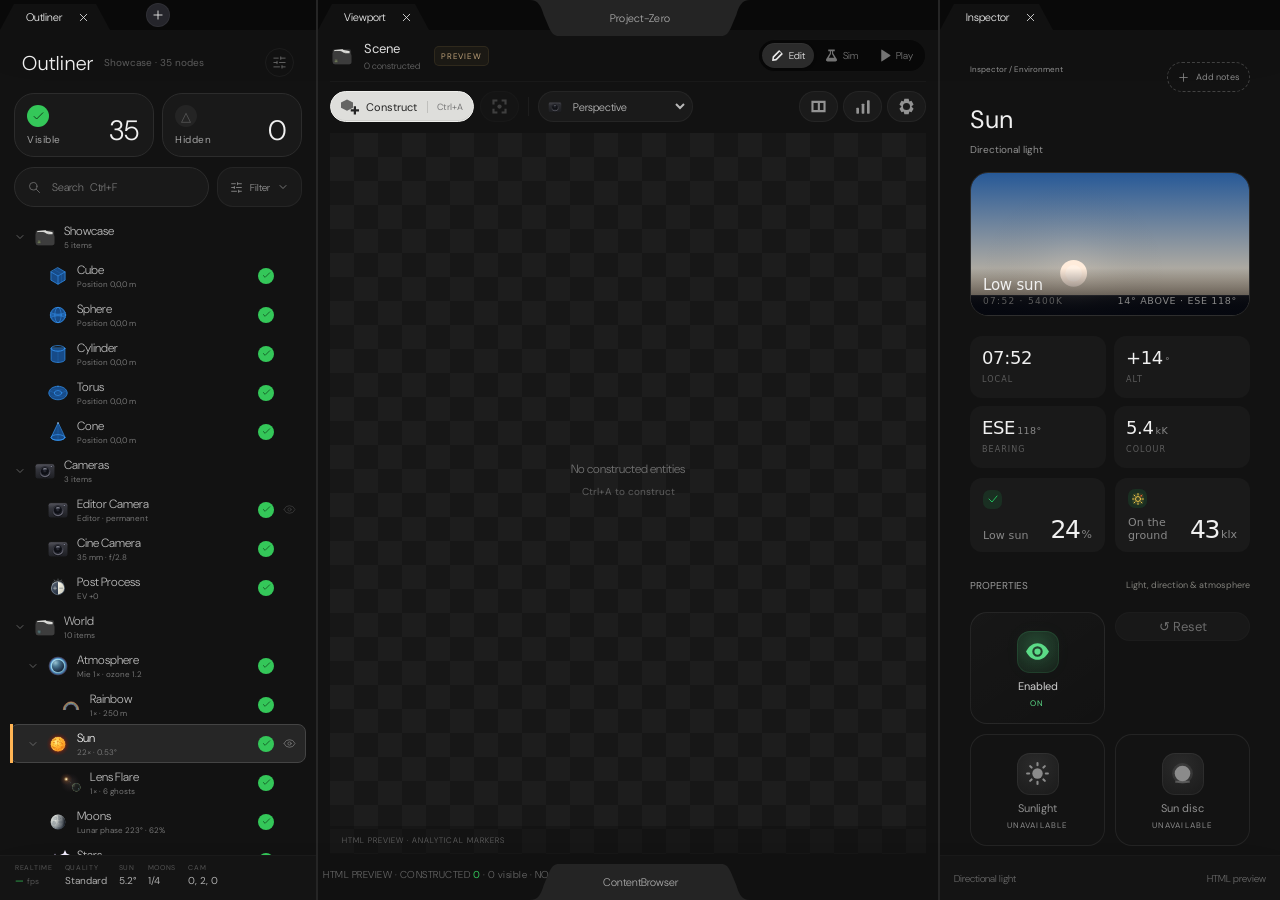
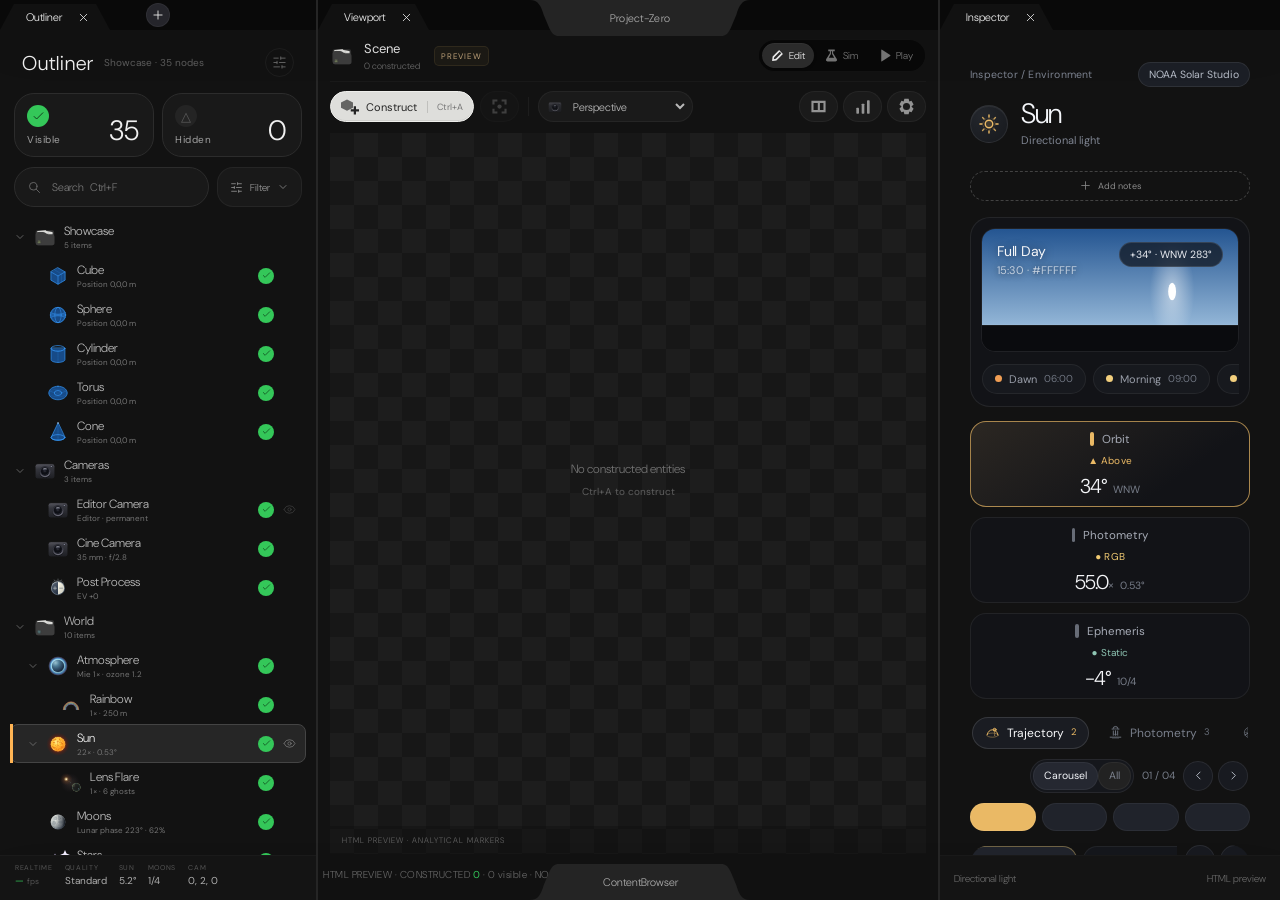
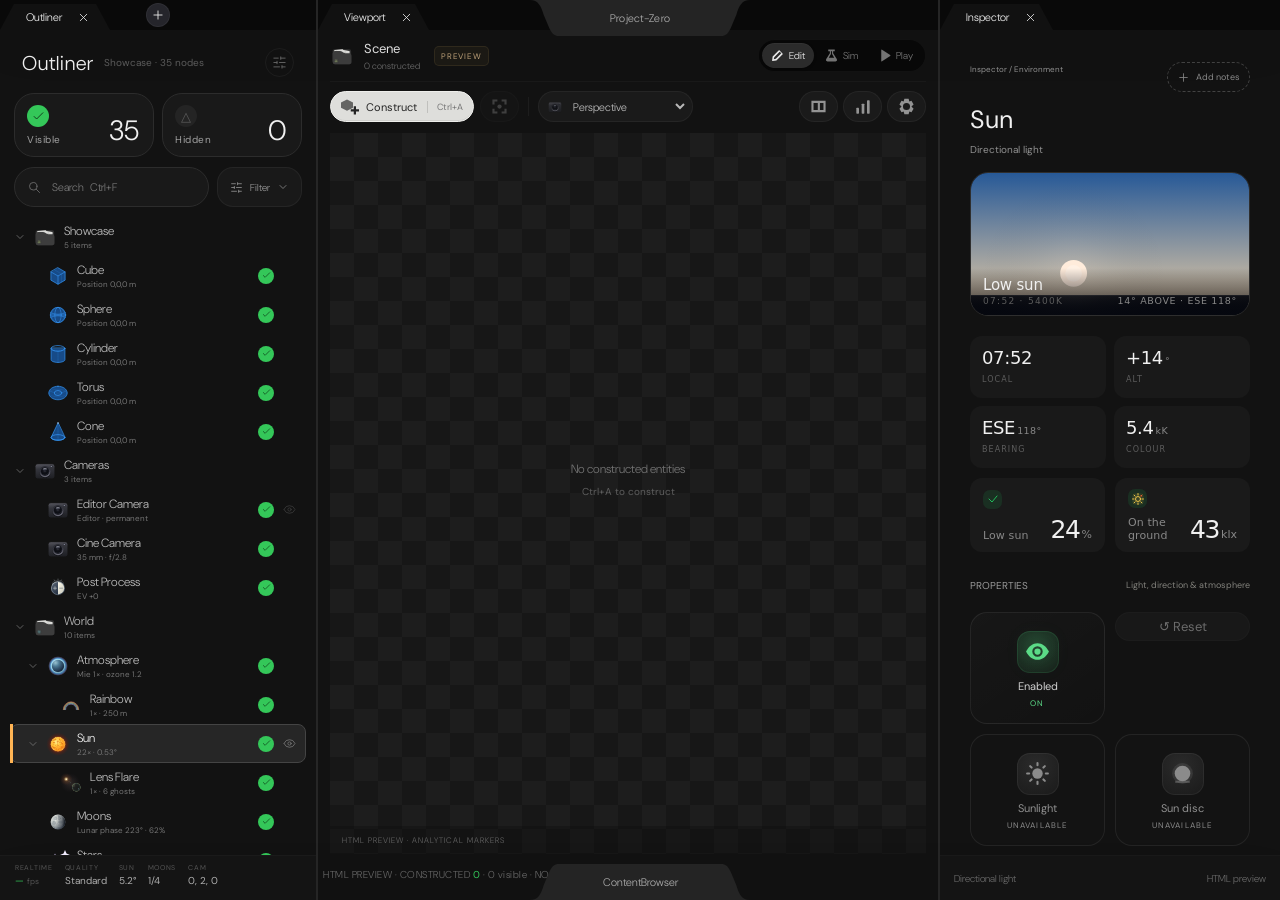
